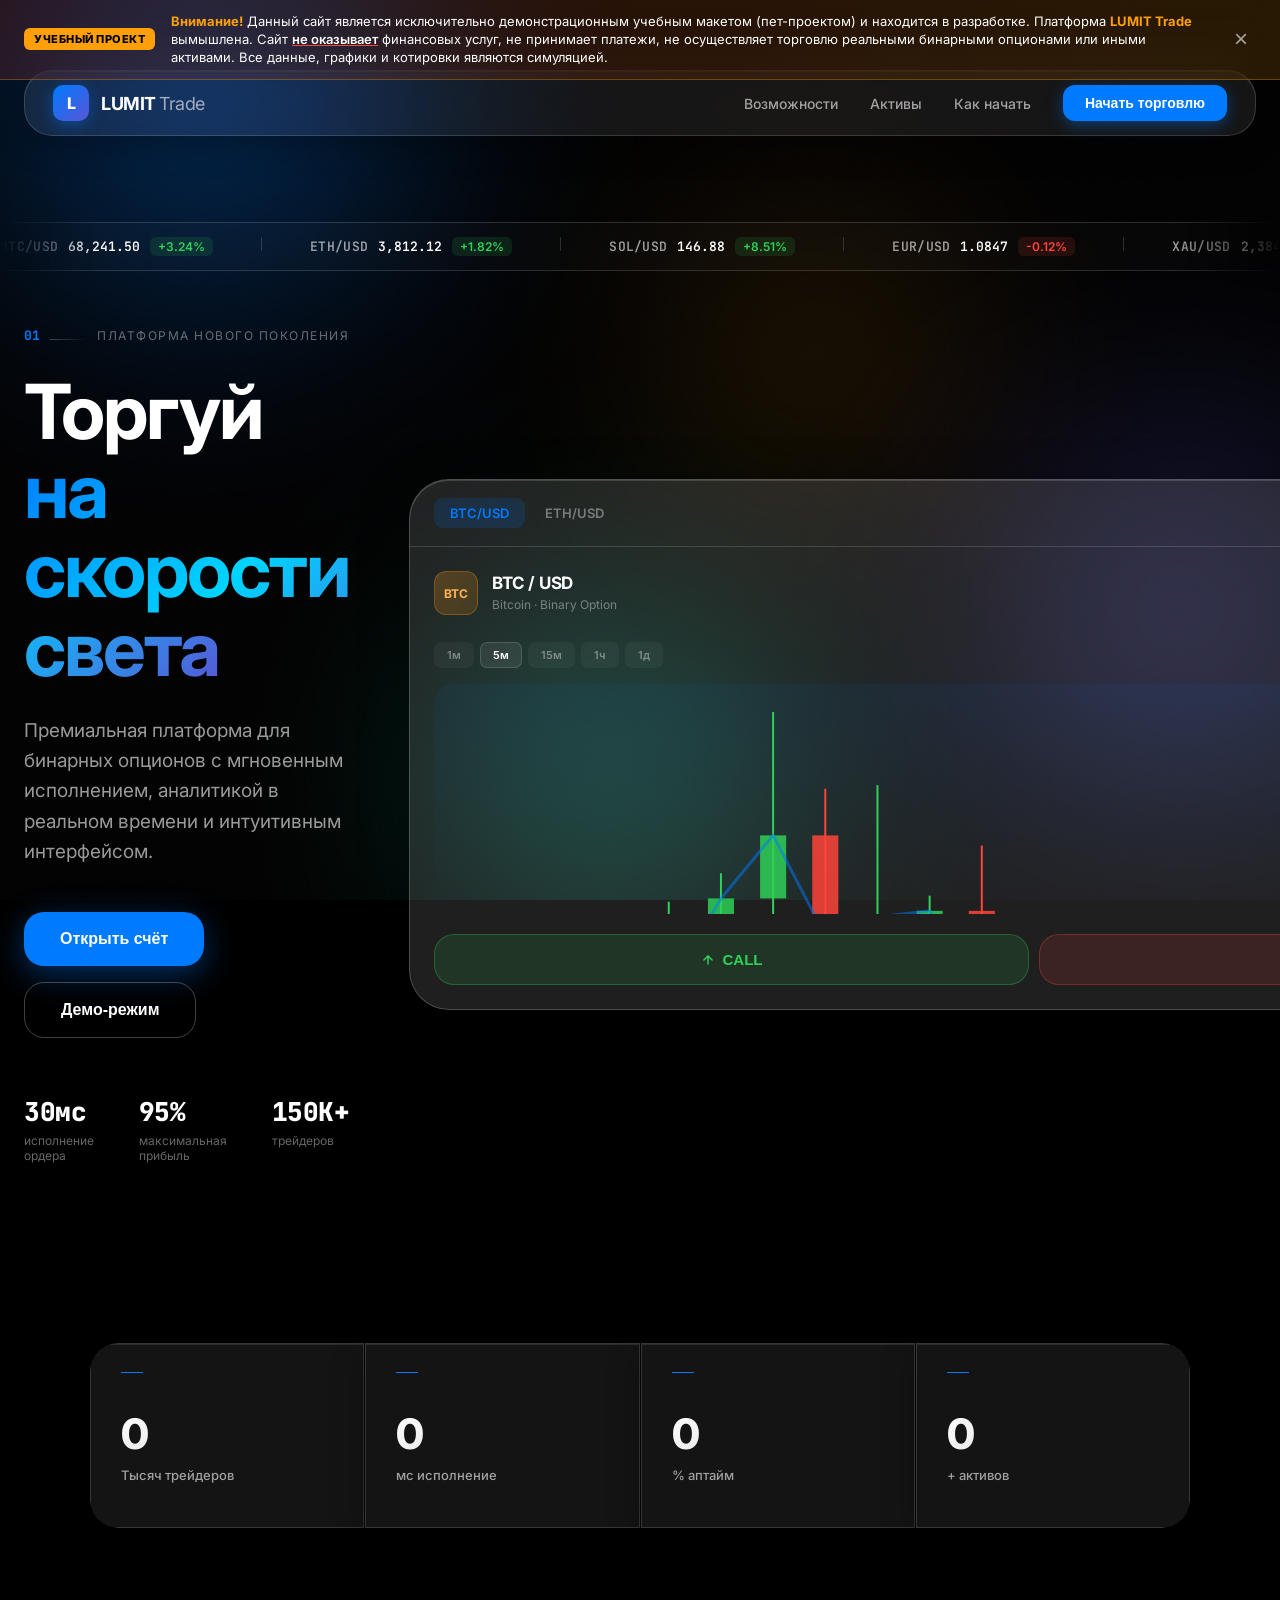
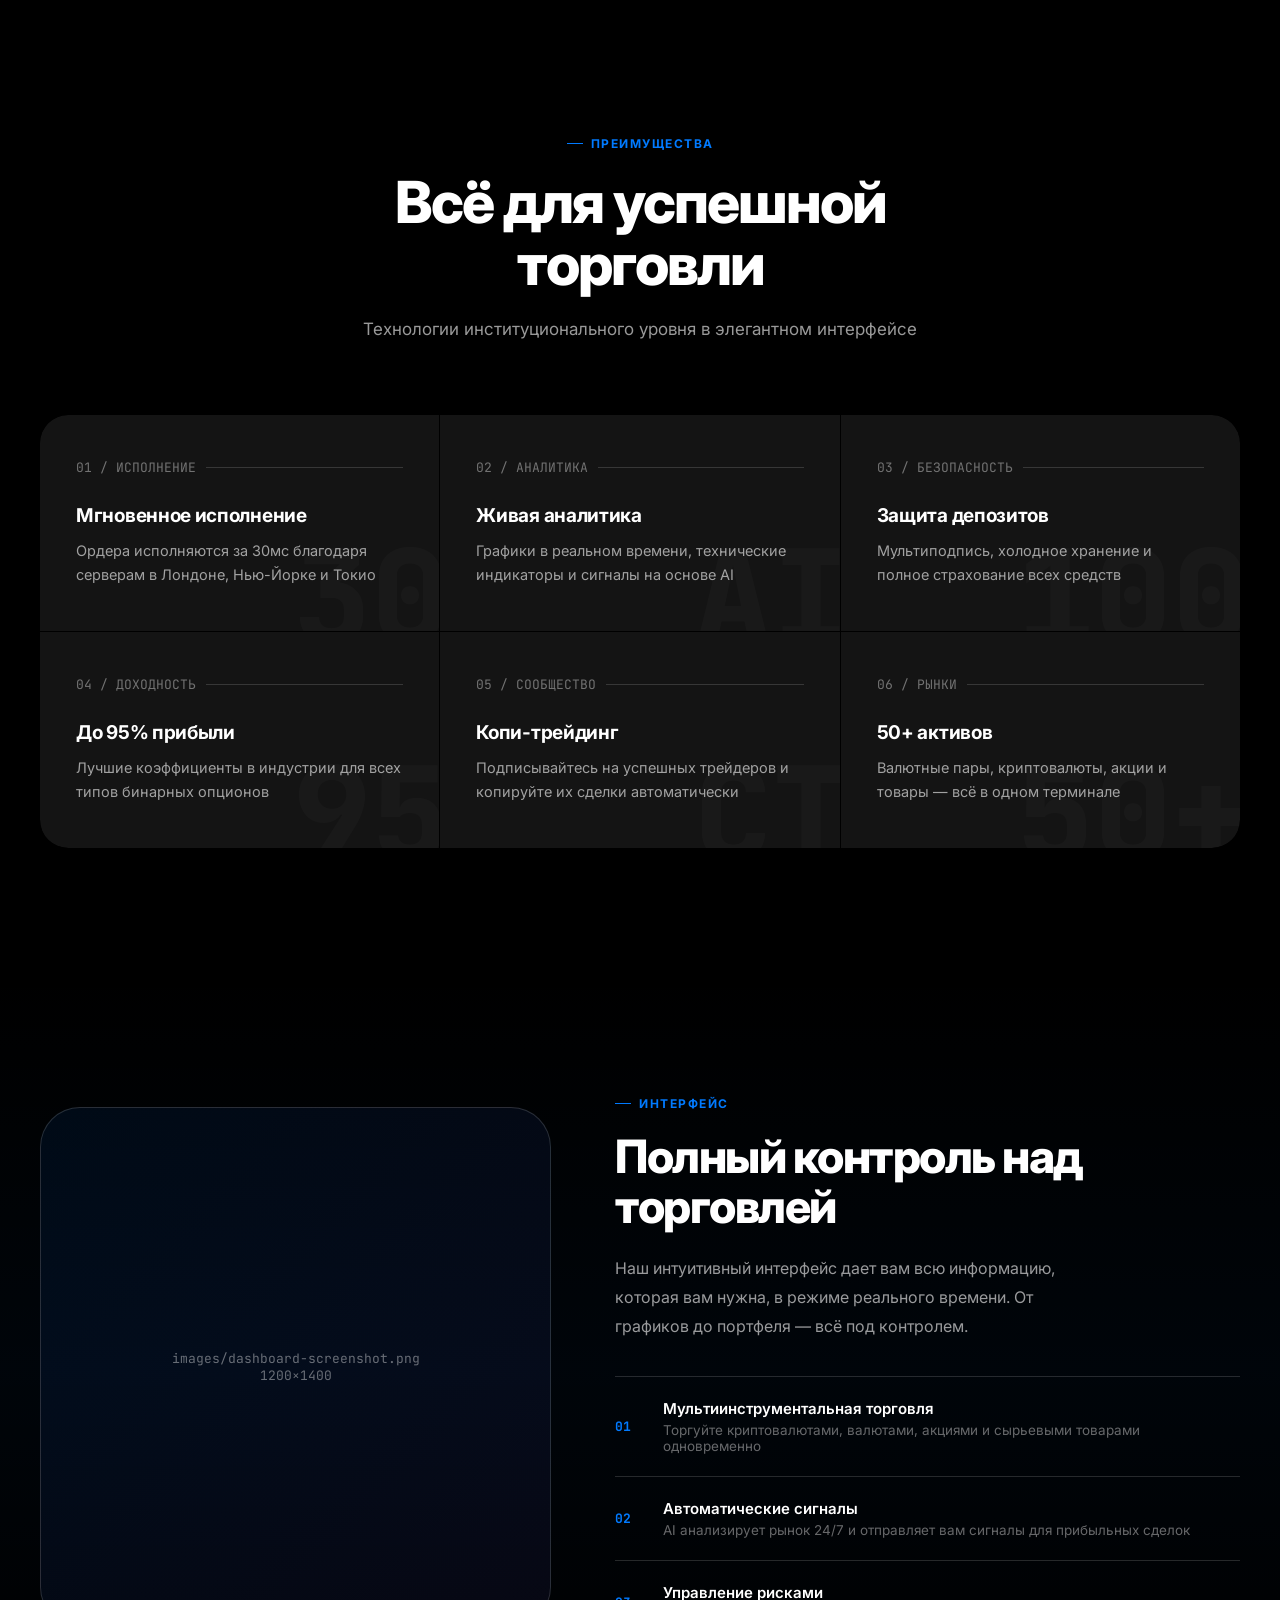
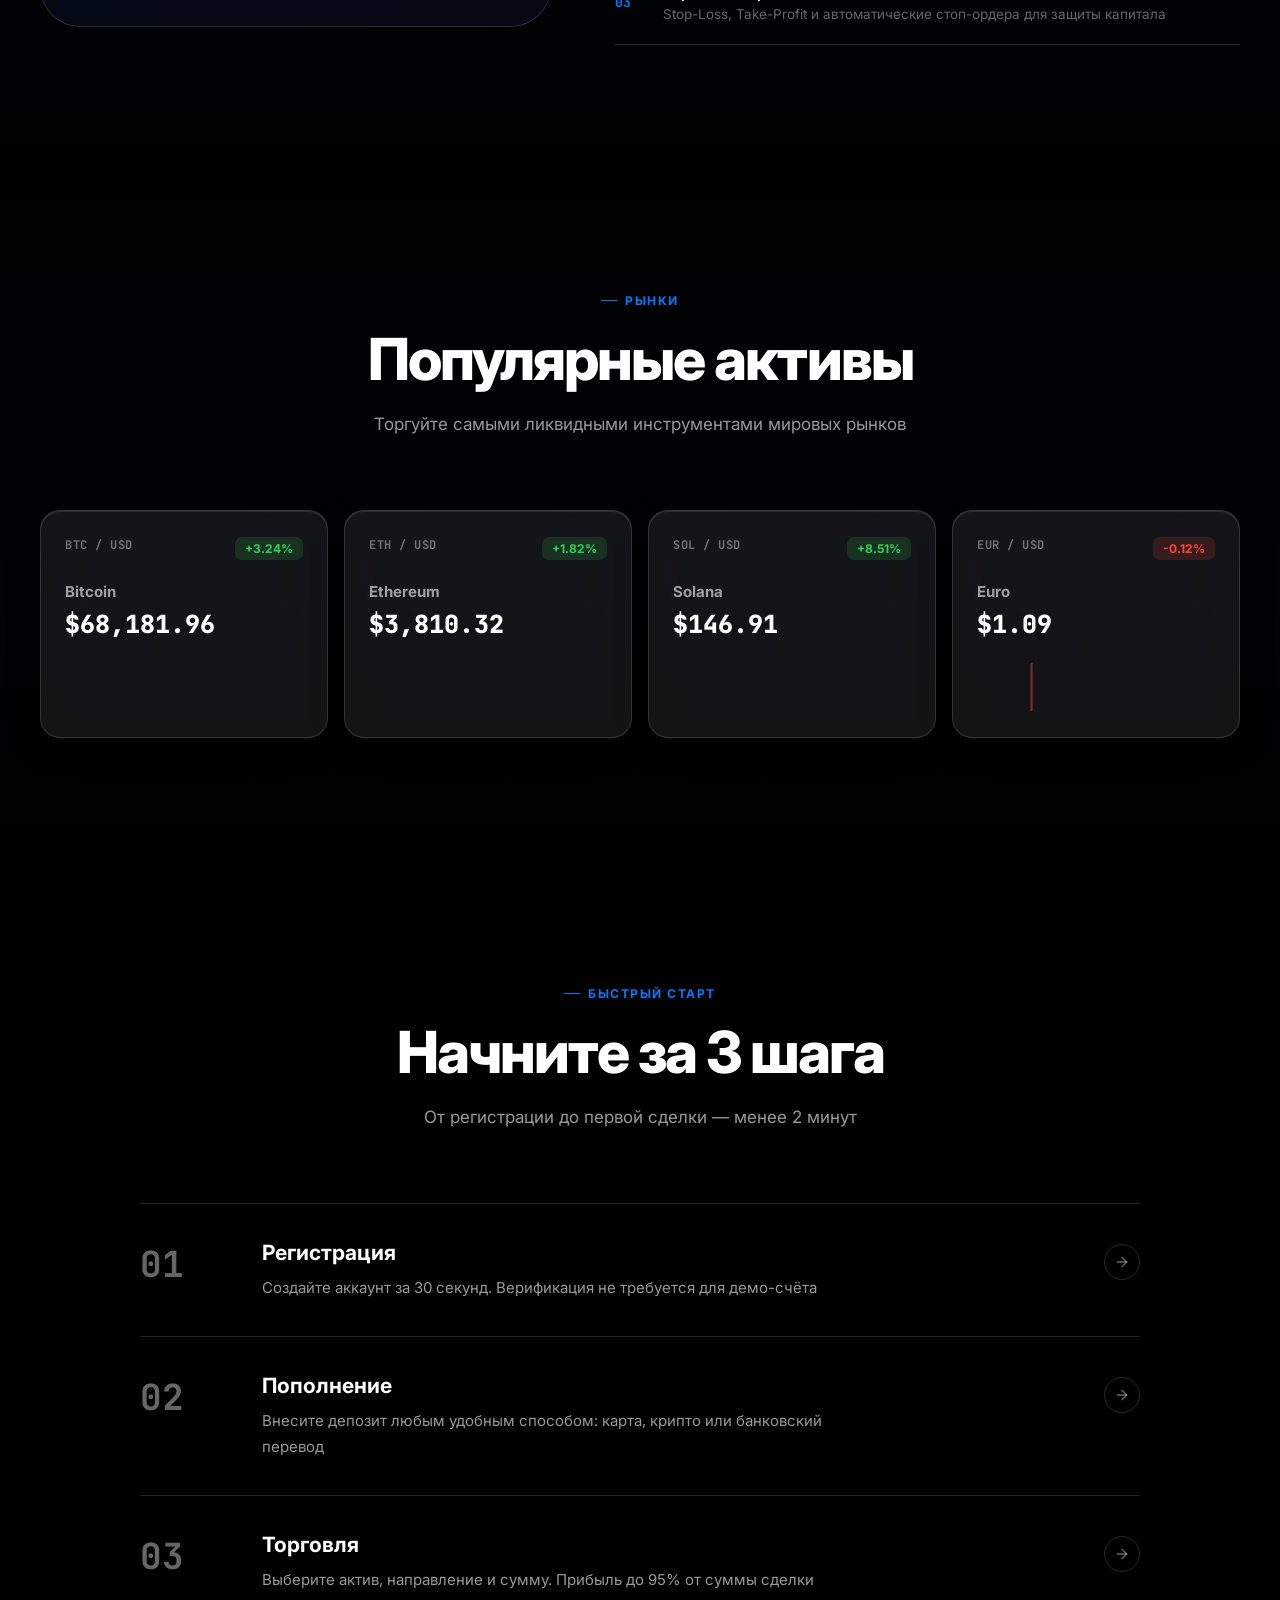
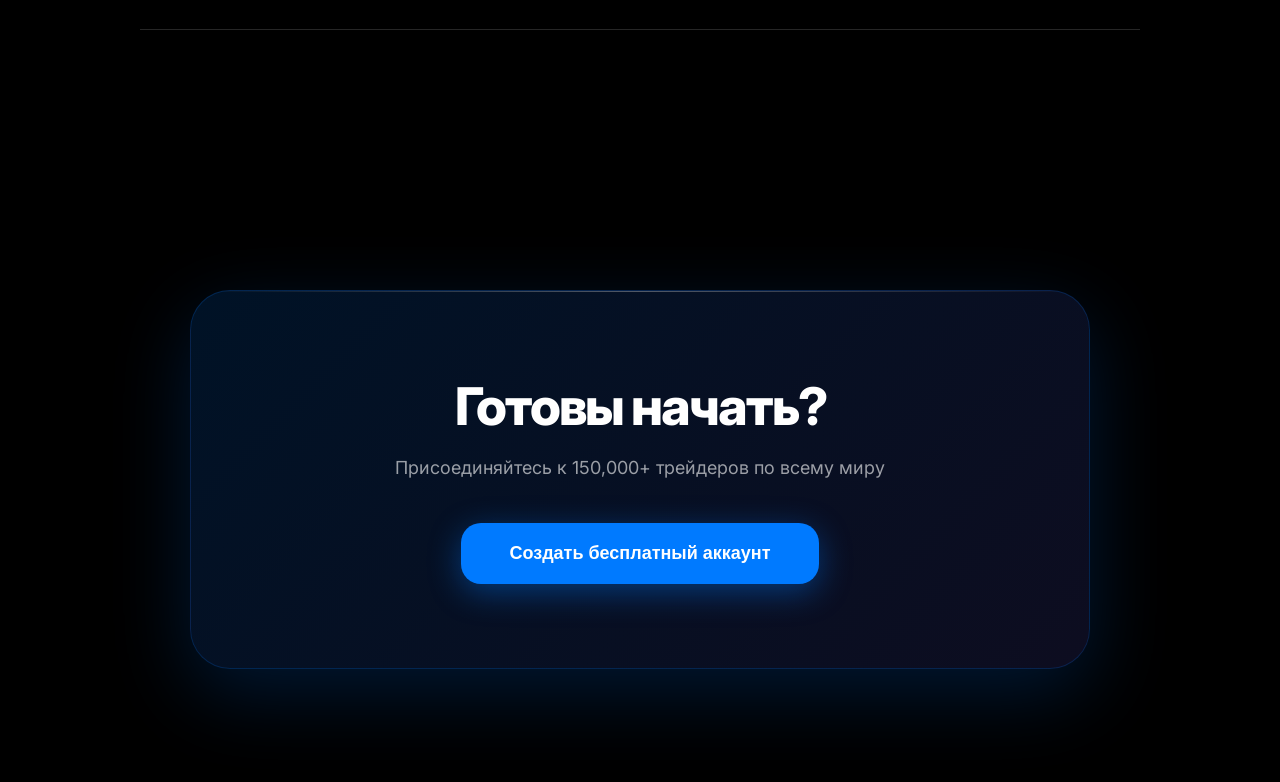
==== index.html @ 0e6d9456 "изменил переход по кнопке для листинга" ====
<!DOCTYPE html>
<html lang="ru">
<head>
<meta charset="UTF-8">
<meta name="viewport" content="width=device-width, initial-scale=1.0">
<title>LUMIT Trade — Binary Options Platform</title>
<link href="https://fonts.googleapis.com/css2?family=Inter:wght@300;400;500;600;700;800;900&family=JetBrains+Mono:wght@400;500;600;700&display=swap" rel="stylesheet">
    <style>
      :root {
  --glass-bg: rgba(255, 255, 255, 0.08);
  --glass-bg-hover: rgba(255, 255, 255, 0.12);
  --glass-border: rgba(255, 255, 255, 0.15);
  --glass-border-light: rgba(255, 255, 255, 0.25);
  --glass-shadow: rgba(0, 0, 0, 0.3);
  --accent: #007AFF;
  --accent-glow: rgba(0, 122, 255, 0.4);
  --accent-secondary: #5856D6;
  --green: #30D158;
  --red: #FF453A;
  --orange: #FF9F0A;
  --text-primary: #ffffff;
  --text-secondary: rgba(255, 255, 255, 0.6);
  --text-tertiary: rgba(255, 255, 255, 0.4);
  --bg-deep: #000000;
  --radius-sm: 12px;
  --radius-md: 20px;
  --radius-lg: 28px;
  --radius-xl: 40px;
  --banner-height: 54px;
}

body.has-no-banner { --banner-height: 0px; }

*, *::before, *::after { margin: 0; padding: 0; box-sizing: border-box; }
html { scroll-behavior: smooth; }

body {
  font-family: 'Inter', -apple-system, BlinkMacSystemFont, sans-serif;
  background: var(--bg-deep);
  color: var(--text-primary);
  overflow-x: hidden;
  -webkit-font-smoothing: antialiased;
  -moz-osx-font-smoothing: grayscale;
}

.mono { font-family: 'JetBrains Mono', monospace; }

/* --- AMBIENT BACKGROUND --- */
.ambient-bg { position: fixed; inset: 0; z-index: -1; overflow: hidden; }
.ambient-orb { position: absolute; border-radius: 50%; filter: blur(120px); opacity: 0.5; animation: float 20s ease-in-out infinite; }
.ambient-orb:nth-child(1) { width: 600px; height: 600px; background: radial-gradient(circle, var(--accent) 0%, transparent 70%); top: -200px; left: -100px; animation-delay: 0s; }
.ambient-orb:nth-child(2) { width: 500px; height: 500px; background: radial-gradient(circle, var(--accent-secondary) 0%, transparent 70%); top: 40%; right: -150px; animation-delay: -7s; }
.ambient-orb:nth-child(3) { width: 450px; height: 450px; background: radial-gradient(circle, #00d4aa 0%, transparent 70%); bottom: -100px; left: 30%; animation-delay: -14s; }
.ambient-orb:nth-child(4) { width: 350px; height: 350px; background: radial-gradient(circle, var(--orange) 0%, transparent 70%); top: 20%; left: 50%; animation-delay: -3s; opacity: 0.3; }

@keyframes float {
  0%, 100% { transform: translate(0, 0) scale(1); }
  25% { transform: translate(50px, -30px) scale(1.05); }
  50% { transform: translate(-30px, 50px) scale(0.95); }
  75% { transform: translate(40px, 20px) scale(1.02); }
}

.noise-overlay {
  position: fixed; inset: 0; z-index: 0; opacity: 0.03; pointer-events: none;
  background-image: url("data:image/svg+xml,%3Csvg viewBox='0 0 256 256' xmlns='http://www.w3.org/2000/svg'%3E%3Cfilter id='noise'%3E%3CfeTurbulence type='fractalNoise' baseFrequency='0.9' numOctaves='4' stitchTiles='stitch'/%3E%3C/filter%3E%3Crect width='100%25' height='100%25' filter='url(%23noise)'/%3E%3C/svg%3E");
  background-repeat: repeat; background-size: 256px 256px;
}

/* --- GLASS UTILITIES --- */
.glass {
  background: var(--glass-bg);
  backdrop-filter: blur(40px) saturate(180%);
  -webkit-backdrop-filter: blur(40px) saturate(180%);
  border: 1px solid var(--glass-border);
  box-shadow: 0 8px 32px var(--glass-shadow), inset 0 1px 0 rgba(255, 255, 255, 0.1);
}

.glass-strong {
  background: rgba(255, 255, 255, 0.12);
  backdrop-filter: blur(60px) saturate(200%);
  -webkit-backdrop-filter: blur(60px) saturate(200%);
  border: 1px solid rgba(255, 255, 255, 0.2);
  box-shadow: 0 12px 48px rgba(0, 0, 0, 0.4), inset 0 1px 0 rgba(255, 255, 255, 0.15);
}

/* --- HEADER --- */
header {
  position: fixed;
  top: calc(var(--banner-height) + 16px);
  left: 50%;
  transform: translateX(-50%);
  width: calc(100% - 48px);
  max-width: 1400px;
  padding: 14px 28px;
  display: flex;
  justify-content: space-between;
  align-items: center;
  z-index: 1000;
  border-radius: var(--radius-lg);
  transition: top 0.3s ease, width 0.4s cubic-bezier(0.4, 0, 0.2, 1), background 0.4s;
}

header.scrolled { top: calc(var(--banner-height) + 8px); width: calc(100% - 32px); background: rgba(20, 20, 20, 0.7); }

.logo { display: flex; align-items: center; gap: 12px; text-decoration: none; color: var(--text-primary); }
.logo-icon {
  width: 36px; height: 36px;
  background: linear-gradient(135deg, var(--accent), var(--accent-secondary));
  border-radius: 10px;
  display: flex; align-items: center; justify-content: center;
  font-weight: 800; font-size: 16px;
  box-shadow: 0 4px 16px var(--accent-glow);
}
.logo-text { font-weight: 700; font-size: 18px; letter-spacing: -0.5px; }
.logo-text span { color: var(--text-secondary); font-weight: 400; }

nav { display: flex; gap: 32px; align-items: center; }
nav a { color: var(--text-secondary); text-decoration: none; font-size: 14px; font-weight: 500; transition: color 0.3s; }
nav a:hover { color: var(--text-primary); }

.btn-header {
  padding: 10px 22px; background: var(--accent); color: white; border: none;
  border-radius: var(--radius-sm); font-weight: 600; font-size: 14px; cursor: pointer;
  transition: all 0.3s; box-shadow: 0 4px 16px var(--accent-glow);
}
.btn-header:hover { transform: scale(1.05); box-shadow: 0 6px 24px var(--accent-glow); }

/* --- TICKER MARQUEE --- */
.ticker-strip {
  position: relative;
  width: 100%;
  overflow: hidden;
  padding: 14px 0;
  margin-top: calc(var(--banner-height) + 88px);
  border-bottom: 1px solid var(--glass-border);
  border-top: 1px solid var(--glass-border);
  background: rgba(255, 255, 255, 0.02);
  mask-image: linear-gradient(90deg, transparent, black 8%, black 92%, transparent);
  -webkit-mask-image: linear-gradient(90deg, transparent, black 8%, black 92%, transparent);
}

.ticker-track {
  display: flex;
  gap: 48px;
  width: max-content;
  animation: ticker-scroll 38s linear infinite;
}

@keyframes ticker-scroll {
  from { transform: translateX(0); }
  to { transform: translateX(-50%); }
}

.ticker-item {
  display: flex;
  align-items: center;
  gap: 10px;
  font-size: 13px;
  white-space: nowrap;
}

.ticker-item .t-name { color: var(--text-secondary); font-weight: 600; letter-spacing: 0.3px; }
.ticker-item .t-price { font-weight: 600; }
.ticker-item .t-change { font-weight: 600; font-size: 12px; padding: 2px 8px; border-radius: 6px; }
.ticker-item .t-change.up { color: var(--green); background: rgba(48, 209, 88, 0.12); }
.ticker-item .t-change.down { color: var(--red); background: rgba(255, 69, 58, 0.12); }
.ticker-divider { width: 1px; height: 14px; background: var(--glass-border); }

/* --- HERO --- */
.hero {
  min-height: 92vh;
  display: grid;
  grid-template-columns: 1.05fr 0.95fr;
  align-items: center;
  gap: 60px;
  padding: 90px 24px 100px;
  max-width: 1400px;
  margin: 0 auto;
  position: relative;
}

.hero-copy { text-align: left; }

.hero-index {
  display: flex;
  align-items: baseline;
  gap: 10px;
  margin-bottom: 28px;
  animation: fadeInUp 0.8s ease-out;
}

.hero-index .idx-num { font-size: 13px; color: var(--accent); font-weight: 700; }
.hero-index .idx-line { flex: 1; height: 1px; background: linear-gradient(90deg, var(--glass-border-light), transparent); max-width: 120px; }
.hero-index .idx-label { font-size: 12px; color: var(--text-tertiary); text-transform: uppercase; letter-spacing: 1.5px; }

.hero h1 {
  font-size: clamp(40px, 6vw, 76px);
  font-weight: 700;
  line-height: 1.04;
  letter-spacing: -2px;
  margin-bottom: 28px;
  animation: fadeInUp 0.8s ease-out 0.1s both;
}

.hero h1 .gradient-text {
  background: linear-gradient(135deg, var(--accent) 0%, #00d4ff 50%, var(--accent-secondary) 100%);
  -webkit-background-clip: text; -webkit-text-fill-color: transparent; background-clip: text;
}

.hero p {
  color: var(--text-secondary);
  font-size: clamp(16px, 2vw, 19px);
  max-width: 480px;
  margin: 0 0 44px;
  line-height: 1.6;
  animation: fadeInUp 0.8s ease-out 0.2s both;
}

.hero-buttons { display: flex; gap: 16px; flex-wrap: wrap; animation: fadeInUp 0.8s ease-out 0.3s both; margin-bottom: 56px; }

.btn-primary {
  padding: 18px 36px; background: var(--accent); color: white; border: none;
  border-radius: var(--radius-md); font-weight: 600; font-size: 16px; cursor: pointer;
  transition: all 0.3s cubic-bezier(0.4, 0, 0.2, 1); box-shadow: 0 8px 32px var(--accent-glow);
}
.btn-primary:hover { transform: translateY(-2px) scale(1.02); box-shadow: 0 12px 40px var(--accent-glow); }

.btn-secondary {
  padding: 18px 36px; background: transparent; color: var(--text-primary);
  border: 1px solid var(--glass-border-light); border-radius: var(--radius-md);
  font-weight: 600; font-size: 16px; cursor: pointer; transition: all 0.3s;
}
.btn-secondary:hover { background: var(--glass-bg); border-color: rgba(255, 255, 255, 0.3); }

.hero-microstats {
  display: flex;
  gap: 40px;
  animation: fadeInUp 0.8s ease-out 0.4s both;
}

.micro-stat .micro-value {
  font-size: 26px;
  font-weight: 800;
  letter-spacing: -0.5px;
}
.micro-stat .micro-label {
  font-size: 12px;
  color: var(--text-tertiary);
  margin-top: 4px;
}

@keyframes fadeInUp { from { opacity: 0; transform: translateY(30px); } to { opacity: 1; transform: translateY(0); } }

/* --- HERO VISUAL : TERMINAL CARD --- */
.hero-visual { animation: fadeInUp 1s ease-out 0.5s both; }

.terminal-card {
  border-radius: var(--radius-xl);
  padding: 0;
  position: relative;
  overflow: hidden;
}

.terminal-topbar {
  display: flex;
  align-items: center;
  justify-content: space-between;
  padding: 18px 24px;
  border-bottom: 1px solid var(--glass-border);
}

.terminal-tabs { display: flex; gap: 4px; }
.terminal-tab {
  padding: 7px 16px;
  font-size: 13px;
  font-weight: 600;
  border-radius: 9px;
  color: var(--text-tertiary);
  cursor: pointer;
}
.terminal-tab.active { background: rgba(0, 122, 255, 0.15); color: var(--accent); }

.terminal-dot-group { display: flex; gap: 6px; }
.t-dot { width: 8px; height: 8px; border-radius: 50%; background: var(--glass-border-light); }

.terminal-body { padding: 24px; }

.trading-header { display: flex; justify-content: space-between; align-items: flex-start; margin-bottom: 20px; }

.trading-pair { display: flex; align-items: center; gap: 14px; }
.pair-icon {
  width: 44px; height: 44px;
  background: linear-gradient(135deg, rgba(247, 147, 26, 0.25), rgba(255, 149, 0, 0.15));
  border: 1px solid rgba(247, 147, 26, 0.3);
  border-radius: 12px;
  display: flex; align-items: center; justify-content: center;
  font-weight: 700; font-size: 12px; letter-spacing: -0.3px; color: #ffb454;
}
.pair-info h3 { font-size: 17px; font-weight: 700; letter-spacing: -0.2px; }
.pair-info span { font-size: 12px; color: var(--text-tertiary); }

.trading-price { text-align: right; }
.trading-price .price { font-size: 26px; font-weight: 800; font-variant-numeric: tabular-nums; }
.trading-price .change { font-size: 13px; color: var(--green); font-weight: 600; display: flex; align-items: center; justify-content: flex-end; gap: 4px; }

.timeframe-row {
  display: flex;
  gap: 6px;
  margin-bottom: 16px;
}
.tf-pill {
  padding: 5px 12px;
  font-size: 11px;
  font-weight: 600;
  border-radius: 7px;
  color: var(--text-tertiary);
  background: rgba(255,255,255,0.04);
  border: 1px solid transparent;
}
.tf-pill.active { color: var(--text-primary); background: rgba(255,255,255,0.08); border-color: var(--glass-border); }

.chart-placeholder {
  height: 230px;
  border-radius: var(--radius-md);
  position: relative;
  overflow: hidden;
  margin-bottom: 20px;
  background: linear-gradient(180deg, rgba(0, 122, 255, 0.06) 0%, transparent 100%);
}

.trading-actions { display: grid; grid-template-columns: 1fr 1fr; gap: 10px; }

.btn-trade {
  padding: 16px; border-radius: var(--radius-md); font-weight: 700; font-size: 15px;
  cursor: pointer; transition: all 0.25s; display: flex; align-items: center; justify-content: center; gap: 8px;
}

.btn-call { background: rgba(48, 209, 88, 0.12); border: 1px solid rgba(48, 209, 88, 0.3); color: var(--green); }
.btn-call:hover { background: var(--green); color: #04210d; box-shadow: 0 0 28px rgba(48, 209, 88, 0.45); transform: translateY(-2px); }

.btn-put { background: rgba(255, 69, 58, 0.12); border: 1px solid rgba(255, 69, 58, 0.3); color: var(--red); }
.btn-put:hover { background: var(--red); color: #2a0604; box-shadow: 0 0 28px rgba(255, 69, 58, 0.45); transform: translateY(-2px); }

/* --- STATS BAR --- */
.stats-bar { padding: 80px 24px; display: flex; justify-content: center; }
.stats-container {
  display: grid; grid-template-columns: repeat(4, 1fr); gap: 1px;
  width: 100%; max-width: 1100px; border-radius: var(--radius-lg); overflow: hidden;
}
.stat-item {
  padding: 44px 30px; text-align: left; background: var(--glass-bg);
  backdrop-filter: blur(40px) saturate(180%); -webkit-backdrop-filter: blur(40px) saturate(180%);
  transition: background 0.3s; position: relative;
}
.stat-item::before {
  content: ''; position: absolute; top: 28px; left: 30px; width: 22px; height: 1px; background: var(--accent);
}
.stat-item:hover { background: var(--glass-bg-hover); }
.stat-value {
  font-size: 42px; font-weight: 800; letter-spacing: -1.5px; margin: 20px 0 8px;
  background: linear-gradient(135deg, #fff, rgba(255,255,255,0.7));
  -webkit-background-clip: text; -webkit-text-fill-color: transparent; background-clip: text;
}
.stat-label { font-size: 13px; color: var(--text-secondary); font-weight: 500; }

/* --- SECTIONS --- */
section { padding: 120px 24px; position: relative; z-index: 2; }

.section-header { margin-bottom: 72px; max-width: 640px; }
.section-header.centered { text-align: center; margin-left: auto; margin-right: auto; }

.section-label {
  display: inline-flex; align-items: center; gap: 8px;
  font-size: 12px; font-weight: 700; text-transform: uppercase; letter-spacing: 1.5px;
  color: var(--accent); margin-bottom: 20px;
}
.section-label::before { content: ''; width: 16px; height: 1px; background: var(--accent); }

.section-header h2 { font-size: clamp(34px, 5vw, 58px); font-weight: 800; letter-spacing: -2px; line-height: 1.08; }
.section-header p { color: var(--text-secondary); font-size: 17px; margin: 20px auto 0; line-height: 1.6; }

/* --- FEATURES GRID --- */
.features-grid { display: grid; grid-template-columns: repeat(3, 1fr); gap: 1px; max-width: 1200px; margin: 0 auto; border-radius: var(--radius-lg); overflow: hidden; }

.feature-card {
  padding: 44px 36px; transition: all 0.4s cubic-bezier(0.4, 0, 0.2, 1);
  position: relative; overflow: hidden; background: var(--glass-bg);
  backdrop-filter: blur(40px) saturate(180%); -webkit-backdrop-filter: blur(40px) saturate(180%);
}

.feature-card:hover { background: var(--glass-bg-hover); }

.feature-index {
  font-family: 'JetBrains Mono', monospace;
  font-size: 13px;
  color: var(--text-tertiary);
  margin-bottom: 28px;
  display: flex;
  align-items: center;
  gap: 10px;
}
.feature-index::after { content: ''; flex: 1; height: 1px; background: var(--glass-border); }

.feature-card h3 { font-size: 19px; font-weight: 700; margin-bottom: 12px; letter-spacing: -0.3px; }
.feature-card p { color: var(--text-secondary); font-size: 14.5px; line-height: 1.65; }

.feature-card .feature-glyph {
  position: absolute;
  bottom: -30px;
  right: -10px;
  font-size: 130px;
  font-weight: 800;
  font-family: 'JetBrains Mono', monospace;
  color: rgba(255,255,255,0.025);
  line-height: 1;
  pointer-events: none;
  transition: color 0.4s;
}
.feature-card:hover .feature-glyph { color: rgba(0, 122, 255, 0.06); }

/* --- SHOWCASE --- */
.showcase-section { background: linear-gradient(180deg, transparent 0%, rgba(0, 122, 255, 0.04) 50%, transparent 100%); }

.showcase-grid {
  display: grid; grid-template-columns: 0.9fr 1.1fr; gap: 64px;
  max-width: 1200px; margin: 0 auto; align-items: center;
}

.showcase-image {
  border-radius: var(--radius-xl); overflow: hidden; height: 520px;
  background: linear-gradient(135deg, rgba(0, 122, 255, 0.08), rgba(88, 86, 214, 0.08));
  border: 1px solid var(--glass-border);
  display: flex; align-items: center; justify-content: center;
  position: relative;
}
.showcase-image img { width: 100%; height: 100%; object-fit: cover; }
.showcase-image .img-fallback {
  color: var(--text-tertiary); font-size: 13px; font-family: 'JetBrains Mono', monospace;
  text-align: center; padding: 20px;
}

.showcase-content h2 { font-size: clamp(28px, 4vw, 46px); font-weight: 800; margin-bottom: 22px; letter-spacing: -1.5px; line-height: 1.1; }
.showcase-content > p { color: var(--text-secondary); font-size: 16px; line-height: 1.8; margin-bottom: 36px; max-width: 460px; }

.showcase-features { display: grid; gap: 0; border-top: 1px solid var(--glass-border); }
.showcase-feature {
  display: flex; align-items: center; gap: 20px;
  padding: 22px 0; border-bottom: 1px solid var(--glass-border);
}
.showcase-feature .sf-num {
  font-family: 'JetBrains Mono', monospace; font-size: 13px; color: var(--accent); font-weight: 700;
  width: 28px; flex-shrink: 0;
}
.showcase-feature h4 { font-size: 15px; font-weight: 600; margin-bottom: 4px; }
.showcase-feature p { font-size: 13.5px; color: var(--text-tertiary); margin: 0; }

/* --- ASSETS --- */
.assets-section { background: linear-gradient(180deg, transparent 0%, rgba(0, 122, 255, 0.02) 50%, transparent 100%); }
.assets-grid { display: grid; grid-template-columns: repeat(4, 1fr); gap: 16px; max-width: 1200px; margin: 0 auto; }

.asset-card {
  border-radius: var(--radius-md); padding: 26px 24px; transition: all 0.3s cubic-bezier(0.4, 0, 0.2, 1);
  cursor: pointer; position: relative; overflow: hidden;
}
.asset-card:hover { transform: translateY(-4px); background: var(--glass-bg-hover); box-shadow: 0 16px 40px rgba(0,0,0,0.35); }

.asset-header { display: flex; justify-content: space-between; align-items: flex-start; margin-bottom: 22px; }
.asset-ticker { font-family: 'JetBrains Mono', monospace; font-size: 12px; font-weight: 700; color: var(--text-tertiary); letter-spacing: 0.5px; }
.asset-change { padding: 4px 10px; border-radius: 7px; font-size: 12px; font-weight: 700; }
.asset-change.up { background: rgba(48, 209, 88, 0.15); color: var(--green); }
.asset-change.down { background: rgba(255, 69, 58, 0.15); color: var(--red); }

.asset-name { font-size: 15px; font-weight: 700; margin-bottom: 6px; color: var(--text-secondary); }
.asset-price { font-size: 25px; font-weight: 800; font-variant-numeric: tabular-nums; margin-bottom: 18px; }

.asset-chart { height: 52px; position: relative; overflow: hidden; }

/* --- HOW IT WORKS --- */
.steps-rail { max-width: 1000px; margin: 0 auto; }

.step-row {
  display: grid;
  grid-template-columns: 90px 1fr;
  gap: 32px;
  padding: 36px 0;
  border-top: 1px solid var(--glass-border);
  align-items: flex-start;
  position: relative;
}
.step-row:last-child { border-bottom: 1px solid var(--glass-border); }

.step-row .step-idx {
  font-family: 'JetBrains Mono', monospace;
  font-size: 36px;
  font-weight: 700;
  color: var(--text-tertiary);
  transition: color 0.3s;
}
.step-row:hover .step-idx { color: var(--accent); }

.step-row .step-text h3 { font-size: 21px; font-weight: 700; margin-bottom: 10px; }
.step-row .step-text p { color: var(--text-secondary); font-size: 15px; line-height: 1.7; max-width: 560px; }

.step-row .step-arrow {
  position: absolute;
  right: 0;
  top: 40px;
  width: 36px; height: 36px;
  border-radius: 50%;
  border: 1px solid var(--glass-border);
  display: flex; align-items: center; justify-content: center;
  color: var(--text-tertiary);
  transition: all 0.3s;
}
.step-row:hover .step-arrow { border-color: var(--accent); color: var(--accent); transform: translateX(4px); }

/* --- CTA --- */
.cta-section { padding: 140px 24px; }
.cta-card {
  max-width: 900px; margin: 0 auto; border-radius: var(--radius-xl);
  padding: 84px 60px; text-align: center; position: relative; overflow: hidden;
  background: linear-gradient(135deg, rgba(0, 122, 255, 0.15), rgba(88, 86, 214, 0.15));
  backdrop-filter: blur(60px) saturate(200%); -webkit-backdrop-filter: blur(60px) saturate(200%);
  border: 1px solid rgba(0, 122, 255, 0.2); box-shadow: 0 24px 80px rgba(0, 122, 255, 0.2);
}
.cta-card::before { content: ''; position: absolute; top: 0; left: 0; right: 0; height: 1px; background: linear-gradient(90deg, transparent, rgba(255,255,255,0.3), transparent); }
.cta-card h2 { font-size: clamp(32px, 5vw, 52px); font-weight: 800; letter-spacing: -2px; margin-bottom: 16px; }
.cta-card p { color: var(--text-secondary); font-size: 18px; margin-bottom: 40px; max-width: 500px; margin-left: auto; margin-right: auto; line-height: 1.6; }
.cta-card .btn-primary { font-size: 18px; padding: 20px 48px; }

/* --- MODAL --- */
.modal-overlay {
  position: fixed; inset: 0; z-index: 2000; background: rgba(0, 0, 0, 0.6);
  backdrop-filter: blur(20px); -webkit-backdrop-filter: blur(20px);
  display: flex; align-items: center; justify-content: center;
  opacity: 0; visibility: hidden; transition: all 0.4s cubic-bezier(0.4, 0, 0.2, 1);
}
.modal-overlay.active { opacity: 1; visibility: visible; }
.modal {
  width: 100%; max-width: 440px; border-radius: var(--radius-xl); padding: 48px 40px; margin: 24px;
  position: relative; transform: translateY(20px) scale(0.95); transition: transform 0.4s cubic-bezier(0.4, 0, 0.2, 1);
}
.modal-overlay.active .modal { transform: translateY(0) scale(1); }
.modal-close {
  position: absolute; top: 20px; right: 20px; width: 36px; height: 36px; border-radius: 50%;
  background: rgba(255, 255, 255, 0.1); border: none; color: var(--text-secondary); font-size: 22px;
  cursor: pointer; display: flex; align-items: center; justify-content: center; transition: all 0.3s;
}
.modal-close:hover { background: rgba(255, 255, 255, 0.2); color: var(--text-primary); }
.modal-header { text-align: center; margin-bottom: 36px; }
.modal-header h2 { font-size: 28px; font-weight: 800; letter-spacing: -0.5px; margin-bottom: 8px; }
.modal-header p { color: var(--text-secondary); font-size: 15px; }
.form-group { margin-bottom: 20px; }
.form-group label { display: block; font-size: 13px; font-weight: 600; color: var(--text-secondary); margin-bottom: 8px; }
.form-group input {
  width: 100%; padding: 14px 16px; background: rgba(0, 0, 0, 0.4); border: 1px solid var(--glass-border);
  border-radius: var(--radius-sm); color: var(--text-primary); font-size: 15px; font-family: inherit;
  transition: all 0.3s; outline: none;
}
.form-group input:focus { border-color: var(--accent); box-shadow: 0 0 0 1px var(--accent); }
.form-group input::placeholder { color: var(--text-tertiary); }
.modal-btn { width: 100%; margin-top: 8px; font-size: 16px; }
.modal-footer { text-align: center; margin-top: 24px; font-size: 14px; color: var(--text-secondary); }
.modal-footer a { color: var(--accent); text-decoration: none; font-weight: 600; }
.modal-footer a:hover { text-decoration: underline; }

/* --- FOOTER --- */
footer { padding: 60px 24px 40px; border-top: 1px solid var(--glass-border); }
.footer-content { max-width: 1200px; margin: 0 auto; display: flex; justify-content: space-between; align-items: center; }
.footer-links { display: flex; gap: 32px; }
.footer-links a { color: var(--text-secondary); text-decoration: none; font-size: 14px; transition: color 0.3s; }
.footer-links a:hover { color: var(--text-primary); }
.footer-copy { color: var(--text-tertiary); font-size: 13px; }

/* --- REVEAL --- */
.reveal { opacity: 0; transform: translateY(40px); transition: all 0.8s cubic-bezier(0.4, 0, 0.2, 1); }
.reveal.visible { opacity: 1; transform: translateY(0); }

/* --- RESPONSIVE --- */
@media (max-width: 1024px) {
  .hero { grid-template-columns: 1fr; text-align: left; }
  .features-grid { grid-template-columns: repeat(2, 1fr); }
  .assets-grid { grid-template-columns: repeat(2, 1fr); }
  .stats-container { grid-template-columns: repeat(2, 1fr); }
  .showcase-grid { grid-template-columns: 1fr; }
}

@media (max-width: 768px) {
  header { width: calc(100% - 24px); padding: 12px 20px; }
  nav { display: none; }
  .ticker-strip { margin-top: calc(var(--banner-height) + 76px); }
  .hero { padding: 60px 20px 70px; gap: 48px; }
  .hero h1 { letter-spacing: -1px; }
  .hero-microstats { gap: 28px; flex-wrap: wrap; }
  .features-grid { grid-template-columns: 1fr; }
  .assets-grid { grid-template-columns: 1fr; }
  .stats-container { grid-template-columns: 1fr; }
  .cta-card { padding: 48px 24px; }
  .footer-content { flex-direction: column; gap: 24px; text-align: center; }
  .trading-header { flex-direction: column; align-items: flex-start; gap: 16px; }
  .trading-price { text-align: left; }
  .modal { padding: 36px 24px; margin: 16px; }
  .modal-header h2 { font-size: 24px; }
  .showcase-image { height: 360px; }
  .step-row { grid-template-columns: 50px 1fr; }
  .step-row .step-idx { font-size: 26px; }
  .step-row .step-arrow { display: none; }
  section { padding: 90px 20px; }
}

/* --- DISCLAIMER BANNER --- */
.rkn-disclaimer-banner {
  position: sticky; top: 0; width: 100%;
  background: linear-gradient(90deg, rgba(255, 69, 58, 0.15) 0%, rgba(255, 159, 10, 0.15) 100%);
  backdrop-filter: blur(20px); -webkit-backdrop-filter: blur(20px);
  border-bottom: 1px solid rgba(255, 159, 10, 0.3);
  padding: 12px 24px; z-index: 9999; min-height: var(--banner-height);
}
.rkn-disclaimer-content { max-width: 1400px; margin: 0 auto; display: flex; align-items: center; justify-content: space-between; gap: 16px; }
.rkn-badge { background: var(--orange); color: #000000; font-size: 11px; font-weight: 800; padding: 4px 10px; border-radius: 6px; letter-spacing: 0.5px; white-space: nowrap; }
.rkn-text { color: var(--text-primary); font-size: 13px; line-height: 1.4; font-weight: 400; flex-grow: 1; }
.rkn-text strong { color: var(--orange); }
.rkn-text u { text-decoration-color: var(--red); font-weight: 600; }
.rkn-close-btn { background: transparent; border: none; color: var(--text-secondary); font-size: 24px; cursor: pointer; padding: 0 8px; transition: color 0.2s; display: flex; align-items: center; }
.rkn-close-btn:hover { color: var(--text-primary); }

@media (max-width: 768px) {
  :root { --banner-height: 110px; }
  .rkn-disclaimer-content { flex-direction: column; align-items: flex-start; gap: 8px; }
  .rkn-close-btn { position: absolute; right: 12px; top: 12px; }
}
    </style>
</head>
<body>
<div class="rkn-disclaimer-banner">
  <div class="rkn-disclaimer-content">
    <div class="rkn-badge">УЧЕБНЫЙ ПРОЕКТ</div>
    <p class="rkn-text">
      <strong>Внимание!</strong> Данный сайт является исключительно демонстрационным учебным макетом (пет-проектом) и находится в разработке.
      Платформа <strong>LUMIT Trade</strong> вымышлена. Сайт <u>не оказывает</u> финансовых услуг, не принимает платежи,
      не осуществляет торговлю реальными бинарными опционами или иными активами. Все данные, графики и котировки являются симуляцией.
    </p>
    <button class="rkn-close-btn" onclick="this.parentElement.parentElement.style.display='none'; document.body.classList.add('has-no-banner');">&times;</button>
  </div>
</div>

<div class="ambient-bg">
  <div class="ambient-orb"></div>
  <div class="ambient-orb"></div>
  <div class="ambient-orb"></div>
  <div class="ambient-orb"></div>
</div>
<div class="noise-overlay"></div>

<header class="glass" id="header">
  <a href="#" class="logo">
    <div class="logo-icon">L</div>
    <div class="logo-text">LUMIT <span>Trade</span></div>
  </a>
  <nav>
    <a href="#features">Возможности</a>
    <a href="#assets">Активы</a>
    <a href="#how">Как начать</a>
    <button class="btn-header" onclick="openModal()">Начать торговлю</button>
  </nav>
</header>

<!-- TICKER MARQUEE -->
<div class="ticker-strip">
  <div class="ticker-track" id="ticker-track"></div>
</div>

<section class="hero" style="padding-top: 56px;">
  <div class="hero-copy">
    <div class="hero-index">
      <span class="idx-num mono">01</span>
      <span class="idx-line"></span>
      <span class="idx-label">Платформа нового поколения</span>
    </div>
    <h1>
      Торгуй<br>
      <span class="gradient-text">на скорости света</span>
    </h1>
    <p>Премиальная платформа для бинарных опционов с мгновенным исполнением, аналитикой в реальном времени и интуитивным интерфейсом.</p>
    <div class="hero-buttons">
      <button class="btn-primary" onclick="openModal()">Открыть счёт</button>
      <!-- <button class="btn-secondary" onclick="window.location.href='http://localhost:3030/terminal'">Демо-режим</button> -->
      <button class="btn-secondary" onclick="window.location.href='terminal.html'">Демо-режим</button>
    </div>
    <div class="hero-microstats">
      <div class="micro-stat">
        <div class="micro-value mono">30мс</div>
        <div class="micro-label">исполнение ордера</div>
      </div>
      <div class="micro-stat">
        <div class="micro-value mono">95%</div>
        <div class="micro-label">максимальная прибыль</div>
      </div>
      <div class="micro-stat">
        <div class="micro-value mono">150K+</div>
        <div class="micro-label">трейдеров</div>
      </div>
    </div>
  </div>

  <div class="hero-visual">
    <div class="terminal-card glass-strong">
      <div class="terminal-topbar">
        <div class="terminal-tabs">
          <div class="terminal-tab active">BTC/USD</div>
          <div class="terminal-tab">ETH/USD</div>
        </div>
        <div class="terminal-dot-group">
          <div class="t-dot"></div>
          <div class="t-dot"></div>
          <div class="t-dot"></div>
        </div>
      </div>
      <div class="terminal-body">
        <div class="trading-header">
          <div class="trading-pair">
            <div class="pair-icon">BTC</div>
            <div class="pair-info">
              <h3>BTC / USD</h3>
              <span>Bitcoin · Binary Option</span>
            </div>
          </div>
          <div class="trading-price">
            <div class="price mono" id="live-price">$68,241.50</div>
            <div class="change">+3.24% сегодня</div>
          </div>
        </div>
        <div class="timeframe-row">
          <div class="tf-pill">1м</div>
          <div class="tf-pill active">5м</div>
          <div class="tf-pill">15м</div>
          <div class="tf-pill">1ч</div>
          <div class="tf-pill">1д</div>
        </div>
        <div class="chart-placeholder">
          <canvas id="hero-chart"></canvas>
        </div>
        <div class="trading-actions">
          <button class="btn-trade btn-call">
            <svg width="14" height="14" viewBox="0 0 24 24" fill="none" stroke="currentColor" stroke-width="2.5" stroke-linecap="round" stroke-linejoin="round"><line x1="12" y1="19" x2="12" y2="5"/><polyline points="5 12 12 5 19 12"/></svg>
            CALL
          </button>
          <button class="btn-trade btn-put">
            <svg width="14" height="14" viewBox="0 0 24 24" fill="none" stroke="currentColor" stroke-width="2.5" stroke-linecap="round" stroke-linejoin="round"><line x1="12" y1="5" x2="12" y2="19"/><polyline points="19 12 12 19 5 12"/></svg>
            PUT
          </button>
        </div>
      </div>
    </div>
  </div>
</section>

<div class="modal-overlay" id="modal-overlay">
  <div class="modal glass-strong">
    <button class="modal-close" onclick="closeModal()">×</button>
    <div class="modal-header">
      <h2>Создать аккаунт</h2>
      <p>Начните торговать за 30 секунд</p>
    </div>
    <form onsubmit="handleRegister(event)">
      <div class="form-group">
        <label>Имя</label>
        <input type="text" placeholder="Ваше имя" required>
      </div>
      <div class="form-group">
        <label>Email</label>
        <input type="email" placeholder="name@email.com" required>
      </div>
      <div class="form-group">
        <label>Пароль</label>
        <input type="password" placeholder="Минимум 8 символов" required minlength="8">
      </div>
      <button type="submit" class="btn-primary modal-btn">Зарегистрироваться</button>
    </form>
    <div class="modal-footer">
      Уже есть аккаунт? <a href="#">Войти</a>
    </div>
  </div>
</div>

<div class="stats-bar">
  <div class="stats-container">
    <div class="stat-item glass">
      <div class="stat-value" data-count="150">0</div>
      <div class="stat-label">Тысяч трейдеров</div>
    </div>
    <div class="stat-item glass">
      <div class="stat-value" data-count="30">0</div>
      <div class="stat-label">мс исполнение</div>
    </div>
    <div class="stat-item glass">
      <div class="stat-value" data-count="98">0</div>
      <div class="stat-label">% аптайм</div>
    </div>
    <div class="stat-item glass">
      <div class="stat-value" data-count="50">0</div>
      <div class="stat-label">+ активов</div>
    </div>
  </div>
</div>

<section id="features">
  <div class="section-header centered reveal">
    <div class="section-label" style="justify-content: center;">Преимущества</div>
    <h2>Всё для успешной<br>торговли</h2>
    <p>Технологии институционального уровня в элегантном интерфейсе</p>
  </div>

  <div class="features-grid">
    <div class="feature-card reveal">
      <div class="feature-index">01 / ИСПОЛНЕНИЕ</div>
      <h3>Мгновенное исполнение</h3>
      <p>Ордера исполняются за 30мс благодаря серверам в Лондоне, Нью-Йорке и Токио</p>
      <div class="feature-glyph">30</div>
    </div>
    <div class="feature-card reveal">
      <div class="feature-index">02 / АНАЛИТИКА</div>
      <h3>Живая аналитика</h3>
      <p>Графики в реальном времени, технические индикаторы и сигналы на основе AI</p>
      <div class="feature-glyph">AI</div>
    </div>
    <div class="feature-card reveal">
      <div class="feature-index">03 / БЕЗОПАСНОСТЬ</div>
      <h3>Защита депозитов</h3>
      <p>Мультиподпись, холодное хранение и полное страхование всех средств</p>
      <div class="feature-glyph">100</div>
    </div>
    <div class="feature-card reveal">
      <div class="feature-index">04 / ДОХОДНОСТЬ</div>
      <h3>До 95% прибыли</h3>
      <p>Лучшие коэффициенты в индустрии для всех типов бинарных опционов</p>
      <div class="feature-glyph">95</div>
    </div>
    <div class="feature-card reveal">
      <div class="feature-index">05 / СООБЩЕСТВО</div>
      <h3>Копи-трейдинг</h3>
      <p>Подписывайтесь на успешных трейдеров и копируйте их сделки автоматически</p>
      <div class="feature-glyph">CT</div>
    </div>
    <div class="feature-card reveal">
      <div class="feature-index">06 / РЫНКИ</div>
      <h3>50+ активов</h3>
      <p>Валютные пары, криптовалюты, акции и товары — всё в одном терминале</p>
      <div class="feature-glyph">50+</div>
    </div>
  </div>
</section>

<!-- SHOWCASE: МЕСТО ДЛЯ КАРТИНКИ ИНТЕРФЕЙСА -->
<section class="showcase-section">
  <div class="showcase-grid">
    <div class="showcase-image reveal">
      <!--
        ПУТЬ ДЛЯ ИЗОБРАЖЕНИЯ:
        Положите файл сюда: images/dashboard-screenshot.png
        Рекомендуемый размер: 1200x1400px (вертикальная ориентация), формат PNG или WEBP
      -->
      <img src="images/dashboard-screenshot.png" alt="Интерфейс платформы LUMIT Trade" onerror="this.style.display='none'; this.nextElementSibling.style.display='flex';">
      <div class="img-fallback" style="display:none; flex-direction:column; align-items:center; justify-content:center; height:100%;">
        images/dashboard-screenshot.png<br>1200×1400
      </div>
    </div>
    <div class="showcase-content reveal">
      <div class="section-label">Интерфейс</div>
      <h2>Полный контроль над торговлей</h2>
      <p>Наш интуитивный интерфейс дает вам всю информацию, которая вам нужна, в режиме реального времени. От графиков до портфеля — всё под контролем.</p>

      <div class="showcase-features">
        <div class="showcase-feature">
          <div class="sf-num mono">01</div>
          <div>
            <h4>Мультиинструментальная торговля</h4>
            <p>Торгуйте криптовалютами, валютами, акциями и сырьевыми товарами одновременно</p>
          </div>
        </div>
        <div class="showcase-feature">
          <div class="sf-num mono">02</div>
          <div>
            <h4>Автоматические сигналы</h4>
            <p>AI анализирует рынок 24/7 и отправляет вам сигналы для прибыльных сделок</p>
          </div>
        </div>
        <div class="showcase-feature">
          <div class="sf-num mono">03</div>
          <div>
            <h4>Управление рисками</h4>
            <p>Stop-Loss, Take-Profit и автоматические стоп-ордера для защиты капитала</p>
          </div>
        </div>
      </div>
    </div>
  </div>
</section>

<section id="assets" class="assets-section">
  <div class="section-header centered reveal">
    <div class="section-label" style="justify-content: center;">Рынки</div>
    <h2>Популярные активы</h2>
    <p>Торгуйте самыми ликвидными инструментами мировых рынков</p>
  </div>

  <div class="assets-grid glass" id="assets-grid" style="display:contents;">
  </div>
</section>

<section id="how">
  <div class="section-header centered reveal">
    <div class="section-label" style="justify-content: center;">Быстрый старт</div>
    <h2>Начните за 3 шага</h2>
    <p>От регистрации до первой сделки — менее 2 минут</p>
  </div>

  <div class="steps-rail">
    <div class="step-row reveal">
      <div class="step-idx">01</div>
      <div class="step-text">
        <h3>Регистрация</h3>
        <p>Создайте аккаунт за 30 секунд. Верификация не требуется для демо-счёта</p>
      </div>
      <div class="step-arrow">
        <svg width="16" height="16" viewBox="0 0 24 24" fill="none" stroke="currentColor" stroke-width="2" stroke-linecap="round" stroke-linejoin="round"><line x1="5" y1="12" x2="19" y2="12"/><polyline points="12 5 19 12 12 19"/></svg>
      </div>
    </div>
    <div class="step-row reveal">
      <div class="step-idx">02</div>
      <div class="step-text">
        <h3>Пополнение</h3>
        <p>Внесите депозит любым удобным способом: карта, крипто или банковский перевод</p>
      </div>
      <div class="step-arrow">
        <svg width="16" height="16" viewBox="0 0 24 24" fill="none" stroke="currentColor" stroke-width="2" stroke-linecap="round" stroke-linejoin="round"><line x1="5" y1="12" x2="19" y2="12"/><polyline points="12 5 19 12 12 19"/></svg>
      </div>
    </div>
    <div class="step-row reveal">
      <div class="step-idx">03</div>
      <div class="step-text">
        <h3>Торговля</h3>
        <p>Выберите актив, направление и сумму. Прибыль до 95% от суммы сделки</p>
      </div>
      <div class="step-arrow">
        <svg width="16" height="16" viewBox="0 0 24 24" fill="none" stroke="currentColor" stroke-width="2" stroke-linecap="round" stroke-linejoin="round"><line x1="5" y1="12" x2="19" y2="12"/><polyline points="12 5 19 12 12 19"/></svg>
      </div>
    </div>
  </div>
</section>

<section class="cta-section">
  <div class="cta-card reveal">
    <h2>Готовы начать?</h2>
    <p>Присоединяйтесь к 150,000+ трейдеров по всему миру</p>
    <button class="btn-primary" style="font-size: 18px; padding: 20px 48px;" onclick="openModal()">Создать бесплатный аккаунт</button>
  </div>
</section>

<footer>
  <div class="footer-content">
    <a href="#" class="logo">
      <div class="logo-icon">L</div>
      <div class="logo-text">LUMIT <span>Trade</span></div>
    </a>
    <div class="footer-links">
      <a href="#">Условия</a>
      <a href="#">Конфиденциальность</a>
      <a href="#">Поддержка</a>
      <a href="#">API</a>
    </div>
    <div class="footer-copy">© 2026 LUMIT Trade</div>
  </div>
</footer>

<script>
// --- TICKER MARQUEE DATA ---
const tickerData = [
  { name: 'BTC/USD', price: '68,241.50', up: true, change: '+3.24%' },
  { name: 'ETH/USD', price: '3,812.12', up: true, change: '+1.82%' },
  { name: 'SOL/USD', price: '146.88', up: true, change: '+8.51%' },
  { name: 'EUR/USD', price: '1.0847', up: false, change: '-0.12%' },
  { name: 'XAU/USD', price: '2,384.20', up: true, change: '+0.64%' },
  { name: 'GBP/USD', price: '1.2731', up: false, change: '-0.08%' },
  { name: 'XRP/USD', price: '0.5214', up: true, change: '+5.12%' },
  { name: 'OIL/USD', price: '79.45', up: false, change: '-1.03%' },
];

// --- SCROLL REVEAL OBSERVER (объявлен заранее, используется ниже) ---
const observer = new IntersectionObserver((entries) => {
  entries.forEach(entry => {
    if (entry.isIntersecting) {
      entry.target.classList.add('visible');
      if (entry.target.closest('.stats-bar')) animateCounters();
    }
  });
}, { threshold: 0.1 });

function buildTicker() {
  const track = document.getElementById('ticker-track');
  const renderSet = () => tickerData.map(t => `
    <div class="ticker-item">
      <span class="t-name mono">${t.name}</span>
      <span class="t-price mono">${t.price}</span>
      <span class="t-change ${t.up ? 'up' : 'down'}">${t.change}</span>
    </div>
    <div class="ticker-divider"></div>
  `).join('');
  track.innerHTML = renderSet() + renderSet();
}
buildTicker();

// --- CANDLESTICK-STYLE CHART ---
const chartCanvas = document.getElementById('hero-chart');
const chartCtx = chartCanvas.getContext('2d');
let candles = [];

function genCandles(n, startPrice) {
  let price = startPrice;
  const arr = [];
  for (let i = 0; i < n; i++) {
    const open = price;
    const vol = (Math.random() - 0.47) * 220;
    const close = open + vol;
    const high = Math.max(open, close) + Math.random() * 80;
    const low = Math.min(open, close) - Math.random() * 80;
    arr.push({ open, close, high, low });
    price = close;
  }
  return arr;
}

function initChart() {
  chartCanvas.width = chartCanvas.offsetWidth * 2;
  chartCanvas.height = chartCanvas.offsetHeight * 2;
  chartCtx.scale(2, 2);
  candles = genCandles(46, 68000);
}

function drawChart() {
  const w = chartCanvas.offsetWidth;
  const h = chartCanvas.offsetHeight;
  chartCtx.clearRect(0, 0, w, h);

  const allVals = candles.flatMap(c => [c.high, c.low]);
  const min = Math.min(...allVals);
  const max = Math.max(...allVals);
  const range = (max - min) || 1;
  const padding = 14;
  const usableH = h - padding * 2;

  const slotW = w / candles.length;
  const bodyW = Math.max(2, slotW * 0.5);

  candles.forEach((c, i) => {
    const x = i * slotW + slotW / 2;
    const yOpen = padding + usableH - ((c.open - min) / range) * usableH;
    const yClose = padding + usableH - ((c.close - min) / range) * usableH;
    const yHigh = padding + usableH - ((c.high - min) / range) * usableH;
    const yLow = padding + usableH - ((c.low - min) / range) * usableH;

    const isUp = c.close >= c.open;
    const color = isUp ? '#30D158' : '#FF453A';

    chartCtx.strokeStyle = color;
    chartCtx.lineWidth = 1;
    chartCtx.beginPath();
    chartCtx.moveTo(x, yHigh);
    chartCtx.lineTo(x, yLow);
    chartCtx.stroke();

    chartCtx.fillStyle = color;
    const bodyTop = Math.min(yOpen, yClose);
    const bodyHeight = Math.max(1.5, Math.abs(yClose - yOpen));
    chartCtx.globalAlpha = isUp ? 0.85 : 0.85;
    chartCtx.fillRect(x - bodyW / 2, bodyTop, bodyW, bodyHeight);
    chartCtx.globalAlpha = 1;
  });

  // subtle trend line over closes
  chartCtx.beginPath();
  chartCtx.strokeStyle = 'rgba(0, 122, 255, 0.5)';
  chartCtx.lineWidth = 1.5;
  candles.forEach((c, i) => {
    const x = i * slotW + slotW / 2;
    const y = padding + usableH - ((c.close - min) / range) * usableH;
    if (i === 0) chartCtx.moveTo(x, y);
    else chartCtx.lineTo(x, y);
  });
  chartCtx.stroke();
}

function updateChart() {
  candles.shift();
  const last = candles[candles.length - 1];
  const open = last.close;
  const vol = (Math.random() - 0.47) * 220;
  const close = open + vol;
  const high = Math.max(open, close) + Math.random() * 80;
  const low = Math.min(open, close) - Math.random() * 80;
  candles.push({ open, close, high, low });
  drawChart();

  const priceEl = document.getElementById('live-price');
  if (priceEl) {
    priceEl.textContent = '$' + close.toLocaleString('en-US', {minimumFractionDigits: 2, maximumFractionDigits: 2});
  }
}

initChart();
drawChart();
setInterval(updateChart, 1500);
window.addEventListener('resize', () => { initChart(); drawChart(); });

// --- ASSETS GRID ---
const assets = [
  { name: 'Bitcoin', ticker: 'BTC / USD', price: 68241.50, change: '+3.24%', up: true },
  { name: 'Ethereum', ticker: 'ETH / USD', price: 3812.12, change: '+1.82%', up: true },
  { name: 'Solana', ticker: 'SOL / USD', price: 146.88, change: '+8.51%', up: true },
  { name: 'Euro', ticker: 'EUR / USD', price: 1.0847, change: '-0.12%', up: false }
];

const assetsGrid = document.getElementById('assets-grid');
assetsGrid.style.display = 'grid';
assetsGrid.style.gridTemplateColumns = 'repeat(4, 1fr)';
assetsGrid.style.gap = '16px';
assetsGrid.className = 'assets-grid';

assets.forEach(a => {
  const card = document.createElement('div');
  card.className = 'asset-card glass reveal';
  card.innerHTML = `
    <div class="asset-header">
      <div class="asset-ticker mono">${a.ticker}</div>
      <div class="asset-change ${a.up ? 'up' : 'down'}">${a.change}</div>
    </div>
    <div class="asset-name">${a.name}</div>
    <div class="asset-price mono" data-base="${a.price}">$${a.price.toLocaleString('en-US', {minimumFractionDigits: 2})}</div>
    <div class="asset-chart"><canvas class="mini-chart" data-up="${a.up}"></canvas></div>
  `;
  assetsGrid.appendChild(card);
  observer.observe(card);
});

// Mini candle charts
function drawMiniCharts() {
  document.querySelectorAll('.mini-chart').forEach(canvas => {
    const ctx = canvas.getContext('2d');
    canvas.width = canvas.offsetWidth * 2;
    canvas.height = canvas.offsetHeight * 2;
    ctx.scale(2, 2);

    const w = canvas.offsetWidth;
    const h = canvas.offsetHeight;
    const isUp = canvas.dataset.up === 'true';
    const baseColor = isUp ? '#30D158' : '#FF453A';

    const n = 22;
    let price = 50;
    const candles = [];
    for (let i = 0; i < n; i++) {
      const open = price;
      const vol = (Math.random() - (isUp ? 0.42 : 0.58)) * 12;
      let close = open + vol;
      close = Math.max(6, Math.min(94, close));
      const high = Math.max(open, close) + Math.random() * 4;
      const low = Math.min(open, close) - Math.random() * 4;
      candles.push({ open, close, high, low });
      price = close;
    }

    const allVals = candles.flatMap(c => [c.high, c.low]);
    const min = Math.min(...allVals);
    const max = Math.max(...allVals);
    const range = (max - min) || 1;
    const slotW = w / n;
    const bodyW = Math.max(1.5, slotW * 0.45);

    candles.forEach((c, i) => {
      const x = i * slotW + slotW / 2;
      const yOpen = h - ((c.open - min) / range) * (h - 4) - 2;
      const yClose = h - ((c.close - min) / range) * (h - 4) - 2;
      const yHigh = h - ((c.high - min) / range) * (h - 4) - 2;
      const yLow = h - ((c.low - min) / range) * (h - 4) - 2;
      const color = c.close >= c.open ? baseColor : baseColor;

      ctx.strokeStyle = color;
      ctx.globalAlpha = 0.5;
      ctx.lineWidth = 1;
      ctx.beginPath();
      ctx.moveTo(x, yHigh);
      ctx.lineTo(x, yLow);
      ctx.stroke();

      ctx.globalAlpha = 0.9;
      ctx.fillStyle = color;
      const bodyTop = Math.min(yOpen, yClose);
      const bodyHeight = Math.max(1, Math.abs(yClose - yOpen));
      ctx.fillRect(x - bodyW / 2, bodyTop, bodyW, bodyHeight);
      ctx.globalAlpha = 1;
    });
  });
}

setTimeout(drawMiniCharts, 100);
window.addEventListener('resize', drawMiniCharts);

// --- COUNTER ANIMATION ---
function animateCounters() {
  document.querySelectorAll('.stat-value[data-count]').forEach(el => {
    const target = parseInt(el.dataset.count);
    let current = 0;
    const step = target / 60;
    const timer = setInterval(() => {
      current += step;
      if (current >= target) { current = target; clearInterval(timer); }
      el.textContent = Math.round(current);
    }, 16);
  });
}

// --- SCROLL REVEAL: подключаем все .reveal элементы ---
document.querySelectorAll('.reveal').forEach(el => observer.observe(el));

// --- HEADER SCROLL ---
window.addEventListener('scroll', () => {
  document.getElementById('header').classList.toggle('scrolled', window.scrollY > 50);
});

// --- LIVE PRICE UPDATE (ASSETS) ---
setInterval(() => {
  document.querySelectorAll('.asset-price[data-base]').forEach(el => {
    const base = parseFloat(el.dataset.base);
    const change = (Math.random() - 0.5) * base * 0.002;
    const newPrice = base + change;
    el.textContent = '$' + newPrice.toLocaleString('en-US', {minimumFractionDigits: 2, maximumFractionDigits: 2});
  });
}, 3000);

function openModal() {
  document.getElementById('modal-overlay').classList.add('active');
  document.body.style.overflow = 'hidden';
}
function closeModal() {
  document.getElementById('modal-overlay').classList.remove('active');
  document.body.style.overflow = '';
}
function handleRegister(e) {
  e.preventDefault();
  alert('Аккаунт создан! Добро пожаловать в LUMIT Trade.');
  closeModal();
}
document.getElementById('modal-overlay').addEventListener('click', (e) => {
  if (e.target === e.currentTarget) closeModal();
});
document.addEventListener('keydown', (e) => {
  if (e.key === 'Escape') closeModal();
});
</script>
</body>
</html>
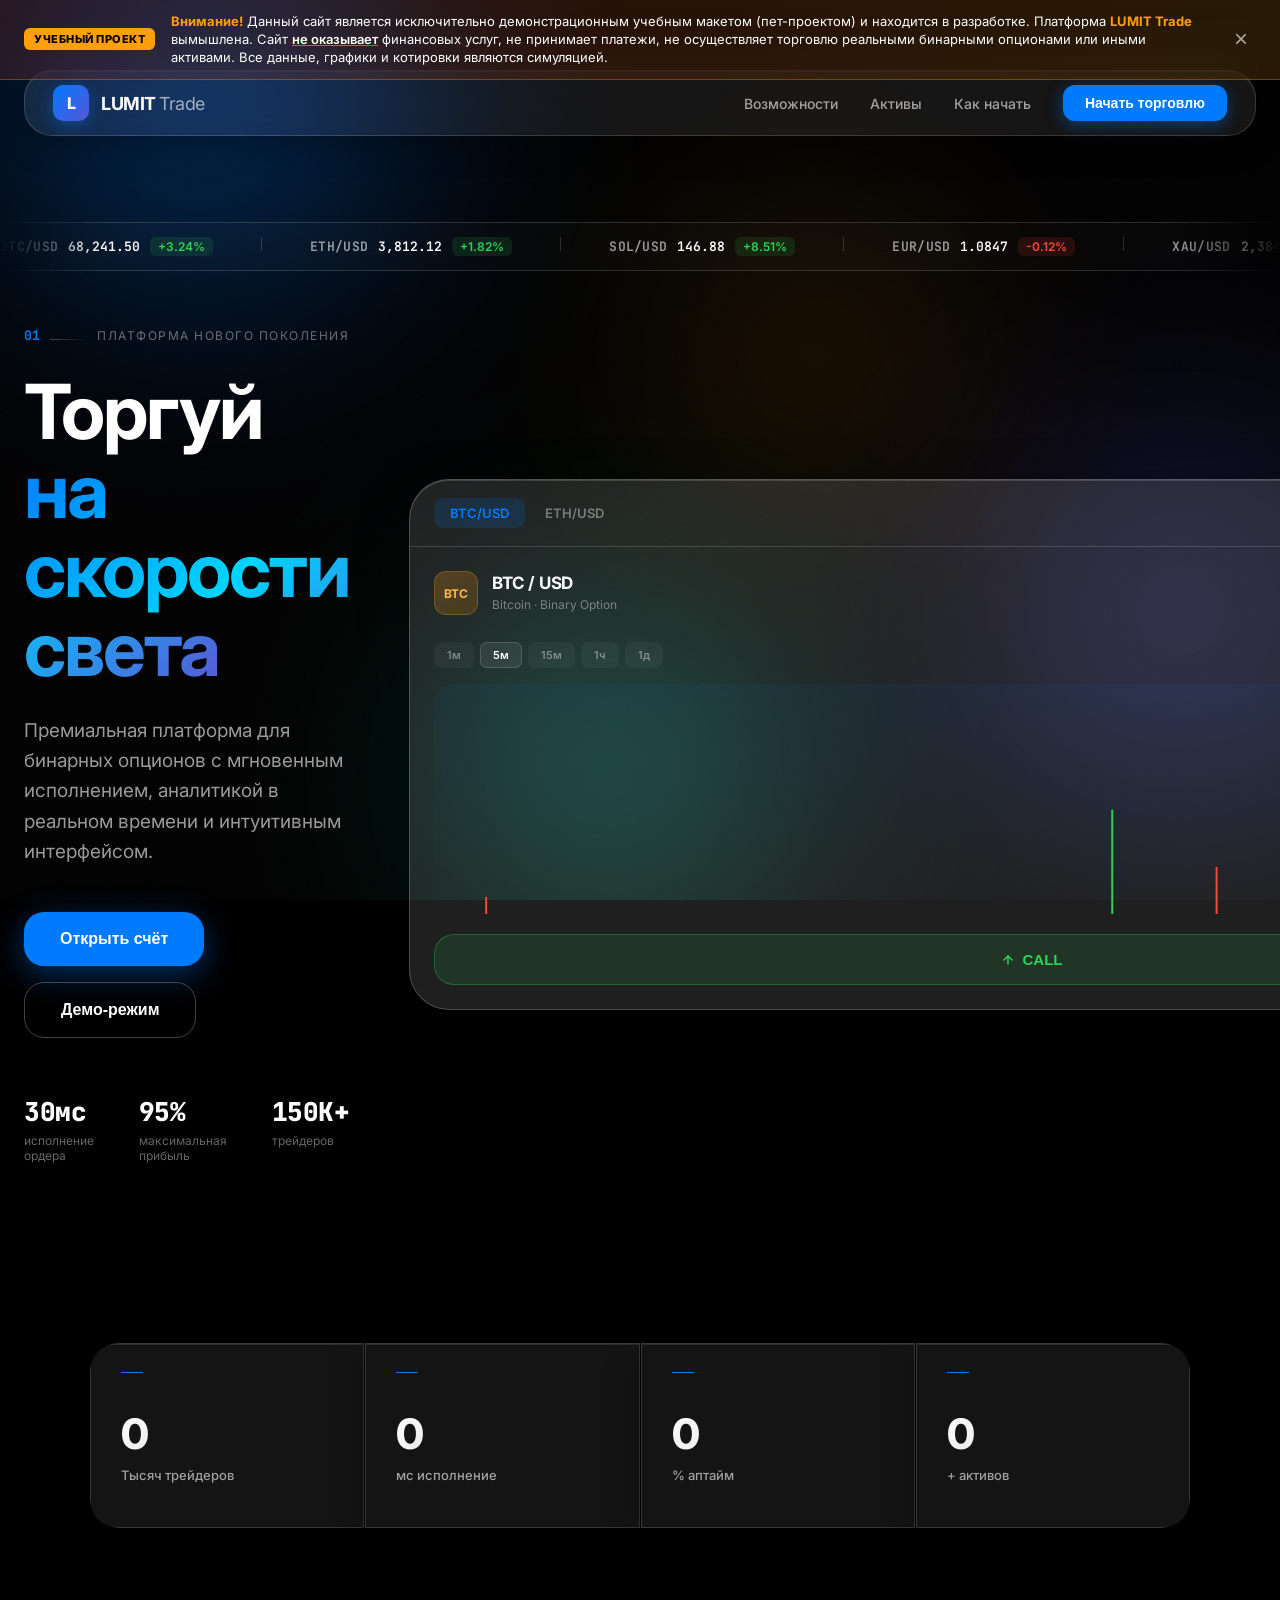
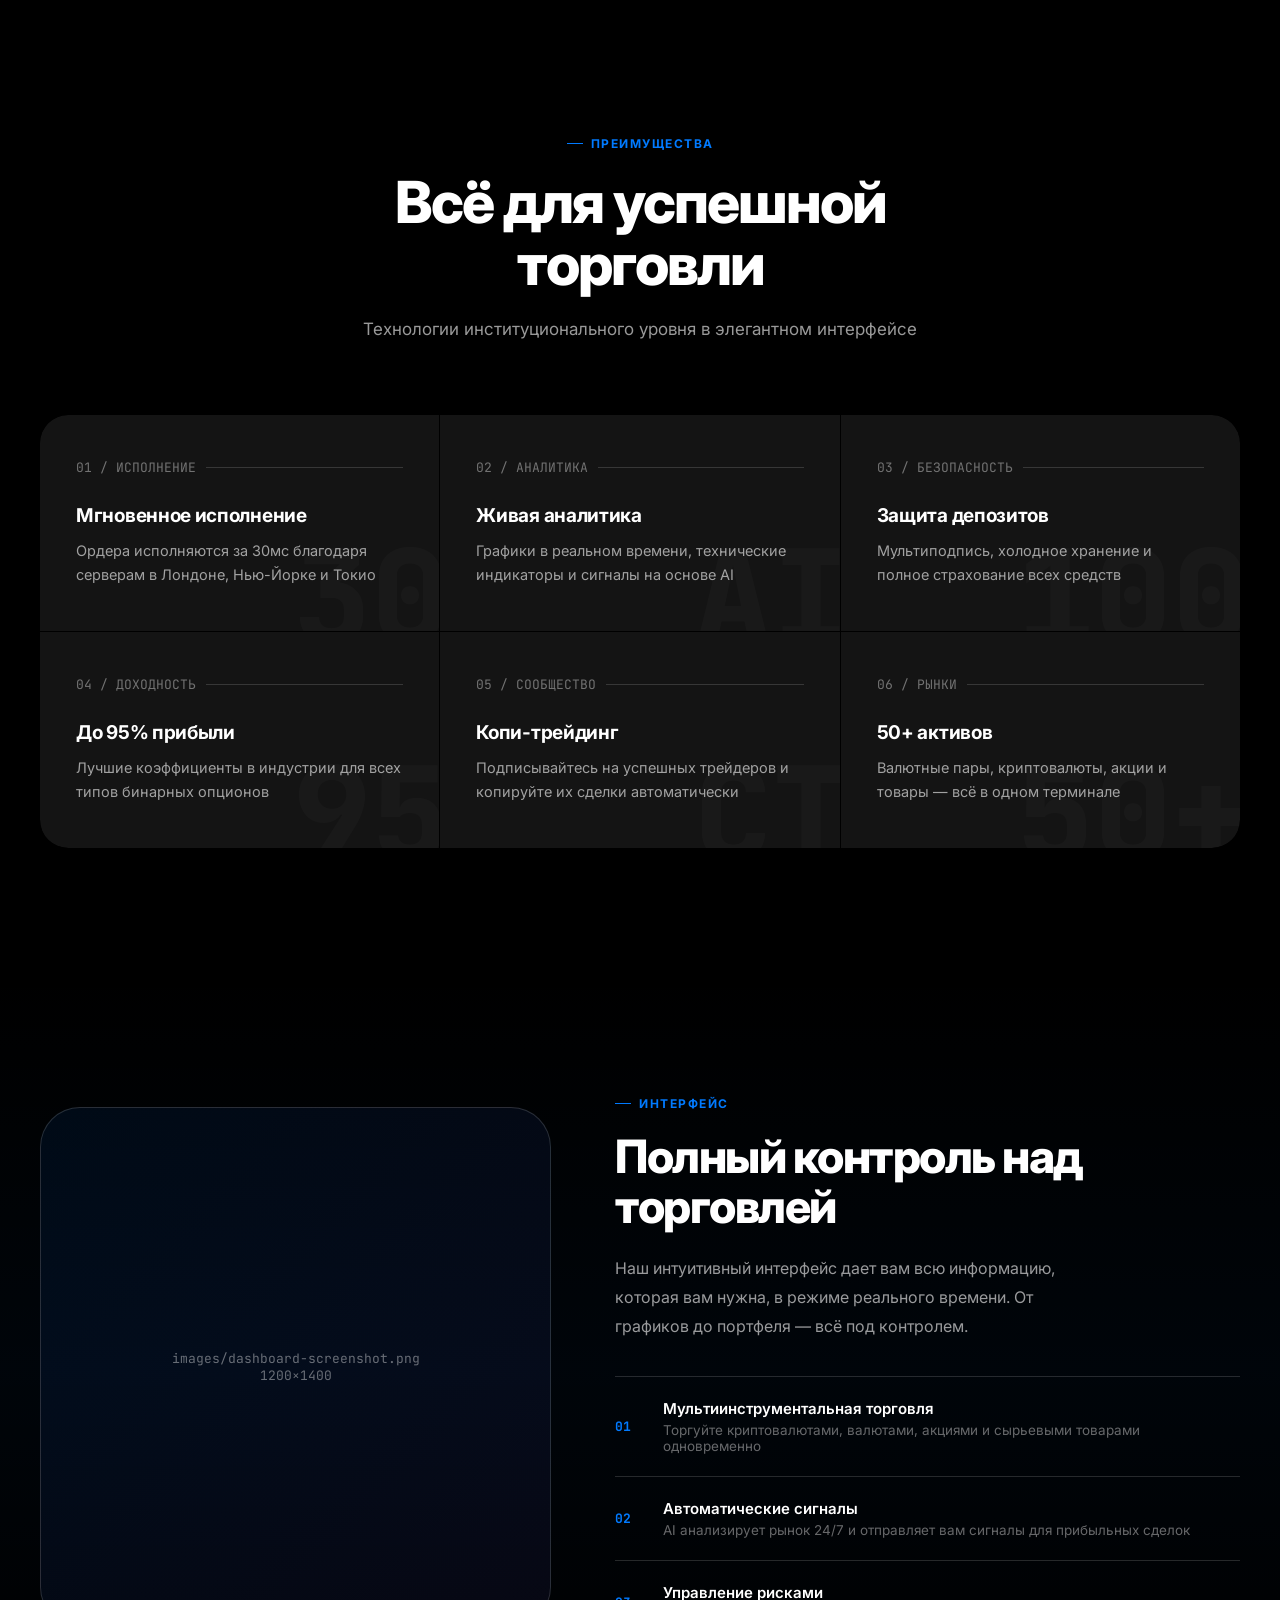
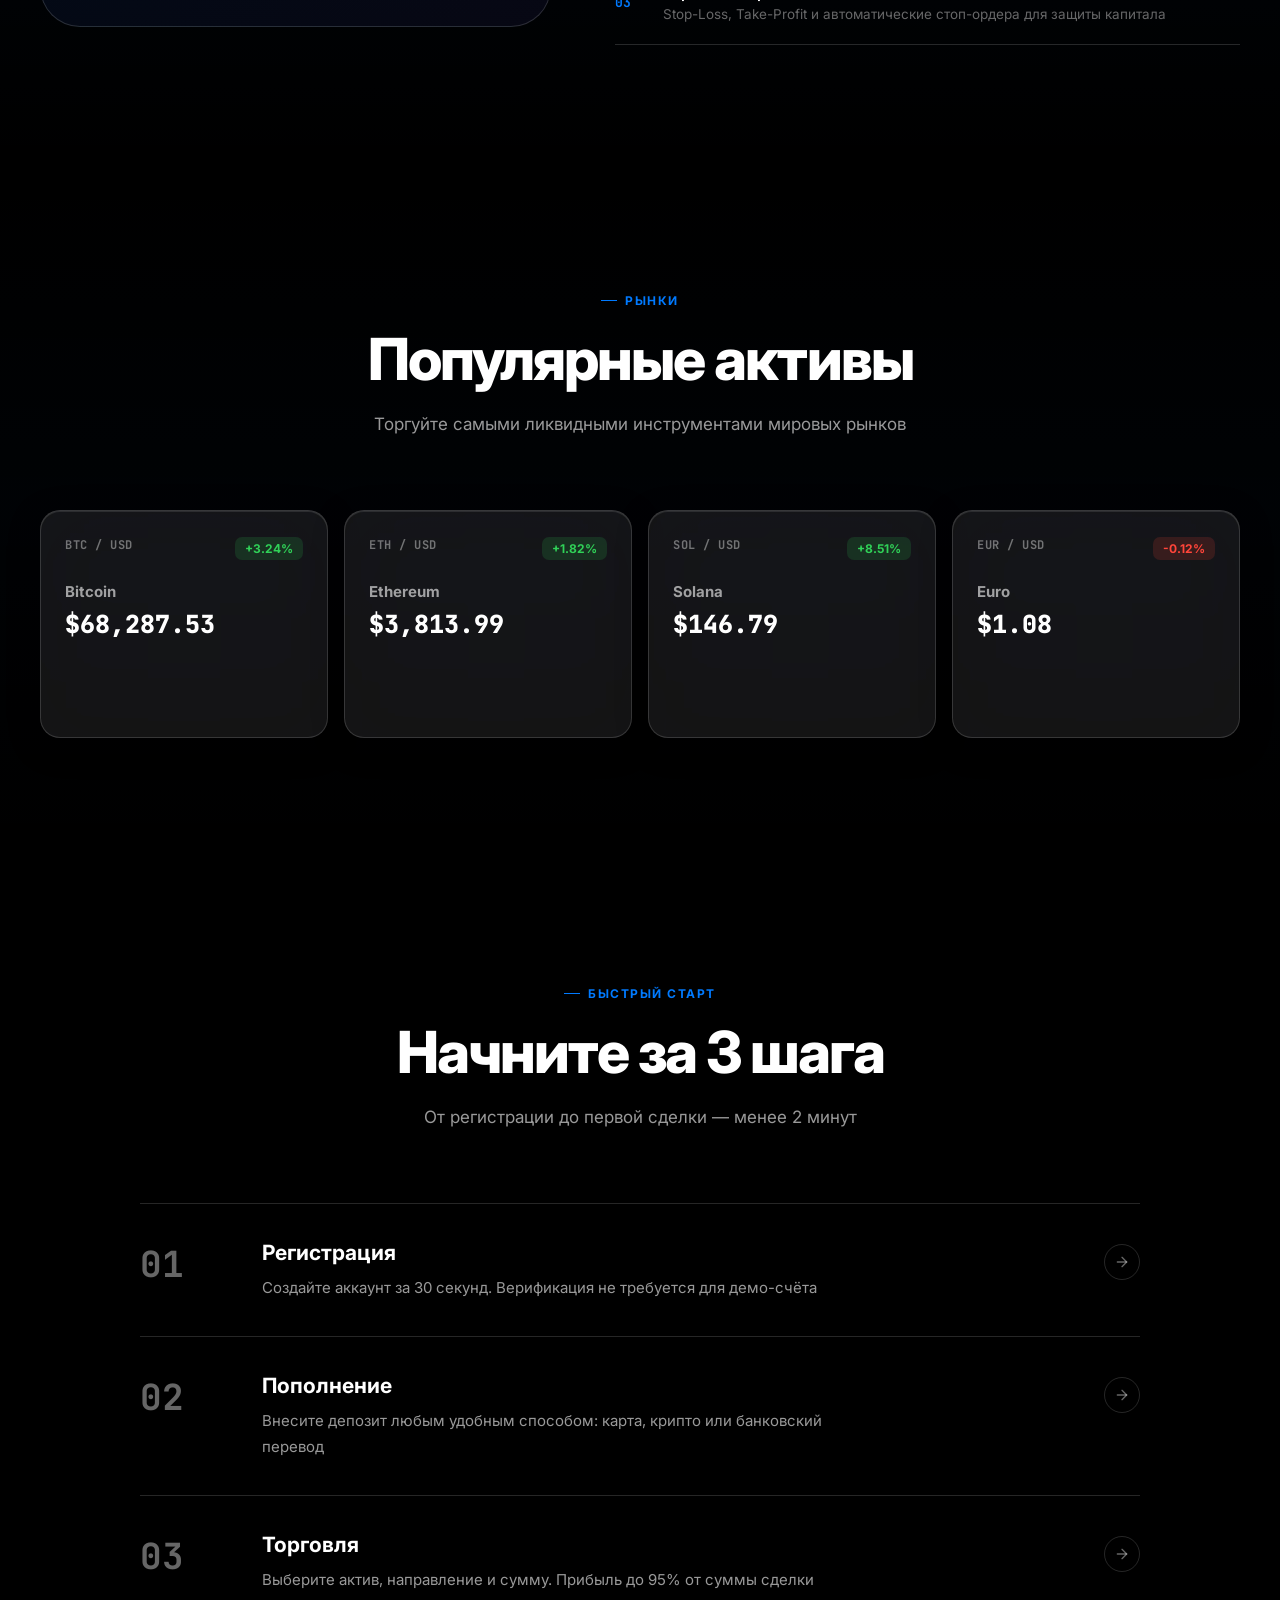
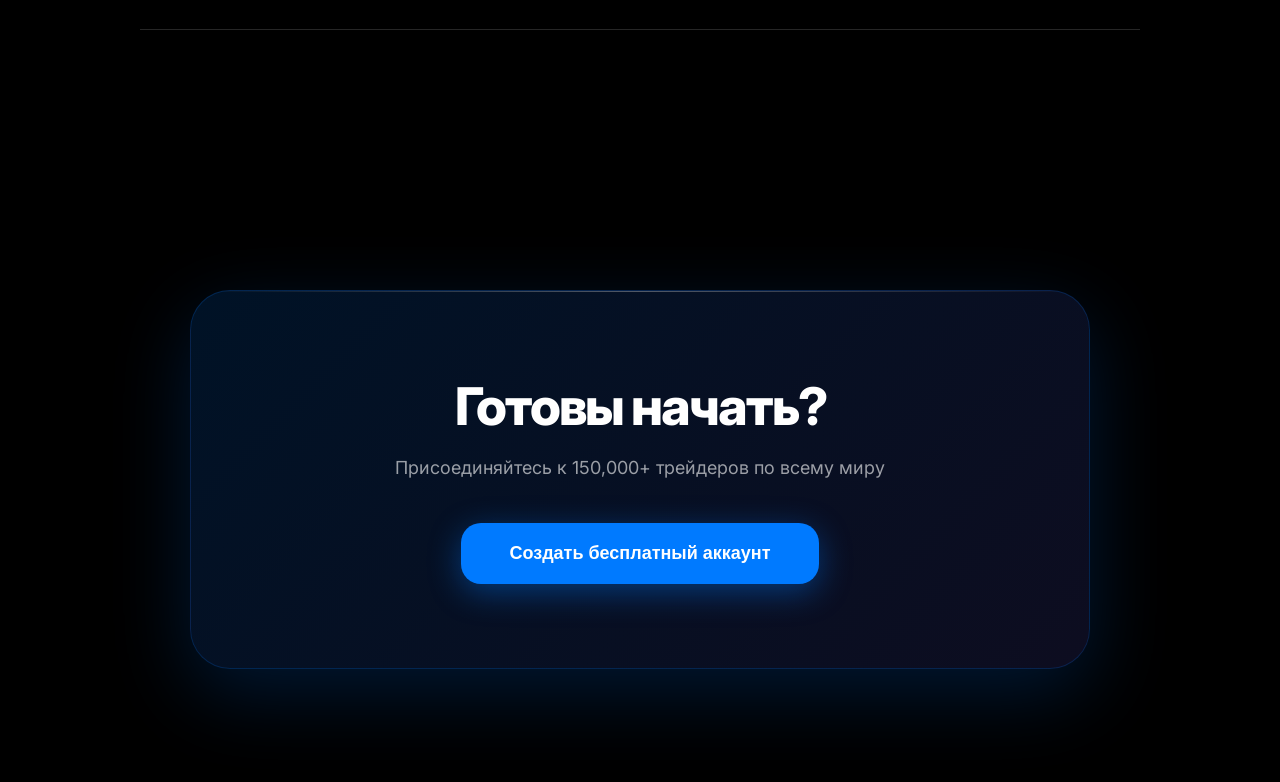
==== commit 0c3a37c4: "Валидация регистраци Сделал валидацию регистрации, разбил index на html, scc и js. В техподдержке вы" ====
--- a/index.html
+++ b/index.html
@@ -1,1261 +1,357 @@
 <!DOCTYPE html>
 <html lang="ru">
-<head>
-<meta charset="UTF-8">
-<meta name="viewport" content="width=device-width, initial-scale=1.0">
-<title>LUMIT Trade — Binary Options Platform</title>
-<link href="https://fonts.googleapis.com/css2?family=Inter:wght@300;400;500;600;700;800;900&family=JetBrains+Mono:wght@400;500;600;700&display=swap" rel="stylesheet">
-    <style>
-      :root {
-  --glass-bg: rgba(255, 255, 255, 0.08);
-  --glass-bg-hover: rgba(255, 255, 255, 0.12);
-  --glass-border: rgba(255, 255, 255, 0.15);
-  --glass-border-light: rgba(255, 255, 255, 0.25);
-  --glass-shadow: rgba(0, 0, 0, 0.3);
-  --accent: #007AFF;
-  --accent-glow: rgba(0, 122, 255, 0.4);
-  --accent-secondary: #5856D6;
-  --green: #30D158;
-  --red: #FF453A;
-  --orange: #FF9F0A;
-  --text-primary: #ffffff;
-  --text-secondary: rgba(255, 255, 255, 0.6);
-  --text-tertiary: rgba(255, 255, 255, 0.4);
-  --bg-deep: #000000;
-  --radius-sm: 12px;
-  --radius-md: 20px;
-  --radius-lg: 28px;
-  --radius-xl: 40px;
-  --banner-height: 54px;
-}
-
-body.has-no-banner { --banner-height: 0px; }
-
-*, *::before, *::after { margin: 0; padding: 0; box-sizing: border-box; }
-html { scroll-behavior: smooth; }
-
-body {
-  font-family: 'Inter', -apple-system, BlinkMacSystemFont, sans-serif;
-  background: var(--bg-deep);
-  color: var(--text-primary);
-  overflow-x: hidden;
-  -webkit-font-smoothing: antialiased;
-  -moz-osx-font-smoothing: grayscale;
-}
-
-.mono { font-family: 'JetBrains Mono', monospace; }
-
-/* --- AMBIENT BACKGROUND --- */
-.ambient-bg { position: fixed; inset: 0; z-index: -1; overflow: hidden; }
-.ambient-orb { position: absolute; border-radius: 50%; filter: blur(120px); opacity: 0.5; animation: float 20s ease-in-out infinite; }
-.ambient-orb:nth-child(1) { width: 600px; height: 600px; background: radial-gradient(circle, var(--accent) 0%, transparent 70%); top: -200px; left: -100px; animation-delay: 0s; }
-.ambient-orb:nth-child(2) { width: 500px; height: 500px; background: radial-gradient(circle, var(--accent-secondary) 0%, transparent 70%); top: 40%; right: -150px; animation-delay: -7s; }
-.ambient-orb:nth-child(3) { width: 450px; height: 450px; background: radial-gradient(circle, #00d4aa 0%, transparent 70%); bottom: -100px; left: 30%; animation-delay: -14s; }
-.ambient-orb:nth-child(4) { width: 350px; height: 350px; background: radial-gradient(circle, var(--orange) 0%, transparent 70%); top: 20%; left: 50%; animation-delay: -3s; opacity: 0.3; }
-
-@keyframes float {
-  0%, 100% { transform: translate(0, 0) scale(1); }
-  25% { transform: translate(50px, -30px) scale(1.05); }
-  50% { transform: translate(-30px, 50px) scale(0.95); }
-  75% { transform: translate(40px, 20px) scale(1.02); }
-}
-
-.noise-overlay {
-  position: fixed; inset: 0; z-index: 0; opacity: 0.03; pointer-events: none;
-  background-image: url("data:image/svg+xml,%3Csvg viewBox='0 0 256 256' xmlns='http://www.w3.org/2000/svg'%3E%3Cfilter id='noise'%3E%3CfeTurbulence type='fractalNoise' baseFrequency='0.9' numOctaves='4' stitchTiles='stitch'/%3E%3C/filter%3E%3Crect width='100%25' height='100%25' filter='url(%23noise)'/%3E%3C/svg%3E");
-  background-repeat: repeat; background-size: 256px 256px;
-}
-
-/* --- GLASS UTILITIES --- */
-.glass {
-  background: var(--glass-bg);
-  backdrop-filter: blur(40px) saturate(180%);
-  -webkit-backdrop-filter: blur(40px) saturate(180%);
-  border: 1px solid var(--glass-border);
-  box-shadow: 0 8px 32px var(--glass-shadow), inset 0 1px 0 rgba(255, 255, 255, 0.1);
-}
-
-.glass-strong {
-  background: rgba(255, 255, 255, 0.12);
-  backdrop-filter: blur(60px) saturate(200%);
-  -webkit-backdrop-filter: blur(60px) saturate(200%);
-  border: 1px solid rgba(255, 255, 255, 0.2);
-  box-shadow: 0 12px 48px rgba(0, 0, 0, 0.4), inset 0 1px 0 rgba(255, 255, 255, 0.15);
-}
-
-/* --- HEADER --- */
-header {
-  position: fixed;
-  top: calc(var(--banner-height) + 16px);
-  left: 50%;
-  transform: translateX(-50%);
-  width: calc(100% - 48px);
-  max-width: 1400px;
-  padding: 14px 28px;
-  display: flex;
-  justify-content: space-between;
-  align-items: center;
-  z-index: 1000;
-  border-radius: var(--radius-lg);
-  transition: top 0.3s ease, width 0.4s cubic-bezier(0.4, 0, 0.2, 1), background 0.4s;
-}
-
-header.scrolled { top: calc(var(--banner-height) + 8px); width: calc(100% - 32px); background: rgba(20, 20, 20, 0.7); }
-
-.logo { display: flex; align-items: center; gap: 12px; text-decoration: none; color: var(--text-primary); }
-.logo-icon {
-  width: 36px; height: 36px;
-  background: linear-gradient(135deg, var(--accent), var(--accent-secondary));
-  border-radius: 10px;
-  display: flex; align-items: center; justify-content: center;
-  font-weight: 800; font-size: 16px;
-  box-shadow: 0 4px 16px var(--accent-glow);
-}
-.logo-text { font-weight: 700; font-size: 18px; letter-spacing: -0.5px; }
-.logo-text span { color: var(--text-secondary); font-weight: 400; }
-
-nav { display: flex; gap: 32px; align-items: center; }
-nav a { color: var(--text-secondary); text-decoration: none; font-size: 14px; font-weight: 500; transition: color 0.3s; }
-nav a:hover { color: var(--text-primary); }
-
-.btn-header {
-  padding: 10px 22px; background: var(--accent); color: white; border: none;
-  border-radius: var(--radius-sm); font-weight: 600; font-size: 14px; cursor: pointer;
-  transition: all 0.3s; box-shadow: 0 4px 16px var(--accent-glow);
-}
-.btn-header:hover { transform: scale(1.05); box-shadow: 0 6px 24px var(--accent-glow); }
-
-/* --- TICKER MARQUEE --- */
-.ticker-strip {
-  position: relative;
-  width: 100%;
-  overflow: hidden;
-  padding: 14px 0;
-  margin-top: calc(var(--banner-height) + 88px);
-  border-bottom: 1px solid var(--glass-border);
-  border-top: 1px solid var(--glass-border);
-  background: rgba(255, 255, 255, 0.02);
-  mask-image: linear-gradient(90deg, transparent, black 8%, black 92%, transparent);
-  -webkit-mask-image: linear-gradient(90deg, transparent, black 8%, black 92%, transparent);
-}
-
-.ticker-track {
-  display: flex;
-  gap: 48px;
-  width: max-content;
-  animation: ticker-scroll 38s linear infinite;
-}
-
-@keyframes ticker-scroll {
-  from { transform: translateX(0); }
-  to { transform: translateX(-50%); }
-}
-
-.ticker-item {
-  display: flex;
-  align-items: center;
-  gap: 10px;
-  font-size: 13px;
-  white-space: nowrap;
-}
-
-.ticker-item .t-name { color: var(--text-secondary); font-weight: 600; letter-spacing: 0.3px; }
-.ticker-item .t-price { font-weight: 600; }
-.ticker-item .t-change { font-weight: 600; font-size: 12px; padding: 2px 8px; border-radius: 6px; }
-.ticker-item .t-change.up { color: var(--green); background: rgba(48, 209, 88, 0.12); }
-.ticker-item .t-change.down { color: var(--red); background: rgba(255, 69, 58, 0.12); }
-.ticker-divider { width: 1px; height: 14px; background: var(--glass-border); }
-
-/* --- HERO --- */
-.hero {
-  min-height: 92vh;
-  display: grid;
-  grid-template-columns: 1.05fr 0.95fr;
-  align-items: center;
-  gap: 60px;
-  padding: 90px 24px 100px;
-  max-width: 1400px;
-  margin: 0 auto;
-  position: relative;
-}
-
-.hero-copy { text-align: left; }
-
-.hero-index {
-  display: flex;
-  align-items: baseline;
-  gap: 10px;
-  margin-bottom: 28px;
-  animation: fadeInUp 0.8s ease-out;
-}
-
-.hero-index .idx-num { font-size: 13px; color: var(--accent); font-weight: 700; }
-.hero-index .idx-line { flex: 1; height: 1px; background: linear-gradient(90deg, var(--glass-border-light), transparent); max-width: 120px; }
-.hero-index .idx-label { font-size: 12px; color: var(--text-tertiary); text-transform: uppercase; letter-spacing: 1.5px; }
-
-.hero h1 {
-  font-size: clamp(40px, 6vw, 76px);
-  font-weight: 700;
-  line-height: 1.04;
-  letter-spacing: -2px;
-  margin-bottom: 28px;
-  animation: fadeInUp 0.8s ease-out 0.1s both;
-}
-
-.hero h1 .gradient-text {
-  background: linear-gradient(135deg, var(--accent) 0%, #00d4ff 50%, var(--accent-secondary) 100%);
-  -webkit-background-clip: text; -webkit-text-fill-color: transparent; background-clip: text;
-}
-
-.hero p {
-  color: var(--text-secondary);
-  font-size: clamp(16px, 2vw, 19px);
-  max-width: 480px;
-  margin: 0 0 44px;
-  line-height: 1.6;
-  animation: fadeInUp 0.8s ease-out 0.2s both;
-}
-
-.hero-buttons { display: flex; gap: 16px; flex-wrap: wrap; animation: fadeInUp 0.8s ease-out 0.3s both; margin-bottom: 56px; }
-
-.btn-primary {
-  padding: 18px 36px; background: var(--accent); color: white; border: none;
-  border-radius: var(--radius-md); font-weight: 600; font-size: 16px; cursor: pointer;
-  transition: all 0.3s cubic-bezier(0.4, 0, 0.2, 1); box-shadow: 0 8px 32px var(--accent-glow);
-}
-.btn-primary:hover { transform: translateY(-2px) scale(1.02); box-shadow: 0 12px 40px var(--accent-glow); }
-
-.btn-secondary {
-  padding: 18px 36px; background: transparent; color: var(--text-primary);
-  border: 1px solid var(--glass-border-light); border-radius: var(--radius-md);
-  font-weight: 600; font-size: 16px; cursor: pointer; transition: all 0.3s;
-}
-.btn-secondary:hover { background: var(--glass-bg); border-color: rgba(255, 255, 255, 0.3); }
-
-.hero-microstats {
-  display: flex;
-  gap: 40px;
-  animation: fadeInUp 0.8s ease-out 0.4s both;
-}
-
-.micro-stat .micro-value {
-  font-size: 26px;
-  font-weight: 800;
-  letter-spacing: -0.5px;
-}
-.micro-stat .micro-label {
-  font-size: 12px;
-  color: var(--text-tertiary);
-  margin-top: 4px;
-}
-
-@keyframes fadeInUp { from { opacity: 0; transform: translateY(30px); } to { opacity: 1; transform: translateY(0); } }
-
-/* --- HERO VISUAL : TERMINAL CARD --- */
-.hero-visual { animation: fadeInUp 1s ease-out 0.5s both; }
-
-.terminal-card {
-  border-radius: var(--radius-xl);
-  padding: 0;
-  position: relative;
-  overflow: hidden;
-}
-
-.terminal-topbar {
-  display: flex;
-  align-items: center;
-  justify-content: space-between;
-  padding: 18px 24px;
-  border-bottom: 1px solid var(--glass-border);
-}
-
-.terminal-tabs { display: flex; gap: 4px; }
-.terminal-tab {
-  padding: 7px 16px;
-  font-size: 13px;
-  font-weight: 600;
-  border-radius: 9px;
-  color: var(--text-tertiary);
-  cursor: pointer;
-}
-.terminal-tab.active { background: rgba(0, 122, 255, 0.15); color: var(--accent); }
-
-.terminal-dot-group { display: flex; gap: 6px; }
-.t-dot { width: 8px; height: 8px; border-radius: 50%; background: var(--glass-border-light); }
-
-.terminal-body { padding: 24px; }
-
-.trading-header { display: flex; justify-content: space-between; align-items: flex-start; margin-bottom: 20px; }
-
-.trading-pair { display: flex; align-items: center; gap: 14px; }
-.pair-icon {
-  width: 44px; height: 44px;
-  background: linear-gradient(135deg, rgba(247, 147, 26, 0.25), rgba(255, 149, 0, 0.15));
-  border: 1px solid rgba(247, 147, 26, 0.3);
-  border-radius: 12px;
-  display: flex; align-items: center; justify-content: center;
-  font-weight: 700; font-size: 12px; letter-spacing: -0.3px; color: #ffb454;
-}
-.pair-info h3 { font-size: 17px; font-weight: 700; letter-spacing: -0.2px; }
-.pair-info span { font-size: 12px; color: var(--text-tertiary); }
-
-.trading-price { text-align: right; }
-.trading-price .price { font-size: 26px; font-weight: 800; font-variant-numeric: tabular-nums; }
-.trading-price .change { font-size: 13px; color: var(--green); font-weight: 600; display: flex; align-items: center; justify-content: flex-end; gap: 4px; }
-
-.timeframe-row {
-  display: flex;
-  gap: 6px;
-  margin-bottom: 16px;
-}
-.tf-pill {
-  padding: 5px 12px;
-  font-size: 11px;
-  font-weight: 600;
-  border-radius: 7px;
-  color: var(--text-tertiary);
-  background: rgba(255,255,255,0.04);
-  border: 1px solid transparent;
-}
-.tf-pill.active { color: var(--text-primary); background: rgba(255,255,255,0.08); border-color: var(--glass-border); }
-
-.chart-placeholder {
-  height: 230px;
-  border-radius: var(--radius-md);
-  position: relative;
-  overflow: hidden;
-  margin-bottom: 20px;
-  background: linear-gradient(180deg, rgba(0, 122, 255, 0.06) 0%, transparent 100%);
-}
-
-.trading-actions { display: grid; grid-template-columns: 1fr 1fr; gap: 10px; }
-
-.btn-trade {
-  padding: 16px; border-radius: var(--radius-md); font-weight: 700; font-size: 15px;
-  cursor: pointer; transition: all 0.25s; display: flex; align-items: center; justify-content: center; gap: 8px;
-}
-
-.btn-call { background: rgba(48, 209, 88, 0.12); border: 1px solid rgba(48, 209, 88, 0.3); color: var(--green); }
-.btn-call:hover { background: var(--green); color: #04210d; box-shadow: 0 0 28px rgba(48, 209, 88, 0.45); transform: translateY(-2px); }
-
-.btn-put { background: rgba(255, 69, 58, 0.12); border: 1px solid rgba(255, 69, 58, 0.3); color: var(--red); }
-.btn-put:hover { background: var(--red); color: #2a0604; box-shadow: 0 0 28px rgba(255, 69, 58, 0.45); transform: translateY(-2px); }
-
-/* --- STATS BAR --- */
-.stats-bar { padding: 80px 24px; display: flex; justify-content: center; }
-.stats-container {
-  display: grid; grid-template-columns: repeat(4, 1fr); gap: 1px;
-  width: 100%; max-width: 1100px; border-radius: var(--radius-lg); overflow: hidden;
-}
-.stat-item {
-  padding: 44px 30px; text-align: left; background: var(--glass-bg);
-  backdrop-filter: blur(40px) saturate(180%); -webkit-backdrop-filter: blur(40px) saturate(180%);
-  transition: background 0.3s; position: relative;
-}
-.stat-item::before {
-  content: ''; position: absolute; top: 28px; left: 30px; width: 22px; height: 1px; background: var(--accent);
-}
-.stat-item:hover { background: var(--glass-bg-hover); }
-.stat-value {
-  font-size: 42px; font-weight: 800; letter-spacing: -1.5px; margin: 20px 0 8px;
-  background: linear-gradient(135deg, #fff, rgba(255,255,255,0.7));
-  -webkit-background-clip: text; -webkit-text-fill-color: transparent; background-clip: text;
-}
-.stat-label { font-size: 13px; color: var(--text-secondary); font-weight: 500; }
-
-/* --- SECTIONS --- */
-section { padding: 120px 24px; position: relative; z-index: 2; }
-
-.section-header { margin-bottom: 72px; max-width: 640px; }
-.section-header.centered { text-align: center; margin-left: auto; margin-right: auto; }
-
-.section-label {
-  display: inline-flex; align-items: center; gap: 8px;
-  font-size: 12px; font-weight: 700; text-transform: uppercase; letter-spacing: 1.5px;
-  color: var(--accent); margin-bottom: 20px;
-}
-.section-label::before { content: ''; width: 16px; height: 1px; background: var(--accent); }
-
-.section-header h2 { font-size: clamp(34px, 5vw, 58px); font-weight: 800; letter-spacing: -2px; line-height: 1.08; }
-.section-header p { color: var(--text-secondary); font-size: 17px; margin: 20px auto 0; line-height: 1.6; }
-
-/* --- FEATURES GRID --- */
-.features-grid { display: grid; grid-template-columns: repeat(3, 1fr); gap: 1px; max-width: 1200px; margin: 0 auto; border-radius: var(--radius-lg); overflow: hidden; }
-
-.feature-card {
-  padding: 44px 36px; transition: all 0.4s cubic-bezier(0.4, 0, 0.2, 1);
-  position: relative; overflow: hidden; background: var(--glass-bg);
-  backdrop-filter: blur(40px) saturate(180%); -webkit-backdrop-filter: blur(40px) saturate(180%);
-}
-
-.feature-card:hover { background: var(--glass-bg-hover); }
-
-.feature-index {
-  font-family: 'JetBrains Mono', monospace;
-  font-size: 13px;
-  color: var(--text-tertiary);
-  margin-bottom: 28px;
-  display: flex;
-  align-items: center;
-  gap: 10px;
-}
-.feature-index::after { content: ''; flex: 1; height: 1px; background: var(--glass-border); }
-
-.feature-card h3 { font-size: 19px; font-weight: 700; margin-bottom: 12px; letter-spacing: -0.3px; }
-.feature-card p { color: var(--text-secondary); font-size: 14.5px; line-height: 1.65; }
-
-.feature-card .feature-glyph {
-  position: absolute;
-  bottom: -30px;
-  right: -10px;
-  font-size: 130px;
-  font-weight: 800;
-  font-family: 'JetBrains Mono', monospace;
-  color: rgba(255,255,255,0.025);
-  line-height: 1;
-  pointer-events: none;
-  transition: color 0.4s;
-}
-.feature-card:hover .feature-glyph { color: rgba(0, 122, 255, 0.06); }
-
-/* --- SHOWCASE --- */
-.showcase-section { background: linear-gradient(180deg, transparent 0%, rgba(0, 122, 255, 0.04) 50%, transparent 100%); }
-
-.showcase-grid {
-  display: grid; grid-template-columns: 0.9fr 1.1fr; gap: 64px;
-  max-width: 1200px; margin: 0 auto; align-items: center;
-}
-
-.showcase-image {
-  border-radius: var(--radius-xl); overflow: hidden; height: 520px;
-  background: linear-gradient(135deg, rgba(0, 122, 255, 0.08), rgba(88, 86, 214, 0.08));
-  border: 1px solid var(--glass-border);
-  display: flex; align-items: center; justify-content: center;
-  position: relative;
-}
-.showcase-image img { width: 100%; height: 100%; object-fit: cover; }
-.showcase-image .img-fallback {
-  color: var(--text-tertiary); font-size: 13px; font-family: 'JetBrains Mono', monospace;
-  text-align: center; padding: 20px;
-}
-
-.showcase-content h2 { font-size: clamp(28px, 4vw, 46px); font-weight: 800; margin-bottom: 22px; letter-spacing: -1.5px; line-height: 1.1; }
-.showcase-content > p { color: var(--text-secondary); font-size: 16px; line-height: 1.8; margin-bottom: 36px; max-width: 460px; }
-
-.showcase-features { display: grid; gap: 0; border-top: 1px solid var(--glass-border); }
-.showcase-feature {
-  display: flex; align-items: center; gap: 20px;
-  padding: 22px 0; border-bottom: 1px solid var(--glass-border);
-}
-.showcase-feature .sf-num {
-  font-family: 'JetBrains Mono', monospace; font-size: 13px; color: var(--accent); font-weight: 700;
-  width: 28px; flex-shrink: 0;
-}
-.showcase-feature h4 { font-size: 15px; font-weight: 600; margin-bottom: 4px; }
-.showcase-feature p { font-size: 13.5px; color: var(--text-tertiary); margin: 0; }
-
-/* --- ASSETS --- */
-.assets-section { background: linear-gradient(180deg, transparent 0%, rgba(0, 122, 255, 0.02) 50%, transparent 100%); }
-.assets-grid { display: grid; grid-template-columns: repeat(4, 1fr); gap: 16px; max-width: 1200px; margin: 0 auto; }
-
-.asset-card {
-  border-radius: var(--radius-md); padding: 26px 24px; transition: all 0.3s cubic-bezier(0.4, 0, 0.2, 1);
-  cursor: pointer; position: relative; overflow: hidden;
-}
-.asset-card:hover { transform: translateY(-4px); background: var(--glass-bg-hover); box-shadow: 0 16px 40px rgba(0,0,0,0.35); }
-
-.asset-header { display: flex; justify-content: space-between; align-items: flex-start; margin-bottom: 22px; }
-.asset-ticker { font-family: 'JetBrains Mono', monospace; font-size: 12px; font-weight: 700; color: var(--text-tertiary); letter-spacing: 0.5px; }
-.asset-change { padding: 4px 10px; border-radius: 7px; font-size: 12px; font-weight: 700; }
-.asset-change.up { background: rgba(48, 209, 88, 0.15); color: var(--green); }
-.asset-change.down { background: rgba(255, 69, 58, 0.15); color: var(--red); }
-
-.asset-name { font-size: 15px; font-weight: 700; margin-bottom: 6px; color: var(--text-secondary); }
-.asset-price { font-size: 25px; font-weight: 800; font-variant-numeric: tabular-nums; margin-bottom: 18px; }
-
-.asset-chart { height: 52px; position: relative; overflow: hidden; }
-
-/* --- HOW IT WORKS --- */
-.steps-rail { max-width: 1000px; margin: 0 auto; }
-
-.step-row {
-  display: grid;
-  grid-template-columns: 90px 1fr;
-  gap: 32px;
-  padding: 36px 0;
-  border-top: 1px solid var(--glass-border);
-  align-items: flex-start;
-  position: relative;
-}
-.step-row:last-child { border-bottom: 1px solid var(--glass-border); }
-
-.step-row .step-idx {
-  font-family: 'JetBrains Mono', monospace;
-  font-size: 36px;
-  font-weight: 700;
-  color: var(--text-tertiary);
-  transition: color 0.3s;
-}
-.step-row:hover .step-idx { color: var(--accent); }
-
-.step-row .step-text h3 { font-size: 21px; font-weight: 700; margin-bottom: 10px; }
-.step-row .step-text p { color: var(--text-secondary); font-size: 15px; line-height: 1.7; max-width: 560px; }
-
-.step-row .step-arrow {
-  position: absolute;
-  right: 0;
-  top: 40px;
-  width: 36px; height: 36px;
-  border-radius: 50%;
-  border: 1px solid var(--glass-border);
-  display: flex; align-items: center; justify-content: center;
-  color: var(--text-tertiary);
-  transition: all 0.3s;
-}
-.step-row:hover .step-arrow { border-color: var(--accent); color: var(--accent); transform: translateX(4px); }
-
-/* --- CTA --- */
-.cta-section { padding: 140px 24px; }
-.cta-card {
-  max-width: 900px; margin: 0 auto; border-radius: var(--radius-xl);
-  padding: 84px 60px; text-align: center; position: relative; overflow: hidden;
-  background: linear-gradient(135deg, rgba(0, 122, 255, 0.15), rgba(88, 86, 214, 0.15));
-  backdrop-filter: blur(60px) saturate(200%); -webkit-backdrop-filter: blur(60px) saturate(200%);
-  border: 1px solid rgba(0, 122, 255, 0.2); box-shadow: 0 24px 80px rgba(0, 122, 255, 0.2);
-}
-.cta-card::before { content: ''; position: absolute; top: 0; left: 0; right: 0; height: 1px; background: linear-gradient(90deg, transparent, rgba(255,255,255,0.3), transparent); }
-.cta-card h2 { font-size: clamp(32px, 5vw, 52px); font-weight: 800; letter-spacing: -2px; margin-bottom: 16px; }
-.cta-card p { color: var(--text-secondary); font-size: 18px; margin-bottom: 40px; max-width: 500px; margin-left: auto; margin-right: auto; line-height: 1.6; }
-.cta-card .btn-primary { font-size: 18px; padding: 20px 48px; }
-
-/* --- MODAL --- */
-.modal-overlay {
-  position: fixed; inset: 0; z-index: 2000; background: rgba(0, 0, 0, 0.6);
-  backdrop-filter: blur(20px); -webkit-backdrop-filter: blur(20px);
-  display: flex; align-items: center; justify-content: center;
-  opacity: 0; visibility: hidden; transition: all 0.4s cubic-bezier(0.4, 0, 0.2, 1);
-}
-.modal-overlay.active { opacity: 1; visibility: visible; }
-.modal {
-  width: 100%; max-width: 440px; border-radius: var(--radius-xl); padding: 48px 40px; margin: 24px;
-  position: relative; transform: translateY(20px) scale(0.95); transition: transform 0.4s cubic-bezier(0.4, 0, 0.2, 1);
-}
-.modal-overlay.active .modal { transform: translateY(0) scale(1); }
-.modal-close {
-  position: absolute; top: 20px; right: 20px; width: 36px; height: 36px; border-radius: 50%;
-  background: rgba(255, 255, 255, 0.1); border: none; color: var(--text-secondary); font-size: 22px;
-  cursor: pointer; display: flex; align-items: center; justify-content: center; transition: all 0.3s;
-}
-.modal-close:hover { background: rgba(255, 255, 255, 0.2); color: var(--text-primary); }
-.modal-header { text-align: center; margin-bottom: 36px; }
-.modal-header h2 { font-size: 28px; font-weight: 800; letter-spacing: -0.5px; margin-bottom: 8px; }
-.modal-header p { color: var(--text-secondary); font-size: 15px; }
-.form-group { margin-bottom: 20px; }
-.form-group label { display: block; font-size: 13px; font-weight: 600; color: var(--text-secondary); margin-bottom: 8px; }
-.form-group input {
-  width: 100%; padding: 14px 16px; background: rgba(0, 0, 0, 0.4); border: 1px solid var(--glass-border);
-  border-radius: var(--radius-sm); color: var(--text-primary); font-size: 15px; font-family: inherit;
-  transition: all 0.3s; outline: none;
-}
-.form-group input:focus { border-color: var(--accent); box-shadow: 0 0 0 1px var(--accent); }
-.form-group input::placeholder { color: var(--text-tertiary); }
-.modal-btn { width: 100%; margin-top: 8px; font-size: 16px; }
-.modal-footer { text-align: center; margin-top: 24px; font-size: 14px; color: var(--text-secondary); }
-.modal-footer a { color: var(--accent); text-decoration: none; font-weight: 600; }
-.modal-footer a:hover { text-decoration: underline; }
-
-/* --- FOOTER --- */
-footer { padding: 60px 24px 40px; border-top: 1px solid var(--glass-border); }
-.footer-content { max-width: 1200px; margin: 0 auto; display: flex; justify-content: space-between; align-items: center; }
-.footer-links { display: flex; gap: 32px; }
-.footer-links a { color: var(--text-secondary); text-decoration: none; font-size: 14px; transition: color 0.3s; }
-.footer-links a:hover { color: var(--text-primary); }
-.footer-copy { color: var(--text-tertiary); font-size: 13px; }
-
-/* --- REVEAL --- */
-.reveal { opacity: 0; transform: translateY(40px); transition: all 0.8s cubic-bezier(0.4, 0, 0.2, 1); }
-.reveal.visible { opacity: 1; transform: translateY(0); }
-
-/* --- RESPONSIVE --- */
-@media (max-width: 1024px) {
-  .hero { grid-template-columns: 1fr; text-align: left; }
-  .features-grid { grid-template-columns: repeat(2, 1fr); }
-  .assets-grid { grid-template-columns: repeat(2, 1fr); }
-  .stats-container { grid-template-columns: repeat(2, 1fr); }
-  .showcase-grid { grid-template-columns: 1fr; }
-}
-
-@media (max-width: 768px) {
-  header { width: calc(100% - 24px); padding: 12px 20px; }
-  nav { display: none; }
-  .ticker-strip { margin-top: calc(var(--banner-height) + 76px); }
-  .hero { padding: 60px 20px 70px; gap: 48px; }
-  .hero h1 { letter-spacing: -1px; }
-  .hero-microstats { gap: 28px; flex-wrap: wrap; }
-  .features-grid { grid-template-columns: 1fr; }
-  .assets-grid { grid-template-columns: 1fr; }
-  .stats-container { grid-template-columns: 1fr; }
-  .cta-card { padding: 48px 24px; }
-  .footer-content { flex-direction: column; gap: 24px; text-align: center; }
-  .trading-header { flex-direction: column; align-items: flex-start; gap: 16px; }
-  .trading-price { text-align: left; }
-  .modal { padding: 36px 24px; margin: 16px; }
-  .modal-header h2 { font-size: 24px; }
-  .showcase-image { height: 360px; }
-  .step-row { grid-template-columns: 50px 1fr; }
-  .step-row .step-idx { font-size: 26px; }
-  .step-row .step-arrow { display: none; }
-  section { padding: 90px 20px; }
-}
-
-/* --- DISCLAIMER BANNER --- */
-.rkn-disclaimer-banner {
-  position: sticky; top: 0; width: 100%;
-  background: linear-gradient(90deg, rgba(255, 69, 58, 0.15) 0%, rgba(255, 159, 10, 0.15) 100%);
-  backdrop-filter: blur(20px); -webkit-backdrop-filter: blur(20px);
-  border-bottom: 1px solid rgba(255, 159, 10, 0.3);
-  padding: 12px 24px; z-index: 9999; min-height: var(--banner-height);
-}
-.rkn-disclaimer-content { max-width: 1400px; margin: 0 auto; display: flex; align-items: center; justify-content: space-between; gap: 16px; }
-.rkn-badge { background: var(--orange); color: #000000; font-size: 11px; font-weight: 800; padding: 4px 10px; border-radius: 6px; letter-spacing: 0.5px; white-space: nowrap; }
-.rkn-text { color: var(--text-primary); font-size: 13px; line-height: 1.4; font-weight: 400; flex-grow: 1; }
-.rkn-text strong { color: var(--orange); }
-.rkn-text u { text-decoration-color: var(--red); font-weight: 600; }
-.rkn-close-btn { background: transparent; border: none; color: var(--text-secondary); font-size: 24px; cursor: pointer; padding: 0 8px; transition: color 0.2s; display: flex; align-items: center; }
-.rkn-close-btn:hover { color: var(--text-primary); }
-
-@media (max-width: 768px) {
-  :root { --banner-height: 110px; }
-  .rkn-disclaimer-content { flex-direction: column; align-items: flex-start; gap: 8px; }
-  .rkn-close-btn { position: absolute; right: 12px; top: 12px; }
-}
-    </style>
-</head>
-<body>
-<div class="rkn-disclaimer-banner">
-  <div class="rkn-disclaimer-content">
-    <div class="rkn-badge">УЧЕБНЫЙ ПРОЕКТ</div>
-    <p class="rkn-text">
-      <strong>Внимание!</strong> Данный сайт является исключительно демонстрационным учебным макетом (пет-проектом) и находится в разработке.
-      Платформа <strong>LUMIT Trade</strong> вымышлена. Сайт <u>не оказывает</u> финансовых услуг, не принимает платежи,
-      не осуществляет торговлю реальными бинарными опционами или иными активами. Все данные, графики и котировки являются симуляцией.
-    </p>
-    <button class="rkn-close-btn" onclick="this.parentElement.parentElement.style.display='none'; document.body.classList.add('has-no-banner');">&times;</button>
-  </div>
-</div>
-
-<div class="ambient-bg">
-  <div class="ambient-orb"></div>
-  <div class="ambient-orb"></div>
-  <div class="ambient-orb"></div>
-  <div class="ambient-orb"></div>
-</div>
-<div class="noise-overlay"></div>
-
-<header class="glass" id="header">
-  <a href="#" class="logo">
-    <div class="logo-icon">L</div>
-    <div class="logo-text">LUMIT <span>Trade</span></div>
-  </a>
-  <nav>
-    <a href="#features">Возможности</a>
-    <a href="#assets">Активы</a>
-    <a href="#how">Как начать</a>
-    <button class="btn-header" onclick="openModal()">Начать торговлю</button>
-  </nav>
-</header>
-
-<!-- TICKER MARQUEE -->
-<div class="ticker-strip">
-  <div class="ticker-track" id="ticker-track"></div>
-</div>
-
-<section class="hero" style="padding-top: 56px;">
-  <div class="hero-copy">
-    <div class="hero-index">
-      <span class="idx-num mono">01</span>
-      <span class="idx-line"></span>
-      <span class="idx-label">Платформа нового поколения</span>
-    </div>
-    <h1>
-      Торгуй<br>
-      <span class="gradient-text">на скорости света</span>
-    </h1>
-    <p>Премиальная платформа для бинарных опционов с мгновенным исполнением, аналитикой в реальном времени и интуитивным интерфейсом.</p>
-    <div class="hero-buttons">
-      <button class="btn-primary" onclick="openModal()">Открыть счёт</button>
-      <!-- <button class="btn-secondary" onclick="window.location.href='http://localhost:3030/terminal'">Демо-режим</button> -->
-      <button class="btn-secondary" onclick="window.location.href='terminal.html'">Демо-режим</button>
-    </div>
-    <div class="hero-microstats">
-      <div class="micro-stat">
-        <div class="micro-value mono">30мс</div>
-        <div class="micro-label">исполнение ордера</div>
-      </div>
-      <div class="micro-stat">
-        <div class="micro-value mono">95%</div>
-        <div class="micro-label">максимальная прибыль</div>
-      </div>
-      <div class="micro-stat">
-        <div class="micro-value mono">150K+</div>
-        <div class="micro-label">трейдеров</div>
-      </div>
-    </div>
-  </div>
-
-  <div class="hero-visual">
-    <div class="terminal-card glass-strong">
-      <div class="terminal-topbar">
-        <div class="terminal-tabs">
-          <div class="terminal-tab active">BTC/USD</div>
-          <div class="terminal-tab">ETH/USD</div>
-        </div>
-        <div class="terminal-dot-group">
-          <div class="t-dot"></div>
-          <div class="t-dot"></div>
-          <div class="t-dot"></div>
-        </div>
-      </div>
-      <div class="terminal-body">
-        <div class="trading-header">
-          <div class="trading-pair">
-            <div class="pair-icon">BTC</div>
-            <div class="pair-info">
-              <h3>BTC / USD</h3>
-              <span>Bitcoin · Binary Option</span>
-            </div>
-          </div>
-          <div class="trading-price">
-            <div class="price mono" id="live-price">$68,241.50</div>
-            <div class="change">+3.24% сегодня</div>
-          </div>
-        </div>
-        <div class="timeframe-row">
-          <div class="tf-pill">1м</div>
-          <div class="tf-pill active">5м</div>
-          <div class="tf-pill">15м</div>
-          <div class="tf-pill">1ч</div>
-          <div class="tf-pill">1д</div>
-        </div>
-        <div class="chart-placeholder">
-          <canvas id="hero-chart"></canvas>
-        </div>
-        <div class="trading-actions">
-          <button class="btn-trade btn-call">
-            <svg width="14" height="14" viewBox="0 0 24 24" fill="none" stroke="currentColor" stroke-width="2.5" stroke-linecap="round" stroke-linejoin="round"><line x1="12" y1="19" x2="12" y2="5"/><polyline points="5 12 12 5 19 12"/></svg>
-            CALL
+  <head>
+    <meta charset="UTF-8">
+    <meta name="viewport" content="width=device-width, initial-scale=1.0">
+    <title>LUMIT Trade — Binary Options Platform</title>
+    <link href="https://fonts.googleapis.com/css2?family=Inter:wght@300;400;500;600;700;800;900&family=JetBrains+Mono:wght@400;500;600;700&display=swap" rel="stylesheet">
+    <link rel="stylesheet" href="css/index.css">
+    <script defer src="scripts/index-script.js"></script>
+  </head>
+  <body>
+    <div class="rkn-disclaimer-banner">
+      <div class="rkn-disclaimer-content">
+        <div class="rkn-badge">УЧЕБНЫЙ ПРОЕКТ</div>
+        <p class="rkn-text">
+          <strong>Внимание!</strong> Данный сайт является исключительно демонстрационным учебным макетом (пет-проектом) и находится в разработке.
+          Платформа <strong>LUMIT Trade</strong> вымышлена. Сайт <u>не оказывает</u> финансовых услуг, не принимает платежи,
+          не осуществляет торговлю реальными бинарными опционами или иными активами. Все данные, графики и котировки являются симуляцией.
+        </p>
+        <button class="rkn-close-btn" onclick="this.parentElement.parentElement.style.display='none'; document.body.classList.add('has-no-banner');">&times;</button>
+      </div>
+    </div>
+
+    <div class="ambient-bg">
+      <div class="ambient-orb"></div>
+      <div class="ambient-orb"></div>
+      <div class="ambient-orb"></div>
+      <div class="ambient-orb"></div>
+    </div>
+    <div class="noise-overlay"></div>
+
+    <header class="glass" id="header">
+      <a href="#" class="logo">
+        <div class="logo-icon">L</div>
+        <div class="logo-text">LUMIT <span>Trade</span></div>
+      </a>
+      <nav>
+        <a href="#features">Возможности</a>
+        <a href="#assets">Активы</a>
+        <a href="#how">Как начать</a>
+        <button class="btn-header" onclick="openModal()">Начать торговлю</button>
+      </nav>
+    </header>
+
+    <!-- TICKER MARQUEE -->
+    <div class="ticker-strip">
+      <div class="ticker-track" id="ticker-track"></div>
+    </div>
+
+    <section class="hero" style="padding-top: 56px;">
+      <div class="hero-copy">
+        <div class="hero-index">
+          <span class="idx-num mono">01</span>
+          <span class="idx-line"></span>
+          <span class="idx-label">Платформа нового поколения</span>
+        </div>
+        <h1>
+          Торгуй<br>
+          <span class="gradient-text">на скорости света</span>
+        </h1>
+        <p>Премиальная платформа для бинарных опционов с мгновенным исполнением, аналитикой в реальном времени и интуитивным интерфейсом.</p>
+        <div class="hero-buttons">
+          <button class="btn-primary" onclick="openModal()">Открыть счёт</button>
+          <button class="btn-secondary" onclick="window.location.href='http://localhost:3030/term'">Демо-режим</button>
+        </div>
+        <div class="hero-microstats">
+          <div class="micro-stat">
+            <div class="micro-value mono">30мс</div>
+            <div class="micro-label">исполнение ордера</div>
+          </div>
+          <div class="micro-stat">
+            <div class="micro-value mono">95%</div>
+            <div class="micro-label">максимальная прибыль</div>
+          </div>
+          <div class="micro-stat">
+            <div class="micro-value mono">150K+</div>
+            <div class="micro-label">трейдеров</div>
+          </div>
+        </div>
+      </div>
+
+      <div class="hero-visual">
+        <div class="terminal-card glass-strong">
+          <div class="terminal-topbar">
+            <div class="terminal-tabs">
+              <div class="terminal-tab active">BTC/USD</div>
+              <div class="terminal-tab">ETH/USD</div>
+            </div>
+            <div class="terminal-dot-group">
+              <div class="t-dot"></div>
+              <div class="t-dot"></div>
+              <div class="t-dot"></div>
+            </div>
+          </div>
+          <div class="terminal-body">
+            <div class="trading-header">
+              <div class="trading-pair">
+                <div class="pair-icon">BTC</div>
+                <div class="pair-info">
+                  <h3>BTC / USD</h3>
+                  <span>Bitcoin · Binary Option</span>
+                </div>
+              </div>
+              <div class="trading-price">
+                <div class="price mono" id="live-price">$68,241.50</div>
+                <div class="change">+3.24% сегодня</div>
+              </div>
+            </div>
+            <div class="timeframe-row">
+              <div class="tf-pill">1м</div>
+              <div class="tf-pill active">5м</div>
+              <div class="tf-pill">15м</div>
+              <div class="tf-pill">1ч</div>
+              <div class="tf-pill">1д</div>
+            </div>
+            <div class="chart-placeholder">
+              <canvas id="hero-chart"></canvas>
+            </div>
+            <div class="trading-actions">
+              <button class="btn-trade btn-call">
+                <svg width="14" height="14" viewBox="0 0 24 24" fill="none" stroke="currentColor" stroke-width="2.5" stroke-linecap="round" stroke-linejoin="round"><line x1="12" y1="19" x2="12" y2="5"/><polyline points="5 12 12 5 19 12"/></svg>
+                CALL
+              </button>
+              <button class="btn-trade btn-put">
+                <svg width="14" height="14" viewBox="0 0 24 24" fill="none" stroke="currentColor" stroke-width="2.5" stroke-linecap="round" stroke-linejoin="round"><line x1="12" y1="5" x2="12" y2="19"/><polyline points="19 12 12 19 5 12"/></svg>
+                PUT
+              </button>
+            </div>
+          </div>
+        </div>
+      </div>
+    </section>
+
+    <div class="modal-overlay" id="modal-overlay">
+      <div class="modal glass-strong">
+        <button class="modal-close" onclick="closeModal()">×</button>
+        <div class="modal-header">
+          <h2>Создать аккаунт</h2>
+          <p>Начните торговать за 30 секунд</p>
+        </div>
+        <form onsubmit="handleRegister(event)" novalidate>
+          <div class="form-group">
+            <label>Имя</label>
+            <input type="text" id="regName" placeholder="Ваше имя" required>
+            <span class="error-message"></span>
+          </div>
+          <div class="form-group">
+            <label>Email</label>
+            <input type="email" id="regEmail" placeholder="name@email.com" required>
+            <span class="error-message"></span>
+          </div>
+          <div class="form-group">
+            <label>Пароль</label>
+            <input type="password" id="regPassword" placeholder="Минимум 8 символов" required>
+            <span class="error-message"></span>
+          </div>
+          <button type="submit" class="btn-primary modal-btn">
+            <span>Зарегистрироваться</span>
           </button>
-          <button class="btn-trade btn-put">
-            <svg width="14" height="14" viewBox="0 0 24 24" fill="none" stroke="currentColor" stroke-width="2.5" stroke-linecap="round" stroke-linejoin="round"><line x1="12" y1="5" x2="12" y2="19"/><polyline points="19 12 12 19 5 12"/></svg>
-            PUT
-          </button>
-        </div>
-      </div>
-    </div>
-  </div>
-</section>
-
-<div class="modal-overlay" id="modal-overlay">
-  <div class="modal glass-strong">
-    <button class="modal-close" onclick="closeModal()">×</button>
-    <div class="modal-header">
-      <h2>Создать аккаунт</h2>
-      <p>Начните торговать за 30 секунд</p>
-    </div>
-    <form onsubmit="handleRegister(event)">
-      <div class="form-group">
-        <label>Имя</label>
-        <input type="text" placeholder="Ваше имя" required>
-      </div>
-      <div class="form-group">
-        <label>Email</label>
-        <input type="email" placeholder="name@email.com" required>
-      </div>
-      <div class="form-group">
-        <label>Пароль</label>
-        <input type="password" placeholder="Минимум 8 символов" required minlength="8">
-      </div>
-      <button type="submit" class="btn-primary modal-btn">Зарегистрироваться</button>
-    </form>
-    <div class="modal-footer">
-      Уже есть аккаунт? <a href="#">Войти</a>
-    </div>
-  </div>
-</div>
-
-<div class="stats-bar">
-  <div class="stats-container">
-    <div class="stat-item glass">
-      <div class="stat-value" data-count="150">0</div>
-      <div class="stat-label">Тысяч трейдеров</div>
-    </div>
-    <div class="stat-item glass">
-      <div class="stat-value" data-count="30">0</div>
-      <div class="stat-label">мс исполнение</div>
-    </div>
-    <div class="stat-item glass">
-      <div class="stat-value" data-count="98">0</div>
-      <div class="stat-label">% аптайм</div>
-    </div>
-    <div class="stat-item glass">
-      <div class="stat-value" data-count="50">0</div>
-      <div class="stat-label">+ активов</div>
-    </div>
-  </div>
-</div>
-
-<section id="features">
-  <div class="section-header centered reveal">
-    <div class="section-label" style="justify-content: center;">Преимущества</div>
-    <h2>Всё для успешной<br>торговли</h2>
-    <p>Технологии институционального уровня в элегантном интерфейсе</p>
-  </div>
-
-  <div class="features-grid">
-    <div class="feature-card reveal">
-      <div class="feature-index">01 / ИСПОЛНЕНИЕ</div>
-      <h3>Мгновенное исполнение</h3>
-      <p>Ордера исполняются за 30мс благодаря серверам в Лондоне, Нью-Йорке и Токио</p>
-      <div class="feature-glyph">30</div>
-    </div>
-    <div class="feature-card reveal">
-      <div class="feature-index">02 / АНАЛИТИКА</div>
-      <h3>Живая аналитика</h3>
-      <p>Графики в реальном времени, технические индикаторы и сигналы на основе AI</p>
-      <div class="feature-glyph">AI</div>
-    </div>
-    <div class="feature-card reveal">
-      <div class="feature-index">03 / БЕЗОПАСНОСТЬ</div>
-      <h3>Защита депозитов</h3>
-      <p>Мультиподпись, холодное хранение и полное страхование всех средств</p>
-      <div class="feature-glyph">100</div>
-    </div>
-    <div class="feature-card reveal">
-      <div class="feature-index">04 / ДОХОДНОСТЬ</div>
-      <h3>До 95% прибыли</h3>
-      <p>Лучшие коэффициенты в индустрии для всех типов бинарных опционов</p>
-      <div class="feature-glyph">95</div>
-    </div>
-    <div class="feature-card reveal">
-      <div class="feature-index">05 / СООБЩЕСТВО</div>
-      <h3>Копи-трейдинг</h3>
-      <p>Подписывайтесь на успешных трейдеров и копируйте их сделки автоматически</p>
-      <div class="feature-glyph">CT</div>
-    </div>
-    <div class="feature-card reveal">
-      <div class="feature-index">06 / РЫНКИ</div>
-      <h3>50+ активов</h3>
-      <p>Валютные пары, криптовалюты, акции и товары — всё в одном терминале</p>
-      <div class="feature-glyph">50+</div>
-    </div>
-  </div>
-</section>
-
-<!-- SHOWCASE: МЕСТО ДЛЯ КАРТИНКИ ИНТЕРФЕЙСА -->
-<section class="showcase-section">
-  <div class="showcase-grid">
-    <div class="showcase-image reveal">
-      <!--
-        ПУТЬ ДЛЯ ИЗОБРАЖЕНИЯ:
-        Положите файл сюда: images/dashboard-screenshot.png
-        Рекомендуемый размер: 1200x1400px (вертикальная ориентация), формат PNG или WEBP
-      -->
-      <img src="images/dashboard-screenshot.png" alt="Интерфейс платформы LUMIT Trade" onerror="this.style.display='none'; this.nextElementSibling.style.display='flex';">
-      <div class="img-fallback" style="display:none; flex-direction:column; align-items:center; justify-content:center; height:100%;">
-        images/dashboard-screenshot.png<br>1200×1400
-      </div>
-    </div>
-    <div class="showcase-content reveal">
-      <div class="section-label">Интерфейс</div>
-      <h2>Полный контроль над торговлей</h2>
-      <p>Наш интуитивный интерфейс дает вам всю информацию, которая вам нужна, в режиме реального времени. От графиков до портфеля — всё под контролем.</p>
-
-      <div class="showcase-features">
-        <div class="showcase-feature">
-          <div class="sf-num mono">01</div>
-          <div>
-            <h4>Мультиинструментальная торговля</h4>
-            <p>Торгуйте криптовалютами, валютами, акциями и сырьевыми товарами одновременно</p>
-          </div>
-        </div>
-        <div class="showcase-feature">
-          <div class="sf-num mono">02</div>
-          <div>
-            <h4>Автоматические сигналы</h4>
-            <p>AI анализирует рынок 24/7 и отправляет вам сигналы для прибыльных сделок</p>
-          </div>
-        </div>
-        <div class="showcase-feature">
-          <div class="sf-num mono">03</div>
-          <div>
-            <h4>Управление рисками</h4>
-            <p>Stop-Loss, Take-Profit и автоматические стоп-ордера для защиты капитала</p>
-          </div>
-        </div>
-      </div>
-    </div>
-  </div>
-</section>
-
-<section id="assets" class="assets-section">
-  <div class="section-header centered reveal">
-    <div class="section-label" style="justify-content: center;">Рынки</div>
-    <h2>Популярные активы</h2>
-    <p>Торгуйте самыми ликвидными инструментами мировых рынков</p>
-  </div>
-
-  <div class="assets-grid glass" id="assets-grid" style="display:contents;">
-  </div>
-</section>
-
-<section id="how">
-  <div class="section-header centered reveal">
-    <div class="section-label" style="justify-content: center;">Быстрый старт</div>
-    <h2>Начните за 3 шага</h2>
-    <p>От регистрации до первой сделки — менее 2 минут</p>
-  </div>
-
-  <div class="steps-rail">
-    <div class="step-row reveal">
-      <div class="step-idx">01</div>
-      <div class="step-text">
-        <h3>Регистрация</h3>
-        <p>Создайте аккаунт за 30 секунд. Верификация не требуется для демо-счёта</p>
-      </div>
-      <div class="step-arrow">
-        <svg width="16" height="16" viewBox="0 0 24 24" fill="none" stroke="currentColor" stroke-width="2" stroke-linecap="round" stroke-linejoin="round"><line x1="5" y1="12" x2="19" y2="12"/><polyline points="12 5 19 12 12 19"/></svg>
-      </div>
-    </div>
-    <div class="step-row reveal">
-      <div class="step-idx">02</div>
-      <div class="step-text">
-        <h3>Пополнение</h3>
-        <p>Внесите депозит любым удобным способом: карта, крипто или банковский перевод</p>
-      </div>
-      <div class="step-arrow">
-        <svg width="16" height="16" viewBox="0 0 24 24" fill="none" stroke="currentColor" stroke-width="2" stroke-linecap="round" stroke-linejoin="round"><line x1="5" y1="12" x2="19" y2="12"/><polyline points="12 5 19 12 12 19"/></svg>
-      </div>
-    </div>
-    <div class="step-row reveal">
-      <div class="step-idx">03</div>
-      <div class="step-text">
-        <h3>Торговля</h3>
-        <p>Выберите актив, направление и сумму. Прибыль до 95% от суммы сделки</p>
-      </div>
-      <div class="step-arrow">
-        <svg width="16" height="16" viewBox="0 0 24 24" fill="none" stroke="currentColor" stroke-width="2" stroke-linecap="round" stroke-linejoin="round"><line x1="5" y1="12" x2="19" y2="12"/><polyline points="12 5 19 12 12 19"/></svg>
-      </div>
-    </div>
-  </div>
-</section>
-
-<section class="cta-section">
-  <div class="cta-card reveal">
-    <h2>Готовы начать?</h2>
-    <p>Присоединяйтесь к 150,000+ трейдеров по всему миру</p>
-    <button class="btn-primary" style="font-size: 18px; padding: 20px 48px;" onclick="openModal()">Создать бесплатный аккаунт</button>
-  </div>
-</section>
-
-<footer>
-  <div class="footer-content">
-    <a href="#" class="logo">
-      <div class="logo-icon">L</div>
-      <div class="logo-text">LUMIT <span>Trade</span></div>
-    </a>
-    <div class="footer-links">
-      <a href="#">Условия</a>
-      <a href="#">Конфиденциальность</a>
-      <a href="#">Поддержка</a>
-      <a href="#">API</a>
-    </div>
-    <div class="footer-copy">© 2026 LUMIT Trade</div>
-  </div>
-</footer>
-
-<script>
-// --- TICKER MARQUEE DATA ---
-const tickerData = [
-  { name: 'BTC/USD', price: '68,241.50', up: true, change: '+3.24%' },
-  { name: 'ETH/USD', price: '3,812.12', up: true, change: '+1.82%' },
-  { name: 'SOL/USD', price: '146.88', up: true, change: '+8.51%' },
-  { name: 'EUR/USD', price: '1.0847', up: false, change: '-0.12%' },
-  { name: 'XAU/USD', price: '2,384.20', up: true, change: '+0.64%' },
-  { name: 'GBP/USD', price: '1.2731', up: false, change: '-0.08%' },
-  { name: 'XRP/USD', price: '0.5214', up: true, change: '+5.12%' },
-  { name: 'OIL/USD', price: '79.45', up: false, change: '-1.03%' },
-];
-
-// --- SCROLL REVEAL OBSERVER (объявлен заранее, используется ниже) ---
-const observer = new IntersectionObserver((entries) => {
-  entries.forEach(entry => {
-    if (entry.isIntersecting) {
-      entry.target.classList.add('visible');
-      if (entry.target.closest('.stats-bar')) animateCounters();
-    }
-  });
-}, { threshold: 0.1 });
-
-function buildTicker() {
-  const track = document.getElementById('ticker-track');
-  const renderSet = () => tickerData.map(t => `
-    <div class="ticker-item">
-      <span class="t-name mono">${t.name}</span>
-      <span class="t-price mono">${t.price}</span>
-      <span class="t-change ${t.up ? 'up' : 'down'}">${t.change}</span>
-    </div>
-    <div class="ticker-divider"></div>
-  `).join('');
-  track.innerHTML = renderSet() + renderSet();
-}
-buildTicker();
-
-// --- CANDLESTICK-STYLE CHART ---
-const chartCanvas = document.getElementById('hero-chart');
-const chartCtx = chartCanvas.getContext('2d');
-let candles = [];
-
-function genCandles(n, startPrice) {
-  let price = startPrice;
-  const arr = [];
-  for (let i = 0; i < n; i++) {
-    const open = price;
-    const vol = (Math.random() - 0.47) * 220;
-    const close = open + vol;
-    const high = Math.max(open, close) + Math.random() * 80;
-    const low = Math.min(open, close) - Math.random() * 80;
-    arr.push({ open, close, high, low });
-    price = close;
-  }
-  return arr;
-}
-
-function initChart() {
-  chartCanvas.width = chartCanvas.offsetWidth * 2;
-  chartCanvas.height = chartCanvas.offsetHeight * 2;
-  chartCtx.scale(2, 2);
-  candles = genCandles(46, 68000);
-}
-
-function drawChart() {
-  const w = chartCanvas.offsetWidth;
-  const h = chartCanvas.offsetHeight;
-  chartCtx.clearRect(0, 0, w, h);
-
-  const allVals = candles.flatMap(c => [c.high, c.low]);
-  const min = Math.min(...allVals);
-  const max = Math.max(...allVals);
-  const range = (max - min) || 1;
-  const padding = 14;
-  const usableH = h - padding * 2;
-
-  const slotW = w / candles.length;
-  const bodyW = Math.max(2, slotW * 0.5);
-
-  candles.forEach((c, i) => {
-    const x = i * slotW + slotW / 2;
-    const yOpen = padding + usableH - ((c.open - min) / range) * usableH;
-    const yClose = padding + usableH - ((c.close - min) / range) * usableH;
-    const yHigh = padding + usableH - ((c.high - min) / range) * usableH;
-    const yLow = padding + usableH - ((c.low - min) / range) * usableH;
-
-    const isUp = c.close >= c.open;
-    const color = isUp ? '#30D158' : '#FF453A';
-
-    chartCtx.strokeStyle = color;
-    chartCtx.lineWidth = 1;
-    chartCtx.beginPath();
-    chartCtx.moveTo(x, yHigh);
-    chartCtx.lineTo(x, yLow);
-    chartCtx.stroke();
-
-    chartCtx.fillStyle = color;
-    const bodyTop = Math.min(yOpen, yClose);
-    const bodyHeight = Math.max(1.5, Math.abs(yClose - yOpen));
-    chartCtx.globalAlpha = isUp ? 0.85 : 0.85;
-    chartCtx.fillRect(x - bodyW / 2, bodyTop, bodyW, bodyHeight);
-    chartCtx.globalAlpha = 1;
-  });
-
-  // subtle trend line over closes
-  chartCtx.beginPath();
-  chartCtx.strokeStyle = 'rgba(0, 122, 255, 0.5)';
-  chartCtx.lineWidth = 1.5;
-  candles.forEach((c, i) => {
-    const x = i * slotW + slotW / 2;
-    const y = padding + usableH - ((c.close - min) / range) * usableH;
-    if (i === 0) chartCtx.moveTo(x, y);
-    else chartCtx.lineTo(x, y);
-  });
-  chartCtx.stroke();
-}
-
-function updateChart() {
-  candles.shift();
-  const last = candles[candles.length - 1];
-  const open = last.close;
-  const vol = (Math.random() - 0.47) * 220;
-  const close = open + vol;
-  const high = Math.max(open, close) + Math.random() * 80;
-  const low = Math.min(open, close) - Math.random() * 80;
-  candles.push({ open, close, high, low });
-  drawChart();
-
-  const priceEl = document.getElementById('live-price');
-  if (priceEl) {
-    priceEl.textContent = '$' + close.toLocaleString('en-US', {minimumFractionDigits: 2, maximumFractionDigits: 2});
-  }
-}
-
-initChart();
-drawChart();
-setInterval(updateChart, 1500);
-window.addEventListener('resize', () => { initChart(); drawChart(); });
-
-// --- ASSETS GRID ---
-const assets = [
-  { name: 'Bitcoin', ticker: 'BTC / USD', price: 68241.50, change: '+3.24%', up: true },
-  { name: 'Ethereum', ticker: 'ETH / USD', price: 3812.12, change: '+1.82%', up: true },
-  { name: 'Solana', ticker: 'SOL / USD', price: 146.88, change: '+8.51%', up: true },
-  { name: 'Euro', ticker: 'EUR / USD', price: 1.0847, change: '-0.12%', up: false }
-];
-
-const assetsGrid = document.getElementById('assets-grid');
-assetsGrid.style.display = 'grid';
-assetsGrid.style.gridTemplateColumns = 'repeat(4, 1fr)';
-assetsGrid.style.gap = '16px';
-assetsGrid.className = 'assets-grid';
-
-assets.forEach(a => {
-  const card = document.createElement('div');
-  card.className = 'asset-card glass reveal';
-  card.innerHTML = `
-    <div class="asset-header">
-      <div class="asset-ticker mono">${a.ticker}</div>
-      <div class="asset-change ${a.up ? 'up' : 'down'}">${a.change}</div>
-    </div>
-    <div class="asset-name">${a.name}</div>
-    <div class="asset-price mono" data-base="${a.price}">$${a.price.toLocaleString('en-US', {minimumFractionDigits: 2})}</div>
-    <div class="asset-chart"><canvas class="mini-chart" data-up="${a.up}"></canvas></div>
-  `;
-  assetsGrid.appendChild(card);
-  observer.observe(card);
-});
-
-// Mini candle charts
-function drawMiniCharts() {
-  document.querySelectorAll('.mini-chart').forEach(canvas => {
-    const ctx = canvas.getContext('2d');
-    canvas.width = canvas.offsetWidth * 2;
-    canvas.height = canvas.offsetHeight * 2;
-    ctx.scale(2, 2);
-
-    const w = canvas.offsetWidth;
-    const h = canvas.offsetHeight;
-    const isUp = canvas.dataset.up === 'true';
-    const baseColor = isUp ? '#30D158' : '#FF453A';
-
-    const n = 22;
-    let price = 50;
-    const candles = [];
-    for (let i = 0; i < n; i++) {
-      const open = price;
-      const vol = (Math.random() - (isUp ? 0.42 : 0.58)) * 12;
-      let close = open + vol;
-      close = Math.max(6, Math.min(94, close));
-      const high = Math.max(open, close) + Math.random() * 4;
-      const low = Math.min(open, close) - Math.random() * 4;
-      candles.push({ open, close, high, low });
-      price = close;
-    }
-
-    const allVals = candles.flatMap(c => [c.high, c.low]);
-    const min = Math.min(...allVals);
-    const max = Math.max(...allVals);
-    const range = (max - min) || 1;
-    const slotW = w / n;
-    const bodyW = Math.max(1.5, slotW * 0.45);
-
-    candles.forEach((c, i) => {
-      const x = i * slotW + slotW / 2;
-      const yOpen = h - ((c.open - min) / range) * (h - 4) - 2;
-      const yClose = h - ((c.close - min) / range) * (h - 4) - 2;
-      const yHigh = h - ((c.high - min) / range) * (h - 4) - 2;
-      const yLow = h - ((c.low - min) / range) * (h - 4) - 2;
-      const color = c.close >= c.open ? baseColor : baseColor;
-
-      ctx.strokeStyle = color;
-      ctx.globalAlpha = 0.5;
-      ctx.lineWidth = 1;
-      ctx.beginPath();
-      ctx.moveTo(x, yHigh);
-      ctx.lineTo(x, yLow);
-      ctx.stroke();
-
-      ctx.globalAlpha = 0.9;
-      ctx.fillStyle = color;
-      const bodyTop = Math.min(yOpen, yClose);
-      const bodyHeight = Math.max(1, Math.abs(yClose - yOpen));
-      ctx.fillRect(x - bodyW / 2, bodyTop, bodyW, bodyHeight);
-      ctx.globalAlpha = 1;
-    });
-  });
-}
-
-setTimeout(drawMiniCharts, 100);
-window.addEventListener('resize', drawMiniCharts);
-
-// --- COUNTER ANIMATION ---
-function animateCounters() {
-  document.querySelectorAll('.stat-value[data-count]').forEach(el => {
-    const target = parseInt(el.dataset.count);
-    let current = 0;
-    const step = target / 60;
-    const timer = setInterval(() => {
-      current += step;
-      if (current >= target) { current = target; clearInterval(timer); }
-      el.textContent = Math.round(current);
-    }, 16);
-  });
-}
-
-// --- SCROLL REVEAL: подключаем все .reveal элементы ---
-document.querySelectorAll('.reveal').forEach(el => observer.observe(el));
-
-// --- HEADER SCROLL ---
-window.addEventListener('scroll', () => {
-  document.getElementById('header').classList.toggle('scrolled', window.scrollY > 50);
-});
-
-// --- LIVE PRICE UPDATE (ASSETS) ---
-setInterval(() => {
-  document.querySelectorAll('.asset-price[data-base]').forEach(el => {
-    const base = parseFloat(el.dataset.base);
-    const change = (Math.random() - 0.5) * base * 0.002;
-    const newPrice = base + change;
-    el.textContent = '$' + newPrice.toLocaleString('en-US', {minimumFractionDigits: 2, maximumFractionDigits: 2});
-  });
-}, 3000);
-
-function openModal() {
-  document.getElementById('modal-overlay').classList.add('active');
-  document.body.style.overflow = 'hidden';
-}
-function closeModal() {
-  document.getElementById('modal-overlay').classList.remove('active');
-  document.body.style.overflow = '';
-}
-function handleRegister(e) {
-  e.preventDefault();
-  alert('Аккаунт создан! Добро пожаловать в LUMIT Trade.');
-  closeModal();
-}
-document.getElementById('modal-overlay').addEventListener('click', (e) => {
-  if (e.target === e.currentTarget) closeModal();
-});
-document.addEventListener('keydown', (e) => {
-  if (e.key === 'Escape') closeModal();
-});
-</script>
-</body>
-</html>
+        </form>
+        <div class="modal-footer">
+          Уже есть аккаунт? <a href="#">Войти</a>
+        </div>
+      </div>
+    </div>
+
+    <div class="stats-bar">
+      <div class="stats-container">
+        <div class="stat-item glass">
+          <div class="stat-value" data-count="150">0</div>
+          <div class="stat-label">Тысяч трейдеров</div>
+        </div>
+        <div class="stat-item glass">
+          <div class="stat-value" data-count="30">0</div>
+          <div class="stat-label">мс исполнение</div>
+        </div>
+        <div class="stat-item glass">
+          <div class="stat-value" data-count="98">0</div>
+          <div class="stat-label">% аптайм</div>
+        </div>
+        <div class="stat-item glass">
+          <div class="stat-value" data-count="50">0</div>
+          <div class="stat-label">+ активов</div>
+        </div>
+      </div>
+    </div>
+
+    <section id="features">
+      <div class="section-header centered reveal">
+        <div class="section-label" style="justify-content: center;">Преимущества</div>
+        <h2>Всё для успешной<br>торговли</h2>
+        <p>Технологии институционального уровня в элегантном интерфейсе</p>
+      </div>
+
+      <div class="features-grid">
+        <div class="feature-card reveal">
+          <div class="feature-index">01 / ИСПОЛНЕНИЕ</div>
+          <h3>Мгновенное исполнение</h3>
+          <p>Ордера исполняются за 30мс благодаря серверам в Лондоне, Нью-Йорке и Токио</p>
+          <div class="feature-glyph">30</div>
+        </div>
+        <div class="feature-card reveal">
+          <div class="feature-index">02 / АНАЛИТИКА</div>
+          <h3>Живая аналитика</h3>
+          <p>Графики в реальном времени, технические индикаторы и сигналы на основе AI</p>
+          <div class="feature-glyph">AI</div>
+        </div>
+        <div class="feature-card reveal">
+          <div class="feature-index">03 / БЕЗОПАСНОСТЬ</div>
+          <h3>Защита депозитов</h3>
+          <p>Мультиподпись, холодное хранение и полное страхование всех средств</p>
+          <div class="feature-glyph">100</div>
+        </div>
+        <div class="feature-card reveal">
+          <div class="feature-index">04 / ДОХОДНОСТЬ</div>
+          <h3>До 95% прибыли</h3>
+          <p>Лучшие коэффициенты в индустрии для всех типов бинарных опционов</p>
+          <div class="feature-glyph">95</div>
+        </div>
+        <div class="feature-card reveal">
+          <div class="feature-index">05 / СООБЩЕСТВО</div>
+          <h3>Копи-трейдинг</h3>
+          <p>Подписывайтесь на успешных трейдеров и копируйте их сделки автоматически</p>
+          <div class="feature-glyph">CT</div>
+        </div>
+        <div class="feature-card reveal">
+          <div class="feature-index">06 / РЫНКИ</div>
+          <h3>50+ активов</h3>
+          <p>Валютные пары, криптовалюты, акции и товары — всё в одном терминале</p>
+          <div class="feature-glyph">50+</div>
+        </div>
+      </div>
+    </section>
+
+    <!-- SHOWCASE: МЕСТО ДЛЯ КАРТИНКИ ИНТЕРФЕЙСА -->
+    <section class="showcase-section">
+      <div class="showcase-grid">
+        <div class="showcase-image reveal">
+          <!--
+            ПУТЬ ДЛЯ ИЗОБРАЖЕНИЯ:
+            Положите файл сюда: images/dashboard-screenshot.png
+            Рекомендуемый размер: 1200x1400px (вертикальная ориентация), формат PNG или WEBP
+          -->
+          <img src="images/dashboard-screenshot.png" alt="Интерфейс платформы LUMIT Trade" onerror="this.style.display='none'; this.nextElementSibling.style.display='flex';">
+          <div class="img-fallback" style="display:none; flex-direction:column; align-items:center; justify-content:center; height:100%;">
+            images/dashboard-screenshot.png<br>1200×1400
+          </div>
+        </div>
+        <div class="showcase-content reveal">
+          <div class="section-label">Интерфейс</div>
+          <h2>Полный контроль над торговлей</h2>
+          <p>Наш интуитивный интерфейс дает вам всю информацию, которая вам нужна, в режиме реального времени. От графиков до портфеля — всё под контролем.</p>
+
+          <div class="showcase-features">
+            <div class="showcase-feature">
+              <div class="sf-num mono">01</div>
+              <div>
+                <h4>Мультиинструментальная торговля</h4>
+                <p>Торгуйте криптовалютами, валютами, акциями и сырьевыми товарами одновременно</p>
+              </div>
+            </div>
+            <div class="showcase-feature">
+              <div class="sf-num mono">02</div>
+              <div>
+                <h4>Автоматические сигналы</h4>
+                <p>AI анализирует рынок 24/7 и отправляет вам сигналы для прибыльных сделок</p>
+              </div>
+            </div>
+            <div class="showcase-feature">
+              <div class="sf-num mono">03</div>
+              <div>
+                <h4>Управление рисками</h4>
+                <p>Stop-Loss, Take-Profit и автоматические стоп-ордера для защиты капитала</p>
+              </div>
+            </div>
+          </div>
+        </div>
+      </div>
+    </section>
+
+    <section id="assets" class="assets-section">
+      <div class="section-header centered reveal">
+        <div class="section-label" style="justify-content: center;">Рынки</div>
+        <h2>Популярные активы</h2>
+        <p>Торгуйте самыми ликвидными инструментами мировых рынков</p>
+      </div>
+
+      <div class="assets-grid glass" id="assets-grid" style="display:contents;">
+      </div>
+    </section>
+
+    <section id="how">
+      <div class="section-header centered reveal">
+        <div class="section-label" style="justify-content: center;">Быстрый старт</div>
+        <h2>Начните за 3 шага</h2>
+        <p>От регистрации до первой сделки — менее 2 минут</p>
+      </div>
+
+      <div class="steps-rail">
+        <div class="step-row reveal">
+          <div class="step-idx">01</div>
+          <div class="step-text">
+            <h3>Регистрация</h3>
+            <p>Создайте аккаунт за 30 секунд. Верификация не требуется для демо-счёта</p>
+          </div>
+          <div class="step-arrow">
+            <svg width="16" height="16" viewBox="0 0 24 24" fill="none" stroke="currentColor" stroke-width="2" stroke-linecap="round" stroke-linejoin="round"><line x1="5" y1="12" x2="19" y2="12"/><polyline points="12 5 19 12 12 19"/></svg>
+          </div>
+        </div>
+        <div class="step-row reveal">
+          <div class="step-idx">02</div>
+          <div class="step-text">
+            <h3>Пополнение</h3>
+            <p>Внесите депозит любым удобным способом: карта, крипто или банковский перевод</p>
+          </div>
+          <div class="step-arrow">
+            <svg width="16" height="16" viewBox="0 0 24 24" fill="none" stroke="currentColor" stroke-width="2" stroke-linecap="round" stroke-linejoin="round"><line x1="5" y1="12" x2="19" y2="12"/><polyline points="12 5 19 12 12 19"/></svg>
+          </div>
+        </div>
+        <div class="step-row reveal">
+          <div class="step-idx">03</div>
+          <div class="step-text">
+            <h3>Торговля</h3>
+            <p>Выберите актив, направление и сумму. Прибыль до 95% от суммы сделки</p>
+          </div>
+          <div class="step-arrow">
+            <svg width="16" height="16" viewBox="0 0 24 24" fill="none" stroke="currentColor" stroke-width="2" stroke-linecap="round" stroke-linejoin="round"><line x1="5" y1="12" x2="19" y2="12"/><polyline points="12 5 19 12 12 19"/></svg>
+          </div>
+        </div>
+      </div>
+    </section>
+
+    <section class="cta-section">
+      <div class="cta-card reveal">
+        <h2>Готовы начать?</h2>
+        <p>Присоединяйтесь к 150,000+ трейдеров по всему миру</p>
+        <button class="btn-primary" style="font-size: 18px; padding: 20px 48px;" onclick="openModal()">Создать бесплатный аккаунт</button>
+      </div>
+    </section>
+
+    <footer>
+      <div class="footer-content">
+        <a href="#" class="logo">
+          <div class="logo-icon">L</div>
+          <div class="logo-text">LUMIT <span>Trade</span></div>
+        </a>
+        <div class="footer-links">
+          <a href="#">Условия</a>
+          <a href="#">Конфиденциальность</a>
+          <a href="#">Поддержка</a>
+          <a href="#">API</a>
+        </div>
+        <div class="footer-copy">© 2026 LUMIT Trade</div>
+      </div>
+    </footer>
+  </body>
+</html>
--- a/css/index.css
+++ b/css/index.css
@@ -0,0 +1,1382 @@
+:root {
+    --glass-bg: rgba(255, 255, 255, 0.08);
+    --glass-bg-hover: rgba(255, 255, 255, 0.12);
+    --glass-border: rgba(255, 255, 255, 0.15);
+    --glass-border-light: rgba(255, 255, 255, 0.25);
+    --glass-shadow: rgba(0, 0, 0, 0.3);
+    --accent: #007AFF;
+    --accent-glow: rgba(0, 122, 255, 0.4);
+    --accent-secondary: #5856D6;
+    --green: #30D158;
+    --red: #FF453A;
+    --orange: #FF9F0A;
+    --text-primary: #ffffff;
+    --text-secondary: rgba(255, 255, 255, 0.6);
+    --text-tertiary: rgba(255, 255, 255, 0.4);
+    --bg-deep: #000000;
+    --radius-sm: 12px;
+    --radius-md: 20px;
+    --radius-lg: 28px;
+    --radius-xl: 40px;
+    --banner-height: 54px;
+}
+
+body.has-no-banner { 
+    --banner-height: 0px; 
+}
+
+*, *::before, *::after { 
+    margin: 0; padding: 0; box-sizing: border-box; 
+}
+
+html { 
+    scroll-behavior: smooth; 
+}
+
+body {
+    font-family: 'Inter', -apple-system, BlinkMacSystemFont, sans-serif;
+    background: var(--bg-deep);
+    color: var(--text-primary);
+    overflow-x: hidden;
+    -webkit-font-smoothing: antialiased;
+    -moz-osx-font-smoothing: grayscale;
+}
+
+.mono { 
+    font-family: 'JetBrains Mono', monospace; 
+}
+
+/* --- AMBIENT BACKGROUND --- */
+.ambient-bg { 
+    position: fixed; 
+    inset: 0; 
+    z-index: -1; 
+    overflow: hidden; 
+}
+
+.ambient-orb { 
+    position: absolute; 
+    border-radius: 50%; 
+    filter: blur(120px); 
+    opacity: 0.5; 
+    animation: float 20s ease-in-out infinite; 
+}
+
+.ambient-orb:nth-child(1) { 
+    width: 600px; 
+    height: 600px; 
+    background: radial-gradient(circle, var(--accent) 0%, transparent 70%); 
+    top: -200px; 
+    left: -100px; 
+    animation-delay: 0s; 
+}
+
+.ambient-orb:nth-child(2) { 
+    width: 500px; 
+    height: 500px; 
+    background: radial-gradient(circle, var(--accent-secondary) 0%, transparent 70%); 
+    top: 40%; 
+    right: -150px; 
+    animation-delay: -7s; 
+}
+
+.ambient-orb:nth-child(3) { 
+    width: 450px; 
+    height: 450px; 
+    background: radial-gradient(circle, #00d4aa 0%, transparent 70%); 
+    bottom: -100px; 
+    left: 30%; 
+    animation-delay: -14s; 
+}
+
+.ambient-orb:nth-child(4) { 
+    width: 350px; 
+    height: 350px; 
+    background: radial-gradient(circle, var(--orange) 0%, transparent 70%); 
+    top: 20%; 
+    left: 50%; 
+    animation-delay: -3s; 
+    opacity: 0.3; 
+}
+
+@keyframes float {
+    0%, 100% { transform: translate(0, 0) scale(1); }
+    25% { transform: translate(50px, -30px) scale(1.05); }
+    50% { transform: translate(-30px, 50px) scale(0.95); }
+    75% { transform: translate(40px, 20px) scale(1.02); }
+}
+
+.noise-overlay {
+    position: fixed; inset: 0; z-index: 0; opacity: 0.03; pointer-events: none;
+    background-image: url("data:image/svg+xml,%3Csvg viewBox='0 0 256 256' xmlns='http://www.w3.org/2000/svg'%3E%3Cfilter id='noise'%3E%3CfeTurbulence type='fractalNoise' baseFrequency='0.9' numOctaves='4' stitchTiles='stitch'/%3E%3C/filter%3E%3Crect width='100%25' height='100%25' filter='url(%23noise)'/%3E%3C/svg%3E");
+    background-repeat: repeat; background-size: 256px 256px;
+}
+
+/* --- GLASS UTILITIES --- */
+.glass {
+    background: var(--glass-bg);
+    backdrop-filter: blur(40px) saturate(180%);
+    -webkit-backdrop-filter: blur(40px) saturate(180%);
+    border: 1px solid var(--glass-border);
+    box-shadow: 0 8px 32px var(--glass-shadow), inset 0 1px 0 rgba(255, 255, 255, 0.1);
+}
+
+.glass-strong {
+    background: rgba(255, 255, 255, 0.12);
+    backdrop-filter: blur(60px) saturate(200%);
+    -webkit-backdrop-filter: blur(60px) saturate(200%);
+    border: 1px solid rgba(255, 255, 255, 0.2);
+    box-shadow: 0 12px 48px rgba(0, 0, 0, 0.4), inset 0 1px 0 rgba(255, 255, 255, 0.15);
+}
+
+/* --- HEADER --- */
+header {
+    position: fixed;
+    top: calc(var(--banner-height) + 16px);
+    left: 50%;
+    transform: translateX(-50%);
+    width: calc(100% - 48px);
+    max-width: 1400px;
+    padding: 14px 28px;
+    display: flex;
+    justify-content: space-between;
+    align-items: center;
+    z-index: 1000;
+    border-radius: var(--radius-lg);
+    transition: top 0.3s ease, width 0.4s cubic-bezier(0.4, 0, 0.2, 1), background 0.4s;
+}
+
+header.scrolled { 
+    top: calc(var(--banner-height) + 8px); 
+    width: calc(100% - 32px); 
+    background: rgba(20, 20, 20, 0.7); 
+}
+
+.logo { 
+    display: flex; 
+    align-items: center; 
+    gap: 12px; 
+    text-decoration: none; 
+    color: var(--text-primary); 
+}
+
+.logo-icon {
+    width: 36px; 
+    height: 36px;
+    background: linear-gradient(135deg, var(--accent), var(--accent-secondary));
+    border-radius: 10px;
+    display: flex; 
+    align-items: center; 
+    justify-content: center;
+    font-weight: 800; 
+    font-size: 16px;
+    box-shadow: 0 4px 16px var(--accent-glow);
+}
+
+.logo-text { 
+    font-weight: 700; 
+    font-size: 18px; 
+    letter-spacing: -0.5px; 
+}
+
+.logo-text span { 
+    color: var(--text-secondary); 
+    font-weight: 400; 
+}
+
+nav { 
+    display: flex;
+    gap: 32px; 
+    align-items: center; 
+}
+
+nav a { 
+    color: var(--text-secondary); 
+    text-decoration: none; 
+    font-size: 14px; 
+    font-weight: 500; 
+    transition: color 0.3s; 
+}
+
+nav a:hover { 
+    color: var(--text-primary); 
+}
+
+.btn-header {
+    padding: 10px 22px; 
+    background: var(--accent); 
+    color: white; 
+    border: none;
+    border-radius: var(--radius-sm); 
+    font-weight: 600; 
+    font-size: 14px; 
+    cursor: pointer;
+    transition: all 0.3s; 
+    box-shadow: 0 4px 16px var(--accent-glow);
+}
+.btn-header:hover { 
+    transform: scale(1.05); 
+    box-shadow: 0 6px 24px var(--accent-glow); 
+}
+
+/* --- TICKER MARQUEE --- */
+.ticker-strip {
+    position: relative;
+    width: 100%;
+    overflow: hidden;
+    padding: 14px 0;
+    margin-top: calc(var(--banner-height) + 88px);
+    border-bottom: 1px solid var(--glass-border);
+    border-top: 1px solid var(--glass-border);
+    background: rgba(255, 255, 255, 0.02);
+    mask-image: linear-gradient(90deg, transparent, black 8%, black 92%, transparent);
+    -webkit-mask-image: linear-gradient(90deg, transparent, black 8%, black 92%, transparent);
+}
+
+.ticker-track {
+    display: flex;
+    gap: 48px;
+    width: max-content;
+    animation: ticker-scroll 38s linear infinite;
+}
+
+@keyframes ticker-scroll {
+    from { transform: translateX(0); }
+    to { transform: translateX(-50%); }
+}
+
+.ticker-item {
+    display: flex;
+    align-items: center;
+    gap: 10px;
+    font-size: 13px;
+    white-space: nowrap;
+}
+
+.ticker-item .t-name { 
+    color: var(--text-secondary); 
+    font-weight: 600; 
+    letter-spacing: 0.3px; 
+}
+
+.ticker-item .t-price { 
+    font-weight: 600; 
+}
+
+.ticker-item .t-change { 
+    font-weight: 600; 
+    font-size: 12px; 
+    padding: 2px 8px; 
+    border-radius: 6px; 
+}
+
+.ticker-item .t-change.up { 
+    color: var(--green); 
+    background: rgba(48, 209, 88, 0.12); 
+}
+
+.ticker-item .t-change.down { 
+    color: var(--red); 
+    background: rgba(255, 69, 58, 0.12); 
+}
+
+.ticker-divider { 
+    width: 1px; 
+    height: 14px; 
+    background: var(--glass-border); 
+}
+
+/* --- HERO --- */
+.hero {
+    min-height: 92vh;
+    display: grid;
+    grid-template-columns: 1.05fr 0.95fr;
+    align-items: center;
+    gap: 60px;
+    padding: 90px 24px 100px;
+    max-width: 1400px;
+    margin: 0 auto;
+    position: relative;
+}
+
+.hero-copy { 
+    text-align: left; 
+}
+
+.hero-index {
+    display: flex;
+    align-items: baseline;
+    gap: 10px;
+    margin-bottom: 28px;
+    animation: fadeInUp 0.8s ease-out;
+}
+
+.hero-index .idx-num { 
+    font-size: 13px; 
+    color: var(--accent); 
+    font-weight: 700; 
+}
+
+.hero-index .idx-line { 
+    flex: 1; 
+    height: 1px; 
+    background: linear-gradient(90deg, var(--glass-border-light), transparent); 
+    max-width: 120px; 
+}
+
+.hero-index .idx-label { 
+    font-size: 12px; 
+    color: var(--text-tertiary); 
+    text-transform: uppercase; 
+    letter-spacing: 1.5px; 
+}
+
+.hero h1 {
+    font-size: clamp(40px, 6vw, 76px);
+    font-weight: 700;
+    line-height: 1.04;
+    letter-spacing: -2px;
+    margin-bottom: 28px;
+    animation: fadeInUp 0.8s ease-out 0.1s both;
+}
+
+.hero h1 .gradient-text {
+    background: linear-gradient(135deg, var(--accent) 0%, #00d4ff 50%, var(--accent-secondary) 100%);
+    -webkit-background-clip: text; 
+    -webkit-text-fill-color: transparent; 
+    background-clip: text;
+}
+
+.hero p {
+    color: var(--text-secondary);
+    font-size: clamp(16px, 2vw, 19px);
+    max-width: 480px;
+    margin: 0 0 44px;
+    line-height: 1.6;
+    animation: fadeInUp 0.8s ease-out 0.2s both;
+}
+
+.hero-buttons { 
+    display: flex; 
+    gap: 16px; 
+    flex-wrap: wrap; 
+    animation: fadeInUp 0.8s ease-out 0.3s both; 
+    margin-bottom: 56px; 
+}
+
+.btn-primary {
+    padding: 18px 36px; 
+    background: var(--accent); 
+    color: white; 
+    border: none;
+    border-radius: var(--radius-md); 
+    font-weight: 600; 
+    font-size: 16px; 
+    cursor: pointer;
+    transition: all 0.3s cubic-bezier(0.4, 0, 0.2, 1); 
+    box-shadow: 0 8px 32px var(--accent-glow);
+}
+
+.btn-primary:hover { 
+    transform: translateY(-2px) scale(1.02); 
+    box-shadow: 0 12px 40px var(--accent-glow); 
+}
+
+.btn-secondary {
+    padding: 18px 36px; 
+    background: transparent; 
+    color: var(--text-primary);
+    border: 1px solid var(--glass-border-light); 
+    border-radius: var(--radius-md);
+    font-weight: 600; 
+    font-size: 16px; 
+    cursor: pointer; 
+    transition: all 0.3s;
+}
+
+.btn-secondary:hover { 
+    background: var(--glass-bg); 
+    border-color: rgba(255, 255, 255, 0.3); 
+}
+
+.hero-microstats {
+    display: flex;
+    gap: 40px;
+    animation: fadeInUp 0.8s ease-out 0.4s both;
+}
+
+.micro-stat .micro-value {
+    font-size: 26px;
+    font-weight: 800;
+    letter-spacing: -0.5px;
+}
+.micro-stat .micro-label {
+    font-size: 12px;
+    color: var(--text-tertiary);
+    margin-top: 4px;
+}
+
+@keyframes fadeInUp { from { opacity: 0; transform: translateY(30px); } to { opacity: 1; transform: translateY(0); } }
+
+/* --- HERO VISUAL : TERMINAL CARD --- */
+.hero-visual { 
+    animation: fadeInUp 1s ease-out 0.5s both; 
+}
+
+.terminal-card {
+    border-radius: var(--radius-xl);
+    padding: 0;
+    position: relative;
+    overflow: hidden;
+}
+
+.terminal-topbar {
+    display: flex;
+    align-items: center;
+    justify-content: space-between;
+    padding: 18px 24px;
+    border-bottom: 1px solid var(--glass-border);
+}
+
+.terminal-tabs { 
+    display: flex; 
+    gap: 4px; 
+}
+
+.terminal-tab {
+    padding: 7px 16px;
+    font-size: 13px;
+    font-weight: 600;
+    border-radius: 9px;
+    color: var(--text-tertiary);
+    cursor: pointer;
+}
+.terminal-tab.active { 
+    background: rgba(0, 122, 255, 0.15); 
+    color: var(--accent); 
+}
+
+.terminal-dot-group { 
+    display: flex; 
+    gap: 6px; 
+}
+
+.t-dot { 
+    width: 8px; 
+    height: 8px; 
+    border-radius: 50%; 
+    background: var(--glass-border-light); 
+}
+
+.terminal-body { 
+    padding: 24px; 
+}
+
+.trading-header { 
+    display: flex; 
+    justify-content: space-between; 
+    align-items: flex-start; 
+    margin-bottom: 20px; 
+}
+
+.trading-pair { 
+    display: flex; 
+    align-items: center; 
+    gap: 14px; 
+}
+
+.pair-icon {
+    width: 44px; 
+    height: 44px;
+    background: linear-gradient(135deg, rgba(247, 147, 26, 0.25), rgba(255, 149, 0, 0.15));
+    border: 1px solid rgba(247, 147, 26, 0.3);
+    border-radius: 12px;
+    display: flex; 
+    align-items: center; 
+    justify-content: center;
+    font-weight: 700; 
+    font-size: 12px; 
+    letter-spacing: -0.3px; 
+    color: #ffb454;
+}
+
+.pair-info h3 { 
+    font-size: 17px; 
+    font-weight: 700; 
+    letter-spacing: -0.2px; 
+}
+
+.pair-info span { 
+    font-size: 12px; 
+    color: var(--text-tertiary); 
+}
+
+.trading-price { 
+    text-align: right; 
+}
+
+.trading-price .price { 
+    font-size: 26px; 
+    font-weight: 800; 
+    font-variant-numeric: tabular-nums; 
+}
+
+.trading-price .change { 
+    font-size: 13px; 
+    color: var(--green); 
+    font-weight: 600; 
+    display: flex; 
+    align-items: center; 
+    justify-content: flex-end; 
+    gap: 4px; 
+}
+
+.timeframe-row {
+    display: flex;
+    gap: 6px;
+    margin-bottom: 16px;
+}
+
+.tf-pill {
+    padding: 5px 12px;
+    font-size: 11px;
+    font-weight: 600;
+    border-radius: 7px;
+    color: var(--text-tertiary);
+    background: rgba(255,255,255,0.04);
+    border: 1px solid transparent;
+}
+
+.tf-pill.active { 
+    color: var(--text-primary); 
+    background: rgba(255,255,255,0.08); 
+    border-color: var(--glass-border); 
+}
+
+.chart-placeholder {
+    height: 230px;
+    border-radius: var(--radius-md);
+    position: relative;
+    overflow: hidden;
+    margin-bottom: 20px;
+    background: linear-gradient(180deg, rgba(0, 122, 255, 0.06) 0%, transparent 100%);
+}
+
+.trading-actions { 
+    display: grid; 
+    grid-template-columns: 1fr 1fr; 
+    gap: 10px; 
+}
+
+.btn-trade {
+    padding: 16px; 
+    border-radius: var(--radius-md); 
+    font-weight: 700; 
+    font-size: 15px;
+    cursor: pointer; 
+    transition: all 0.25s; 
+    display: flex; 
+    align-items: center; 
+    justify-content: center; 
+    gap: 8px;
+}
+
+.btn-call { 
+    background: rgba(48, 209, 88, 0.12); 
+    border: 1px solid rgba(48, 209, 88, 0.3); 
+    color: var(--green); 
+}
+
+.btn-call:hover { 
+    background: var(--green); 
+    color: #04210d; 
+    box-shadow: 0 0 28px rgba(48, 209, 88, 0.45); 
+    transform: translateY(-2px); 
+}
+
+.btn-put { 
+    background: rgba(255, 69, 58, 0.12); 
+    border: 1px solid rgba(255, 69, 58, 0.3); 
+    color: var(--red); 
+}
+
+.btn-put:hover { 
+    background: var(--red); 
+    color: #2a0604; 
+    box-shadow: 0 0 28px rgba(255, 69, 58, 0.45); 
+    transform: translateY(-2px); 
+}
+
+/* --- STATS BAR --- */
+.stats-bar { 
+    padding: 80px 24px; 
+    display: flex; 
+    justify-content: center; 
+}
+
+.stats-container {
+    display: grid; 
+    grid-template-columns: repeat(4, 1fr); 
+    gap: 1px;
+    width: 100%; 
+    max-width: 1100px; 
+    border-radius: var(--radius-lg); 
+    overflow: hidden;
+}
+
+.stat-item {
+    padding: 44px 30px; 
+    text-align: left; 
+    background: var(--glass-bg);
+    backdrop-filter: blur(40px) saturate(180%); 
+    -webkit-backdrop-filter: blur(40px) saturate(180%);
+    transition: background 0.3s; 
+    position: relative;
+}
+
+.stat-item::before {
+    content: ''; 
+    position: absolute; 
+    top: 28px; 
+    left: 30px; 
+    width: 22px; 
+    height: 1px; 
+    background: var(--accent);
+}
+
+.stat-item:hover { 
+    background: var(--glass-bg-hover); 
+}
+
+.stat-value {
+    font-size: 42px; 
+    font-weight: 800; 
+    letter-spacing: -1.5px; 
+    margin: 20px 0 8px;
+    background: linear-gradient(135deg, #fff, rgba(255,255,255,0.7));
+    -webkit-background-clip: text; 
+    -webkit-text-fill-color: transparent; 
+    background-clip: text;
+}
+.stat-label { 
+    font-size: 13px; 
+    color: var(--text-secondary); 
+    font-weight: 500; 
+}
+
+/* --- SECTIONS --- */
+section { 
+    padding: 120px 24px; 
+    position: relative; 
+    z-index: 2; 
+}
+
+.section-header { 
+    margin-bottom: 72px; 
+    max-width: 640px; 
+}
+
+.section-header.centered { 
+    text-align: center;
+    margin-left: auto; 
+    margin-right: auto; 
+}
+
+.section-label {
+    display: inline-flex; 
+    align-items: center; 
+    gap: 8px;
+    font-size: 12px; 
+    font-weight: 700; 
+    text-transform: uppercase; 
+    letter-spacing: 1.5px;
+    color: var(--accent); 
+    margin-bottom: 20px;
+}
+
+.section-label::before { 
+    content: ''; 
+    width: 16px; 
+    height: 1px; 
+    background: var(--accent); 
+}
+
+.section-header h2 { 
+    font-size: clamp(34px, 5vw, 58px); 
+    font-weight: 800; 
+    letter-spacing: -2px; 
+    line-height: 1.08; 
+}
+
+.section-header p { 
+    color: var(--text-secondary); 
+    font-size: 17px; 
+    margin: 20px auto 0; 
+    line-height: 1.6; 
+}
+
+/* --- FEATURES GRID --- */
+.features-grid { 
+    display: grid; 
+    grid-template-columns: repeat(3, 1fr); 
+    gap: 1px; max-width: 1200px; 
+    margin: 0 auto; 
+    border-radius: var(--radius-lg); 
+    overflow: hidden; 
+}
+
+.feature-card {
+    padding: 44px 36px; 
+    transition: all 0.4s cubic-bezier(0.4, 0, 0.2, 1);
+    position: relative; 
+    overflow: hidden; 
+    background: var(--glass-bg);
+    backdrop-filter: blur(40px) saturate(180%); 
+    -webkit-backdrop-filter: blur(40px) saturate(180%);
+}
+
+.feature-card:hover { 
+    background: var(--glass-bg-hover); 
+}
+
+.feature-index {
+    font-family: 'JetBrains Mono', monospace;
+    font-size: 13px;
+    color: var(--text-tertiary);
+    margin-bottom: 28px;
+    display: flex;
+    align-items: center;
+    gap: 10px;
+}
+
+.feature-index::after { 
+    content: ''; 
+    flex: 1; 
+    height: 1px; 
+    background: var(--glass-border); 
+}
+
+.feature-card h3 { 
+    font-size: 19px; 
+    font-weight: 700; 
+    margin-bottom: 12px; 
+    letter-spacing: -0.3px; 
+}
+
+.feature-card p { 
+    color: var(--text-secondary); 
+    font-size: 14.5px; 
+    line-height: 1.65; 
+}
+
+.feature-card .feature-glyph {
+    position: absolute;
+    bottom: -30px;
+    right: -10px;
+    font-size: 130px;
+    font-weight: 800;
+    font-family: 'JetBrains Mono', monospace;
+    color: rgba(255,255,255,0.025);
+    line-height: 1;
+    pointer-events: none;
+    transition: color 0.4s;
+}
+.feature-card:hover .feature-glyph { 
+    color: rgba(0, 122, 255, 0.06); 
+}
+
+/* --- SHOWCASE --- */
+.showcase-section { 
+    background: linear-gradient(180deg, transparent 0%, rgba(0, 122, 255, 0.04) 50%, transparent 100%); 
+}
+
+.showcase-grid {
+    display: grid; 
+    grid-template-columns: 0.9fr 1.1fr; 
+    gap: 64px;
+    max-width: 1200px; 
+    margin: 0 auto; 
+    align-items: center;
+}
+
+.showcase-image {
+    border-radius: var(--radius-xl); 
+    overflow: hidden; 
+    height: 520px;
+    background: linear-gradient(135deg, rgba(0, 122, 255, 0.08), rgba(88, 86, 214, 0.08));
+    border: 1px solid var(--glass-border);
+    display: flex; 
+    align-items: center; 
+    justify-content: center;
+    position: relative;
+}
+
+.showcase-image img { 
+    width: 100%; 
+    height: 100%; 
+    object-fit: cover; 
+}
+
+.showcase-image .img-fallback {
+    color: var(--text-tertiary); 
+    font-size: 13px; font-family: 'JetBrains Mono', monospace;
+    text-align: center; 
+    padding: 20px;
+}
+
+.showcase-content h2 { 
+    font-size: clamp(28px, 4vw, 46px); 
+    font-weight: 800; 
+    margin-bottom: 22px; 
+    letter-spacing: -1.5px; 
+    line-height: 1.1; 
+}
+
+.showcase-content > p { 
+    color: var(--text-secondary); 
+    font-size: 16px; 
+    line-height: 1.8; 
+    margin-bottom: 36px; 
+    max-width: 460px; 
+}
+
+.showcase-features { 
+    display: grid; 
+    gap: 0; 
+    border-top: 1px solid var(--glass-border); 
+}
+
+.showcase-feature {
+    display: flex; 
+    align-items: center; 
+    gap: 20px;
+    padding: 22px 0; 
+    border-bottom: 1px solid var(--glass-border);
+}
+.showcase-feature .sf-num {
+    font-family: 'JetBrains Mono', monospace; 
+    font-size: 13px; 
+    color: var(--accent); 
+    font-weight: 700;
+    width: 28px; flex-shrink: 0;
+}
+
+.showcase-feature h4 { 
+    font-size: 15px; 
+    font-weight: 600; 
+    margin-bottom: 4px; 
+}
+
+.showcase-feature p { 
+    font-size: 13.5px; 
+    color: var(--text-tertiary); 
+    margin: 0; 
+}
+
+/* --- ASSETS --- */
+.assets-section { 
+    background: linear-gradient(180deg, transparent 0%, rgba(0, 122, 255, 0.02) 50%, transparent 100%); 
+}
+
+.assets-grid { 
+    display: grid; 
+    grid-template-columns: repeat(4, 1fr); 
+    gap: 16px; 
+    max-width: 1200px; 
+    margin: 0 auto; 
+}
+
+.asset-card {
+    border-radius: var(--radius-md); 
+    padding: 26px 24px; 
+    transition: all 0.3s cubic-bezier(0.4, 0, 0.2, 1);
+    cursor: pointer; 
+    position: relative; 
+    overflow: hidden;
+}
+.asset-card:hover { 
+    transform: translateY(-4px); 
+    background: var(--glass-bg-hover); 
+    box-shadow: 0 16px 40px rgba(0,0,0,0.35); 
+}
+
+.asset-header { 
+    display: flex; 
+    justify-content: space-between; 
+    align-items: flex-start; 
+    margin-bottom: 22px; 
+}
+
+.asset-ticker { 
+    font-family: 'JetBrains Mono', monospace; 
+    font-size: 12px; 
+    font-weight: 700; 
+    color: var(--text-tertiary); 
+    letter-spacing: 0.5px; 
+}
+
+.asset-change { 
+    padding: 4px 10px; 
+    border-radius: 7px; 
+    font-size: 12px; 
+    font-weight: 700; 
+}
+
+.asset-change.up { 
+    background: rgba(48, 209, 88, 0.15); 
+    color: var(--green); 
+}
+
+.asset-change.down { 
+    background: rgba(255, 69, 58, 0.15); 
+    color: var(--red); 
+}
+
+.asset-name { 
+    font-size: 15px; 
+    font-weight: 700; 
+    margin-bottom: 6px; 
+    color: var(--text-secondary); 
+}
+
+.asset-price { 
+    font-size: 25px; 
+    font-weight: 800; 
+    font-variant-numeric: tabular-nums; 
+    margin-bottom: 18px; 
+}
+
+.asset-chart { 
+    height: 52px; 
+    position: relative; 
+    overflow: hidden; 
+}
+
+/* --- HOW IT WORKS --- */
+.steps-rail { 
+    max-width: 1000px; 
+    margin: 0 auto; 
+}
+
+.step-row {
+    display: grid;
+    grid-template-columns: 90px 1fr;
+    gap: 32px;
+    padding: 36px 0;
+    border-top: 1px solid var(--glass-border);
+    align-items: flex-start;
+    position: relative;
+}
+
+.step-row:last-child { 
+    border-bottom: 1px solid var(--glass-border); 
+}
+
+.step-row .step-idx {
+    font-family: 'JetBrains Mono', monospace;
+    font-size: 36px;
+    font-weight: 700;
+    color: var(--text-tertiary);
+    transition: color 0.3s;
+}
+.step-row:hover .step-idx { 
+    color: var(--accent); 
+}
+
+.step-row .step-text h3 { 
+    font-size: 21px; 
+    font-weight: 700; 
+    margin-bottom: 10px; 
+}
+
+.step-row .step-text p { 
+    color: var(--text-secondary); 
+    font-size: 15px; 
+    line-height: 1.7; 
+    max-width: 560px; 
+}
+
+.step-row .step-arrow {
+    position: absolute;
+    right: 0;
+    top: 40px;
+    width: 36px; 
+    height: 36px;
+    border-radius: 50%;
+    border: 1px solid var(--glass-border);
+    display: flex; align-items: center; justify-content: center;
+    color: var(--text-tertiary);
+    transition: all 0.3s;
+}
+
+.step-row:hover .step-arrow { 
+    border-color: var(--accent); 
+    color: var(--accent); 
+    transform: translateX(4px); 
+}
+
+/* --- CTA --- */
+.cta-section { 
+    padding: 140px 24px; 
+}
+
+.cta-card {
+    max-width: 900px; 
+    margin: 0 auto; 
+    border-radius: var(--radius-xl);
+    padding: 84px 60px; 
+    text-align: center; 
+    position: relative; 
+    overflow: hidden;
+    background: linear-gradient(135deg, rgba(0, 122, 255, 0.15), rgba(88, 86, 214, 0.15));
+    backdrop-filter: blur(60px) saturate(200%); 
+    -webkit-backdrop-filter: blur(60px) saturate(200%);
+    border: 1px solid rgba(0, 122, 255, 0.2); 
+    box-shadow: 0 24px 80px rgba(0, 122, 255, 0.2);
+}
+
+.cta-card::before { 
+    content: ''; 
+    position: absolute; 
+    top: 0; 
+    left: 0; 
+    right: 0; 
+    height: 1px; 
+    background: linear-gradient(90deg, transparent, rgba(255,255,255,0.3), transparent); 
+}
+
+.cta-card h2 { 
+    font-size: clamp(32px, 5vw, 52px); 
+    font-weight: 800; 
+    letter-spacing: -2px; 
+    margin-bottom: 16px; 
+}
+
+.cta-card p { 
+    color: var(--text-secondary); 
+    font-size: 18px; 
+    margin-bottom: 40px; 
+    max-width: 500px; 
+    margin-left: auto; 
+    margin-right: auto; 
+    line-height: 1.6; 
+}
+
+.cta-card .btn-primary { 
+    font-size: 18px; 
+    padding: 20px 48px; 
+}
+
+/* --- MODAL --- */
+.modal-overlay {
+    position: fixed; 
+    inset: 0; 
+    z-index: 2000; 
+    background: rgba(0, 0, 0, 0.6);
+    backdrop-filter: blur(20px); 
+    -webkit-backdrop-filter: blur(20px);
+    display: flex; 
+    align-items: center; 
+    justify-content: center;
+    opacity: 0; 
+    visibility: hidden; 
+    transition: all 0.4s cubic-bezier(0.4, 0, 0.2, 1);
+}
+
+.modal-overlay.active { 
+    opacity: 1; 
+    visibility: visible; 
+}
+
+.modal {
+    width: 100%; 
+    max-width: 480px; 
+    border-radius: var(--radius-xl); 
+    padding: 48px 40px; 
+    margin: 24px;
+    position: relative; 
+    transform: translateY(20px) scale(0.95); 
+    transition: transform 0.4s cubic-bezier(0.4, 0, 0.2, 1);
+}
+
+.modal-overlay.active .modal { 
+    transform: translateY(0) scale(1); 
+}
+
+.modal-close {
+    position: absolute; 
+    top: 20px; 
+    right: 20px; 
+    width: 36px; 
+    height: 36px; 
+    border-radius: 50%;
+    background: rgba(255, 255, 255, 0.1); 
+    border: none; 
+    color: var(--text-secondary); 
+    font-size: 22px;
+    cursor: pointer; 
+    display: flex; 
+    align-items: center; 
+    justify-content: center; 
+    transition: all 0.3s;
+}
+
+.modal-close:hover { 
+    background: rgba(255, 255, 255, 0.2); 
+    color: var(--text-primary); 
+}
+
+.modal-header { 
+    text-align: center; 
+    margin-bottom: 36px; 
+}
+
+.modal-header h2 { 
+    font-size: 28px; 
+    font-weight: 800; 
+    letter-spacing: -0.5px; 
+    margin-bottom: 8px;
+}
+
+.modal-header p { 
+    color: var(--text-secondary); 
+    font-size: 15px; 
+}
+
+.form-group { 
+    position: relative;
+    margin-bottom: 30px; 
+}
+
+.form-group label { 
+    display: block; 
+    font-size: 13px; 
+    font-weight: 600; 
+    color: var(--text-secondary); 
+    margin-bottom: 8px; 
+}
+
+.form-group input {
+    width: 100%; 
+    padding: 14px 16px; 
+    background: rgba(0, 0, 0, 0.4); 
+    border: 1px solid var(--glass-border);
+    border-radius: var(--radius-sm); 
+    color: var(--text-primary); 
+    font-size: 15px; 
+    font-family: inherit;
+    transition: all 0.3s; 
+    outline: none;
+}
+
+.form-group input:focus { 
+    border-color: var(--accent); 
+    box-shadow: 0 0 0 1px var(--accent); 
+}
+
+.form-group input::placeholder { 
+    color: var(--text-tertiary); 
+}
+
+.error-message {
+    color: var(--red);
+    font-size: 12px;
+    position: absolute;
+    bottom: -18px;
+    left: 5px;
+    margin-top: 5px;
+    opacity: 0;
+    pointer-events: none;
+    transition: opacity 0.3s ease;
+}
+
+.form-group.invalid input {
+    border-color: var(--red) !important;
+    box-shadow: 0 0 8px rgba(255, 77, 77, 0.2);
+}
+
+.form-group.invalid .error-message {
+    opacity: 1;
+}
+
+.modal-btn { 
+    width: 100%; 
+    margin-top: 8px; 
+    font-size: 16px; 
+}
+
+.modal-btn.success {
+    background-color: var(--green); 
+    border-color: var(--green);
+    box-shadow: 0 0 12px rgba(46, 213, 115, 0.4); 
+}
+
+
+.modal-footer { 
+    text-align: center; 
+    margin-top: 24px; 
+    font-size: 14px; 
+    color: var(--text-secondary); 
+}
+
+.modal-footer a { 
+    color: var(--accent); 
+    text-decoration: none; 
+    font-weight: 600; 
+}
+
+.modal-footer a:hover { 
+    text-decoration: underline; 
+}
+
+/* --- FOOTER --- */
+footer { 
+    padding: 60px 24px 40px; 
+    border-top: 1px solid var(--glass-border); 
+}
+
+.footer-content { 
+    max-width: 1200px; 
+    margin: 0 auto; 
+    display: flex; 
+    justify-content: space-between; 
+    align-items: center; 
+}
+
+.footer-links { 
+    display: flex; 
+    gap: 32px; 
+}
+
+.footer-links a { 
+    color: var(--text-secondary); 
+    text-decoration: none; 
+    font-size: 14px; 
+    transition: color 0.3s; 
+}
+
+.footer-links a:hover { 
+    color: var(--text-primary); 
+}
+
+.footer-copy { 
+    color: var(--text-tertiary); 
+    font-size: 13px; 
+}
+
+/* --- REVEAL --- */
+.reveal { 
+    opacity: 0; 
+    transform: translateY(40px); 
+    transition: all 0.8s cubic-bezier(0.4, 0, 0.2, 1); 
+}
+
+.reveal.visible { 
+    opacity: 1; 
+    transform: translateY(0); 
+}
+
+/* --- RESPONSIVE --- */
+@media (max-width: 1024px) {
+    .hero { grid-template-columns: 1fr; text-align: left; }
+    .features-grid { grid-template-columns: repeat(2, 1fr); }
+    .assets-grid { grid-template-columns: repeat(2, 1fr); }
+    .stats-container { grid-template-columns: repeat(2, 1fr); }
+    .showcase-grid { grid-template-columns: 1fr; }
+}
+
+@media (max-width: 768px) {
+    header { width: calc(100% - 24px); padding: 12px 20px; }
+    nav { display: none; }
+    .ticker-strip { margin-top: calc(var(--banner-height) + 76px); }
+    .hero { padding: 60px 20px 70px; gap: 48px; }
+    .hero h1 { letter-spacing: -1px; }
+    .hero-microstats { gap: 28px; flex-wrap: wrap; }
+    .features-grid { grid-template-columns: 1fr; }
+    .assets-grid { grid-template-columns: 1fr; }
+    .stats-container { grid-template-columns: 1fr; }
+    .cta-card { padding: 48px 24px; }
+    .footer-content { flex-direction: column; gap: 24px; text-align: center; }
+    .trading-header { flex-direction: column; align-items: flex-start; gap: 16px; }
+    .trading-price { text-align: left; }
+    .modal { padding: 36px 24px; margin: 16px; }
+    .modal-header h2 { font-size: 24px; }
+    .showcase-image { height: 360px; }
+    .step-row { grid-template-columns: 50px 1fr; }
+    .step-row .step-idx { font-size: 26px; }
+    .step-row .step-arrow { display: none; }
+    section { padding: 90px 20px; }
+}
+
+/* --- DISCLAIMER BANNER --- */
+.rkn-disclaimer-banner {
+    position: sticky; 
+    top: 0; 
+    width: 100%;
+    background: linear-gradient(90deg, rgba(255, 69, 58, 0.15) 0%, rgba(255, 159, 10, 0.15) 100%);
+    backdrop-filter: blur(20px); 
+    -webkit-backdrop-filter: blur(20px);
+    border-bottom: 1px solid rgba(255, 159, 10, 0.3);
+    padding: 12px 24px; 
+    z-index: 9999; 
+    min-height: var(--banner-height);
+}
+
+.rkn-disclaimer-content { 
+    max-width: 1400px; 
+    margin: 0 auto; 
+    display: flex; 
+    align-items: center; 
+    justify-content: space-between; 
+    gap: 16px; 
+}
+
+.rkn-badge { 
+    background: var(--orange); 
+    color: #000000; 
+    font-size: 11px; 
+    font-weight: 800; 
+    padding: 4px 10px; 
+    border-radius: 6px; 
+    letter-spacing: 0.5px; 
+    white-space: nowrap; 
+}
+
+.rkn-text { 
+    color: var(--text-primary); 
+    font-size: 13px; 
+    line-height: 1.4; 
+    font-weight: 400; 
+    flex-grow: 1; 
+}
+
+.rkn-text strong { 
+    color: var(--orange); 
+}
+
+.rkn-text u { 
+    text-decoration-color: var(--red); 
+    font-weight: 600; 
+}
+
+.rkn-close-btn { 
+    background: transparent; 
+    border: none; 
+    color: var(--text-secondary); 
+    font-size: 24px; 
+    cursor: pointer; 
+    padding: 0 8px; 
+    transition: color 0.2s; 
+    display: flex; 
+    align-items: center; 
+}
+
+.rkn-close-btn:hover { 
+    color: var(--text-primary); 
+}
+
+@media (max-width: 768px) {
+    :root { --banner-height: 110px; }
+    .rkn-disclaimer-content { flex-direction: column; align-items: flex-start; gap: 8px; }
+    .rkn-close-btn { position: absolute; right: 12px; top: 12px; }
+}
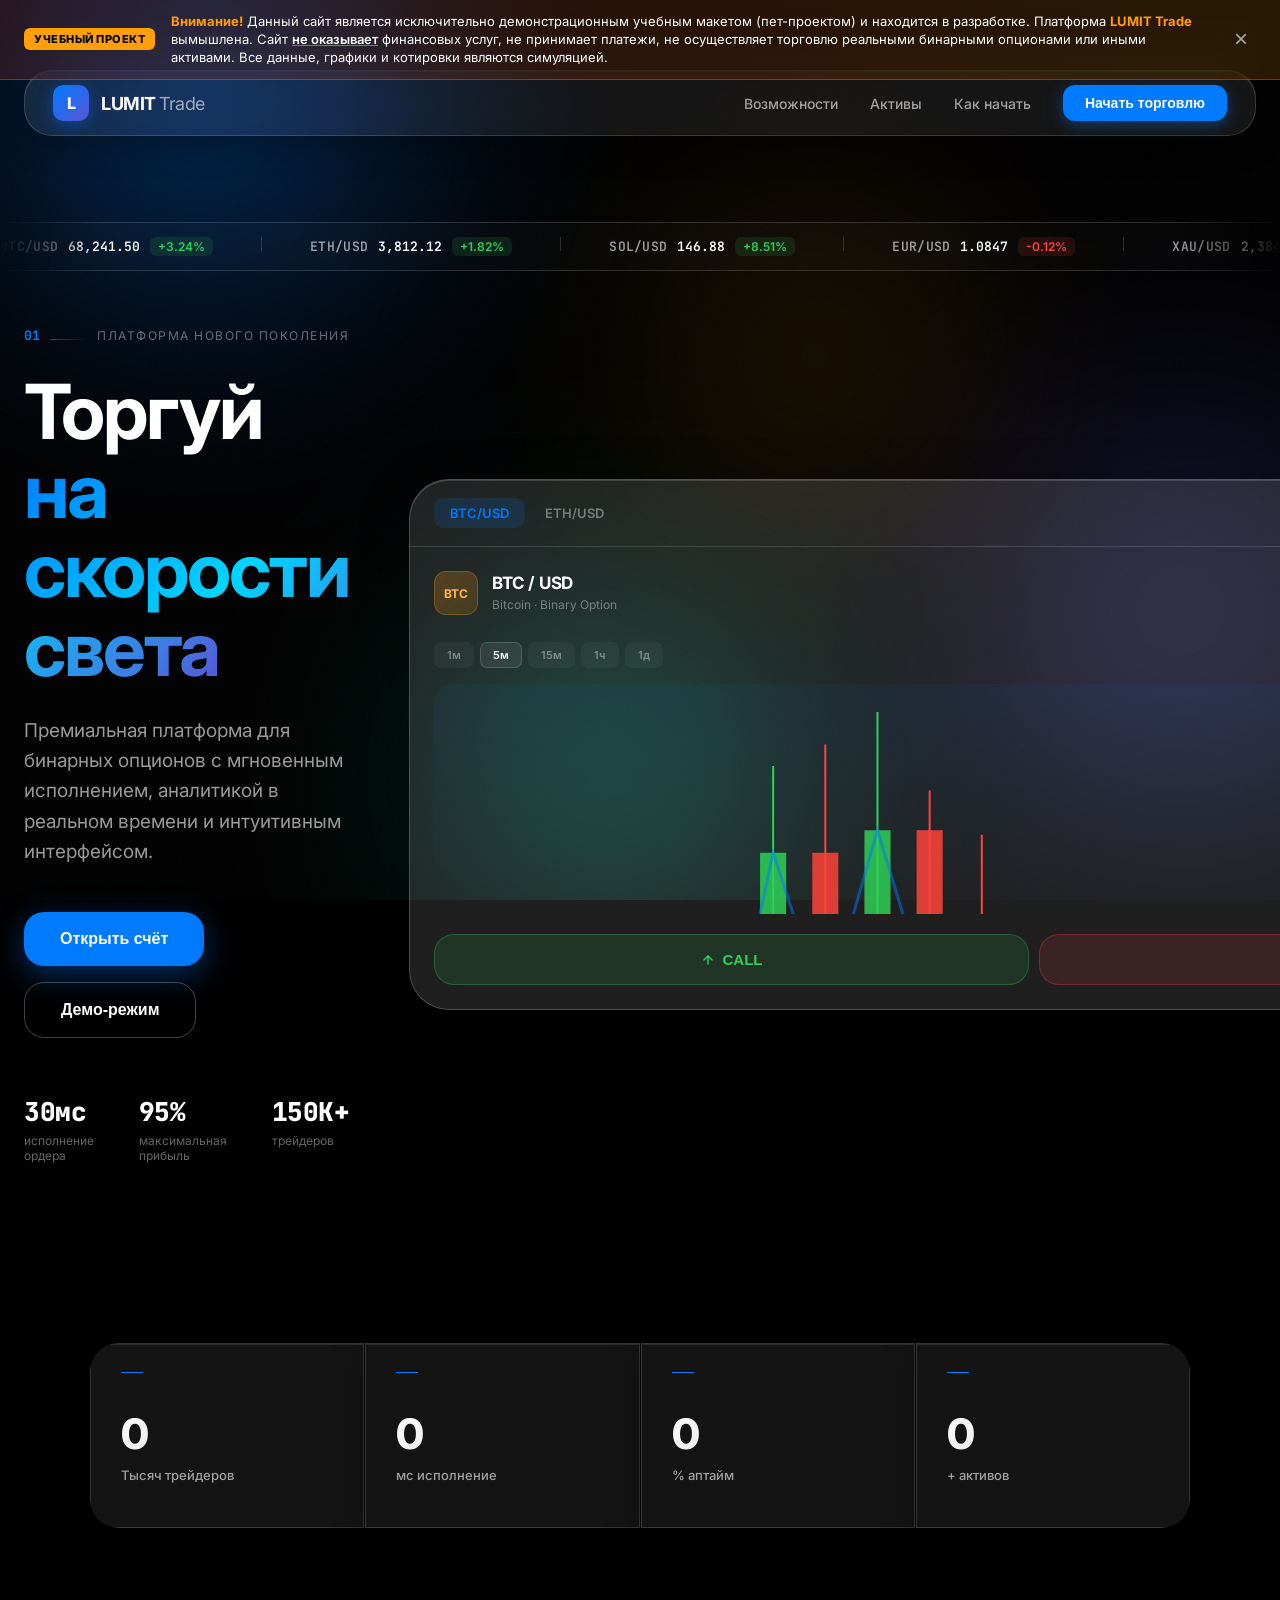
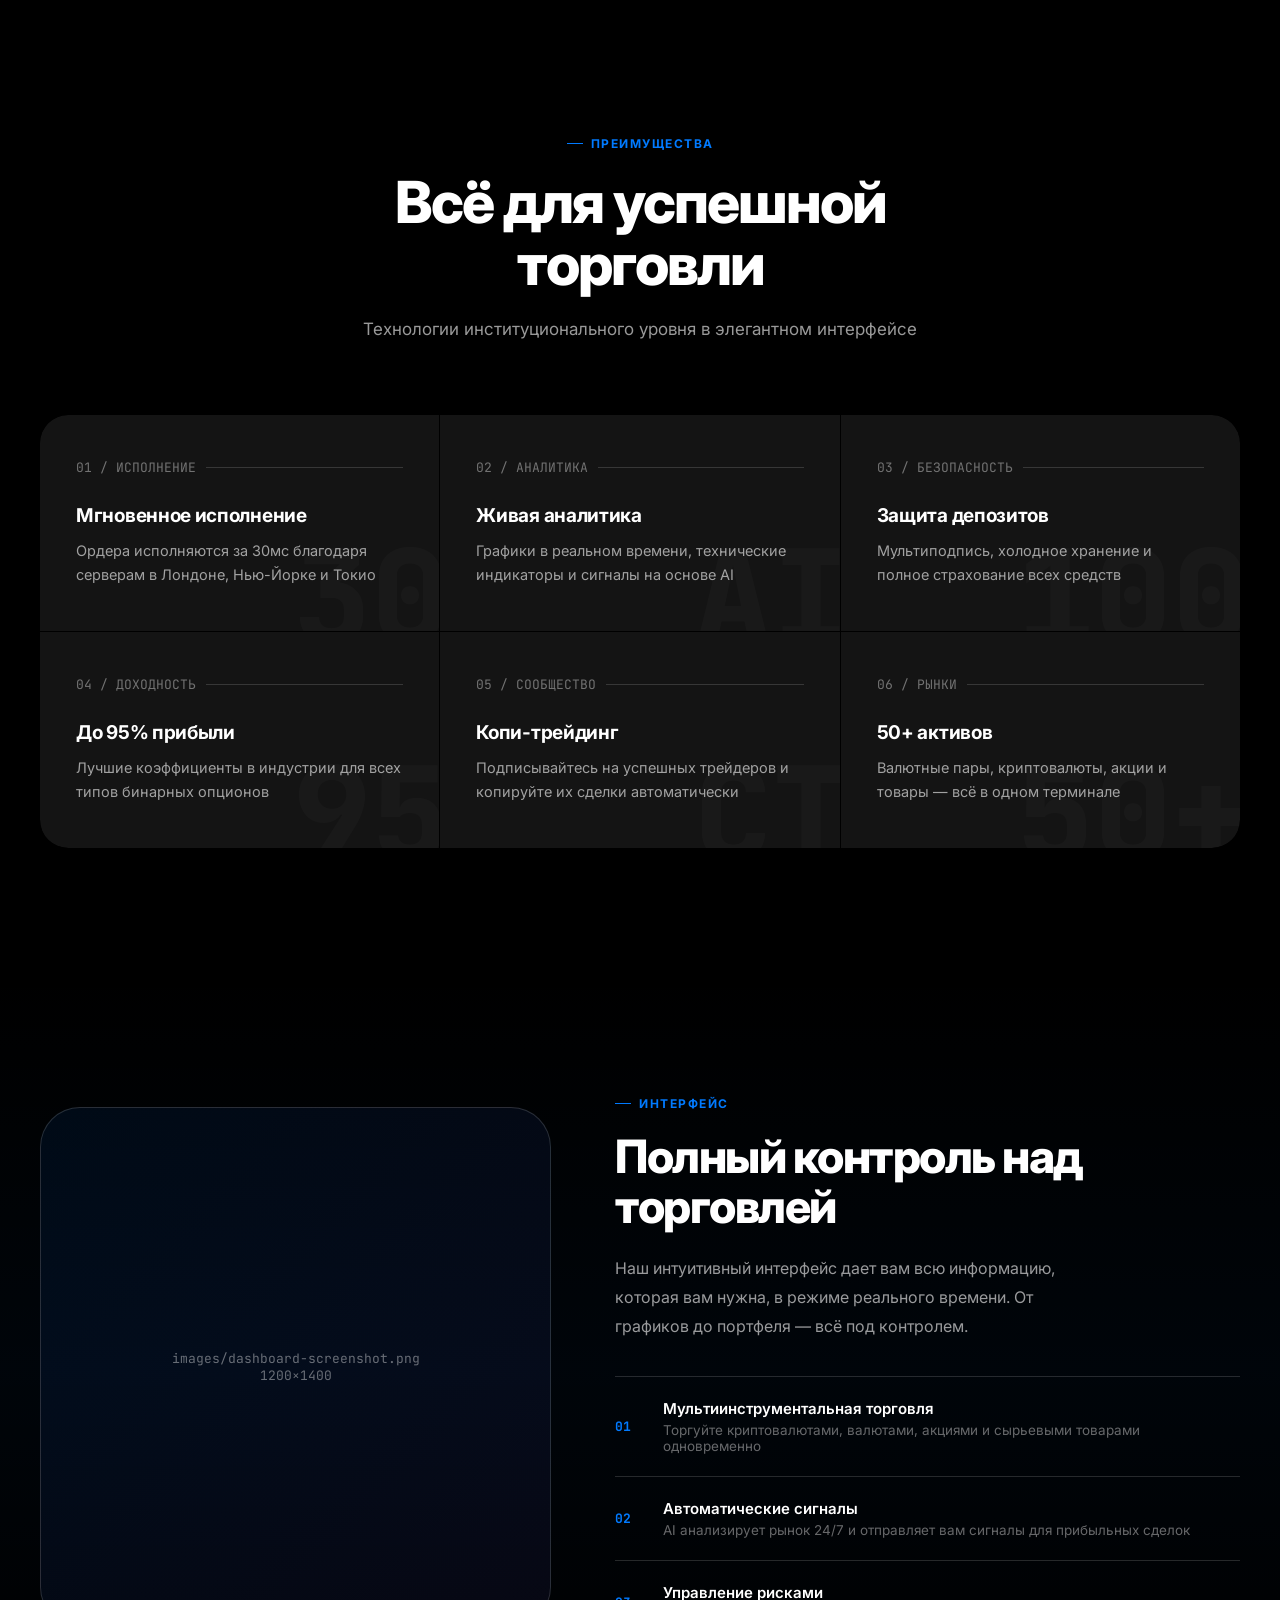
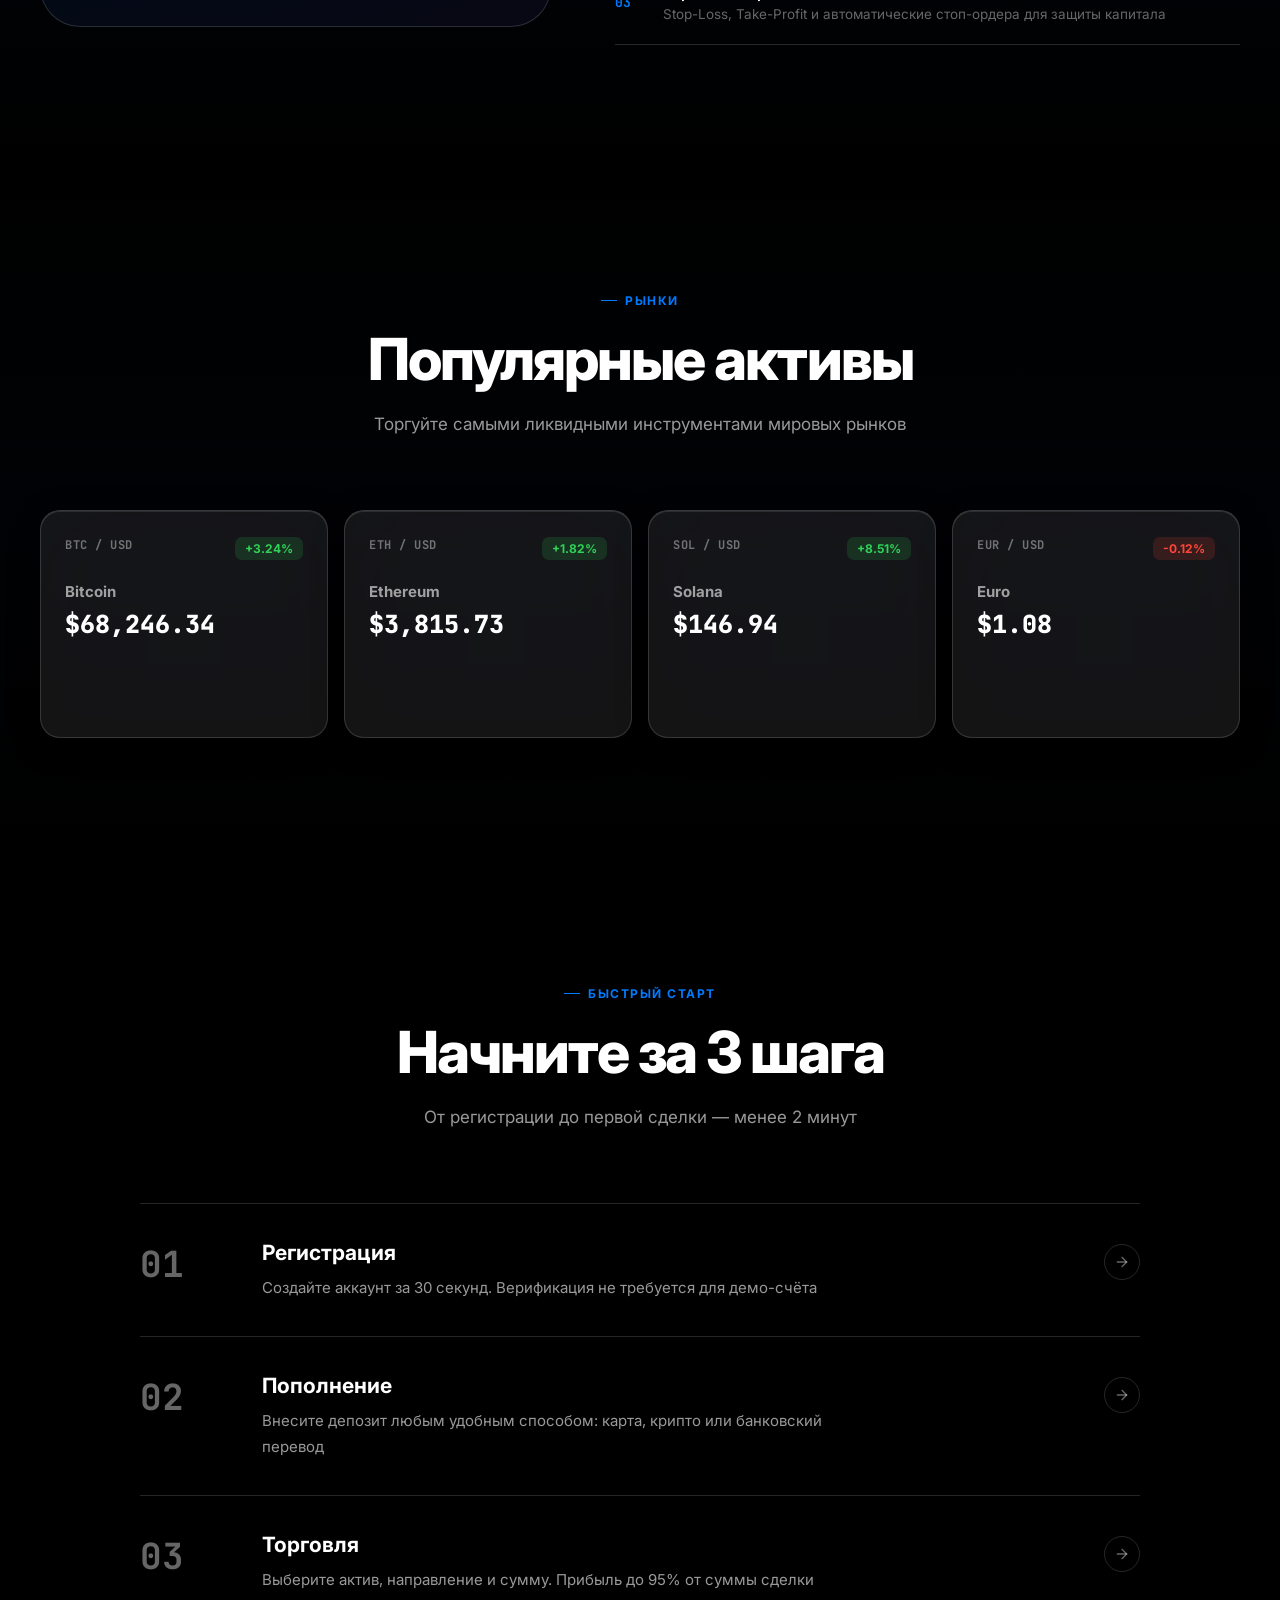
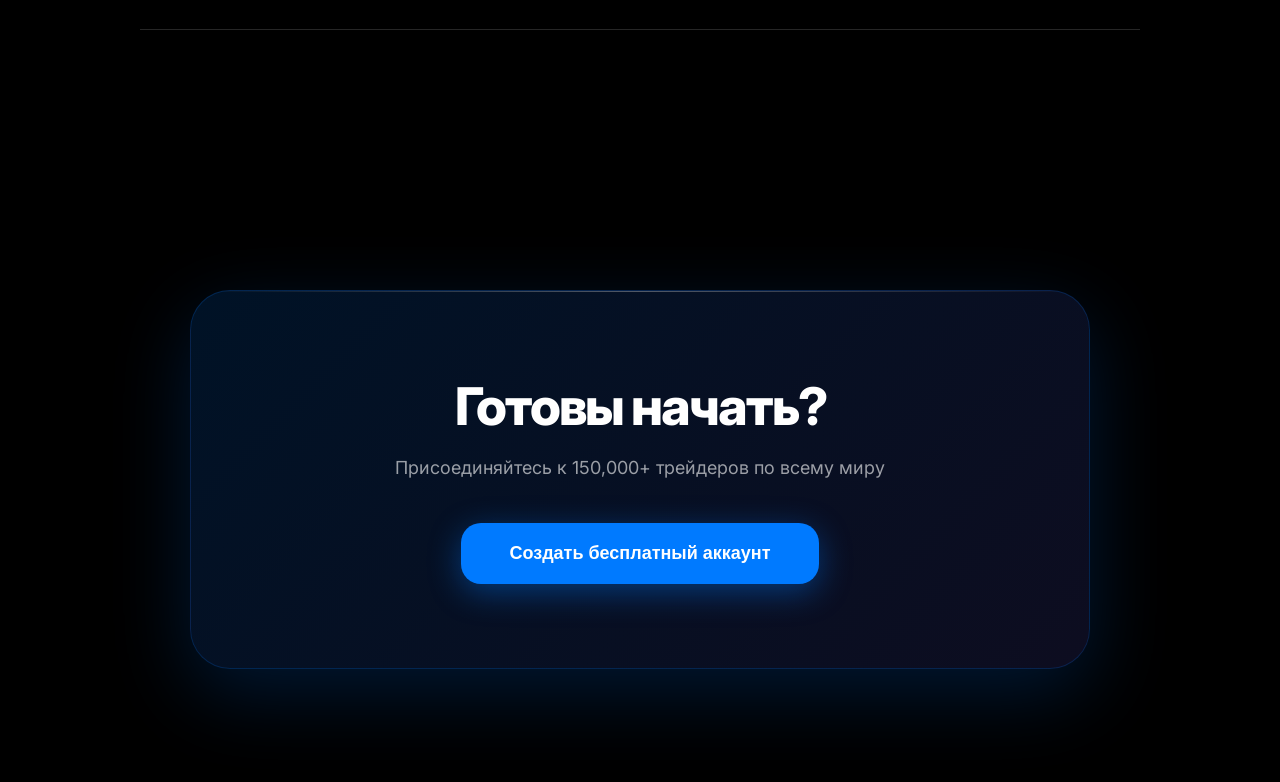
==== commit 8d50ab7f: "Update index.html" ====
--- a/index.html
+++ b/index.html
@@ -61,7 +61,8 @@
         <p>Премиальная платформа для бинарных опционов с мгновенным исполнением, аналитикой в реальном времени и интуитивным интерфейсом.</p>
         <div class="hero-buttons">
           <button class="btn-primary" onclick="openModal()">Открыть счёт</button>
-          <button class="btn-secondary" onclick="window.location.href='http://localhost:3030/term'">Демо-режим</button>
+          <!-- <button class="btn-secondary" onclick="window.location.href='http://localhost:3030/terminal'">Демо-режим</button> -->
+          <button class="btn-secondary" onclick="window.location.href='terminal.html'">Демо-режим</button>
         </div>
         <div class="hero-microstats">
           <div class="micro-stat">
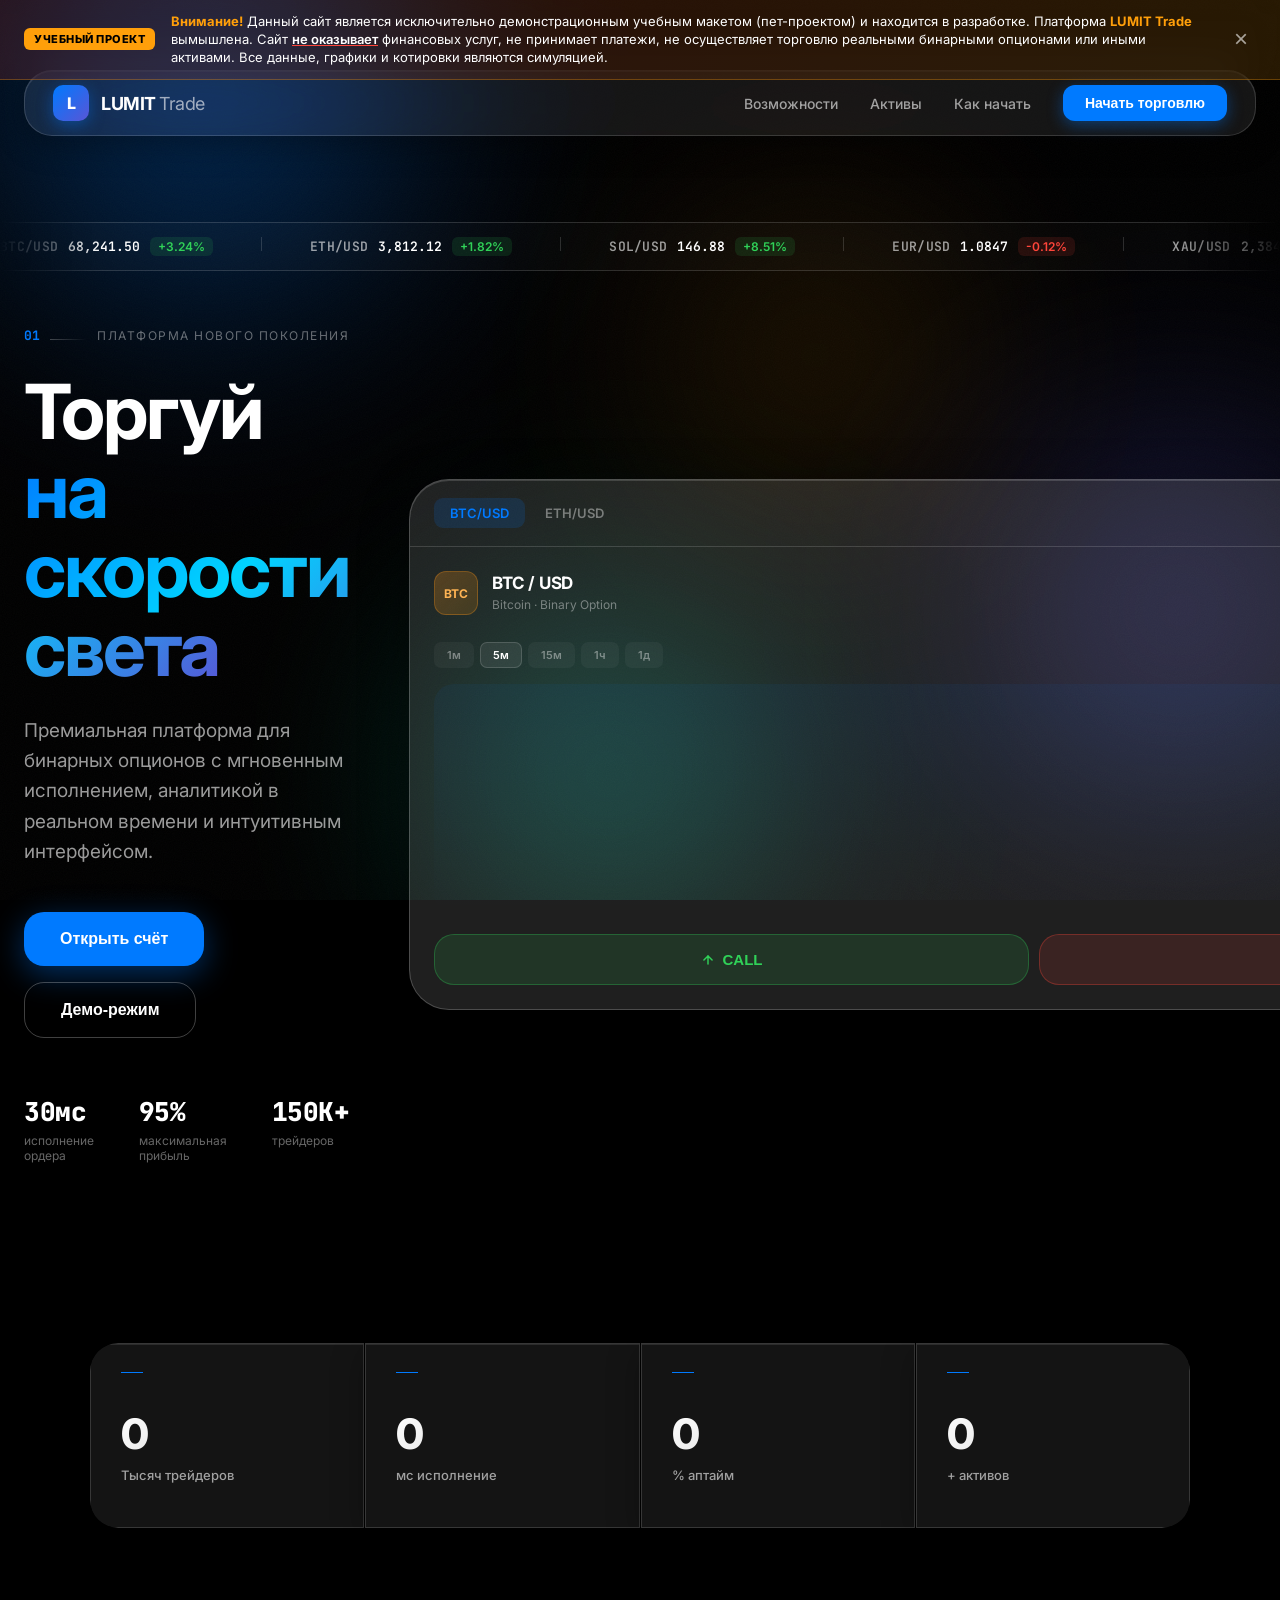
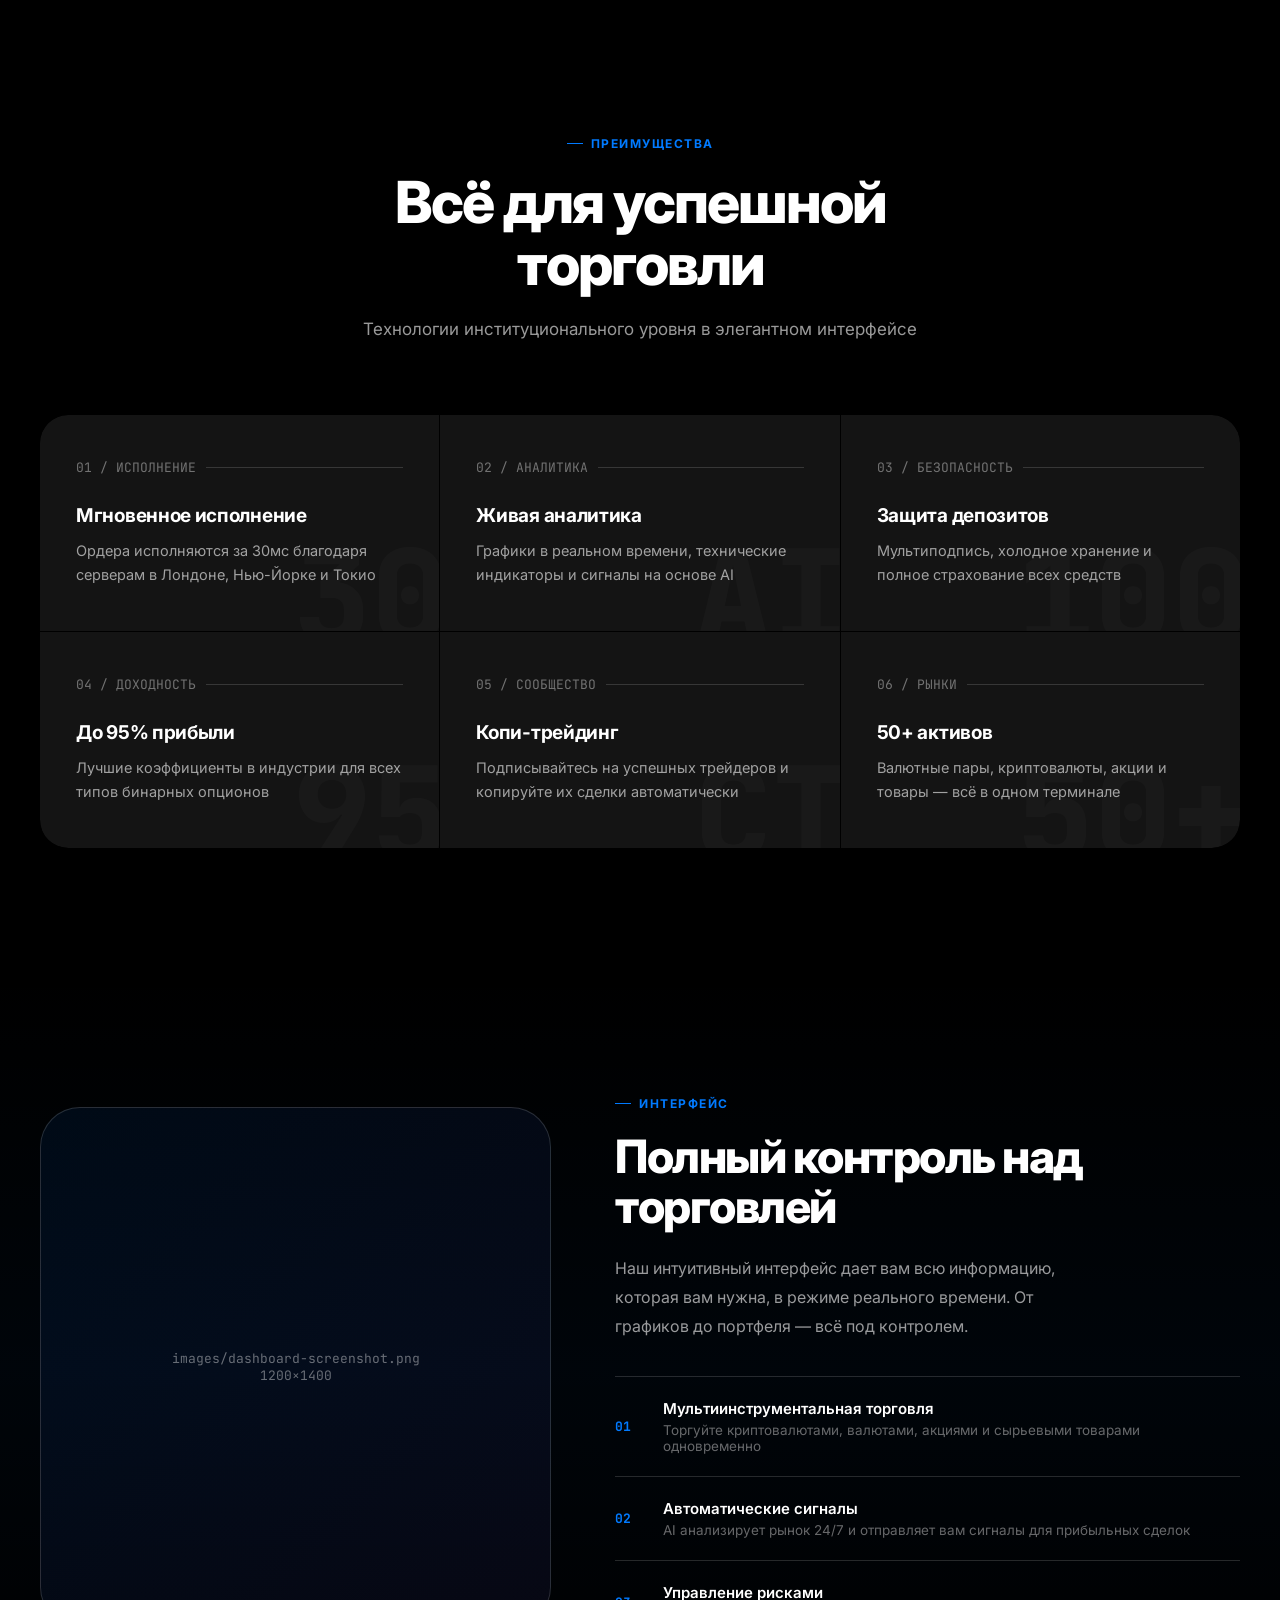
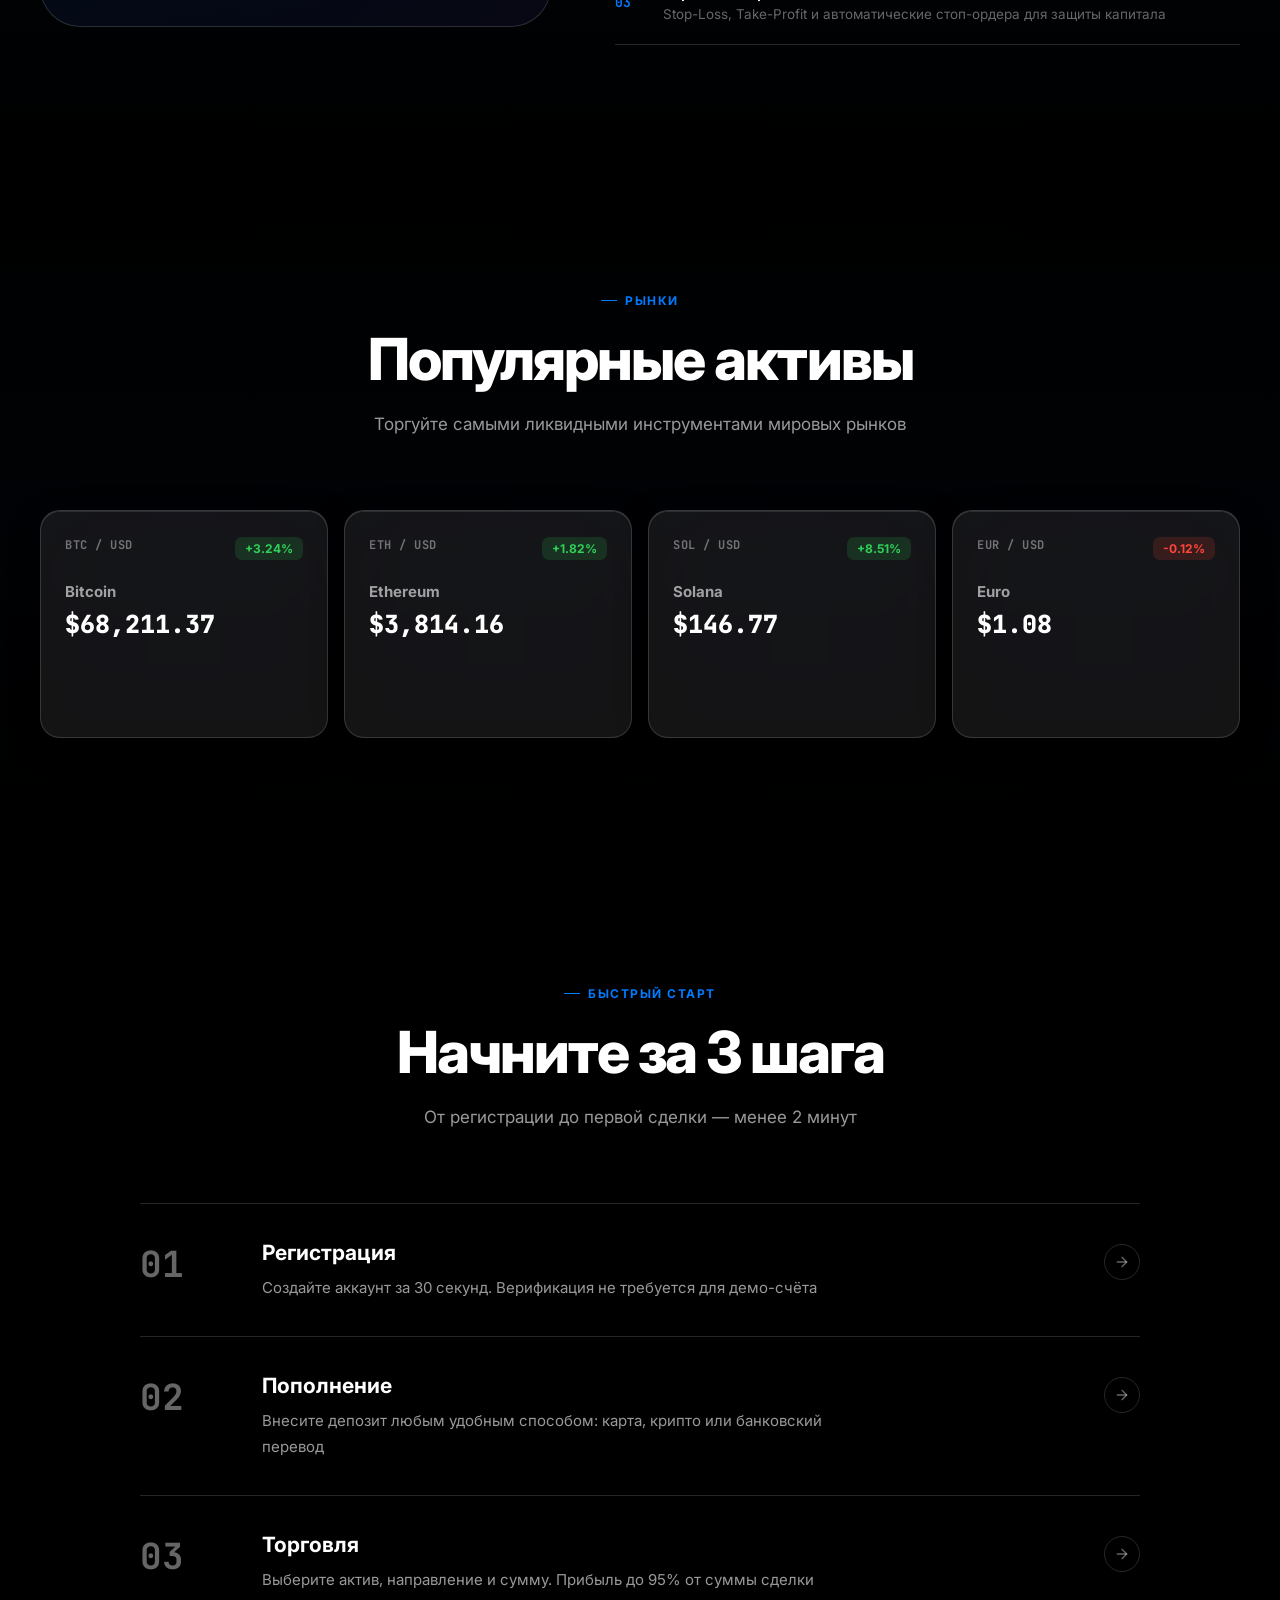
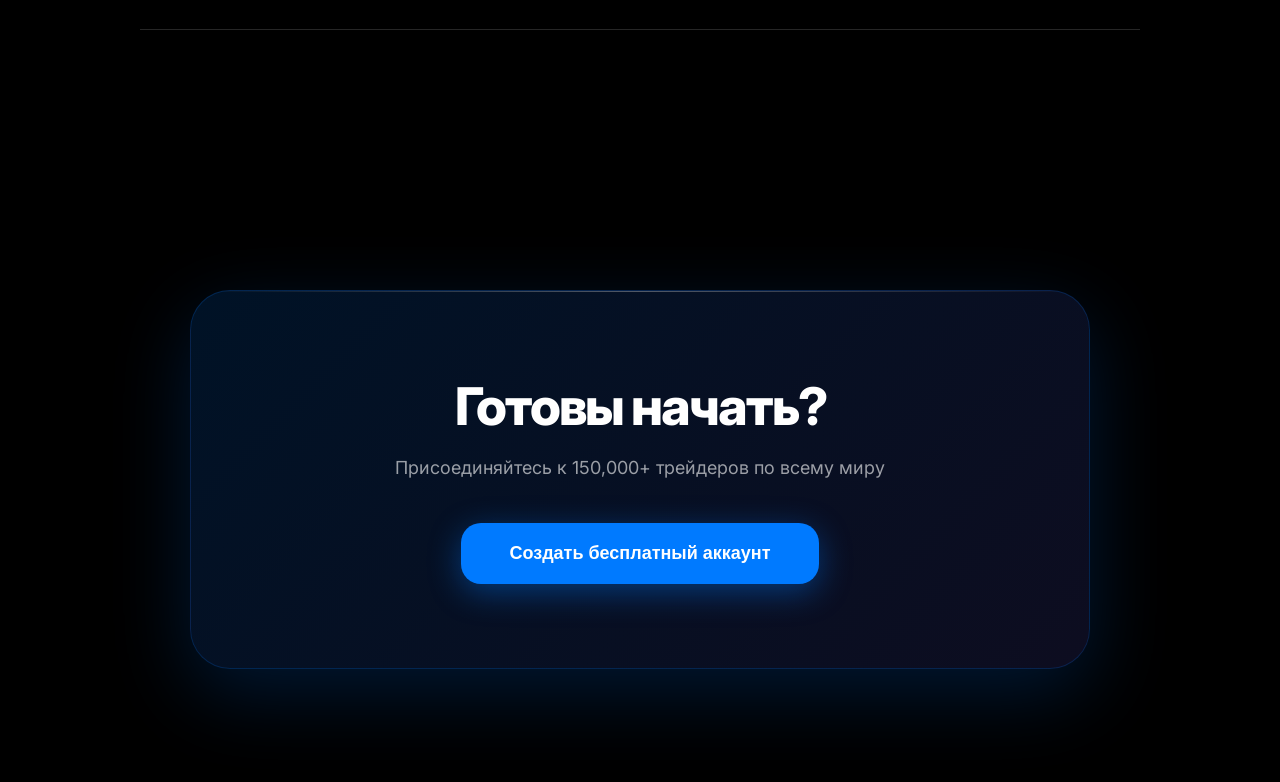
==== commit 02f26c75: "Индекс Адаптировал индекс" ====
--- a/index.html
+++ b/index.html
@@ -4,7 +4,9 @@
     <meta charset="UTF-8">
     <meta name="viewport" content="width=device-width, initial-scale=1.0">
     <title>LUMIT Trade — Binary Options Platform</title>
-    <link href="https://fonts.googleapis.com/css2?family=Inter:wght@300;400;500;600;700;800;900&family=JetBrains+Mono:wght@400;500;600;700&display=swap" rel="stylesheet">
+    <link
+      href="https://fonts.googleapis.com/css2?family=Inter:wght@300;400;500;600;700;800;900&family=JetBrains+Mono:wght@400;500;600;700&display=swap"
+      rel="stylesheet">
     <link rel="stylesheet" href="css/index.css">
     <script defer src="scripts/index-script.js"></script>
   </head>
@@ -13,11 +15,15 @@
       <div class="rkn-disclaimer-content">
         <div class="rkn-badge">УЧЕБНЫЙ ПРОЕКТ</div>
         <p class="rkn-text">
-          <strong>Внимание!</strong> Данный сайт является исключительно демонстрационным учебным макетом (пет-проектом) и находится в разработке.
-          Платформа <strong>LUMIT Trade</strong> вымышлена. Сайт <u>не оказывает</u> финансовых услуг, не принимает платежи,
-          не осуществляет торговлю реальными бинарными опционами или иными активами. Все данные, графики и котировки являются симуляцией.
+          <strong>Внимание!</strong> Данный сайт является исключительно демонстрационным учебным макетом (пет-проектом) и
+          находится в разработке.
+          Платформа <strong>LUMIT Trade</strong> вымышлена. Сайт <u>не оказывает</u> финансовых услуг, не принимает
+          платежи,
+          не осуществляет торговлю реальными бинарными опционами или иными активами. Все данные, графики и котировки
+          являются симуляцией.
         </p>
-        <button class="rkn-close-btn" onclick="this.parentElement.parentElement.style.display='none'; document.body.classList.add('has-no-banner');">&times;</button>
+        <button class="rkn-close-btn"
+          onclick="this.parentElement.parentElement.style.display='none'; document.body.classList.add('has-no-banner');">&times;</button>
       </div>
     </div>
 
@@ -58,7 +64,8 @@
           Торгуй<br>
           <span class="gradient-text">на скорости света</span>
         </h1>
-        <p>Премиальная платформа для бинарных опционов с мгновенным исполнением, аналитикой в реальном времени и интуитивным интерфейсом.</p>
+        <p>Премиальная платформа для бинарных опционов с мгновенным исполнением, аналитикой в реальном времени и
+          интуитивным интерфейсом.</p>
         <div class="hero-buttons">
           <button class="btn-primary" onclick="openModal()">Открыть счёт</button>
           <!-- <button class="btn-secondary" onclick="window.location.href='http://localhost:3030/terminal'">Демо-режим</button> -->
@@ -79,7 +86,6 @@
           </div>
         </div>
       </div>
-
       <div class="hero-visual">
         <div class="terminal-card glass-strong">
           <div class="terminal-topbar">
@@ -119,11 +125,19 @@
             </div>
             <div class="trading-actions">
               <button class="btn-trade btn-call">
-                <svg width="14" height="14" viewBox="0 0 24 24" fill="none" stroke="currentColor" stroke-width="2.5" stroke-linecap="round" stroke-linejoin="round"><line x1="12" y1="19" x2="12" y2="5"/><polyline points="5 12 12 5 19 12"/></svg>
+                <svg width="14" height="14" viewBox="0 0 24 24" fill="none" stroke="currentColor" stroke-width="2.5"
+                  stroke-linecap="round" stroke-linejoin="round">
+                  <line x1="12" y1="19" x2="12" y2="5" />
+                  <polyline points="5 12 12 5 19 12" />
+                </svg>
                 CALL
               </button>
               <button class="btn-trade btn-put">
-                <svg width="14" height="14" viewBox="0 0 24 24" fill="none" stroke="currentColor" stroke-width="2.5" stroke-linecap="round" stroke-linejoin="round"><line x1="12" y1="5" x2="12" y2="19"/><polyline points="19 12 12 19 5 12"/></svg>
+                <svg width="14" height="14" viewBox="0 0 24 24" fill="none" stroke="currentColor" stroke-width="2.5"
+                  stroke-linecap="round" stroke-linejoin="round">
+                  <line x1="12" y1="5" x2="12" y2="19" />
+                  <polyline points="19 12 12 19 5 12" />
+                </svg>
                 PUT
               </button>
             </div>
@@ -238,19 +252,22 @@
       <div class="showcase-grid">
         <div class="showcase-image reveal">
           <!--
-            ПУТЬ ДЛЯ ИЗОБРАЖЕНИЯ:
-            Положите файл сюда: images/dashboard-screenshot.png
-            Рекомендуемый размер: 1200x1400px (вертикальная ориентация), формат PNG или WEBP
-          -->
-          <img src="images/dashboard-screenshot.png" alt="Интерфейс платформы LUMIT Trade" onerror="this.style.display='none'; this.nextElementSibling.style.display='flex';">
-          <div class="img-fallback" style="display:none; flex-direction:column; align-items:center; justify-content:center; height:100%;">
+              ПУТЬ ДЛЯ ИЗОБРАЖЕНИЯ:
+              Положите файл сюда: images/dashboard-screenshot.png
+              Рекомендуемый размер: 1200x1400px (вертикальная ориентация), формат PNG или WEBP
+            -->
+          <img src="images/dashboard-screenshot.png" alt="Интерфейс платформы LUMIT Trade"
+            onerror="this.style.display='none'; this.nextElementSibling.style.display='flex';">
+          <div class="img-fallback"
+            style="display:none; flex-direction:column; align-items:center; justify-content:center; height:100%;">
             images/dashboard-screenshot.png<br>1200×1400
           </div>
         </div>
         <div class="showcase-content reveal">
           <div class="section-label">Интерфейс</div>
           <h2>Полный контроль над торговлей</h2>
-          <p>Наш интуитивный интерфейс дает вам всю информацию, которая вам нужна, в режиме реального времени. От графиков до портфеля — всё под контролем.</p>
+          <p>Наш интуитивный интерфейс дает вам всю информацию, которая вам нужна, в режиме реального времени. От графиков
+            до портфеля — всё под контролем.</p>
 
           <div class="showcase-features">
             <div class="showcase-feature">
@@ -305,7 +322,11 @@
             <p>Создайте аккаунт за 30 секунд. Верификация не требуется для демо-счёта</p>
           </div>
           <div class="step-arrow">
-            <svg width="16" height="16" viewBox="0 0 24 24" fill="none" stroke="currentColor" stroke-width="2" stroke-linecap="round" stroke-linejoin="round"><line x1="5" y1="12" x2="19" y2="12"/><polyline points="12 5 19 12 12 19"/></svg>
+            <svg width="16" height="16" viewBox="0 0 24 24" fill="none" stroke="currentColor" stroke-width="2"
+              stroke-linecap="round" stroke-linejoin="round">
+              <line x1="5" y1="12" x2="19" y2="12" />
+              <polyline points="12 5 19 12 12 19" />
+            </svg>
           </div>
         </div>
         <div class="step-row reveal">
@@ -315,7 +336,11 @@
             <p>Внесите депозит любым удобным способом: карта, крипто или банковский перевод</p>
           </div>
           <div class="step-arrow">
-            <svg width="16" height="16" viewBox="0 0 24 24" fill="none" stroke="currentColor" stroke-width="2" stroke-linecap="round" stroke-linejoin="round"><line x1="5" y1="12" x2="19" y2="12"/><polyline points="12 5 19 12 12 19"/></svg>
+            <svg width="16" height="16" viewBox="0 0 24 24" fill="none" stroke="currentColor" stroke-width="2"
+              stroke-linecap="round" stroke-linejoin="round">
+              <line x1="5" y1="12" x2="19" y2="12" />
+              <polyline points="12 5 19 12 12 19" />
+            </svg>
           </div>
         </div>
         <div class="step-row reveal">
@@ -325,7 +350,11 @@
             <p>Выберите актив, направление и сумму. Прибыль до 95% от суммы сделки</p>
           </div>
           <div class="step-arrow">
-            <svg width="16" height="16" viewBox="0 0 24 24" fill="none" stroke="currentColor" stroke-width="2" stroke-linecap="round" stroke-linejoin="round"><line x1="5" y1="12" x2="19" y2="12"/><polyline points="12 5 19 12 12 19"/></svg>
+            <svg width="16" height="16" viewBox="0 0 24 24" fill="none" stroke="currentColor" stroke-width="2"
+              stroke-linecap="round" stroke-linejoin="round">
+              <line x1="5" y1="12" x2="19" y2="12" />
+              <polyline points="12 5 19 12 12 19" />
+            </svg>
           </div>
         </div>
       </div>
@@ -335,7 +364,8 @@
       <div class="cta-card reveal">
         <h2>Готовы начать?</h2>
         <p>Присоединяйтесь к 150,000+ трейдеров по всему миру</p>
-        <button class="btn-primary" style="font-size: 18px; padding: 20px 48px;" onclick="openModal()">Создать бесплатный аккаунт</button>
+        <button class="btn-primary create-account" style="font-size: 18px; padding: 20px 48px;" onclick="openModal()">Создать бесплатный
+          аккаунт</button>
       </div>
     </section>
 
@@ -343,7 +373,7 @@
       <div class="footer-content">
         <a href="#" class="logo">
           <div class="logo-icon">L</div>
-          <div class="logo-text">LUMIT <span>Trade</span></div>
+          <div class="logo-text foot">LUMIT <span>Trade</span></div>
         </a>
         <div class="footer-links">
           <a href="#">Условия</a>
--- a/css/index.css
+++ b/css/index.css
@@ -21,16 +21,20 @@
     --banner-height: 54px;
 }
 
-body.has-no-banner { 
-    --banner-height: 0px; 
-}
-
-*, *::before, *::after { 
-    margin: 0; padding: 0; box-sizing: border-box; 
-}
-
-html { 
-    scroll-behavior: smooth; 
+body.has-no-banner {
+    --banner-height: 0px;
+}
+
+*,
+*::before,
+*::after {
+    margin: 0;
+    padding: 0;
+    box-sizing: border-box;
+}
+
+html {
+    scroll-behavior: smooth;
 }
 
 body {
@@ -42,74 +46,92 @@
     -moz-osx-font-smoothing: grayscale;
 }
 
-.mono { 
-    font-family: 'JetBrains Mono', monospace; 
+.mono {
+    font-family: 'JetBrains Mono', monospace;
 }
 
 /* --- AMBIENT BACKGROUND --- */
-.ambient-bg { 
-    position: fixed; 
-    inset: 0; 
-    z-index: -1; 
-    overflow: hidden; 
-}
-
-.ambient-orb { 
-    position: absolute; 
-    border-radius: 50%; 
-    filter: blur(120px); 
-    opacity: 0.5; 
-    animation: float 20s ease-in-out infinite; 
-}
-
-.ambient-orb:nth-child(1) { 
-    width: 600px; 
-    height: 600px; 
-    background: radial-gradient(circle, var(--accent) 0%, transparent 70%); 
-    top: -200px; 
-    left: -100px; 
-    animation-delay: 0s; 
-}
-
-.ambient-orb:nth-child(2) { 
-    width: 500px; 
-    height: 500px; 
-    background: radial-gradient(circle, var(--accent-secondary) 0%, transparent 70%); 
-    top: 40%; 
-    right: -150px; 
-    animation-delay: -7s; 
-}
-
-.ambient-orb:nth-child(3) { 
-    width: 450px; 
-    height: 450px; 
-    background: radial-gradient(circle, #00d4aa 0%, transparent 70%); 
-    bottom: -100px; 
-    left: 30%; 
-    animation-delay: -14s; 
-}
-
-.ambient-orb:nth-child(4) { 
-    width: 350px; 
-    height: 350px; 
-    background: radial-gradient(circle, var(--orange) 0%, transparent 70%); 
-    top: 20%; 
-    left: 50%; 
-    animation-delay: -3s; 
-    opacity: 0.3; 
+.ambient-bg {
+    position: fixed;
+    inset: 0;
+    z-index: -1;
+    overflow: hidden;
+}
+
+.ambient-orb {
+    position: absolute;
+    border-radius: 50%;
+    filter: blur(120px);
+    opacity: 0.5;
+    animation: float 20s ease-in-out infinite;
+}
+
+.ambient-orb:nth-child(1) {
+    width: 600px;
+    height: 600px;
+    background: radial-gradient(circle, var(--accent) 0%, transparent 70%);
+    top: -200px;
+    left: -100px;
+    animation-delay: 0s;
+}
+
+.ambient-orb:nth-child(2) {
+    width: 500px;
+    height: 500px;
+    background: radial-gradient(circle, var(--accent-secondary) 0%, transparent 70%);
+    top: 40%;
+    right: -150px;
+    animation-delay: -7s;
+}
+
+.ambient-orb:nth-child(3) {
+    width: 450px;
+    height: 450px;
+    background: radial-gradient(circle, #00d4aa 0%, transparent 70%);
+    bottom: -100px;
+    left: 30%;
+    animation-delay: -14s;
+}
+
+.ambient-orb:nth-child(4) {
+    width: 350px;
+    height: 350px;
+    background: radial-gradient(circle, var(--orange) 0%, transparent 70%);
+    top: 20%;
+    left: 50%;
+    animation-delay: -3s;
+    opacity: 0.3;
 }
 
 @keyframes float {
-    0%, 100% { transform: translate(0, 0) scale(1); }
-    25% { transform: translate(50px, -30px) scale(1.05); }
-    50% { transform: translate(-30px, 50px) scale(0.95); }
-    75% { transform: translate(40px, 20px) scale(1.02); }
+
+    0%,
+    100% {
+        transform: translate(0, 0) scale(1);
+    }
+
+    25% {
+        transform: translate(50px, -30px) scale(1.05);
+    }
+
+    50% {
+        transform: translate(-30px, 50px) scale(0.95);
+    }
+
+    75% {
+        transform: translate(40px, 20px) scale(1.02);
+    }
 }
 
 .noise-overlay {
-    position: fixed; inset: 0; z-index: 0; opacity: 0.03; pointer-events: none;
+    position: fixed;
+    inset: 0;
+    z-index: 0;
+    opacity: 0.03;
+    pointer-events: none;
     background-image: url("data:image/svg+xml,%3Csvg viewBox='0 0 256 256' xmlns='http://www.w3.org/2000/svg'%3E%3Cfilter id='noise'%3E%3CfeTurbulence type='fractalNoise' baseFrequency='0.9' numOctaves='4' stitchTiles='stitch'/%3E%3C/filter%3E%3Crect width='100%25' height='100%25' filter='url(%23noise)'/%3E%3C/svg%3E");
-    background-repeat: repeat; background-size: 256px 256px;
+    background-repeat: repeat;
+    background-size: 256px 256px;
 }
 
 /* --- GLASS UTILITIES --- */
@@ -146,77 +168,78 @@
     transition: top 0.3s ease, width 0.4s cubic-bezier(0.4, 0, 0.2, 1), background 0.4s;
 }
 
-header.scrolled { 
-    top: calc(var(--banner-height) + 8px); 
-    width: calc(100% - 32px); 
-    background: rgba(20, 20, 20, 0.7); 
-}
-
-.logo { 
-    display: flex; 
-    align-items: center; 
-    gap: 12px; 
-    text-decoration: none; 
-    color: var(--text-primary); 
+header.scrolled {
+    top: calc(var(--banner-height) + 8px);
+    width: calc(100% - 32px);
+    background: rgba(20, 20, 20, 0.7);
+}
+
+.logo {
+    display: flex;
+    align-items: center;
+    gap: 12px;
+    text-decoration: none;
+    color: var(--text-primary);
 }
 
 .logo-icon {
-    width: 36px; 
+    width: 36px;
     height: 36px;
     background: linear-gradient(135deg, var(--accent), var(--accent-secondary));
     border-radius: 10px;
-    display: flex; 
-    align-items: center; 
+    display: flex;
+    align-items: center;
     justify-content: center;
-    font-weight: 800; 
+    font-weight: 800;
     font-size: 16px;
     box-shadow: 0 4px 16px var(--accent-glow);
 }
 
-.logo-text { 
-    font-weight: 700; 
-    font-size: 18px; 
-    letter-spacing: -0.5px; 
-}
-
-.logo-text span { 
-    color: var(--text-secondary); 
-    font-weight: 400; 
-}
-
-nav { 
-    display: flex;
-    gap: 32px; 
-    align-items: center; 
-}
-
-nav a { 
-    color: var(--text-secondary); 
-    text-decoration: none; 
-    font-size: 14px; 
-    font-weight: 500; 
-    transition: color 0.3s; 
-}
-
-nav a:hover { 
-    color: var(--text-primary); 
+.logo-text {
+    font-weight: 700;
+    font-size: 18px;
+    letter-spacing: -0.5px;
+}
+
+.logo-text span {
+    color: var(--text-secondary);
+    font-weight: 400;
+}
+
+nav {
+    display: flex;
+    gap: 32px;
+    align-items: center;
+}
+
+nav a {
+    color: var(--text-secondary);
+    text-decoration: none;
+    font-size: 14px;
+    font-weight: 500;
+    transition: color 0.3s;
+}
+
+nav a:hover {
+    color: var(--text-primary);
 }
 
 .btn-header {
-    padding: 10px 22px; 
-    background: var(--accent); 
-    color: white; 
+    padding: 10px 22px;
+    background: var(--accent);
+    color: white;
     border: none;
-    border-radius: var(--radius-sm); 
-    font-weight: 600; 
-    font-size: 14px; 
+    border-radius: var(--radius-sm);
+    font-weight: 600;
+    font-size: 14px;
     cursor: pointer;
-    transition: all 0.3s; 
+    transition: all 0.3s;
     box-shadow: 0 4px 16px var(--accent-glow);
 }
-.btn-header:hover { 
-    transform: scale(1.05); 
-    box-shadow: 0 6px 24px var(--accent-glow); 
+
+.btn-header:hover {
+    transform: scale(1.05);
+    box-shadow: 0 6px 24px var(--accent-glow);
 }
 
 /* --- TICKER MARQUEE --- */
@@ -241,8 +264,13 @@
 }
 
 @keyframes ticker-scroll {
-    from { transform: translateX(0); }
-    to { transform: translateX(-50%); }
+    from {
+        transform: translateX(0);
+    }
+
+    to {
+        transform: translateX(-50%);
+    }
 }
 
 .ticker-item {
@@ -253,37 +281,37 @@
     white-space: nowrap;
 }
 
-.ticker-item .t-name { 
-    color: var(--text-secondary); 
-    font-weight: 600; 
-    letter-spacing: 0.3px; 
-}
-
-.ticker-item .t-price { 
-    font-weight: 600; 
-}
-
-.ticker-item .t-change { 
-    font-weight: 600; 
-    font-size: 12px; 
-    padding: 2px 8px; 
-    border-radius: 6px; 
-}
-
-.ticker-item .t-change.up { 
-    color: var(--green); 
-    background: rgba(48, 209, 88, 0.12); 
-}
-
-.ticker-item .t-change.down { 
-    color: var(--red); 
-    background: rgba(255, 69, 58, 0.12); 
-}
-
-.ticker-divider { 
-    width: 1px; 
-    height: 14px; 
-    background: var(--glass-border); 
+.ticker-item .t-name {
+    color: var(--text-secondary);
+    font-weight: 600;
+    letter-spacing: 0.3px;
+}
+
+.ticker-item .t-price {
+    font-weight: 600;
+}
+
+.ticker-item .t-change {
+    font-weight: 600;
+    font-size: 12px;
+    padding: 2px 8px;
+    border-radius: 6px;
+}
+
+.ticker-item .t-change.up {
+    color: var(--green);
+    background: rgba(48, 209, 88, 0.12);
+}
+
+.ticker-item .t-change.down {
+    color: var(--red);
+    background: rgba(255, 69, 58, 0.12);
+}
+
+.ticker-divider {
+    width: 1px;
+    height: 14px;
+    background: var(--glass-border);
 }
 
 /* --- HERO --- */
@@ -299,8 +327,8 @@
     position: relative;
 }
 
-.hero-copy { 
-    text-align: left; 
+.hero-copy {
+    text-align: left;
 }
 
 .hero-index {
@@ -311,24 +339,24 @@
     animation: fadeInUp 0.8s ease-out;
 }
 
-.hero-index .idx-num { 
-    font-size: 13px; 
-    color: var(--accent); 
-    font-weight: 700; 
-}
-
-.hero-index .idx-line { 
-    flex: 1; 
-    height: 1px; 
-    background: linear-gradient(90deg, var(--glass-border-light), transparent); 
-    max-width: 120px; 
-}
-
-.hero-index .idx-label { 
-    font-size: 12px; 
-    color: var(--text-tertiary); 
-    text-transform: uppercase; 
-    letter-spacing: 1.5px; 
+.hero-index .idx-num {
+    font-size: 13px;
+    color: var(--accent);
+    font-weight: 700;
+}
+
+.hero-index .idx-line {
+    flex: 1;
+    height: 1px;
+    background: linear-gradient(90deg, var(--glass-border-light), transparent);
+    max-width: 120px;
+}
+
+.hero-index .idx-label {
+    font-size: 12px;
+    color: var(--text-tertiary);
+    text-transform: uppercase;
+    letter-spacing: 1.5px;
 }
 
 .hero h1 {
@@ -342,8 +370,8 @@
 
 .hero h1 .gradient-text {
     background: linear-gradient(135deg, var(--accent) 0%, #00d4ff 50%, var(--accent-secondary) 100%);
-    -webkit-background-clip: text; 
-    -webkit-text-fill-color: transparent; 
+    -webkit-background-clip: text;
+    -webkit-text-fill-color: transparent;
     background-clip: text;
 }
 
@@ -356,47 +384,47 @@
     animation: fadeInUp 0.8s ease-out 0.2s both;
 }
 
-.hero-buttons { 
-    display: flex; 
-    gap: 16px; 
-    flex-wrap: wrap; 
-    animation: fadeInUp 0.8s ease-out 0.3s both; 
-    margin-bottom: 56px; 
+.hero-buttons {
+    display: flex;
+    gap: 16px;
+    flex-wrap: wrap;
+    animation: fadeInUp 0.8s ease-out 0.3s both;
+    margin-bottom: 56px;
 }
 
 .btn-primary {
-    padding: 18px 36px; 
-    background: var(--accent); 
-    color: white; 
+    padding: 18px 36px;
+    background: var(--accent);
+    color: white;
     border: none;
-    border-radius: var(--radius-md); 
-    font-weight: 600; 
-    font-size: 16px; 
+    border-radius: var(--radius-md);
+    font-weight: 600;
+    font-size: 16px;
     cursor: pointer;
-    transition: all 0.3s cubic-bezier(0.4, 0, 0.2, 1); 
+    transition: all 0.3s cubic-bezier(0.4, 0, 0.2, 1);
     box-shadow: 0 8px 32px var(--accent-glow);
 }
 
-.btn-primary:hover { 
-    transform: translateY(-2px) scale(1.02); 
-    box-shadow: 0 12px 40px var(--accent-glow); 
+.btn-primary:hover {
+    transform: translateY(-2px) scale(1.02);
+    box-shadow: 0 12px 40px var(--accent-glow);
 }
 
 .btn-secondary {
-    padding: 18px 36px; 
-    background: transparent; 
+    padding: 18px 36px;
+    background: transparent;
     color: var(--text-primary);
-    border: 1px solid var(--glass-border-light); 
+    border: 1px solid var(--glass-border-light);
     border-radius: var(--radius-md);
-    font-weight: 600; 
-    font-size: 16px; 
-    cursor: pointer; 
+    font-weight: 600;
+    font-size: 16px;
+    cursor: pointer;
     transition: all 0.3s;
 }
 
-.btn-secondary:hover { 
-    background: var(--glass-bg); 
-    border-color: rgba(255, 255, 255, 0.3); 
+.btn-secondary:hover {
+    background: var(--glass-bg);
+    border-color: rgba(255, 255, 255, 0.3);
 }
 
 .hero-microstats {
@@ -410,17 +438,28 @@
     font-weight: 800;
     letter-spacing: -0.5px;
 }
+
 .micro-stat .micro-label {
     font-size: 12px;
     color: var(--text-tertiary);
     margin-top: 4px;
 }
 
-@keyframes fadeInUp { from { opacity: 0; transform: translateY(30px); } to { opacity: 1; transform: translateY(0); } }
+@keyframes fadeInUp {
+    from {
+        opacity: 0;
+        transform: translateY(30px);
+    }
+
+    to {
+        opacity: 1;
+        transform: translateY(0);
+    }
+}
 
 /* --- HERO VISUAL : TERMINAL CARD --- */
-.hero-visual { 
-    animation: fadeInUp 1s ease-out 0.5s both; 
+.hero-visual {
+    animation: fadeInUp 1s ease-out 0.5s both;
 }
 
 .terminal-card {
@@ -438,9 +477,9 @@
     border-bottom: 1px solid var(--glass-border);
 }
 
-.terminal-tabs { 
-    display: flex; 
-    gap: 4px; 
+.terminal-tabs {
+    display: flex;
+    gap: 4px;
 }
 
 .terminal-tab {
@@ -451,84 +490,85 @@
     color: var(--text-tertiary);
     cursor: pointer;
 }
-.terminal-tab.active { 
-    background: rgba(0, 122, 255, 0.15); 
-    color: var(--accent); 
-}
-
-.terminal-dot-group { 
-    display: flex; 
-    gap: 6px; 
-}
-
-.t-dot { 
-    width: 8px; 
-    height: 8px; 
-    border-radius: 50%; 
-    background: var(--glass-border-light); 
-}
-
-.terminal-body { 
-    padding: 24px; 
-}
-
-.trading-header { 
-    display: flex; 
-    justify-content: space-between; 
-    align-items: flex-start; 
-    margin-bottom: 20px; 
-}
-
-.trading-pair { 
-    display: flex; 
-    align-items: center; 
-    gap: 14px; 
+
+.terminal-tab.active {
+    background: rgba(0, 122, 255, 0.15);
+    color: var(--accent);
+}
+
+.terminal-dot-group {
+    display: flex;
+    gap: 6px;
+}
+
+.t-dot {
+    width: 8px;
+    height: 8px;
+    border-radius: 50%;
+    background: var(--glass-border-light);
+}
+
+.terminal-body {
+    padding: 24px;
+}
+
+.trading-header {
+    display: flex;
+    justify-content: space-between;
+    align-items: flex-start;
+    margin-bottom: 20px;
+}
+
+.trading-pair {
+    display: flex;
+    align-items: center;
+    gap: 14px;
 }
 
 .pair-icon {
-    width: 44px; 
+    width: 44px;
     height: 44px;
     background: linear-gradient(135deg, rgba(247, 147, 26, 0.25), rgba(255, 149, 0, 0.15));
     border: 1px solid rgba(247, 147, 26, 0.3);
     border-radius: 12px;
-    display: flex; 
-    align-items: center; 
+    display: flex;
+    align-items: center;
     justify-content: center;
-    font-weight: 700; 
-    font-size: 12px; 
-    letter-spacing: -0.3px; 
+    font-weight: 700;
+    font-size: 12px;
+    letter-spacing: -0.3px;
     color: #ffb454;
 }
 
-.pair-info h3 { 
-    font-size: 17px; 
-    font-weight: 700; 
-    letter-spacing: -0.2px; 
-}
-
-.pair-info span { 
-    font-size: 12px; 
-    color: var(--text-tertiary); 
-}
-
-.trading-price { 
-    text-align: right; 
-}
-
-.trading-price .price { 
-    font-size: 26px; 
-    font-weight: 800; 
-    font-variant-numeric: tabular-nums; 
-}
-
-.trading-price .change { 
-    font-size: 13px; 
-    color: var(--green); 
-    font-weight: 600; 
-    display: flex; 
-    align-items: center; 
-    justify-content: flex-end; 
-    gap: 4px; 
+.pair-info h3 {
+    font-size: 17px;
+    font-weight: 700;
+    letter-spacing: -0.2px;
+}
+
+.pair-info span {
+    font-size: 12px;
+    color: var(--text-tertiary);
+}
+
+.trading-price {
+    text-align: right;
+}
+
+.trading-price .price {
+    font-size: 26px;
+    font-weight: 800;
+    font-variant-numeric: tabular-nums;
+}
+
+.trading-price .change {
+    font-size: 13px;
+    color: var(--green);
+    font-weight: 600;
+    display: flex;
+    align-items: center;
+    justify-content: flex-end;
+    gap: 4px;
 }
 
 .timeframe-row {
@@ -543,14 +583,14 @@
     font-weight: 600;
     border-radius: 7px;
     color: var(--text-tertiary);
-    background: rgba(255,255,255,0.04);
+    background: rgba(255, 255, 255, 0.04);
     border: 1px solid transparent;
 }
 
-.tf-pill.active { 
-    color: var(--text-primary); 
-    background: rgba(255,255,255,0.08); 
-    border-color: var(--glass-border); 
+.tf-pill.active {
+    color: var(--text-primary);
+    background: rgba(255, 255, 255, 0.08);
+    border-color: var(--glass-border);
 }
 
 .chart-placeholder {
@@ -562,181 +602,183 @@
     background: linear-gradient(180deg, rgba(0, 122, 255, 0.06) 0%, transparent 100%);
 }
 
-.trading-actions { 
-    display: grid; 
-    grid-template-columns: 1fr 1fr; 
-    gap: 10px; 
+.trading-actions {
+    display: grid;
+    grid-template-columns: 1fr 1fr;
+    gap: 10px;
 }
 
 .btn-trade {
-    padding: 16px; 
-    border-radius: var(--radius-md); 
-    font-weight: 700; 
+    padding: 16px;
+    border-radius: var(--radius-md);
+    font-weight: 700;
     font-size: 15px;
-    cursor: pointer; 
-    transition: all 0.25s; 
-    display: flex; 
-    align-items: center; 
-    justify-content: center; 
+    cursor: pointer;
+    transition: all 0.25s;
+    display: flex;
+    align-items: center;
+    justify-content: center;
     gap: 8px;
 }
 
-.btn-call { 
-    background: rgba(48, 209, 88, 0.12); 
-    border: 1px solid rgba(48, 209, 88, 0.3); 
-    color: var(--green); 
-}
-
-.btn-call:hover { 
-    background: var(--green); 
-    color: #04210d; 
-    box-shadow: 0 0 28px rgba(48, 209, 88, 0.45); 
-    transform: translateY(-2px); 
-}
-
-.btn-put { 
-    background: rgba(255, 69, 58, 0.12); 
-    border: 1px solid rgba(255, 69, 58, 0.3); 
-    color: var(--red); 
-}
-
-.btn-put:hover { 
-    background: var(--red); 
-    color: #2a0604; 
-    box-shadow: 0 0 28px rgba(255, 69, 58, 0.45); 
-    transform: translateY(-2px); 
+.btn-call {
+    background: rgba(48, 209, 88, 0.12);
+    border: 1px solid rgba(48, 209, 88, 0.3);
+    color: var(--green);
+}
+
+.btn-call:hover {
+    background: var(--green);
+    color: #04210d;
+    box-shadow: 0 0 28px rgba(48, 209, 88, 0.45);
+    transform: translateY(-2px);
+}
+
+.btn-put {
+    background: rgba(255, 69, 58, 0.12);
+    border: 1px solid rgba(255, 69, 58, 0.3);
+    color: var(--red);
+}
+
+.btn-put:hover {
+    background: var(--red);
+    color: #2a0604;
+    box-shadow: 0 0 28px rgba(255, 69, 58, 0.45);
+    transform: translateY(-2px);
 }
 
 /* --- STATS BAR --- */
-.stats-bar { 
-    padding: 80px 24px; 
-    display: flex; 
-    justify-content: center; 
+.stats-bar {
+    padding: 80px 24px;
+    display: flex;
+    justify-content: center;
 }
 
 .stats-container {
-    display: grid; 
-    grid-template-columns: repeat(4, 1fr); 
+    display: grid;
+    grid-template-columns: repeat(4, 1fr);
     gap: 1px;
-    width: 100%; 
-    max-width: 1100px; 
-    border-radius: var(--radius-lg); 
+    width: 100%;
+    max-width: 1100px;
+    border-radius: var(--radius-lg);
     overflow: hidden;
 }
 
 .stat-item {
-    padding: 44px 30px; 
-    text-align: left; 
+    padding: 44px 30px;
+    text-align: left;
     background: var(--glass-bg);
-    backdrop-filter: blur(40px) saturate(180%); 
+    backdrop-filter: blur(40px) saturate(180%);
     -webkit-backdrop-filter: blur(40px) saturate(180%);
-    transition: background 0.3s; 
+    transition: background 0.3s;
     position: relative;
 }
 
 .stat-item::before {
-    content: ''; 
-    position: absolute; 
-    top: 28px; 
-    left: 30px; 
-    width: 22px; 
-    height: 1px; 
+    content: '';
+    position: absolute;
+    top: 28px;
+    left: 30px;
+    width: 22px;
+    height: 1px;
     background: var(--accent);
 }
 
-.stat-item:hover { 
-    background: var(--glass-bg-hover); 
+.stat-item:hover {
+    background: var(--glass-bg-hover);
 }
 
 .stat-value {
-    font-size: 42px; 
-    font-weight: 800; 
-    letter-spacing: -1.5px; 
+    font-size: 42px;
+    font-weight: 800;
+    letter-spacing: -1.5px;
     margin: 20px 0 8px;
-    background: linear-gradient(135deg, #fff, rgba(255,255,255,0.7));
-    -webkit-background-clip: text; 
-    -webkit-text-fill-color: transparent; 
+    background: linear-gradient(135deg, #fff, rgba(255, 255, 255, 0.7));
+    -webkit-background-clip: text;
+    -webkit-text-fill-color: transparent;
     background-clip: text;
 }
-.stat-label { 
-    font-size: 13px; 
-    color: var(--text-secondary); 
-    font-weight: 500; 
+
+.stat-label {
+    font-size: 13px;
+    color: var(--text-secondary);
+    font-weight: 500;
 }
 
 /* --- SECTIONS --- */
-section { 
-    padding: 120px 24px; 
-    position: relative; 
-    z-index: 2; 
-}
-
-.section-header { 
-    margin-bottom: 72px; 
-    max-width: 640px; 
-}
-
-.section-header.centered { 
+section {
+    padding: 120px 24px;
+    position: relative;
+    z-index: 2;
+}
+
+.section-header {
+    margin-bottom: 72px;
+    max-width: 640px;
+}
+
+.section-header.centered {
     text-align: center;
-    margin-left: auto; 
-    margin-right: auto; 
+    margin-left: auto;
+    margin-right: auto;
 }
 
 .section-label {
-    display: inline-flex; 
-    align-items: center; 
+    display: inline-flex;
+    align-items: center;
     gap: 8px;
-    font-size: 12px; 
-    font-weight: 700; 
-    text-transform: uppercase; 
+    font-size: 12px;
+    font-weight: 700;
+    text-transform: uppercase;
     letter-spacing: 1.5px;
-    color: var(--accent); 
+    color: var(--accent);
     margin-bottom: 20px;
 }
 
-.section-label::before { 
-    content: ''; 
-    width: 16px; 
-    height: 1px; 
-    background: var(--accent); 
-}
-
-.section-header h2 { 
-    font-size: clamp(34px, 5vw, 58px); 
-    font-weight: 800; 
-    letter-spacing: -2px; 
-    line-height: 1.08; 
-}
-
-.section-header p { 
-    color: var(--text-secondary); 
-    font-size: 17px; 
-    margin: 20px auto 0; 
-    line-height: 1.6; 
+.section-label::before {
+    content: '';
+    width: 16px;
+    height: 1px;
+    background: var(--accent);
+}
+
+.section-header h2 {
+    font-size: clamp(34px, 5vw, 58px);
+    font-weight: 800;
+    letter-spacing: -2px;
+    line-height: 1.08;
+}
+
+.section-header p {
+    color: var(--text-secondary);
+    font-size: 17px;
+    margin: 20px auto 0;
+    line-height: 1.6;
 }
 
 /* --- FEATURES GRID --- */
-.features-grid { 
-    display: grid; 
-    grid-template-columns: repeat(3, 1fr); 
-    gap: 1px; max-width: 1200px; 
-    margin: 0 auto; 
-    border-radius: var(--radius-lg); 
-    overflow: hidden; 
+.features-grid {
+    display: grid;
+    grid-template-columns: repeat(3, 1fr);
+    gap: 1px;
+    max-width: 1200px;
+    margin: 0 auto;
+    border-radius: var(--radius-lg);
+    overflow: hidden;
 }
 
 .feature-card {
-    padding: 44px 36px; 
+    padding: 44px 36px;
     transition: all 0.4s cubic-bezier(0.4, 0, 0.2, 1);
-    position: relative; 
-    overflow: hidden; 
+    position: relative;
+    overflow: hidden;
     background: var(--glass-bg);
-    backdrop-filter: blur(40px) saturate(180%); 
+    backdrop-filter: blur(40px) saturate(180%);
     -webkit-backdrop-filter: blur(40px) saturate(180%);
 }
 
-.feature-card:hover { 
-    background: var(--glass-bg-hover); 
+.feature-card:hover {
+    background: var(--glass-bg-hover);
 }
 
 .feature-index {
@@ -749,24 +791,24 @@
     gap: 10px;
 }
 
-.feature-index::after { 
-    content: ''; 
-    flex: 1; 
-    height: 1px; 
-    background: var(--glass-border); 
-}
-
-.feature-card h3 { 
-    font-size: 19px; 
-    font-weight: 700; 
-    margin-bottom: 12px; 
-    letter-spacing: -0.3px; 
-}
-
-.feature-card p { 
-    color: var(--text-secondary); 
-    font-size: 14.5px; 
-    line-height: 1.65; 
+.feature-index::after {
+    content: '';
+    flex: 1;
+    height: 1px;
+    background: var(--glass-border);
+}
+
+.feature-card h3 {
+    font-size: 19px;
+    font-weight: 700;
+    margin-bottom: 12px;
+    letter-spacing: -0.3px;
+}
+
+.feature-card p {
+    color: var(--text-secondary);
+    font-size: 14.5px;
+    line-height: 1.65;
 }
 
 .feature-card .feature-glyph {
@@ -776,186 +818,191 @@
     font-size: 130px;
     font-weight: 800;
     font-family: 'JetBrains Mono', monospace;
-    color: rgba(255,255,255,0.025);
+    color: rgba(255, 255, 255, 0.025);
     line-height: 1;
     pointer-events: none;
     transition: color 0.4s;
 }
-.feature-card:hover .feature-glyph { 
-    color: rgba(0, 122, 255, 0.06); 
+
+.feature-card:hover .feature-glyph {
+    color: rgba(0, 122, 255, 0.06);
 }
 
 /* --- SHOWCASE --- */
-.showcase-section { 
-    background: linear-gradient(180deg, transparent 0%, rgba(0, 122, 255, 0.04) 50%, transparent 100%); 
+.showcase-section {
+    background: linear-gradient(180deg, transparent 0%, rgba(0, 122, 255, 0.04) 50%, transparent 100%);
 }
 
 .showcase-grid {
-    display: grid; 
-    grid-template-columns: 0.9fr 1.1fr; 
+    display: grid;
+    grid-template-columns: 0.9fr 1.1fr;
     gap: 64px;
-    max-width: 1200px; 
-    margin: 0 auto; 
+    max-width: 1200px;
+    margin: 0 auto;
     align-items: center;
 }
 
 .showcase-image {
-    border-radius: var(--radius-xl); 
-    overflow: hidden; 
+    border-radius: var(--radius-xl);
+    overflow: hidden;
     height: 520px;
     background: linear-gradient(135deg, rgba(0, 122, 255, 0.08), rgba(88, 86, 214, 0.08));
     border: 1px solid var(--glass-border);
-    display: flex; 
-    align-items: center; 
+    display: flex;
+    align-items: center;
     justify-content: center;
     position: relative;
 }
 
-.showcase-image img { 
-    width: 100%; 
-    height: 100%; 
-    object-fit: cover; 
+.showcase-image img {
+    width: 100%;
+    height: 100%;
+    object-fit: cover;
 }
 
 .showcase-image .img-fallback {
-    color: var(--text-tertiary); 
-    font-size: 13px; font-family: 'JetBrains Mono', monospace;
-    text-align: center; 
+    color: var(--text-tertiary);
+    font-size: 13px;
+    font-family: 'JetBrains Mono', monospace;
+    text-align: center;
     padding: 20px;
 }
 
-.showcase-content h2 { 
-    font-size: clamp(28px, 4vw, 46px); 
-    font-weight: 800; 
-    margin-bottom: 22px; 
-    letter-spacing: -1.5px; 
-    line-height: 1.1; 
-}
-
-.showcase-content > p { 
-    color: var(--text-secondary); 
-    font-size: 16px; 
-    line-height: 1.8; 
-    margin-bottom: 36px; 
-    max-width: 460px; 
-}
-
-.showcase-features { 
-    display: grid; 
-    gap: 0; 
-    border-top: 1px solid var(--glass-border); 
+.showcase-content h2 {
+    font-size: clamp(28px, 4vw, 46px);
+    font-weight: 800;
+    margin-bottom: 22px;
+    letter-spacing: -1.5px;
+    line-height: 1.1;
+}
+
+.showcase-content>p {
+    color: var(--text-secondary);
+    font-size: 16px;
+    line-height: 1.8;
+    margin-bottom: 36px;
+    max-width: 460px;
+}
+
+.showcase-features {
+    display: grid;
+    gap: 0;
+    border-top: 1px solid var(--glass-border);
 }
 
 .showcase-feature {
-    display: flex; 
-    align-items: center; 
+    display: flex;
+    align-items: center;
     gap: 20px;
-    padding: 22px 0; 
+    padding: 22px 0;
     border-bottom: 1px solid var(--glass-border);
 }
+
 .showcase-feature .sf-num {
-    font-family: 'JetBrains Mono', monospace; 
-    font-size: 13px; 
-    color: var(--accent); 
+    font-family: 'JetBrains Mono', monospace;
+    font-size: 13px;
+    color: var(--accent);
     font-weight: 700;
-    width: 28px; flex-shrink: 0;
-}
-
-.showcase-feature h4 { 
-    font-size: 15px; 
-    font-weight: 600; 
-    margin-bottom: 4px; 
-}
-
-.showcase-feature p { 
-    font-size: 13.5px; 
-    color: var(--text-tertiary); 
-    margin: 0; 
+    width: 28px;
+    flex-shrink: 0;
+}
+
+.showcase-feature h4 {
+    font-size: 15px;
+    font-weight: 600;
+    margin-bottom: 4px;
+}
+
+.showcase-feature p {
+    font-size: 13.5px;
+    color: var(--text-tertiary);
+    margin: 0;
 }
 
 /* --- ASSETS --- */
-.assets-section { 
-    background: linear-gradient(180deg, transparent 0%, rgba(0, 122, 255, 0.02) 50%, transparent 100%); 
-}
-
-.assets-grid { 
-    display: grid; 
-    grid-template-columns: repeat(4, 1fr); 
-    gap: 16px; 
-    max-width: 1200px; 
-    margin: 0 auto; 
+.assets-section {
+    background: linear-gradient(180deg, transparent 0%, rgba(0, 122, 255, 0.02) 50%, transparent 100%);
+}
+
+.assets-grid {
+    display: grid;
+    grid-template-columns: repeat(4, 1fr);
+    gap: 16px;
+    max-width: 1200px;
+    margin: 0 auto;
 }
 
 .asset-card {
-    border-radius: var(--radius-md); 
-    padding: 26px 24px; 
+    border-radius: var(--radius-md);
+    padding: 26px 24px;
     transition: all 0.3s cubic-bezier(0.4, 0, 0.2, 1);
-    cursor: pointer; 
-    position: relative; 
+    cursor: pointer;
+    position: relative;
     overflow: hidden;
 }
-.asset-card:hover { 
-    transform: translateY(-4px); 
-    background: var(--glass-bg-hover); 
-    box-shadow: 0 16px 40px rgba(0,0,0,0.35); 
-}
-
-.asset-header { 
-    display: flex; 
-    justify-content: space-between; 
-    align-items: flex-start; 
-    margin-bottom: 22px; 
-}
-
-.asset-ticker { 
-    font-family: 'JetBrains Mono', monospace; 
-    font-size: 12px; 
-    font-weight: 700; 
-    color: var(--text-tertiary); 
-    letter-spacing: 0.5px; 
-}
-
-.asset-change { 
-    padding: 4px 10px; 
-    border-radius: 7px; 
-    font-size: 12px; 
-    font-weight: 700; 
-}
-
-.asset-change.up { 
-    background: rgba(48, 209, 88, 0.15); 
-    color: var(--green); 
-}
-
-.asset-change.down { 
-    background: rgba(255, 69, 58, 0.15); 
-    color: var(--red); 
-}
-
-.asset-name { 
-    font-size: 15px; 
-    font-weight: 700; 
-    margin-bottom: 6px; 
-    color: var(--text-secondary); 
-}
-
-.asset-price { 
-    font-size: 25px; 
-    font-weight: 800; 
-    font-variant-numeric: tabular-nums; 
-    margin-bottom: 18px; 
-}
-
-.asset-chart { 
-    height: 52px; 
-    position: relative; 
-    overflow: hidden; 
+
+.asset-card:hover {
+    transform: translateY(-4px);
+    background: var(--glass-bg-hover);
+    box-shadow: 0 16px 40px rgba(0, 0, 0, 0.35);
+}
+
+.asset-header {
+    display: flex;
+    justify-content: space-between;
+    align-items: flex-start;
+    margin-bottom: 22px;
+}
+
+.asset-ticker {
+    font-family: 'JetBrains Mono', monospace;
+    font-size: 12px;
+    font-weight: 700;
+    color: var(--text-tertiary);
+    letter-spacing: 0.5px;
+}
+
+.asset-change {
+    padding: 4px 10px;
+    border-radius: 7px;
+    font-size: 12px;
+    font-weight: 700;
+}
+
+.asset-change.up {
+    background: rgba(48, 209, 88, 0.15);
+    color: var(--green);
+}
+
+.asset-change.down {
+    background: rgba(255, 69, 58, 0.15);
+    color: var(--red);
+}
+
+.asset-name {
+    font-size: 15px;
+    font-weight: 700;
+    margin-bottom: 6px;
+    color: var(--text-secondary);
+}
+
+.asset-price {
+    font-size: 25px;
+    font-weight: 800;
+    font-variant-numeric: tabular-nums;
+    margin-bottom: 18px;
+}
+
+.asset-chart {
+    height: 52px;
+    position: relative;
+    overflow: hidden;
 }
 
 /* --- HOW IT WORKS --- */
-.steps-rail { 
-    max-width: 1000px; 
-    margin: 0 auto; 
+.steps-rail {
+    max-width: 1000px;
+    margin: 0 auto;
 }
 
 .step-row {
@@ -968,8 +1015,8 @@
     position: relative;
 }
 
-.step-row:last-child { 
-    border-bottom: 1px solid var(--glass-border); 
+.step-row:last-child {
+    border-bottom: 1px solid var(--glass-border);
 }
 
 .step-row .step-idx {
@@ -979,203 +1026,206 @@
     color: var(--text-tertiary);
     transition: color 0.3s;
 }
-.step-row:hover .step-idx { 
-    color: var(--accent); 
-}
-
-.step-row .step-text h3 { 
-    font-size: 21px; 
-    font-weight: 700; 
-    margin-bottom: 10px; 
-}
-
-.step-row .step-text p { 
-    color: var(--text-secondary); 
-    font-size: 15px; 
-    line-height: 1.7; 
-    max-width: 560px; 
+
+.step-row:hover .step-idx {
+    color: var(--accent);
+}
+
+.step-row .step-text h3 {
+    font-size: 21px;
+    font-weight: 700;
+    margin-bottom: 10px;
+}
+
+.step-row .step-text p {
+    color: var(--text-secondary);
+    font-size: 15px;
+    line-height: 1.7;
+    max-width: 560px;
 }
 
 .step-row .step-arrow {
     position: absolute;
     right: 0;
     top: 40px;
-    width: 36px; 
+    width: 36px;
     height: 36px;
     border-radius: 50%;
     border: 1px solid var(--glass-border);
-    display: flex; align-items: center; justify-content: center;
+    display: flex;
+    align-items: center;
+    justify-content: center;
     color: var(--text-tertiary);
     transition: all 0.3s;
 }
 
-.step-row:hover .step-arrow { 
-    border-color: var(--accent); 
-    color: var(--accent); 
-    transform: translateX(4px); 
+.step-row:hover .step-arrow {
+    border-color: var(--accent);
+    color: var(--accent);
+    transform: translateX(4px);
 }
 
 /* --- CTA --- */
-.cta-section { 
-    padding: 140px 24px; 
+.cta-section {
+    padding: 140px 24px;
 }
 
 .cta-card {
-    max-width: 900px; 
-    margin: 0 auto; 
+    max-width: 900px;
+    margin: 0 auto;
     border-radius: var(--radius-xl);
-    padding: 84px 60px; 
-    text-align: center; 
-    position: relative; 
+    padding: 84px 60px;
+    text-align: center;
+    position: relative;
     overflow: hidden;
     background: linear-gradient(135deg, rgba(0, 122, 255, 0.15), rgba(88, 86, 214, 0.15));
-    backdrop-filter: blur(60px) saturate(200%); 
+    backdrop-filter: blur(60px) saturate(200%);
     -webkit-backdrop-filter: blur(60px) saturate(200%);
-    border: 1px solid rgba(0, 122, 255, 0.2); 
+    border: 1px solid rgba(0, 122, 255, 0.2);
     box-shadow: 0 24px 80px rgba(0, 122, 255, 0.2);
 }
 
-.cta-card::before { 
-    content: ''; 
-    position: absolute; 
-    top: 0; 
-    left: 0; 
-    right: 0; 
-    height: 1px; 
-    background: linear-gradient(90deg, transparent, rgba(255,255,255,0.3), transparent); 
-}
-
-.cta-card h2 { 
-    font-size: clamp(32px, 5vw, 52px); 
-    font-weight: 800; 
-    letter-spacing: -2px; 
-    margin-bottom: 16px; 
-}
-
-.cta-card p { 
-    color: var(--text-secondary); 
-    font-size: 18px; 
-    margin-bottom: 40px; 
-    max-width: 500px; 
-    margin-left: auto; 
-    margin-right: auto; 
-    line-height: 1.6; 
-}
-
-.cta-card .btn-primary { 
-    font-size: 18px; 
-    padding: 20px 48px; 
+.cta-card::before {
+    content: '';
+    position: absolute;
+    top: 0;
+    left: 0;
+    right: 0;
+    height: 1px;
+    background: linear-gradient(90deg, transparent, rgba(255, 255, 255, 0.3), transparent);
+}
+
+.cta-card h2 {
+    font-size: clamp(32px, 5vw, 52px);
+    font-weight: 800;
+    letter-spacing: -2px;
+    margin-bottom: 16px;
+}
+
+.cta-card p {
+    color: var(--text-secondary);
+    font-size: 18px;
+    margin-bottom: 40px;
+    max-width: 500px;
+    margin-left: auto;
+    margin-right: auto;
+    line-height: 1.6;
+}
+
+.cta-card .btn-primary {
+    font-size: 18px;
+    padding: 20px 48px;
 }
 
 /* --- MODAL --- */
 .modal-overlay {
-    position: fixed; 
-    inset: 0; 
-    z-index: 2000; 
+    position: fixed;
+    inset: 0;
+    z-index: 2000;
     background: rgba(0, 0, 0, 0.6);
-    backdrop-filter: blur(20px); 
+    backdrop-filter: blur(20px);
     -webkit-backdrop-filter: blur(20px);
-    display: flex; 
-    align-items: center; 
+    display: flex;
+    align-items: center;
     justify-content: center;
-    opacity: 0; 
-    visibility: hidden; 
+    opacity: 0;
+    visibility: hidden;
     transition: all 0.4s cubic-bezier(0.4, 0, 0.2, 1);
 }
 
-.modal-overlay.active { 
-    opacity: 1; 
-    visibility: visible; 
+.modal-overlay.active {
+    opacity: 1;
+    visibility: visible;
 }
 
 .modal {
-    width: 100%; 
-    max-width: 480px; 
-    border-radius: var(--radius-xl); 
-    padding: 48px 40px; 
+    width: 100%;
+    max-width: 480px;
+    border-radius: var(--radius-xl);
+    padding: 48px 40px;
     margin: 24px;
-    position: relative; 
-    transform: translateY(20px) scale(0.95); 
+    position: relative;
+    transform: translateY(20px) scale(0.95);
     transition: transform 0.4s cubic-bezier(0.4, 0, 0.2, 1);
 }
 
-.modal-overlay.active .modal { 
-    transform: translateY(0) scale(1); 
+.modal-overlay.active .modal {
+    transform: translateY(0) scale(1);
 }
 
 .modal-close {
-    position: absolute; 
-    top: 20px; 
-    right: 20px; 
-    width: 36px; 
-    height: 36px; 
+    position: absolute;
+    top: 20px;
+    right: 20px;
+    width: 36px;
+    height: 36px;
     border-radius: 50%;
-    background: rgba(255, 255, 255, 0.1); 
-    border: none; 
-    color: var(--text-secondary); 
+    background: rgba(255, 255, 255, 0.1);
+    border: none;
+    color: var(--text-secondary);
     font-size: 22px;
-    cursor: pointer; 
-    display: flex; 
-    align-items: center; 
-    justify-content: center; 
+    cursor: pointer;
+    display: flex;
+    align-items: center;
+    justify-content: center;
     transition: all 0.3s;
 }
 
-.modal-close:hover { 
-    background: rgba(255, 255, 255, 0.2); 
-    color: var(--text-primary); 
-}
-
-.modal-header { 
-    text-align: center; 
-    margin-bottom: 36px; 
-}
-
-.modal-header h2 { 
-    font-size: 28px; 
-    font-weight: 800; 
-    letter-spacing: -0.5px; 
+.modal-close:hover {
+    background: rgba(255, 255, 255, 0.2);
+    color: var(--text-primary);
+}
+
+.modal-header {
+    text-align: center;
+    margin-bottom: 36px;
+}
+
+.modal-header h2 {
+    font-size: 28px;
+    font-weight: 800;
+    letter-spacing: -0.5px;
     margin-bottom: 8px;
 }
 
-.modal-header p { 
-    color: var(--text-secondary); 
-    font-size: 15px; 
-}
-
-.form-group { 
+.modal-header p {
+    color: var(--text-secondary);
+    font-size: 15px;
+}
+
+.form-group {
     position: relative;
-    margin-bottom: 30px; 
-}
-
-.form-group label { 
-    display: block; 
-    font-size: 13px; 
-    font-weight: 600; 
-    color: var(--text-secondary); 
-    margin-bottom: 8px; 
+    margin-bottom: 30px;
+}
+
+.form-group label {
+    display: block;
+    font-size: 13px;
+    font-weight: 600;
+    color: var(--text-secondary);
+    margin-bottom: 8px;
 }
 
 .form-group input {
-    width: 100%; 
-    padding: 14px 16px; 
-    background: rgba(0, 0, 0, 0.4); 
+    width: 100%;
+    padding: 14px 16px;
+    background: rgba(0, 0, 0, 0.4);
     border: 1px solid var(--glass-border);
-    border-radius: var(--radius-sm); 
-    color: var(--text-primary); 
-    font-size: 15px; 
+    border-radius: var(--radius-sm);
+    color: var(--text-primary);
+    font-size: 15px;
     font-family: inherit;
-    transition: all 0.3s; 
+    transition: all 0.3s;
     outline: none;
 }
 
-.form-group input:focus { 
-    border-color: var(--accent); 
-    box-shadow: 0 0 0 1px var(--accent); 
-}
-
-.form-group input::placeholder { 
-    color: var(--text-tertiary); 
+.form-group input:focus {
+    border-color: var(--accent);
+    box-shadow: 0 0 0 1px var(--accent);
+}
+
+.form-group input::placeholder {
+    color: var(--text-tertiary);
 }
 
 .error-message {
@@ -1199,184 +1249,638 @@
     opacity: 1;
 }
 
-.modal-btn { 
-    width: 100%; 
-    margin-top: 8px; 
-    font-size: 16px; 
+.modal-btn {
+    width: 100%;
+    margin-top: 8px;
+    font-size: 16px;
 }
 
 .modal-btn.success {
-    background-color: var(--green); 
+    background-color: var(--green);
     border-color: var(--green);
-    box-shadow: 0 0 12px rgba(46, 213, 115, 0.4); 
-}
-
-
-.modal-footer { 
-    text-align: center; 
-    margin-top: 24px; 
-    font-size: 14px; 
-    color: var(--text-secondary); 
-}
-
-.modal-footer a { 
-    color: var(--accent); 
-    text-decoration: none; 
-    font-weight: 600; 
-}
-
-.modal-footer a:hover { 
-    text-decoration: underline; 
+    box-shadow: 0 0 12px rgba(46, 213, 115, 0.4);
+}
+
+
+.modal-footer {
+    text-align: center;
+    margin-top: 24px;
+    font-size: 14px;
+    color: var(--text-secondary);
+}
+
+.modal-footer a {
+    color: var(--accent);
+    text-decoration: none;
+    font-weight: 600;
+}
+
+.modal-footer a:hover {
+    text-decoration: underline;
 }
 
 /* --- FOOTER --- */
-footer { 
-    padding: 60px 24px 40px; 
-    border-top: 1px solid var(--glass-border); 
-}
-
-.footer-content { 
-    max-width: 1200px; 
-    margin: 0 auto; 
-    display: flex; 
-    justify-content: space-between; 
-    align-items: center; 
-}
-
-.footer-links { 
-    display: flex; 
-    gap: 32px; 
-}
-
-.footer-links a { 
-    color: var(--text-secondary); 
-    text-decoration: none; 
-    font-size: 14px; 
-    transition: color 0.3s; 
-}
-
-.footer-links a:hover { 
-    color: var(--text-primary); 
-}
-
-.footer-copy { 
-    color: var(--text-tertiary); 
-    font-size: 13px; 
+footer {
+    padding: 60px 24px 40px;
+    border-top: 1px solid var(--glass-border);
+}
+
+.footer-content {
+    max-width: 1200px;
+    margin: 0 auto;
+    display: flex;
+    justify-content: space-between;
+    align-items: center;
+}
+
+.footer-links {
+    display: flex;
+    gap: 32px;
+}
+
+.footer-links a {
+    color: var(--text-secondary);
+    text-decoration: none;
+    font-size: 14px;
+    transition: color 0.3s;
+}
+
+.footer-links a:hover {
+    color: var(--text-primary);
+}
+
+.footer-copy {
+    color: var(--text-tertiary);
+    font-size: 13px;
 }
 
 /* --- REVEAL --- */
-.reveal { 
-    opacity: 0; 
-    transform: translateY(40px); 
-    transition: all 0.8s cubic-bezier(0.4, 0, 0.2, 1); 
-}
-
-.reveal.visible { 
-    opacity: 1; 
-    transform: translateY(0); 
+.reveal {
+    opacity: 0;
+    transform: translateY(40px);
+    transition: all 0.8s cubic-bezier(0.4, 0, 0.2, 1);
+}
+
+.reveal.visible {
+    opacity: 1;
+    transform: translateY(0);
+}
+
+/* --- DISCLAIMER BANNER --- */
+.rkn-disclaimer-banner {
+    position: sticky;
+    top: 0;
+    width: 100%;
+    background: linear-gradient(90deg, rgba(255, 69, 58, 0.15) 0%, rgba(255, 159, 10, 0.15) 100%);
+    backdrop-filter: blur(20px);
+    -webkit-backdrop-filter: blur(20px);
+    border-bottom: 1px solid rgba(255, 159, 10, 0.3);
+    padding: 12px 24px;
+    z-index: 9999;
+    min-height: var(--banner-height);
+}
+
+.rkn-disclaimer-content {
+    max-width: 1400px;
+    margin: 0 auto;
+    display: flex;
+    align-items: center;
+    justify-content: space-between;
+    gap: 16px;
+}
+
+.rkn-badge {
+    background: var(--orange);
+    color: #000000;
+    font-size: 11px;
+    font-weight: 800;
+    padding: 4px 10px;
+    border-radius: 6px;
+    letter-spacing: 0.5px;
+    white-space: nowrap;
+}
+
+.rkn-text {
+    color: var(--text-primary);
+    font-size: 13px;
+    line-height: 1.4;
+    font-weight: 400;
+    flex-grow: 1;
+}
+
+.rkn-text strong {
+    color: var(--orange);
+}
+
+.rkn-text u {
+    text-decoration-color: var(--red);
+    font-weight: 600;
+}
+
+.rkn-close-btn {
+    background: transparent;
+    border: none;
+    color: var(--text-secondary);
+    font-size: 24px;
+    cursor: pointer;
+    padding: 0 8px;
+    transition: color 0.2s;
+    display: flex;
+    align-items: center;
+}
+
+.rkn-close-btn:hover {
+    color: var(--text-primary);
 }
 
 /* --- RESPONSIVE --- */
 @media (max-width: 1024px) {
-    .hero { grid-template-columns: 1fr; text-align: left; }
-    .features-grid { grid-template-columns: repeat(2, 1fr); }
-    .assets-grid { grid-template-columns: repeat(2, 1fr); }
-    .stats-container { grid-template-columns: repeat(2, 1fr); }
-    .showcase-grid { grid-template-columns: 1fr; }
+    .hero {
+        grid-template-columns: 1fr;
+        text-align: left;
+    }
+
+    .features-grid {
+        grid-template-columns: repeat(2, 1fr);
+    }
+
+    .assets-grid {
+        grid-template-columns: repeat(2, 1fr);
+    }
+
+    .stats-container {
+        grid-template-columns: repeat(2, 1fr);
+    }
+
+    .showcase-grid {
+        grid-template-columns: 1fr;
+    }
 }
 
 @media (max-width: 768px) {
-    header { width: calc(100% - 24px); padding: 12px 20px; }
-    nav { display: none; }
-    .ticker-strip { margin-top: calc(var(--banner-height) + 76px); }
-    .hero { padding: 60px 20px 70px; gap: 48px; }
-    .hero h1 { letter-spacing: -1px; }
-    .hero-microstats { gap: 28px; flex-wrap: wrap; }
-    .features-grid { grid-template-columns: 1fr; }
-    .assets-grid { grid-template-columns: 1fr; }
-    .stats-container { grid-template-columns: 1fr; }
-    .cta-card { padding: 48px 24px; }
-    .footer-content { flex-direction: column; gap: 24px; text-align: center; }
-    .trading-header { flex-direction: column; align-items: flex-start; gap: 16px; }
-    .trading-price { text-align: left; }
-    .modal { padding: 36px 24px; margin: 16px; }
-    .modal-header h2 { font-size: 24px; }
-    .showcase-image { height: 360px; }
-    .step-row { grid-template-columns: 50px 1fr; }
-    .step-row .step-idx { font-size: 26px; }
-    .step-row .step-arrow { display: none; }
-    section { padding: 90px 20px; }
-}
-
-/* --- DISCLAIMER BANNER --- */
-.rkn-disclaimer-banner {
-    position: sticky; 
-    top: 0; 
-    width: 100%;
-    background: linear-gradient(90deg, rgba(255, 69, 58, 0.15) 0%, rgba(255, 159, 10, 0.15) 100%);
-    backdrop-filter: blur(20px); 
-    -webkit-backdrop-filter: blur(20px);
-    border-bottom: 1px solid rgba(255, 159, 10, 0.3);
-    padding: 12px 24px; 
-    z-index: 9999; 
-    min-height: var(--banner-height);
-}
-
-.rkn-disclaimer-content { 
-    max-width: 1400px; 
-    margin: 0 auto; 
-    display: flex; 
-    align-items: center; 
-    justify-content: space-between; 
-    gap: 16px; 
-}
-
-.rkn-badge { 
-    background: var(--orange); 
-    color: #000000; 
-    font-size: 11px; 
-    font-weight: 800; 
-    padding: 4px 10px; 
-    border-radius: 6px; 
-    letter-spacing: 0.5px; 
-    white-space: nowrap; 
-}
-
-.rkn-text { 
-    color: var(--text-primary); 
-    font-size: 13px; 
-    line-height: 1.4; 
-    font-weight: 400; 
-    flex-grow: 1; 
-}
-
-.rkn-text strong { 
-    color: var(--orange); 
-}
-
-.rkn-text u { 
-    text-decoration-color: var(--red); 
-    font-weight: 600; 
-}
-
-.rkn-close-btn { 
-    background: transparent; 
-    border: none; 
-    color: var(--text-secondary); 
-    font-size: 24px; 
-    cursor: pointer; 
-    padding: 0 8px; 
-    transition: color 0.2s; 
-    display: flex; 
-    align-items: center; 
-}
-
-.rkn-close-btn:hover { 
-    color: var(--text-primary); 
-}
-
-@media (max-width: 768px) {
-    :root { --banner-height: 110px; }
-    .rkn-disclaimer-content { flex-direction: column; align-items: flex-start; gap: 8px; }
-    .rkn-close-btn { position: absolute; right: 12px; top: 12px; }
+    :root {
+        --banner-height: 110px;
+    }
+
+    .ambient-orb {
+        filter: blur(60px);
+        opacity: 0.6;
+    }
+
+    .ambient-orb:nth-child(1) {
+        width: 300px;
+        height: 300px;
+        top: -100px;
+        left: -80px;
+    }
+
+    .ambient-orb:nth-child(2) {
+        width: 250px;
+        height: 250px;
+        top: 20%;
+        right: -80px;
+    }
+
+    .ambient-orb:nth-child(3) {
+        width: 200px;
+        height: 200px;
+        bottom: -50px;
+        left: 20%;
+    }
+
+    .ambient-orb:nth-child(4) {
+        width: 180px;
+        height: 180px;
+        top: 30%;
+        left: 40%;
+    }
+
+    .rkn-disclaimer-content {
+        flex-direction: column;
+        align-items: flex-start;
+        gap: 8px;
+    }
+
+    .rkn-close-btn {
+        position: absolute;
+        right: 12px;
+        top: 12px;
+    }
+
+    header {
+        padding: 10px 16px;
+        width: calc(100% - 24px);
+        border-radius: var(--radius-md);
+    }
+
+    .logo-text {
+        font-size: 16px;
+    }
+
+    .logo-icon {
+        width: 30px;
+        height: 30px;
+        font-size: 14px;
+    }
+
+    nav {
+        gap: 15px;
+    }
+
+    .btn-header {
+        padding: 8px 12px
+    }
+
+    .ticker-strip {
+        margin-top: calc(var(--banner-height) + 78px);
+    }
+
+    .hero {
+        display: flex;
+        flex-direction: column;
+        align-items: flex-start;
+        padding: 60px 30px 40px;
+        gap: 48px;
+    }
+
+    .hero h1 {
+        letter-spacing: -1px;
+        margin-bottom: 15px;
+    }
+
+    .hero p {
+        margin: 0 0 20px;
+    }
+
+    .hero-buttons {
+        margin-bottom: 30px;
+    }
+
+    .btn-primary {
+        height: 40px;
+        padding: 10px 15px;
+        font-weight: 700;
+        font-size: 15px;
+        border-radius: var(--radius-sm);
+    }
+
+    .btn-secondary {
+        height: 40px;
+        padding: 10px 15px;
+        font-weight: 700;
+        font-size: 15px;
+        background: rgba(255, 255, 255, 0.1);
+        border: 2px solid var(--glass-border);
+        border-radius: var(--radius-sm);
+    }
+
+    .hero-microstats {
+        gap: 28px;
+        flex-wrap: wrap;
+    }
+
+    .terminal-card {
+        width: 700px;
+    }
+
+    .stats-bar {
+        padding: 50px 40px;
+    }
+
+    .section-label {
+        margin-bottom: 10px;
+    }
+
+    .section-header p {
+        margin: 10px auto 0;
+    }
+
+    .section-header.centered.reveal.visible {
+        margin-bottom: 20px;
+    }
+
+    .features-grid {
+        grid-template-columns: 1fr;
+        padding: 50px 20px;
+    }
+
+    .showcase-section {
+        margin-top: -60px;
+    }
+
+    .showcase-content {
+        padding: 0 20px;;
+    }
+
+    .assets-grid {
+        grid-template-columns: 1fr;
+        gap: 6px;
+    }
+
+    .asset-card {
+        padding: 10px 10px;
+    }
+
+    .stats-container {
+        grid-template-columns: 1fr;
+    }
+
+    .cta-card {
+        padding: 48px 24px;
+    }
+
+    .footer-content {
+        flex-direction: column;
+        gap: 24px;
+        text-align: center;
+    }
+
+    .trading-header {
+        flex-direction: column;
+        align-items: flex-start;
+        gap: 16px;
+    }
+
+    .trading-price {
+        text-align: left;
+    }
+
+    .modal {
+        padding: 36px 24px;
+        margin: 16px;
+    }
+
+    .modal-header h2 {
+        font-size: 24px;
+    }
+
+    .showcase-image {
+        height: 360px;
+    }
+
+    .steps-rail {
+        padding: 0 20px;
+    }
+
+    .step-row {
+        grid-template-columns: 50px 1fr;
+    }
+
+    .step-row .step-idx {
+        font-size: 26px;
+    }
+
+    .step-row .step-arrow {
+        display: none;
+    }
+
+    section {
+        padding: 40px 20px;
+    }
+
+    .cta-section {
+        padding: 70px 24px;
+    }
+
+    .btn-primary.create-account {
+        padding: 10px 30px !important;
+    }
+}
+
+@media (max-width: 480px) {
+    :root {
+        --banner-height: 163px;
+    }
+
+    .ambient-orb {
+        filter: blur(40px);
+        opacity: 0.6;
+    }
+
+    .ambient-orb:nth-child(1) {
+        width: 200px;
+        height: 200px;
+        top: -60px;
+        left: -50px;
+    }
+
+    .ambient-orb:nth-child(2) {
+        width: 160px;
+        height: 160px;
+        top: 10%;
+        right: -40px;
+    }
+
+    .ambient-orb:nth-child(3) {
+        width: 140px;
+        height: 140px;
+        bottom: -30px;
+        left: 10%;
+    }
+
+    .ambient-orb:nth-child(4) {
+        width: 120px;
+        height: 120px;
+        top: 40%;
+        left: 50%;
+    }
+
+    .rkn-disclaimer-content {
+        gap: 6px;
+    }
+
+    header {
+        padding: 8px 12px;
+        width: calc(100% - 16px);
+    }
+
+    .logo-icon {
+        width: 28px;
+        height: 28px;
+        font-size: 14px;
+    }
+
+    .logo-text {
+        display: none;
+    }
+
+    nav {
+        gap: 10px;
+    }
+
+    nav a {
+        font-size: 13px;
+    }
+
+    .btn-header {
+        display: none;
+    }
+
+    .ticker-strip {
+        margin-top: calc(var(--banner-height) + 68px);
+    }
+
+    .hero {
+        padding-top: 35px !important;
+        padding: 60px 20px 40px;
+    }
+
+    .hero-index .idx-num {
+        font-size: 12px;
+    }
+
+    .hero-index .idx-label {
+        font-size: 11px;
+    }
+
+    .hero h1 {
+        margin-bottom: 12px;
+    }
+
+    .hero p {
+        margin: 0px 0 15px;
+    }
+
+    .btn-primary {
+        height: auto;
+        max-height: 60px;
+    }
+
+    .hero-visual {
+        align-self: center;
+    }
+
+    .terminal-card {
+        width: 330px;
+    }
+
+    .terminal-topbar {
+        padding: 8px 12px;
+        justify-content: space-around;
+    }
+
+    .terminal-tab {
+        padding: 2px 6px;
+        font-size: 10px;
+        border-radius: 6px;
+    }
+
+    .t-dot {
+        width: 5px;
+        height: 5px;
+    }
+
+    .trading-header {
+        gap: 8px;
+    }
+
+    .trading-pair {
+        gap: 7px;
+    }
+
+    .pair-icon {
+        width: 30px;
+        height: 30px;
+        font-size: 12px;
+        font-weight: 500;
+    }
+
+    .pair-info h3 {
+        font-size: 14px;
+        font-weight: 600;
+    }
+
+    .trading-price .price {
+        font-size: 18px;
+        font-weight: 500;
+    }
+
+    .trading-price .change {
+        font-size: 12px;
+        color: var(--green);
+    }
+
+    .timeframe-row {
+        margin-bottom: 7px;
+    }
+
+    .tf-pill {
+        padding: 5px 10px;
+        font-size: 10px;
+    }
+
+    .chart-placeholder {
+        height: 400px;
+    }
+
+    .btn-trade {
+    padding: 10px;
+    font-weight: 600;
+    font-size: 12px;
+    }
+
+    .stats-bar {
+        padding: 25px 25px;
+    }
+
+    .stat-item {
+        padding: 20px 25px;
+    }
+
+    .stat-value {
+        font-size: 30px;   
+    }
+
+    .stat-label {
+        font-size: 12px;
+    }
+
+    section {
+        padding: 20px 20px;
+    }
+
+    .section-header.centered.reveal.visible {
+        margin-bottom: 10px;
+    }
+
+    .section-label {
+        margin-bottom: 5px;
+    }
+
+    .features-grid {
+        grid-template-columns: 1fr;
+        padding: 25px 20px;
+    }
+
+    .showcase-section {
+        margin-top: 0;
+    }
+
+    .assets-grid {
+        grid-template-columns: repeat(2, 1fr) !important;
+    }
+
+    .cta-card p {
+        margin-bottom: 30px;
+    }
+
+    .btn-primary.create-account {
+        padding: 13px 16px !important;
+    }
+
+    footer {
+        padding: 30px 15px 25px !important;
+    }
+
+    .logo-text.foot {
+        display: inline-block;
+    }
+
+    .footer-content {
+        gap: 20px;
+    }
+
+    .footer-links {
+        gap: 18px;
+    }
 }
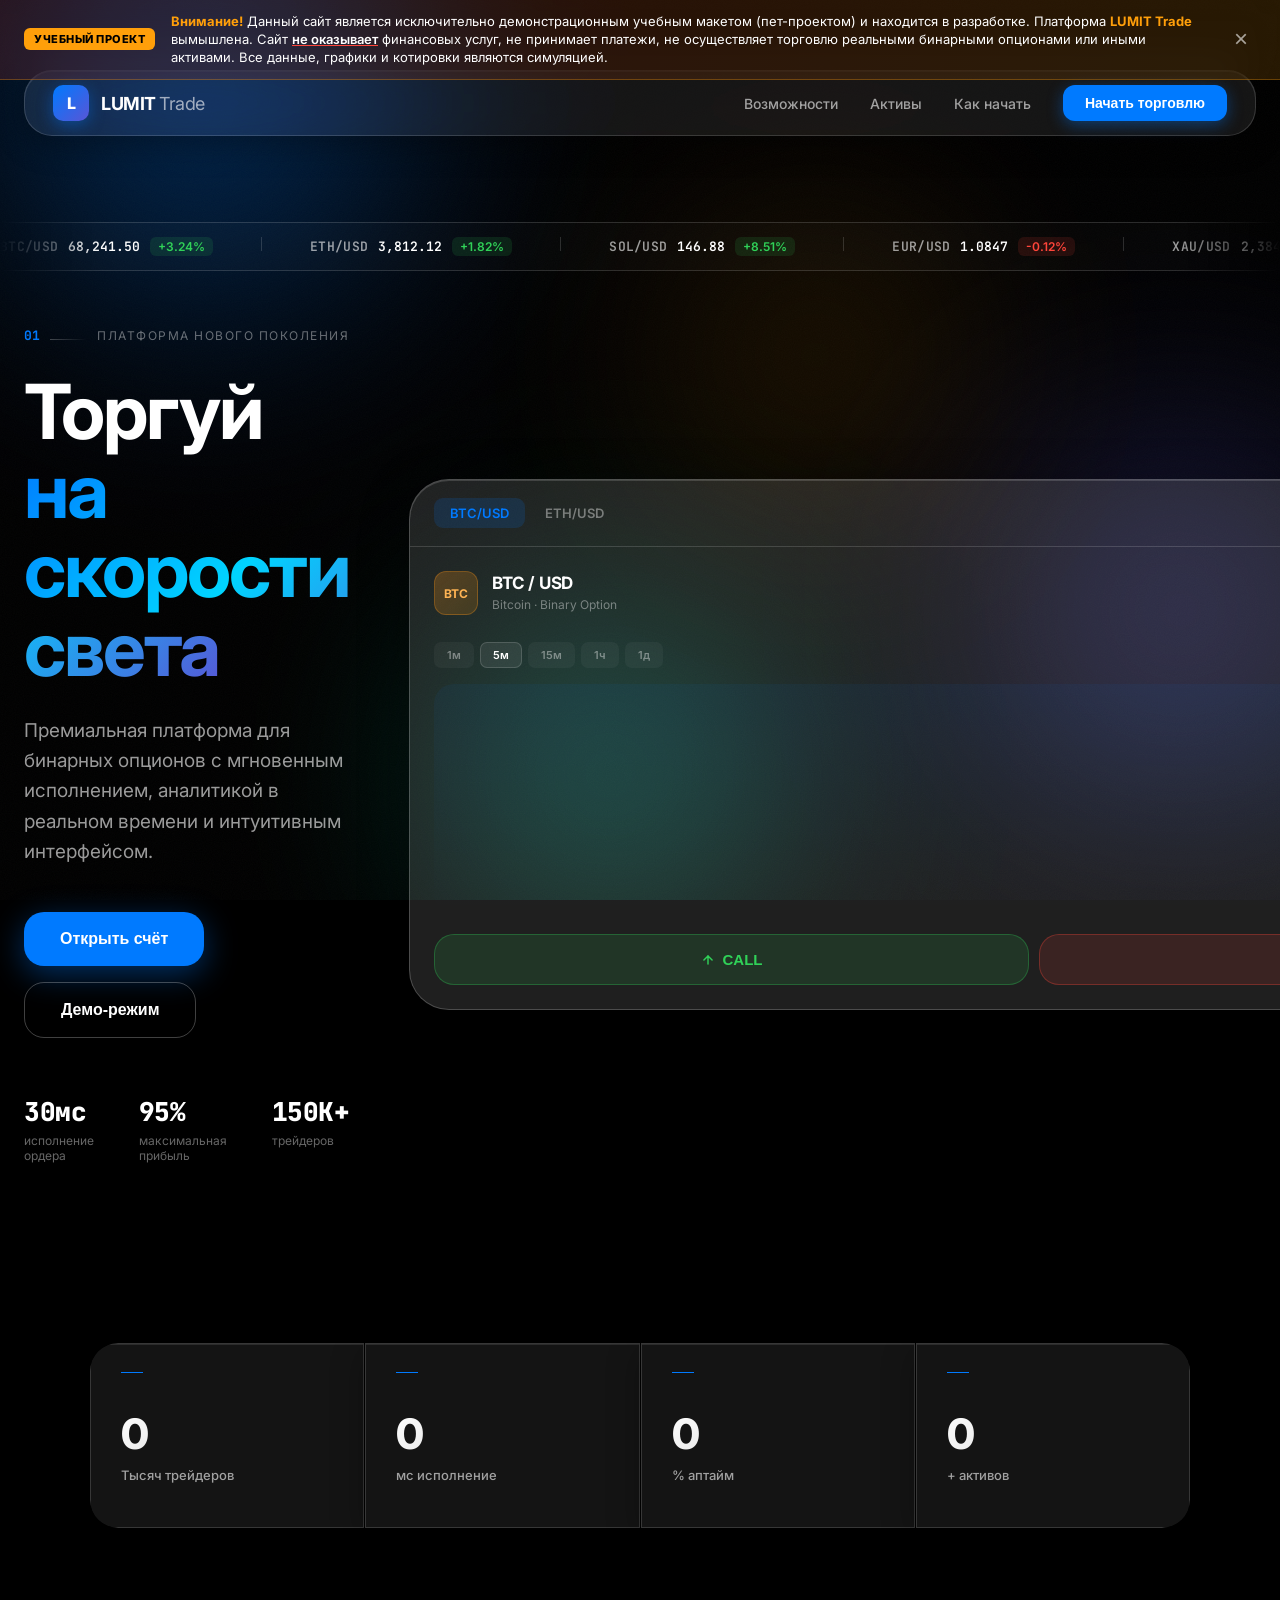
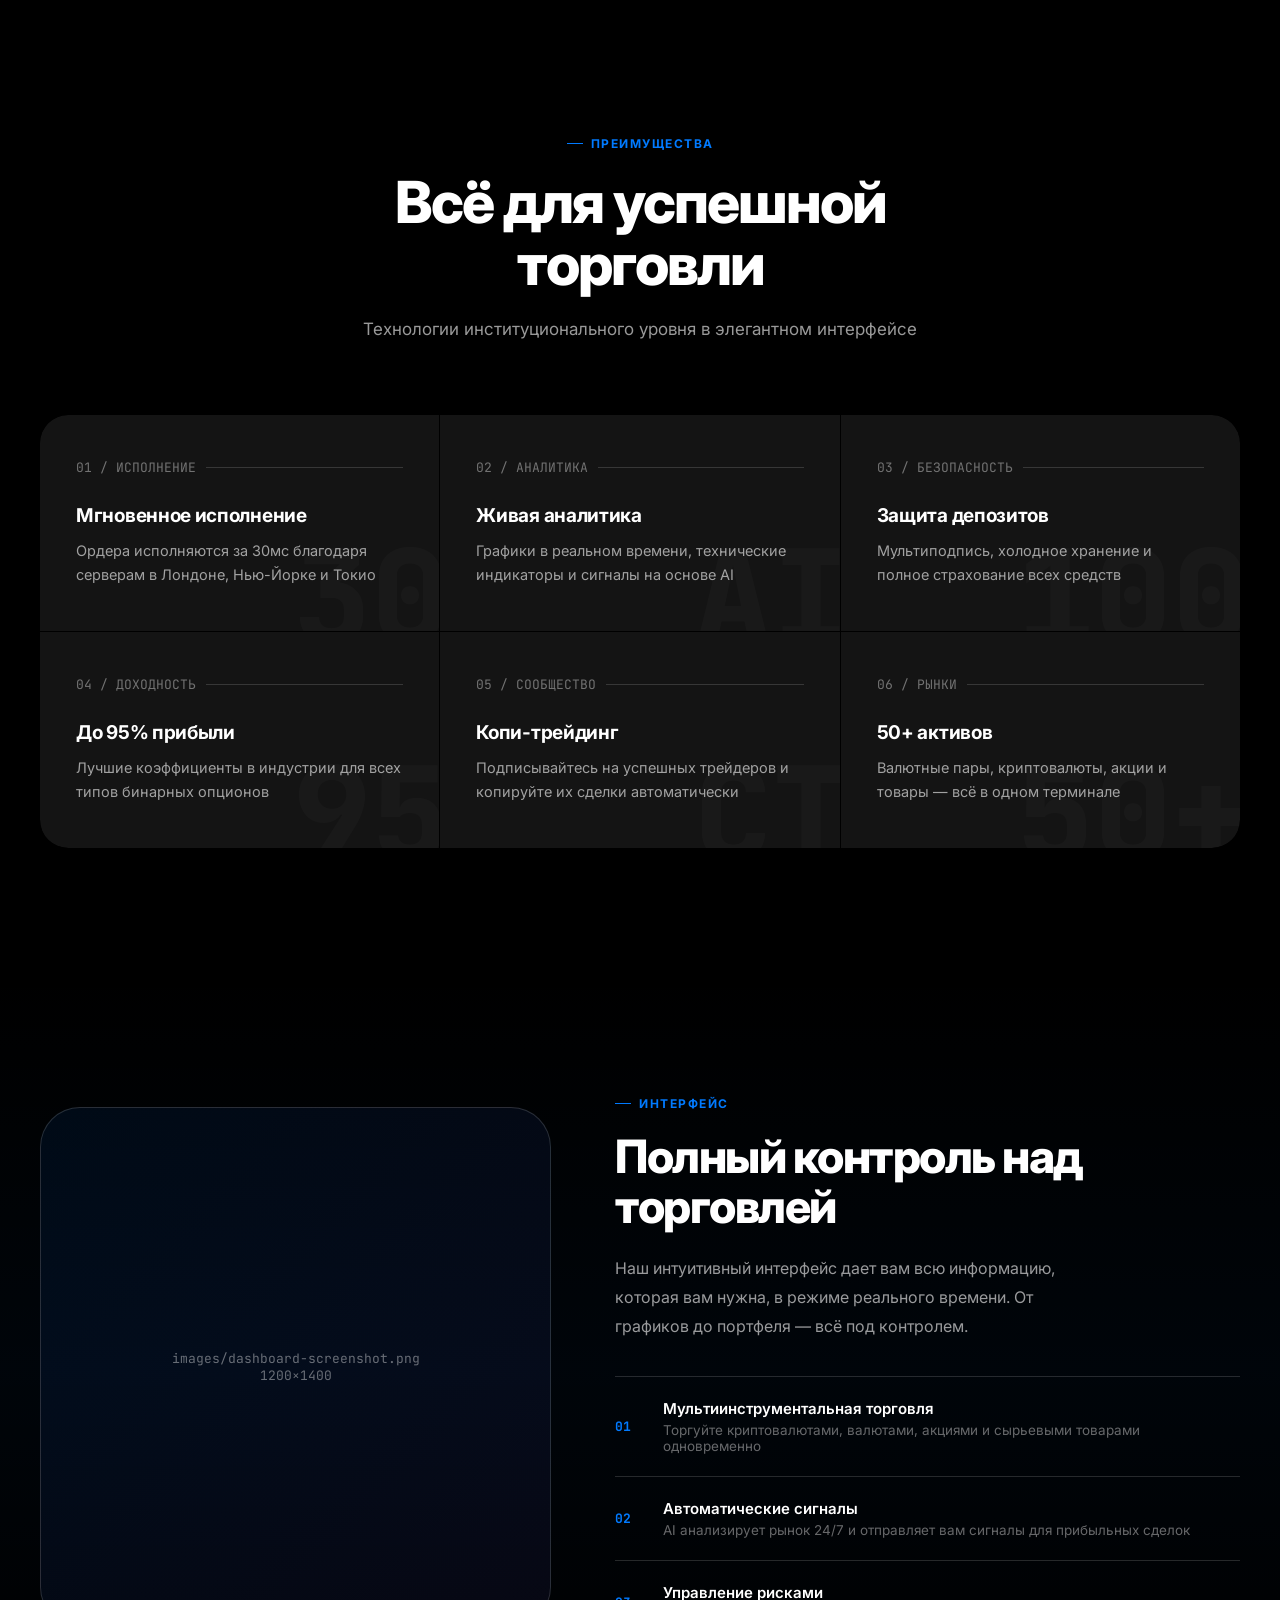
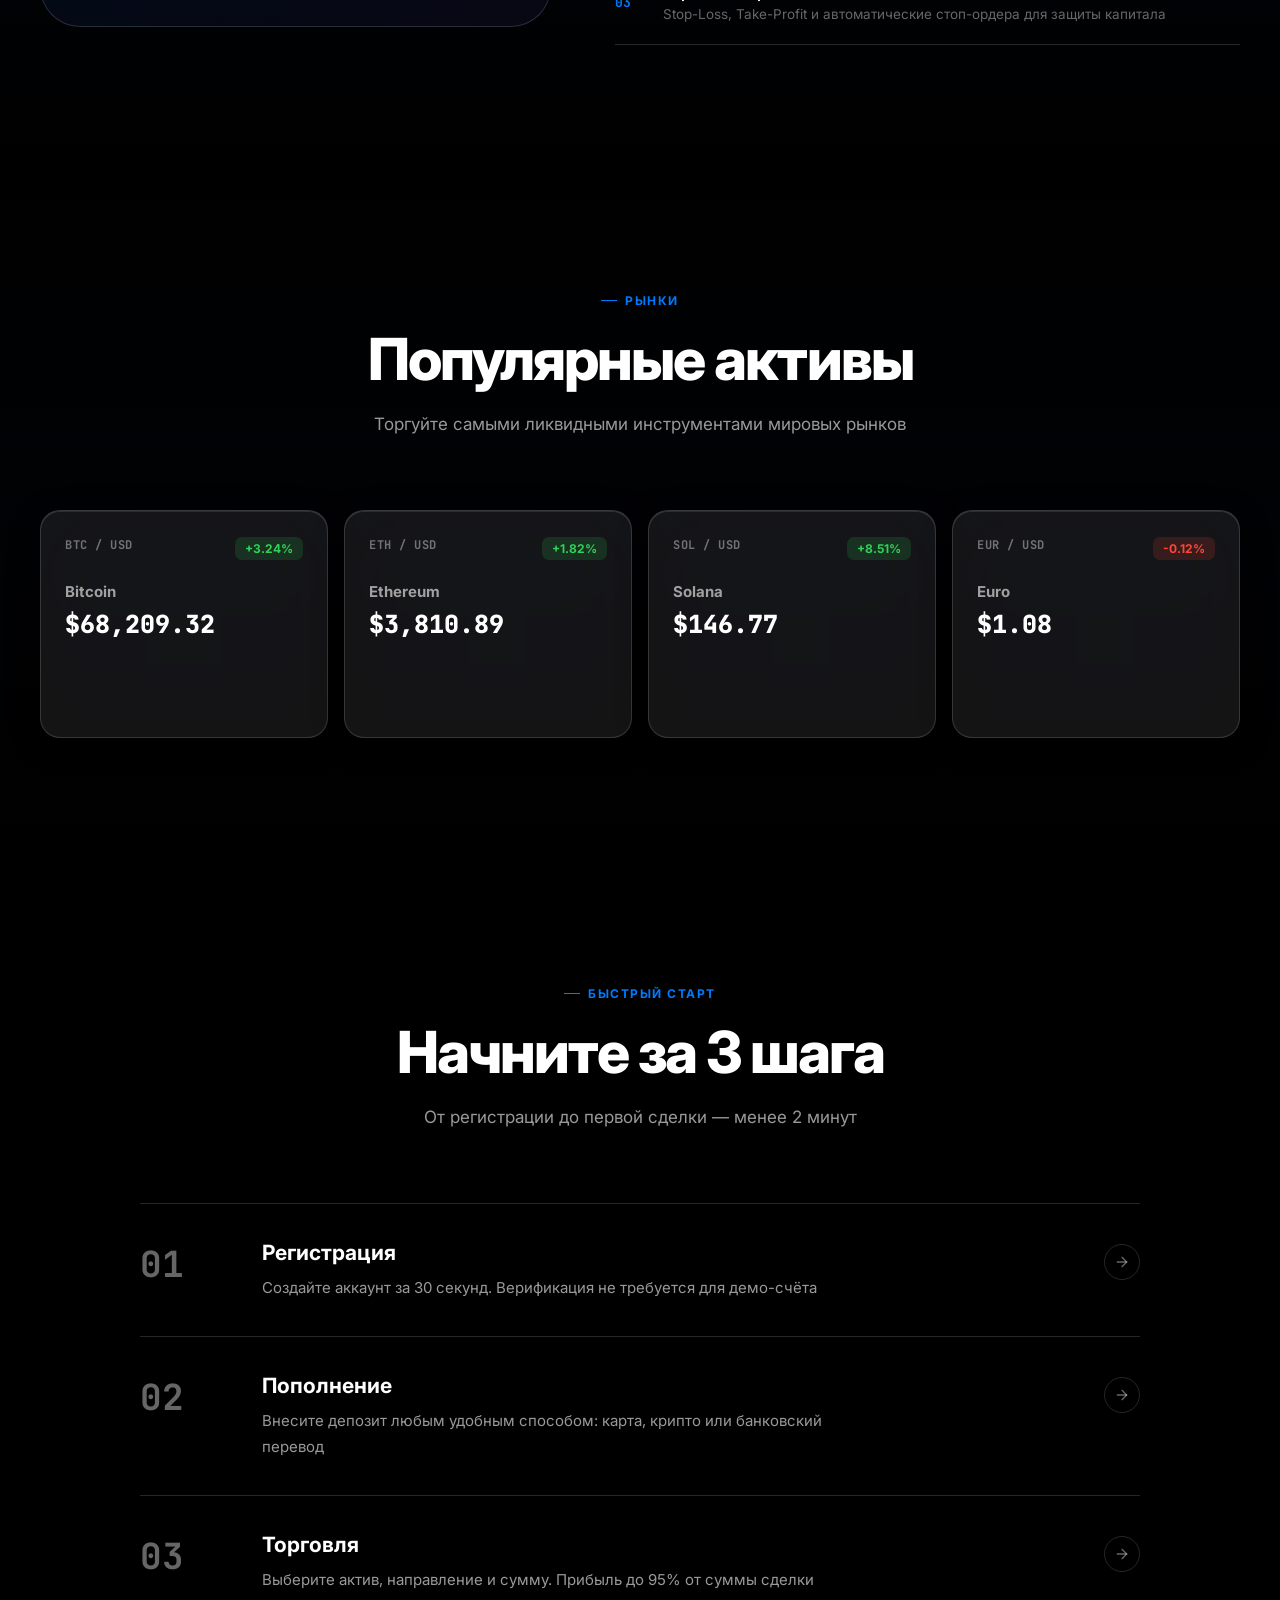
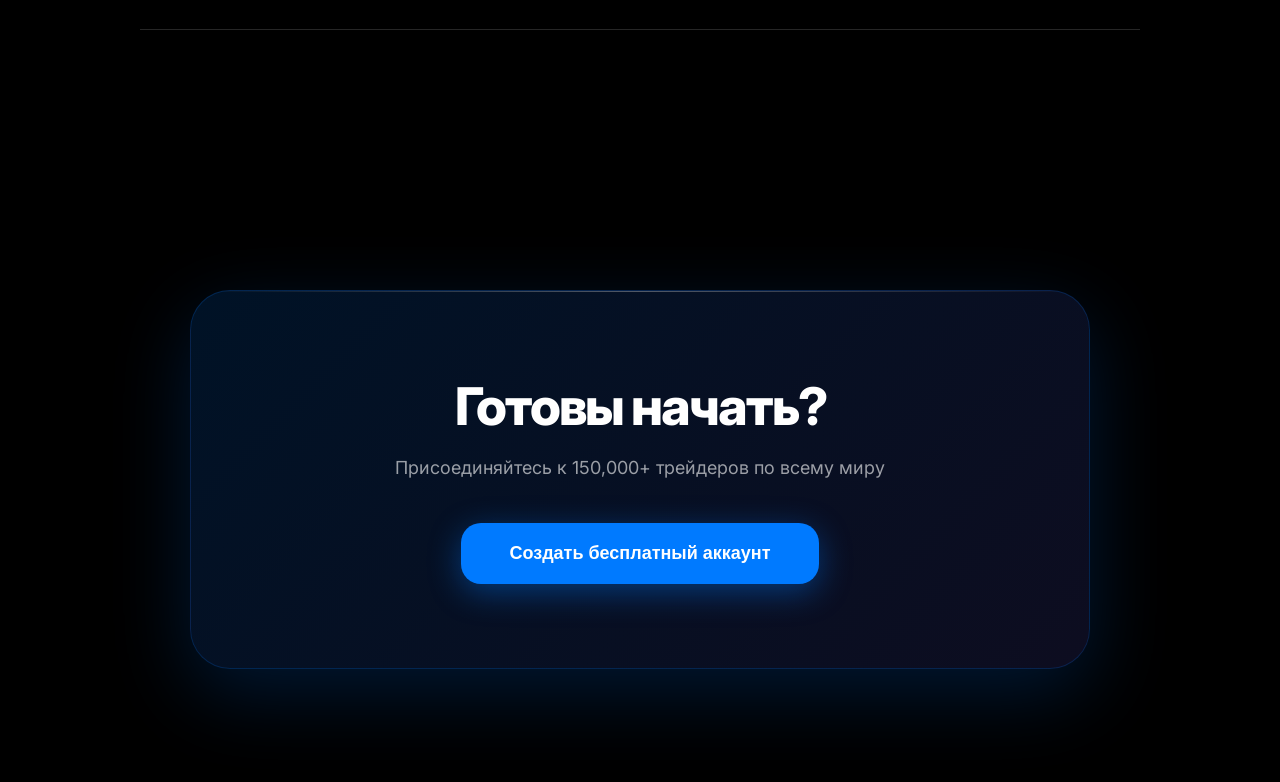
==== commit 494339c7: "Merge branch 'main' into frontend2" ====
--- a/index.html
+++ b/index.html
@@ -26,7 +26,6 @@
           onclick="this.parentElement.parentElement.style.display='none'; document.body.classList.add('has-no-banner');">&times;</button>
       </div>
     </div>
-
     <div class="ambient-bg">
       <div class="ambient-orb"></div>
       <div class="ambient-orb"></div>
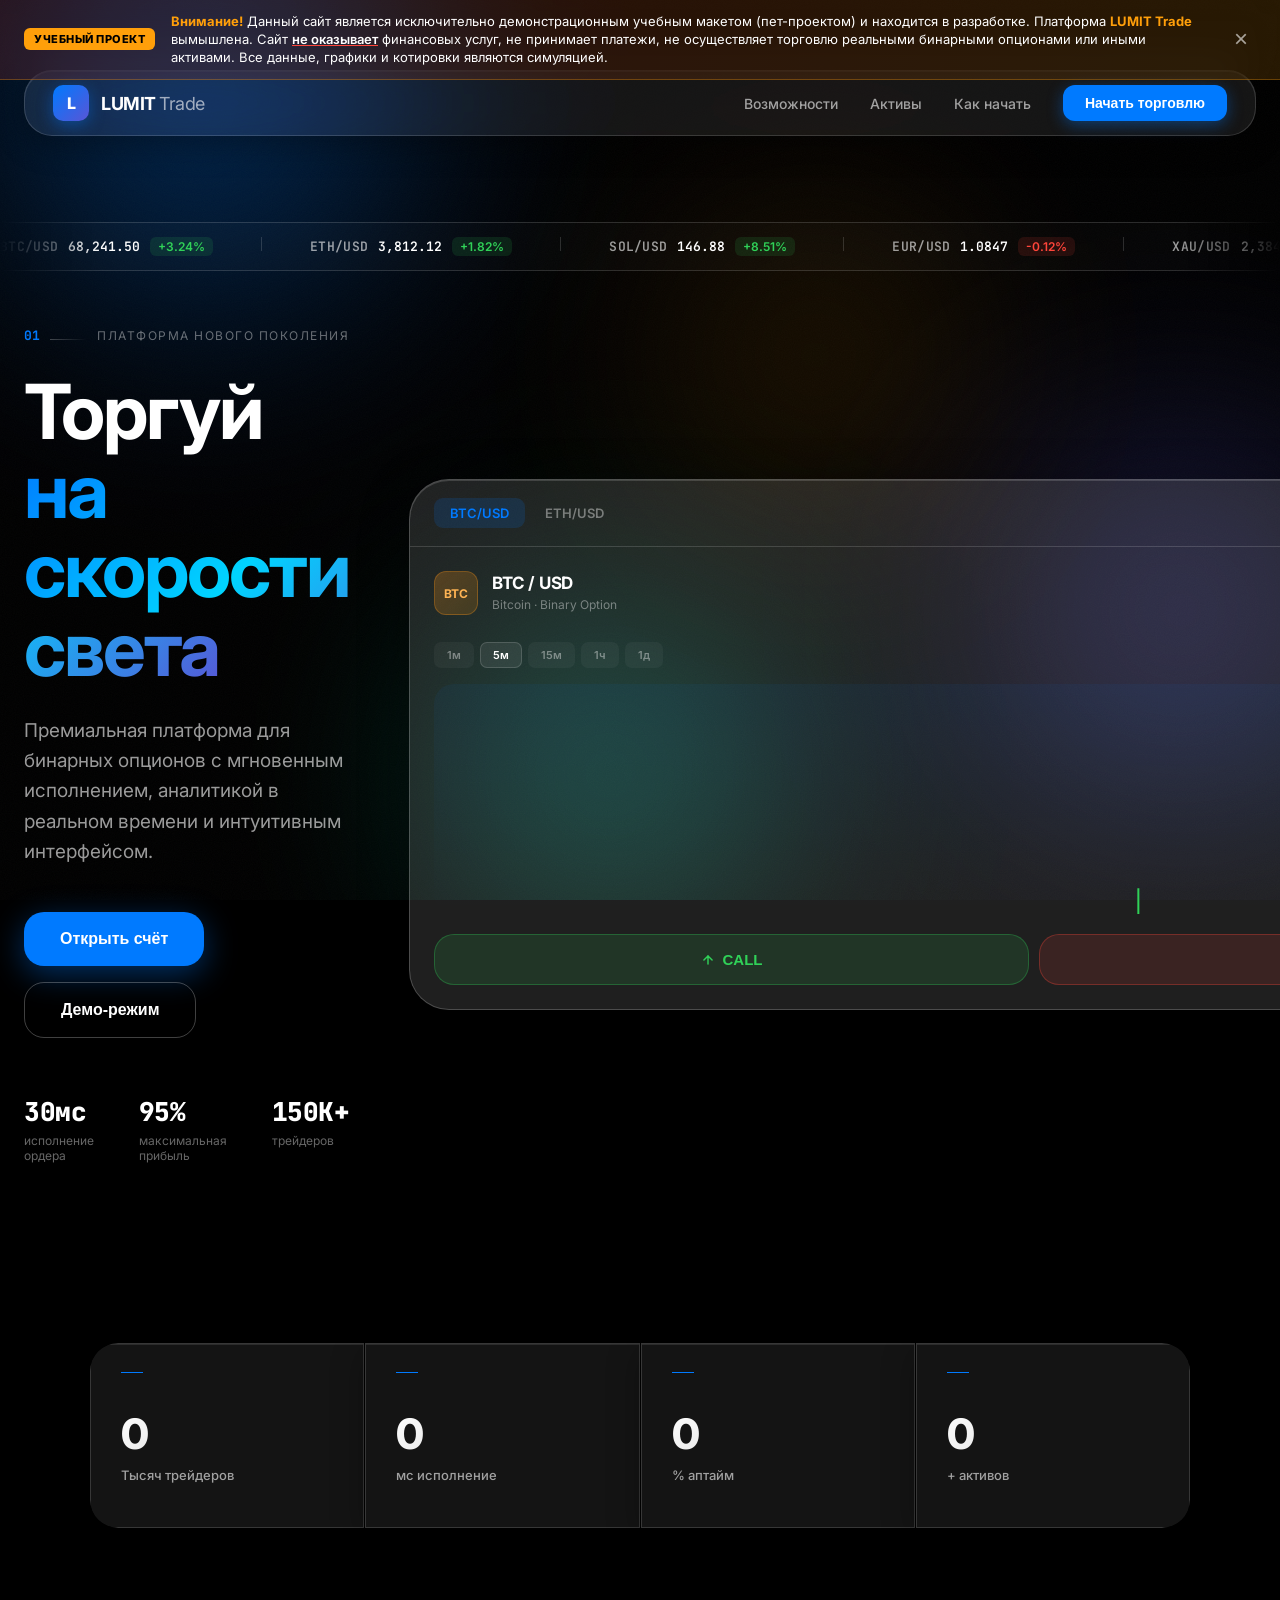
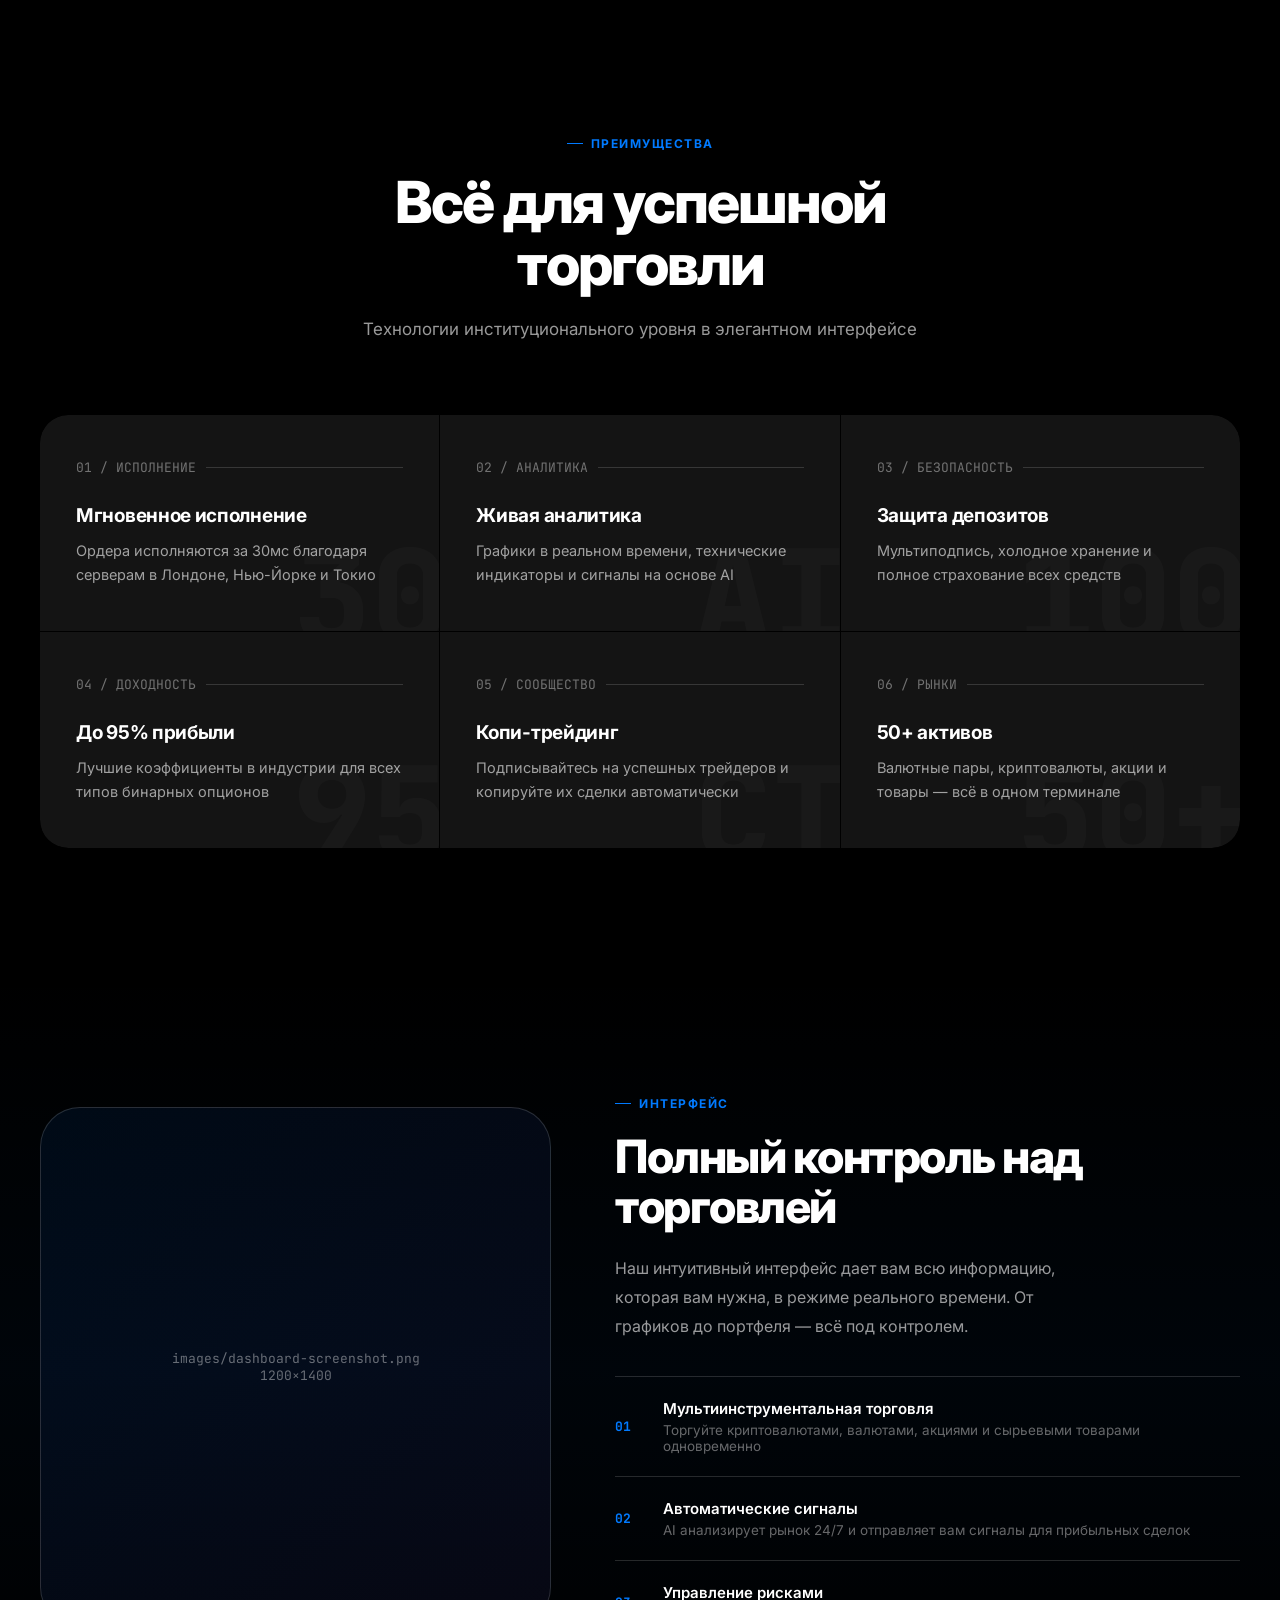
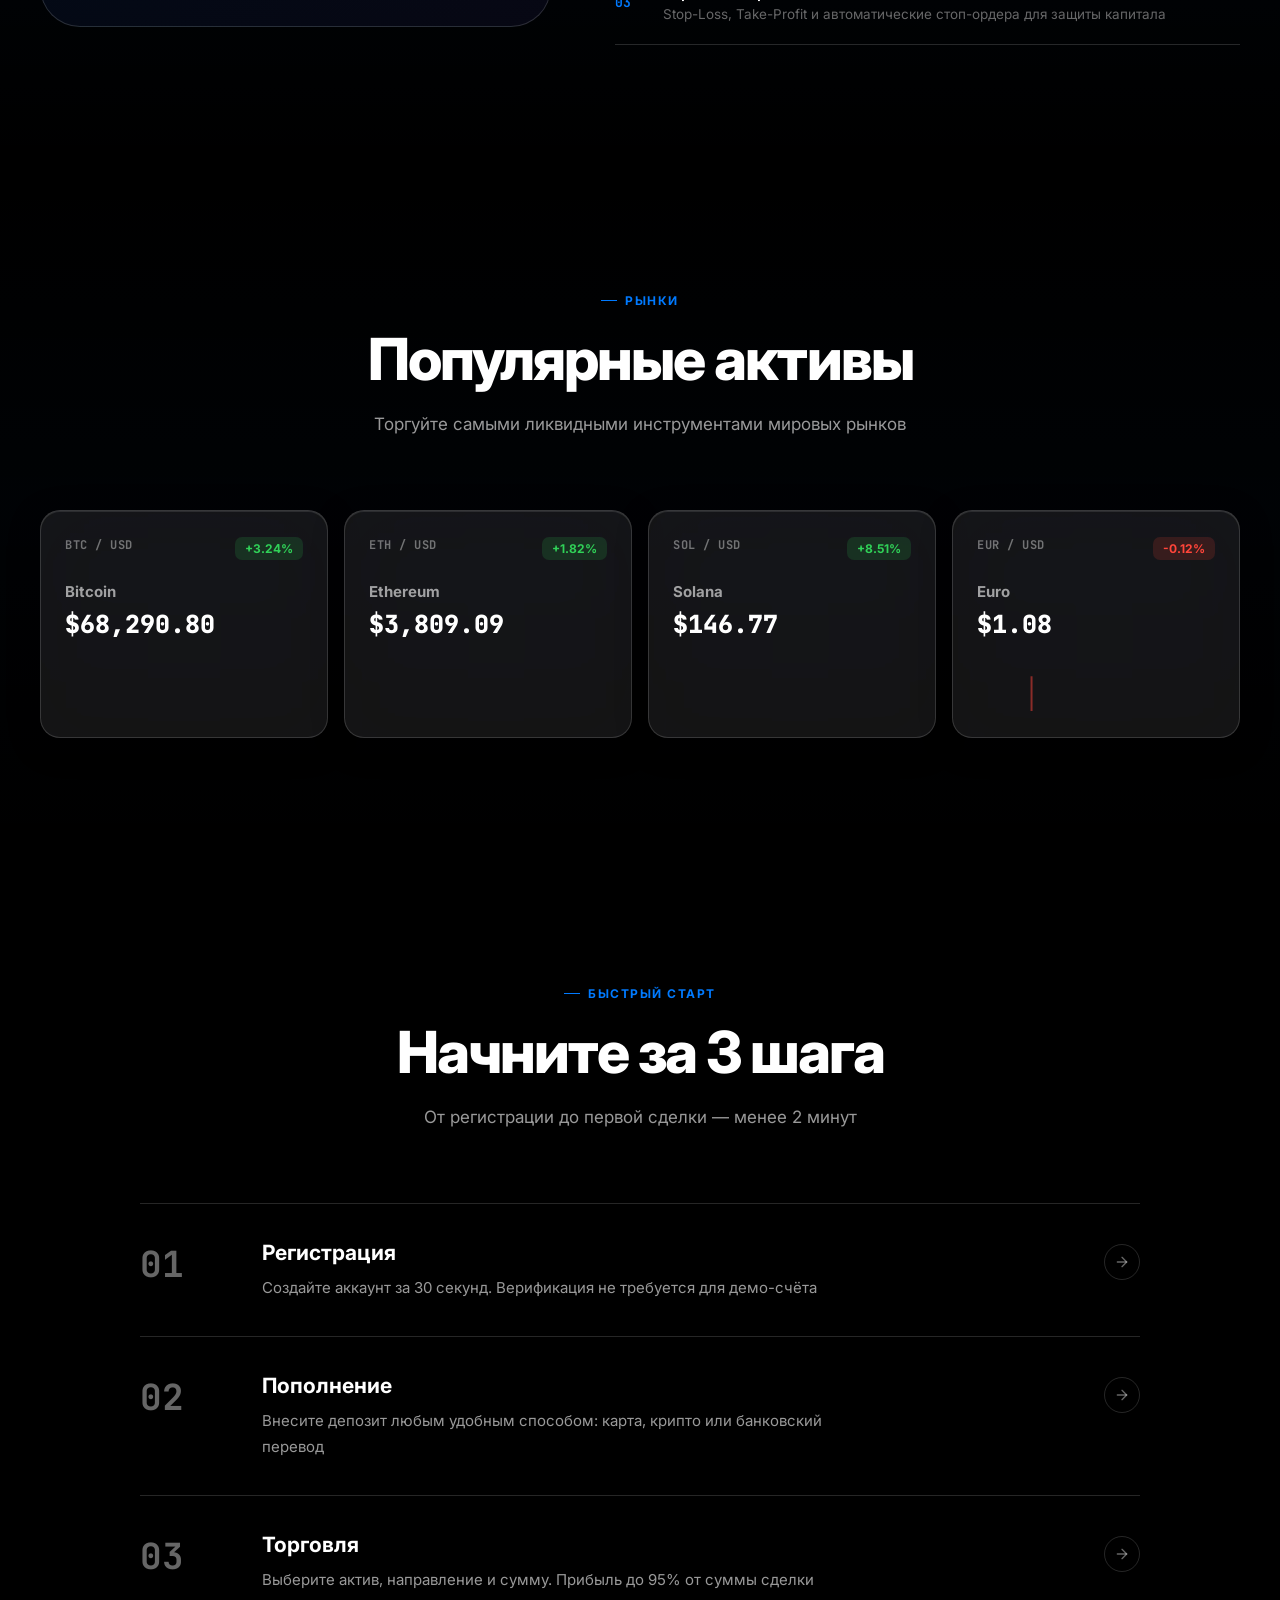
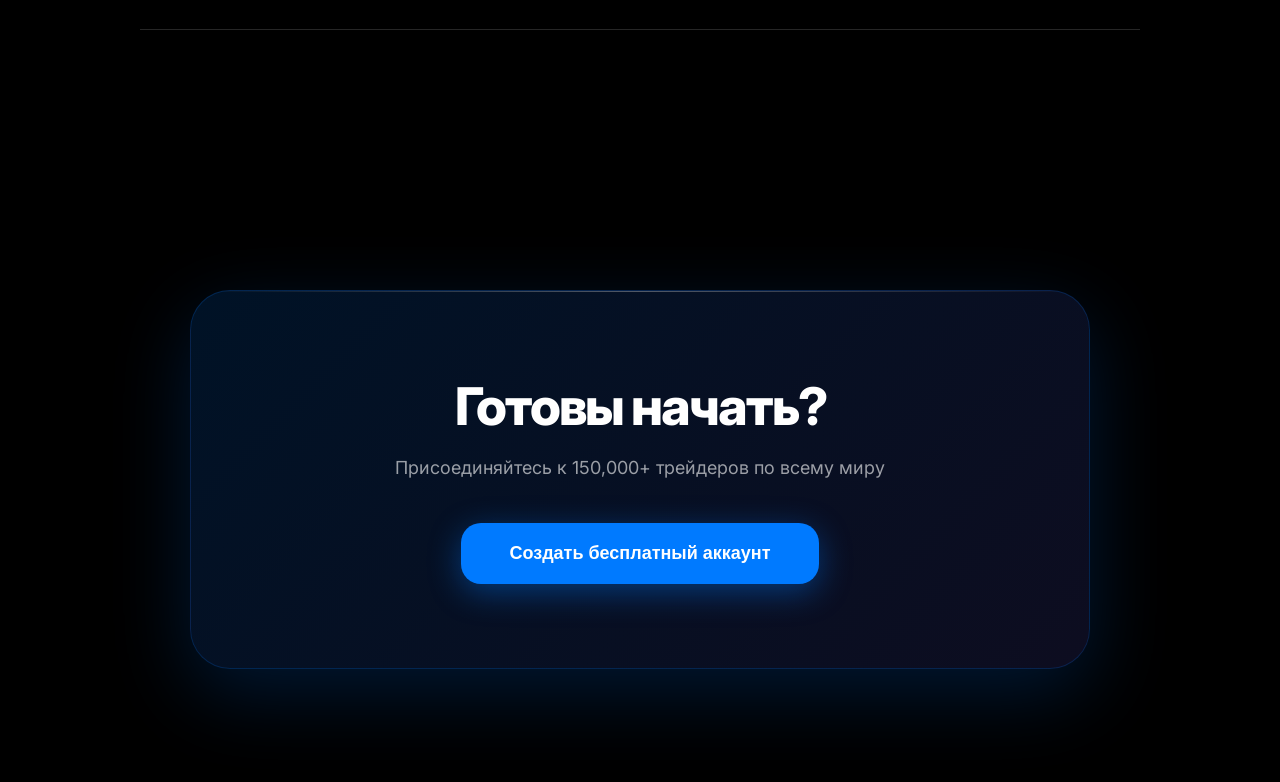
==== commit 10b191cf: "feat: регистрация/вход, динамические пары и живой профиль из БД Аутентификация: - Бэк: эндпоинты POS" ====
--- a/index.html
+++ b/index.html
@@ -8,6 +8,7 @@
       href="https://fonts.googleapis.com/css2?family=Inter:wght@300;400;500;600;700;800;900&family=JetBrains+Mono:wght@400;500;600;700&display=swap"
       rel="stylesheet">
     <link rel="stylesheet" href="css/index.css">
+    <script src="config.js"></script>
     <script defer src="scripts/index-script.js"></script>
   </head>
   <body>
@@ -173,7 +174,35 @@
           </button>
         </form>
         <div class="modal-footer">
-          Уже есть аккаунт? <a href="#">Войти</a>
+          Уже есть аккаунт? <a href="#" onclick="openLogin(); return false;">Войти</a>
+        </div>
+      </div>
+    </div>
+
+    <div class="modal-overlay" id="login-overlay">
+      <div class="modal glass-strong">
+        <button class="modal-close" onclick="closeLogin()">×</button>
+        <div class="modal-header">
+          <h2>Вход</h2>
+          <p>Рады видеть вас снова</p>
+        </div>
+        <form onsubmit="handleLogin(event)" novalidate>
+          <div class="form-group">
+            <label>Email</label>
+            <input type="email" id="loginEmail" placeholder="name@email.com" required>
+            <span class="error-message"></span>
+          </div>
+          <div class="form-group">
+            <label>Пароль</label>
+            <input type="password" id="loginPassword" placeholder="Ваш пароль" required>
+            <span class="error-message"></span>
+          </div>
+          <button type="submit" class="btn-primary modal-btn">
+            <span>Войти</span>
+          </button>
+        </form>
+        <div class="modal-footer">
+          Нет аккаунта? <a href="#" onclick="openModal(); return false;">Зарегистрироваться</a>
         </div>
       </div>
     </div>
--- a/css/index.css
+++ b/css/index.css
@@ -1809,10 +1809,6 @@
         font-size: 10px;
     }
 
-    .chart-placeholder {
-        height: 400px;
-    }
-
     .btn-trade {
     padding: 10px;
     font-weight: 600;
@@ -1864,10 +1860,6 @@
         margin-bottom: 30px;
     }
 
-    .btn-primary.create-account {
-        padding: 13px 16px !important;
-    }
-
     footer {
         padding: 30px 15px 25px !important;
     }
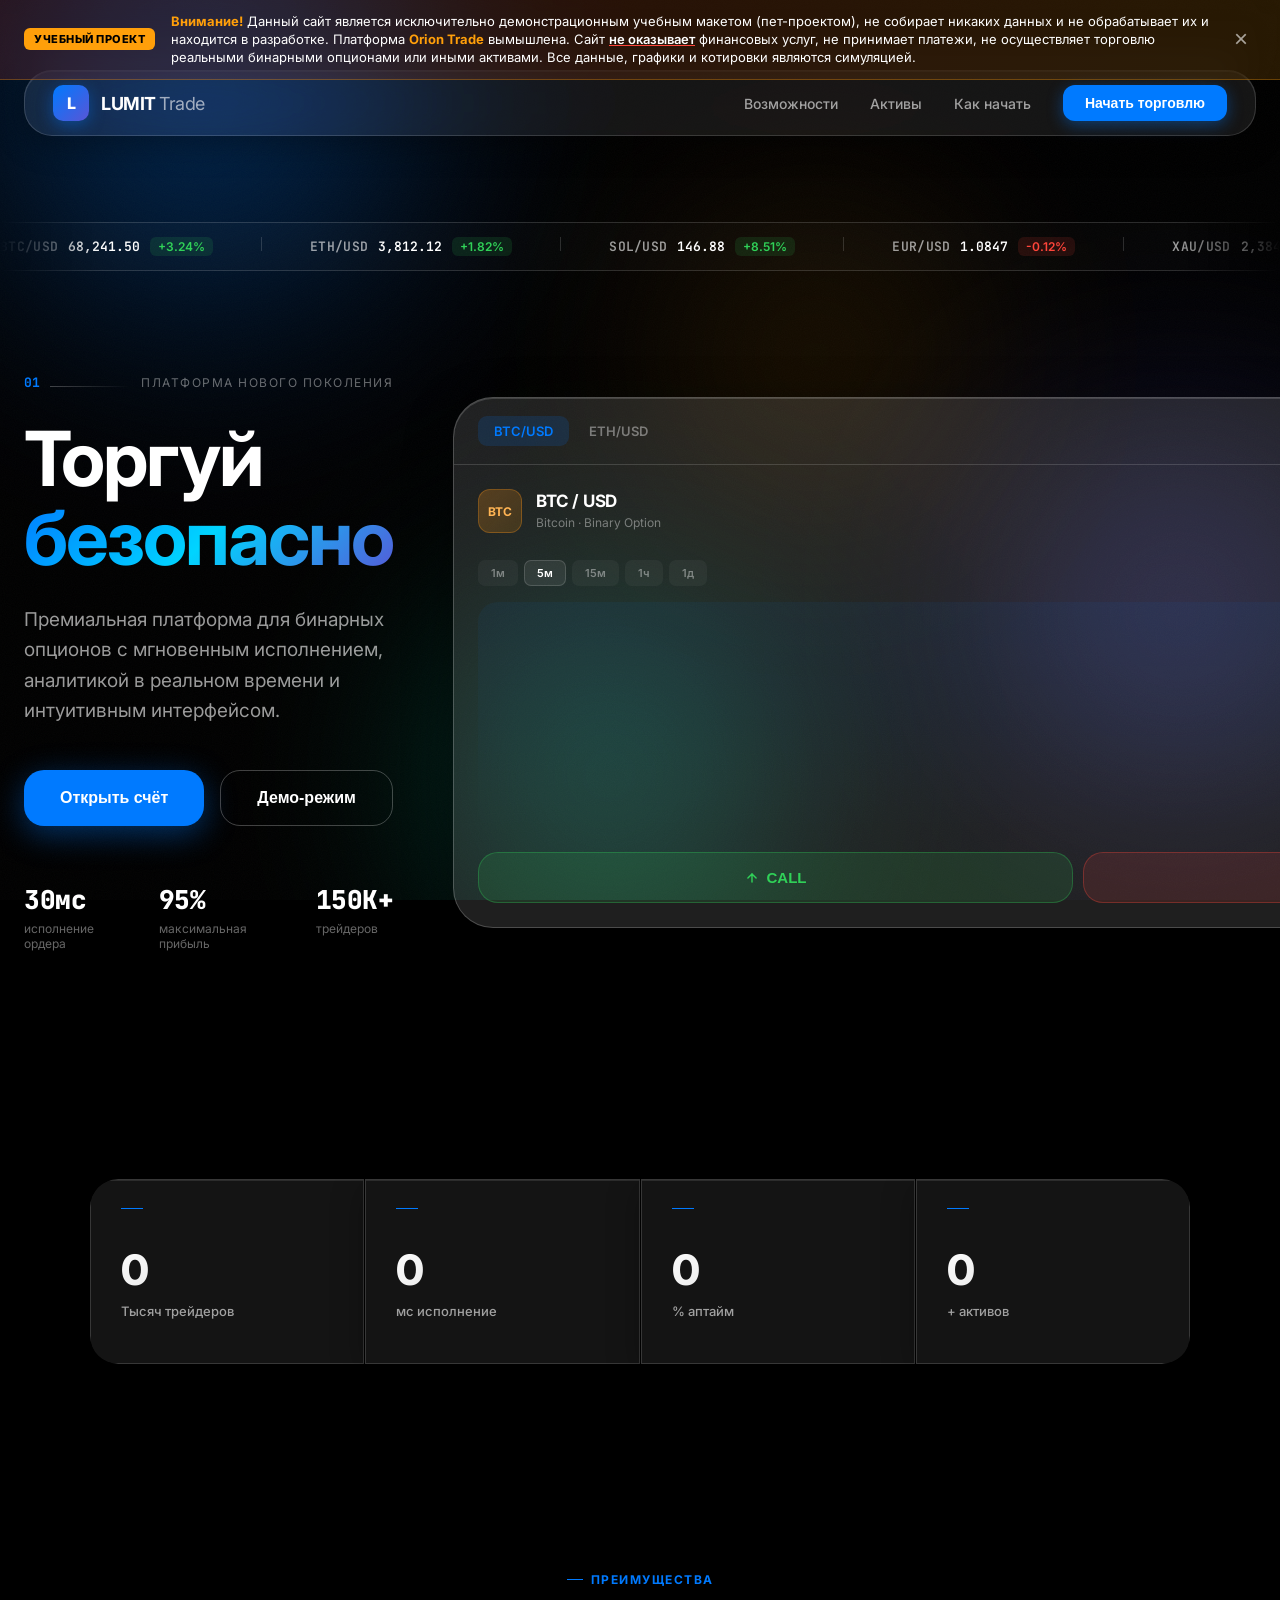
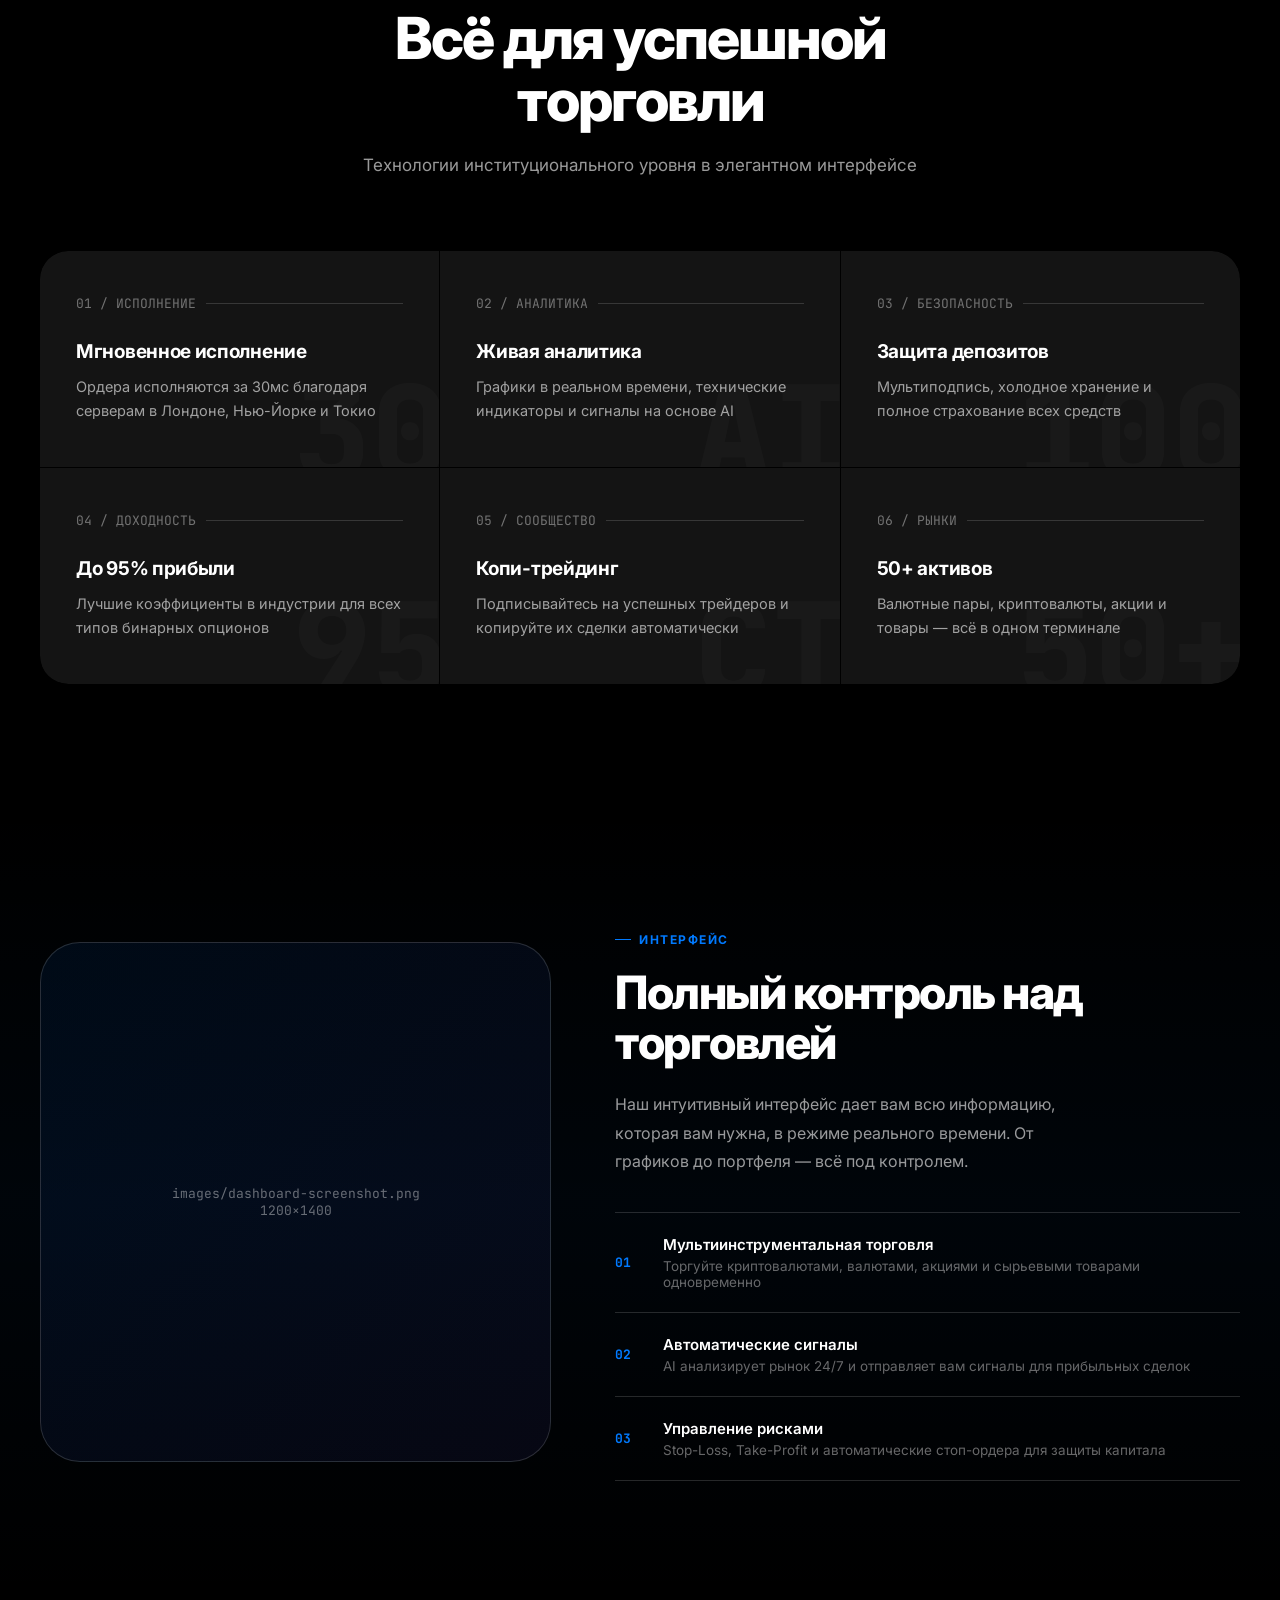
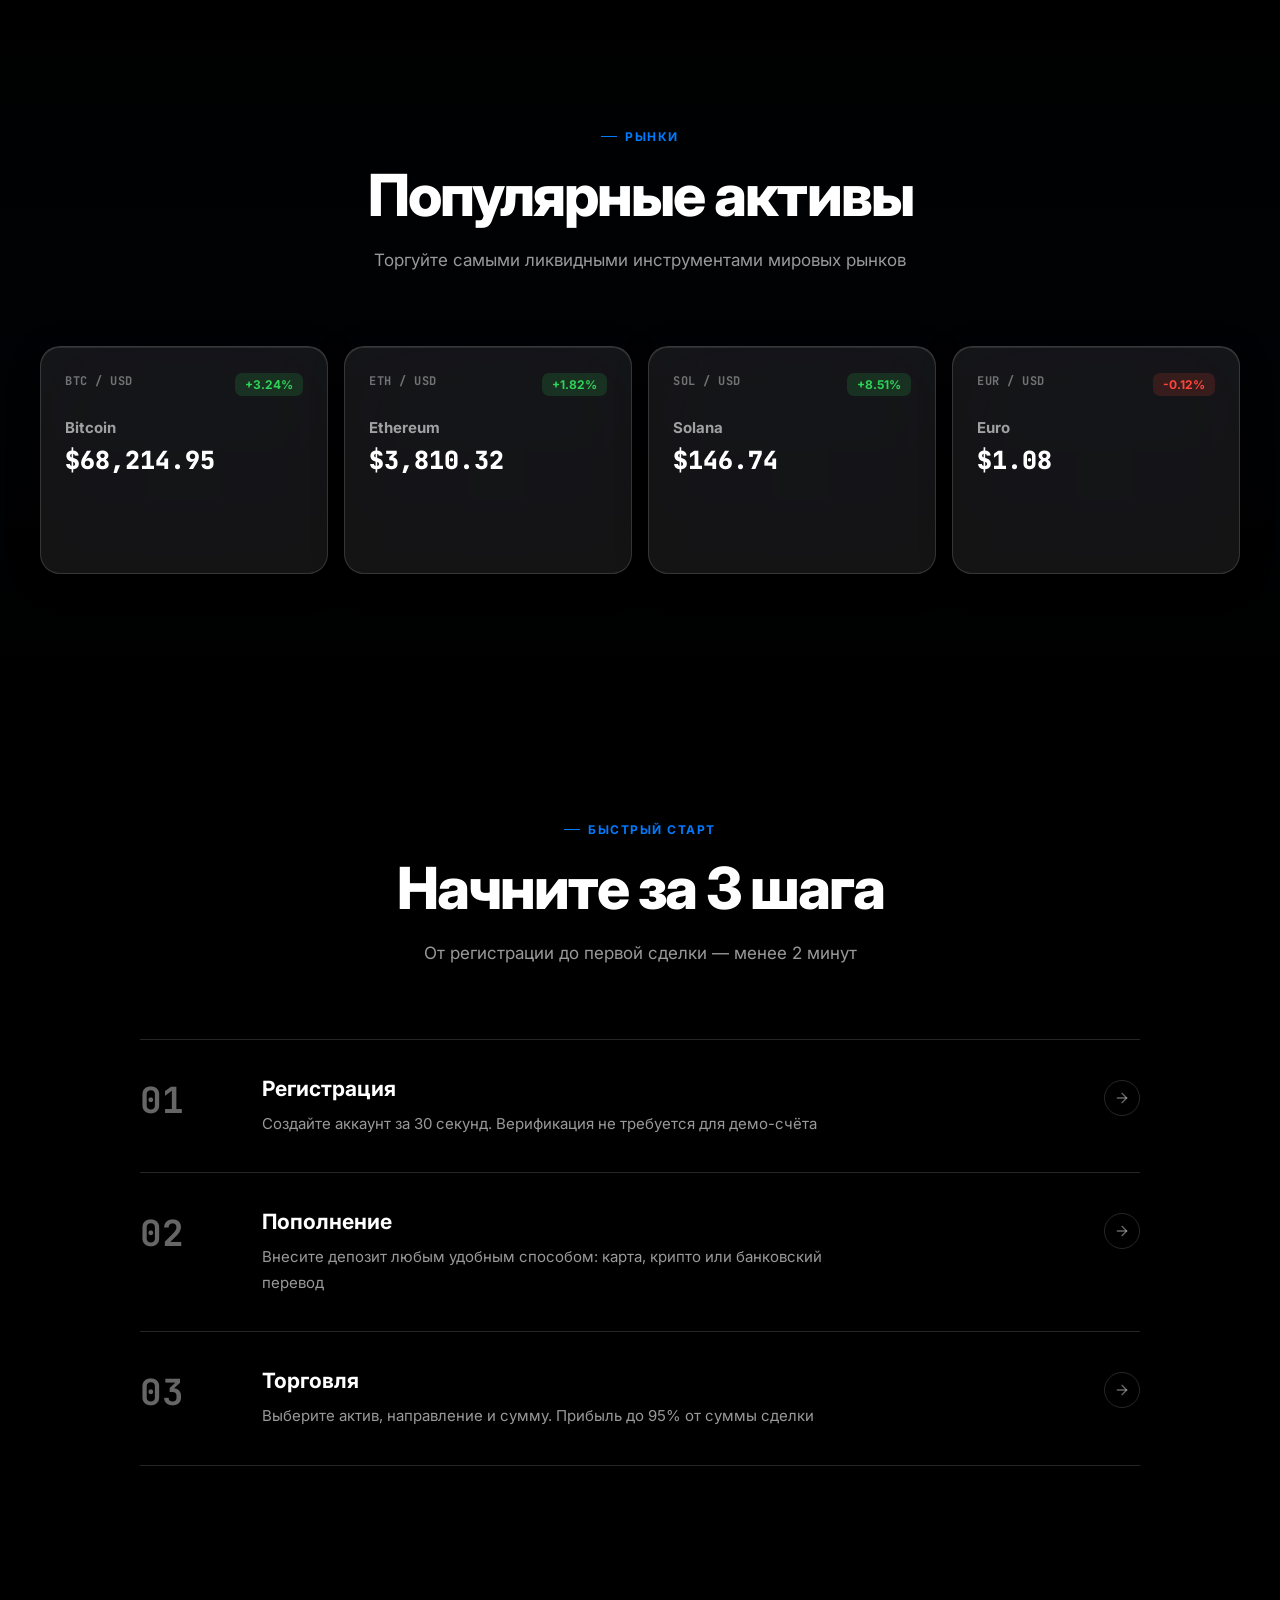
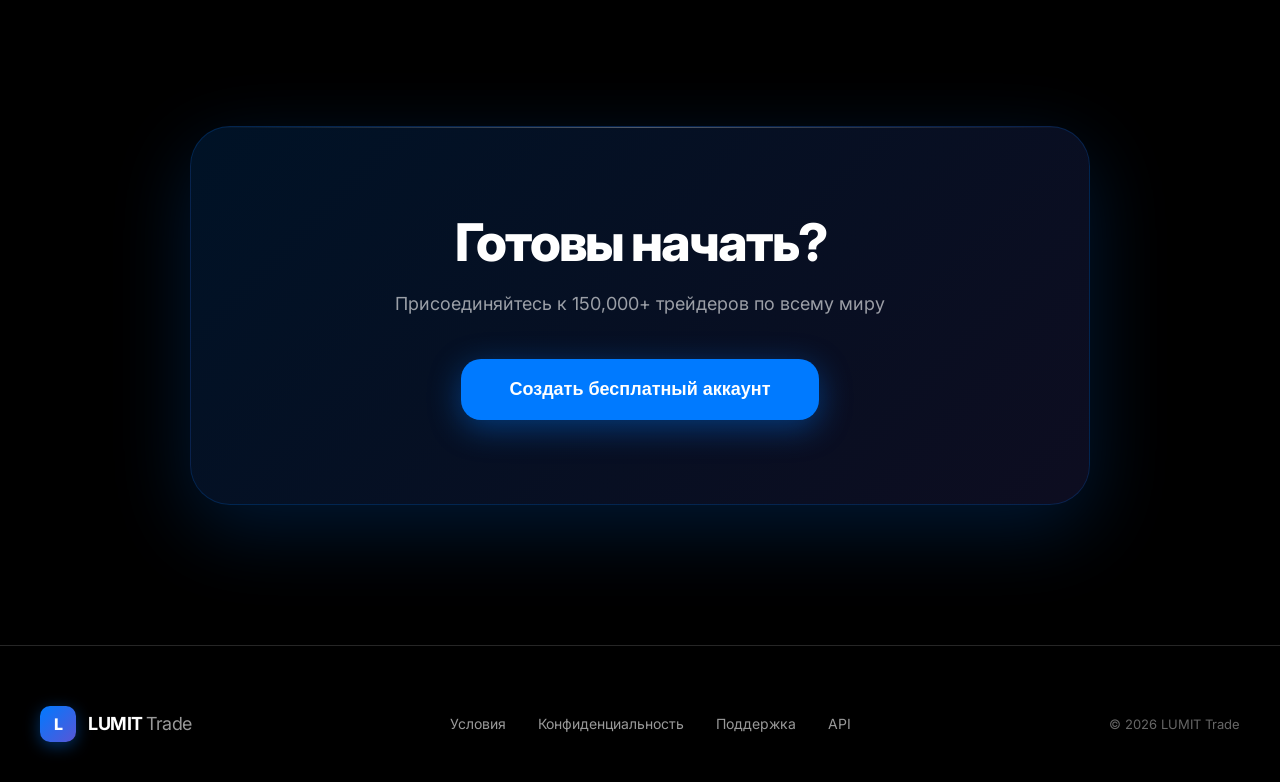
==== commit c52d2b20: "Доработал лендинг" ====
--- a/index.html
+++ b/index.html
@@ -3,7 +3,7 @@
   <head>
     <meta charset="UTF-8">
     <meta name="viewport" content="width=device-width, initial-scale=1.0">
-    <title>LUMIT Trade — Binary Options Platform</title>
+    <title>Orion Trade — Binary Options Platform</title>
     <link
       href="https://fonts.googleapis.com/css2?family=Inter:wght@300;400;500;600;700;800;900&family=JetBrains+Mono:wght@400;500;600;700&display=swap"
       rel="stylesheet">
@@ -16,9 +16,9 @@
       <div class="rkn-disclaimer-content">
         <div class="rkn-badge">УЧЕБНЫЙ ПРОЕКТ</div>
         <p class="rkn-text">
-          <strong>Внимание!</strong> Данный сайт является исключительно демонстрационным учебным макетом (пет-проектом) и
-          находится в разработке.
-          Платформа <strong>LUMIT Trade</strong> вымышлена. Сайт <u>не оказывает</u> финансовых услуг, не принимает
+          <strong>Внимание!</strong> Данный сайт является исключительно демонстрационным учебным макетом (пет-проектом), 
+          не собирает никаких данных и не обрабатывает их и находится в разработке.
+          Платформа <strong>Orion Trade</strong> вымышлена. Сайт <u>не оказывает</u> финансовых услуг, не принимает
           платежи,
           не осуществляет торговлю реальными бинарными опционами или иными активами. Все данные, графики и котировки
           являются симуляцией.
@@ -62,7 +62,7 @@
         </div>
         <h1>
           Торгуй<br>
-          <span class="gradient-text">на скорости света</span>
+          <span class="gradient-text">безопасно</span>
         </h1>
         <p>Премиальная платформа для бинарных опционов с мгновенным исполнением, аналитикой в реальном времени и
           интуитивным интерфейсом.</p>
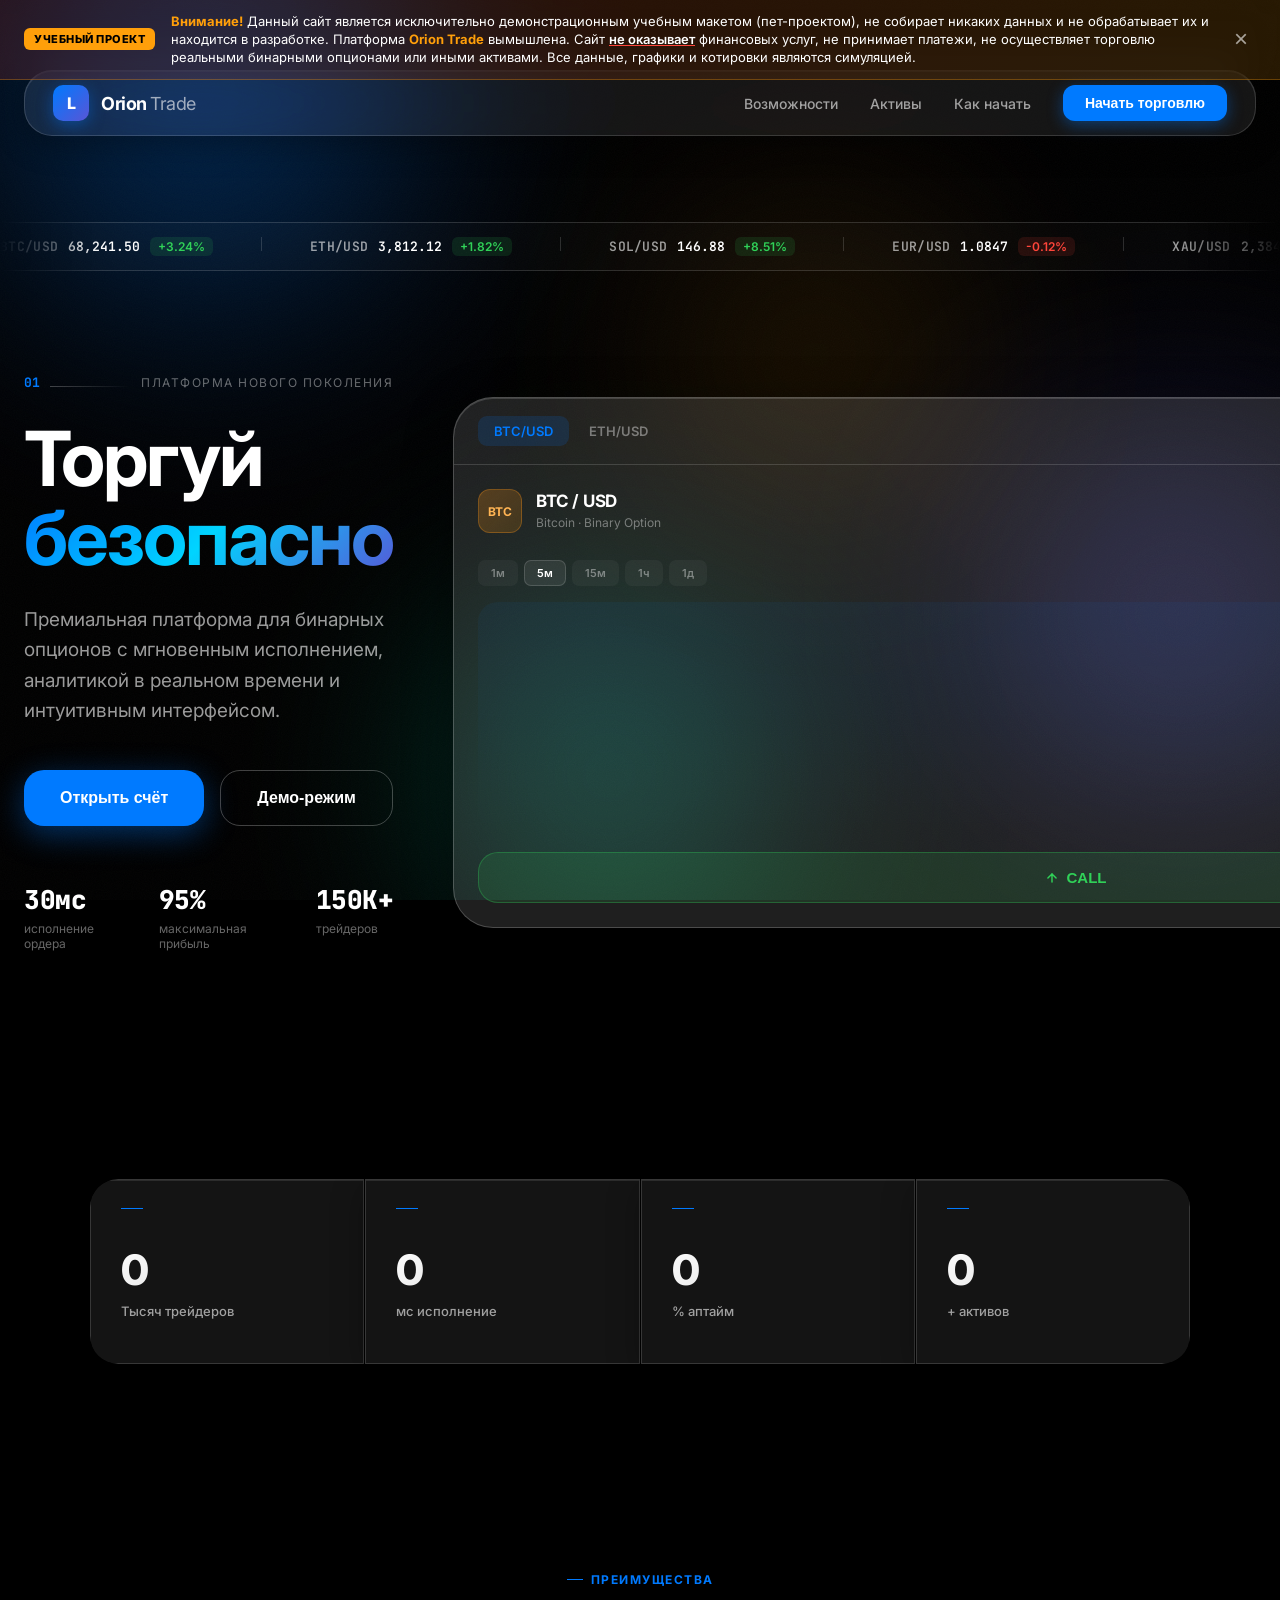
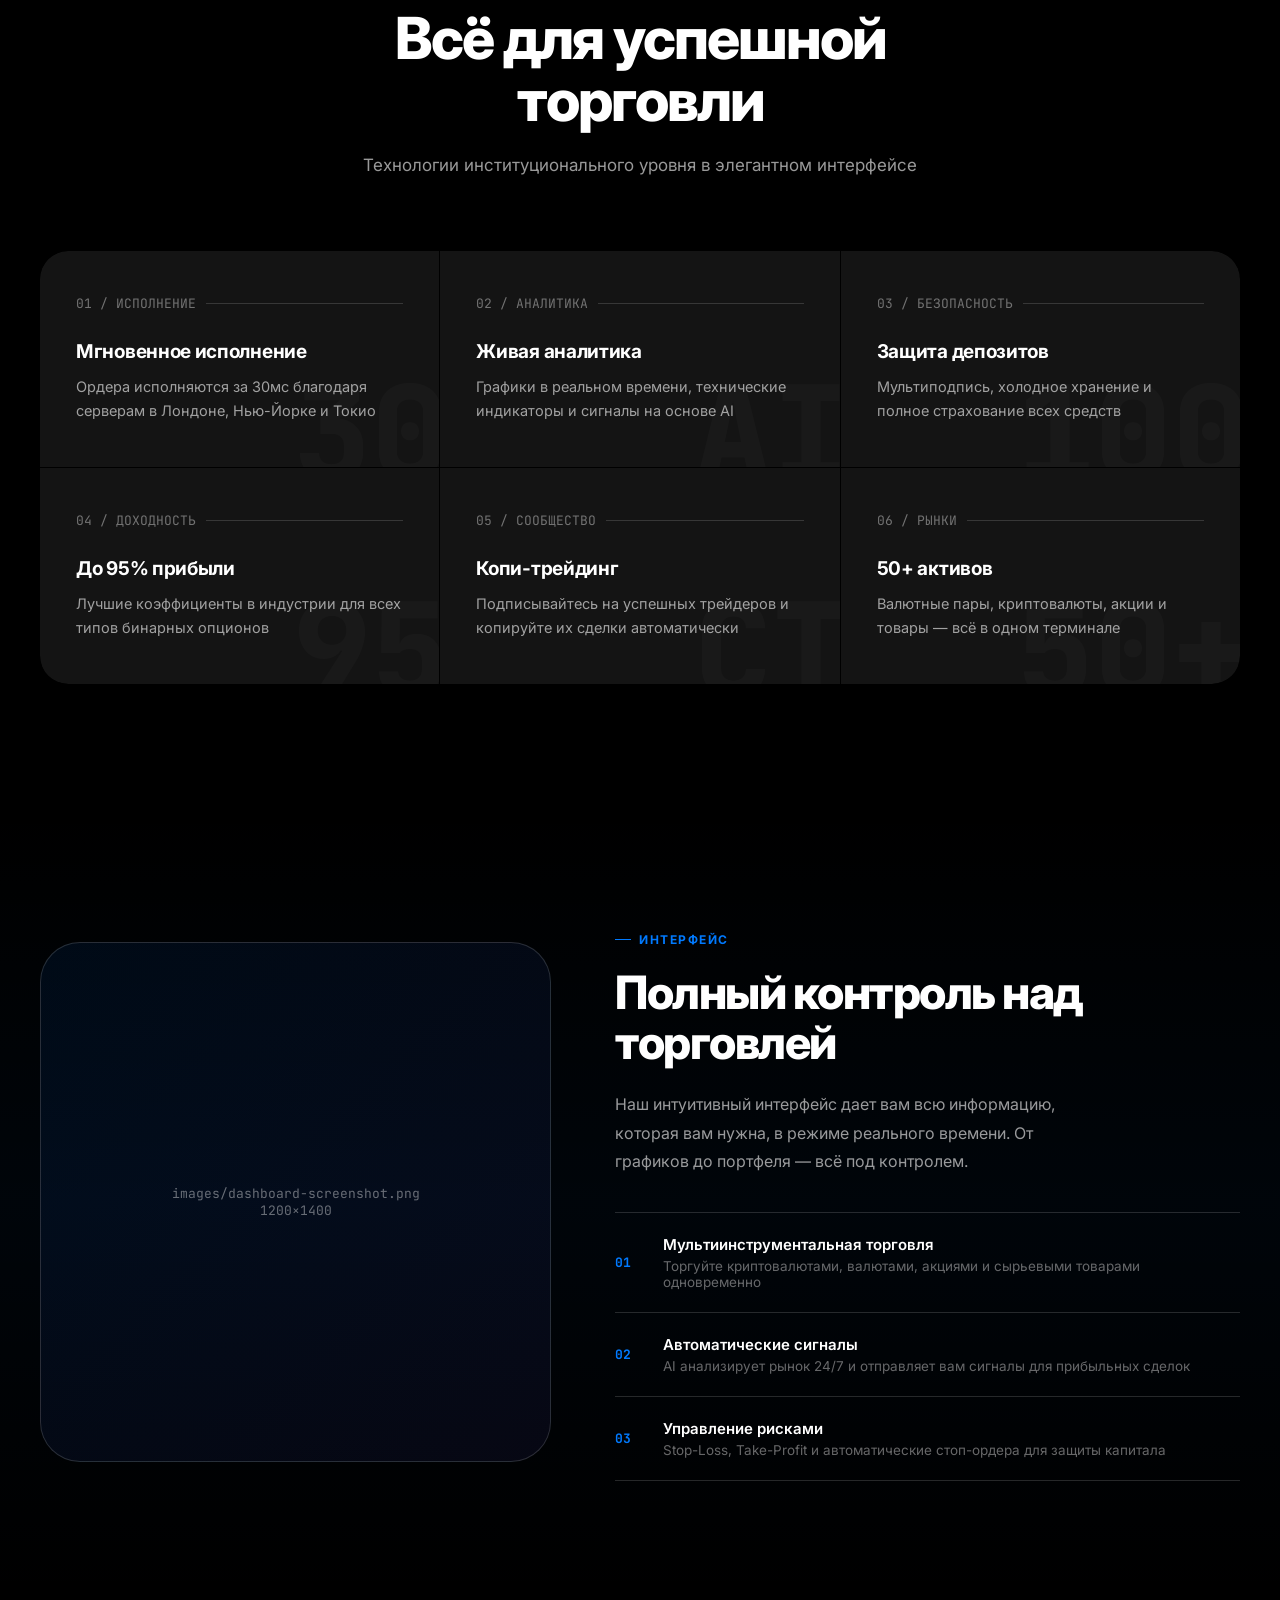
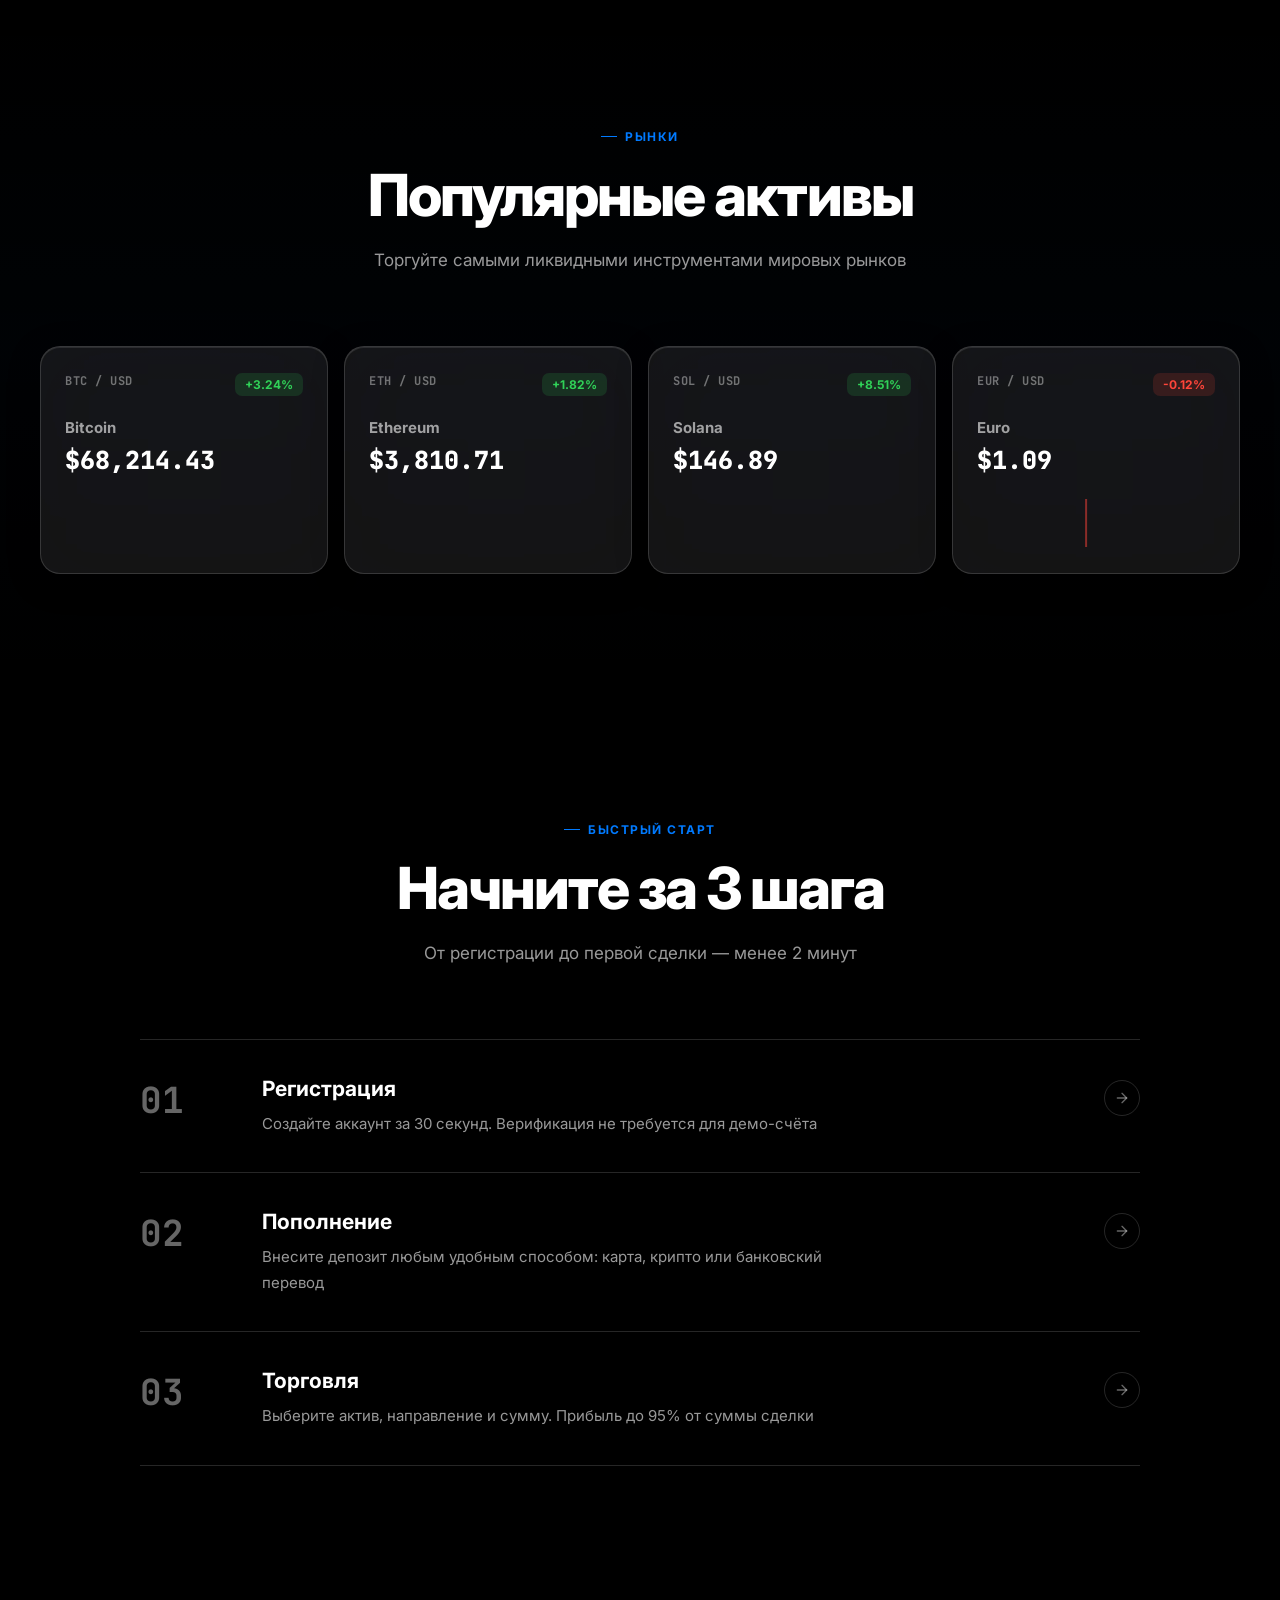
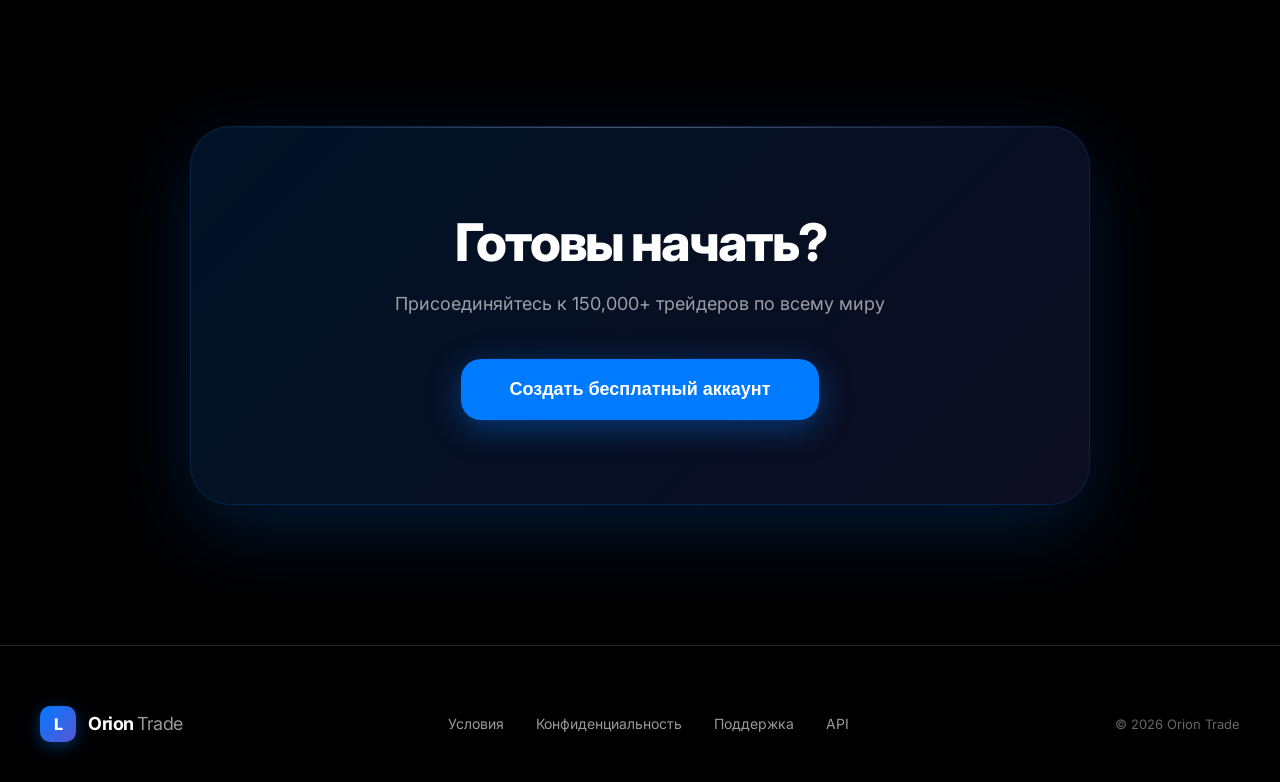
==== commit 5fa9db85: "feat: сброс демо-баланса, фильтры сделок, переименование в Orion Trade Баг №3 (кнопка «Обновить бала" ====
--- a/index.html
+++ b/index.html
@@ -38,7 +38,7 @@
     <header class="glass" id="header">
       <a href="#" class="logo">
         <div class="logo-icon">L</div>
-        <div class="logo-text">LUMIT <span>Trade</span></div>
+        <div class="logo-text">Orion <span>Trade</span></div>
       </a>
       <nav>
         <a href="#features">Возможности</a>
@@ -284,7 +284,7 @@
               Положите файл сюда: images/dashboard-screenshot.png
               Рекомендуемый размер: 1200x1400px (вертикальная ориентация), формат PNG или WEBP
             -->
-          <img src="images/dashboard-screenshot.png" alt="Интерфейс платформы LUMIT Trade"
+          <img src="images/dashboard-screenshot.png" alt="Интерфейс платформы Orion Trade"
             onerror="this.style.display='none'; this.nextElementSibling.style.display='flex';">
           <div class="img-fallback"
             style="display:none; flex-direction:column; align-items:center; justify-content:center; height:100%;">
@@ -401,7 +401,7 @@
       <div class="footer-content">
         <a href="#" class="logo">
           <div class="logo-icon">L</div>
-          <div class="logo-text foot">LUMIT <span>Trade</span></div>
+          <div class="logo-text foot">Orion <span>Trade</span></div>
         </a>
         <div class="footer-links">
           <a href="#">Условия</a>
@@ -409,7 +409,7 @@
           <a href="#">Поддержка</a>
           <a href="#">API</a>
         </div>
-        <div class="footer-copy">© 2026 LUMIT Trade</div>
+        <div class="footer-copy">© 2026 Orion Trade</div>
       </div>
     </footer>
   </body>
